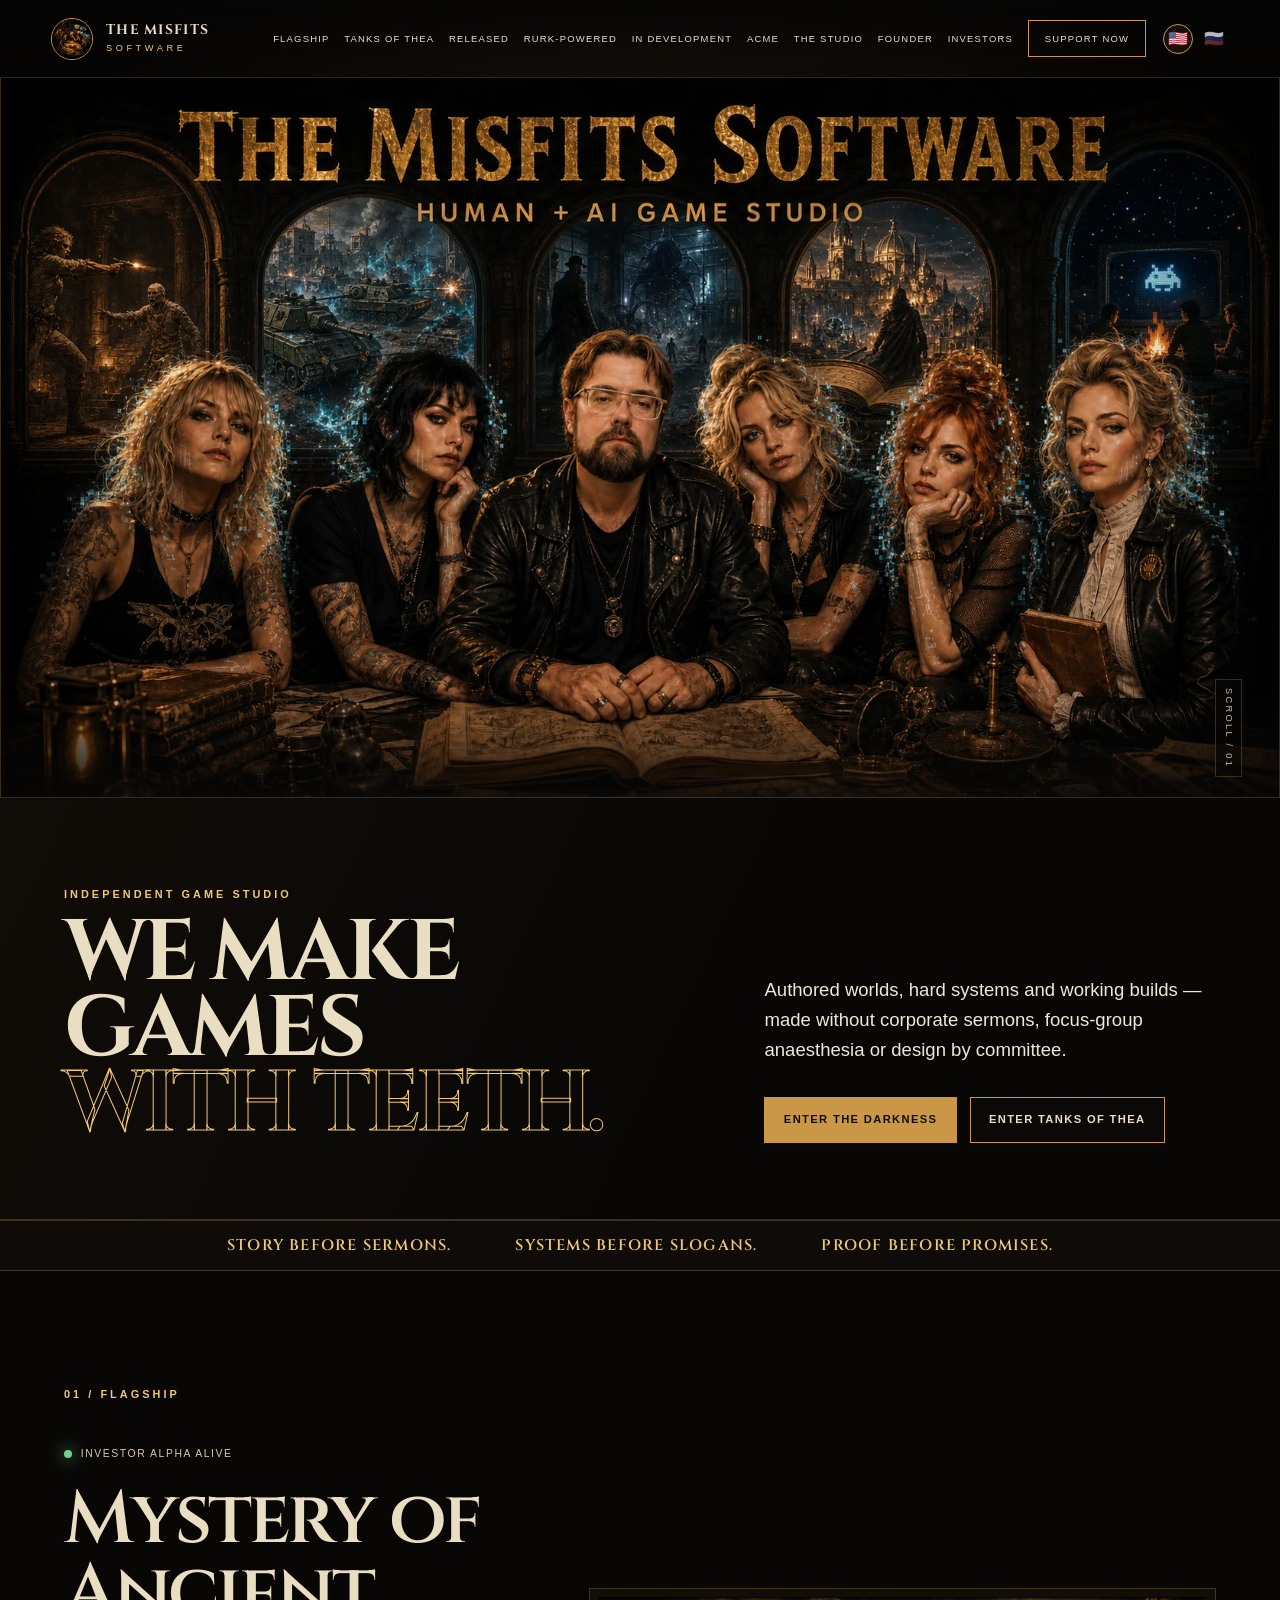
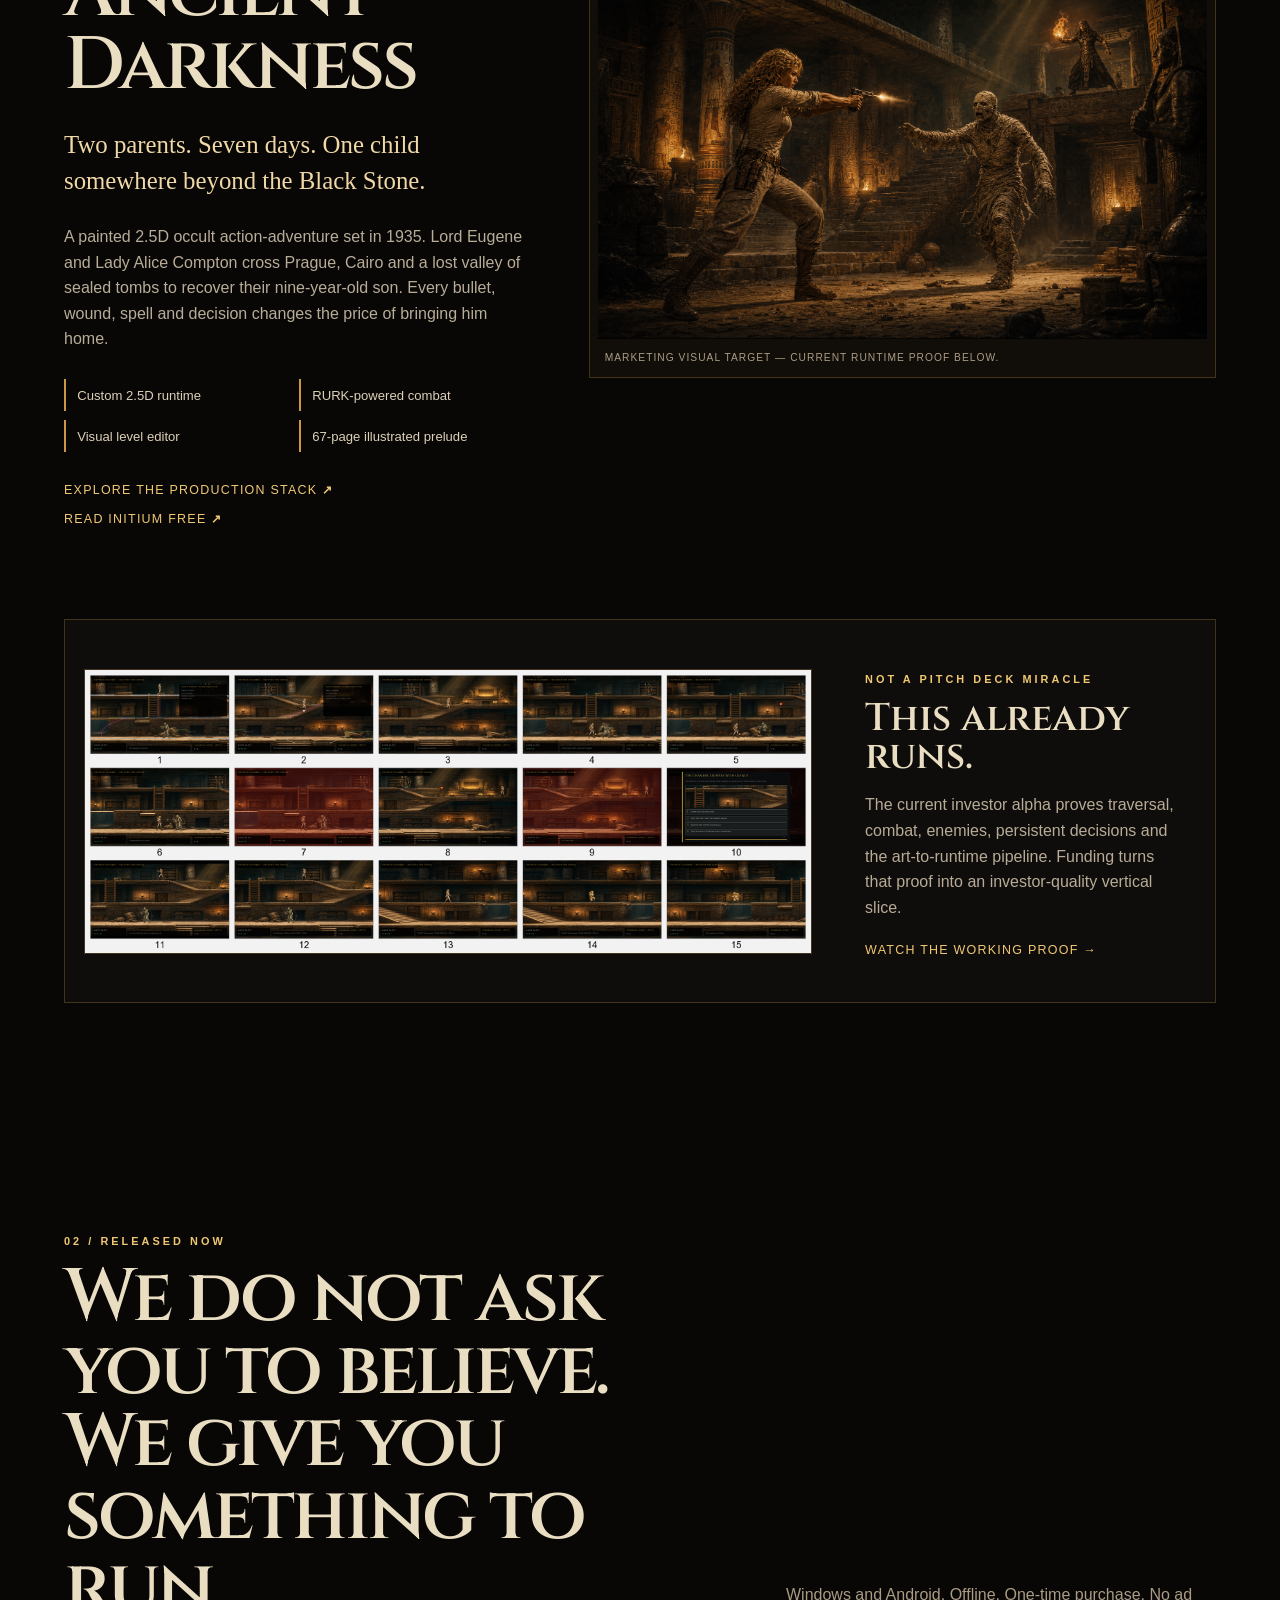
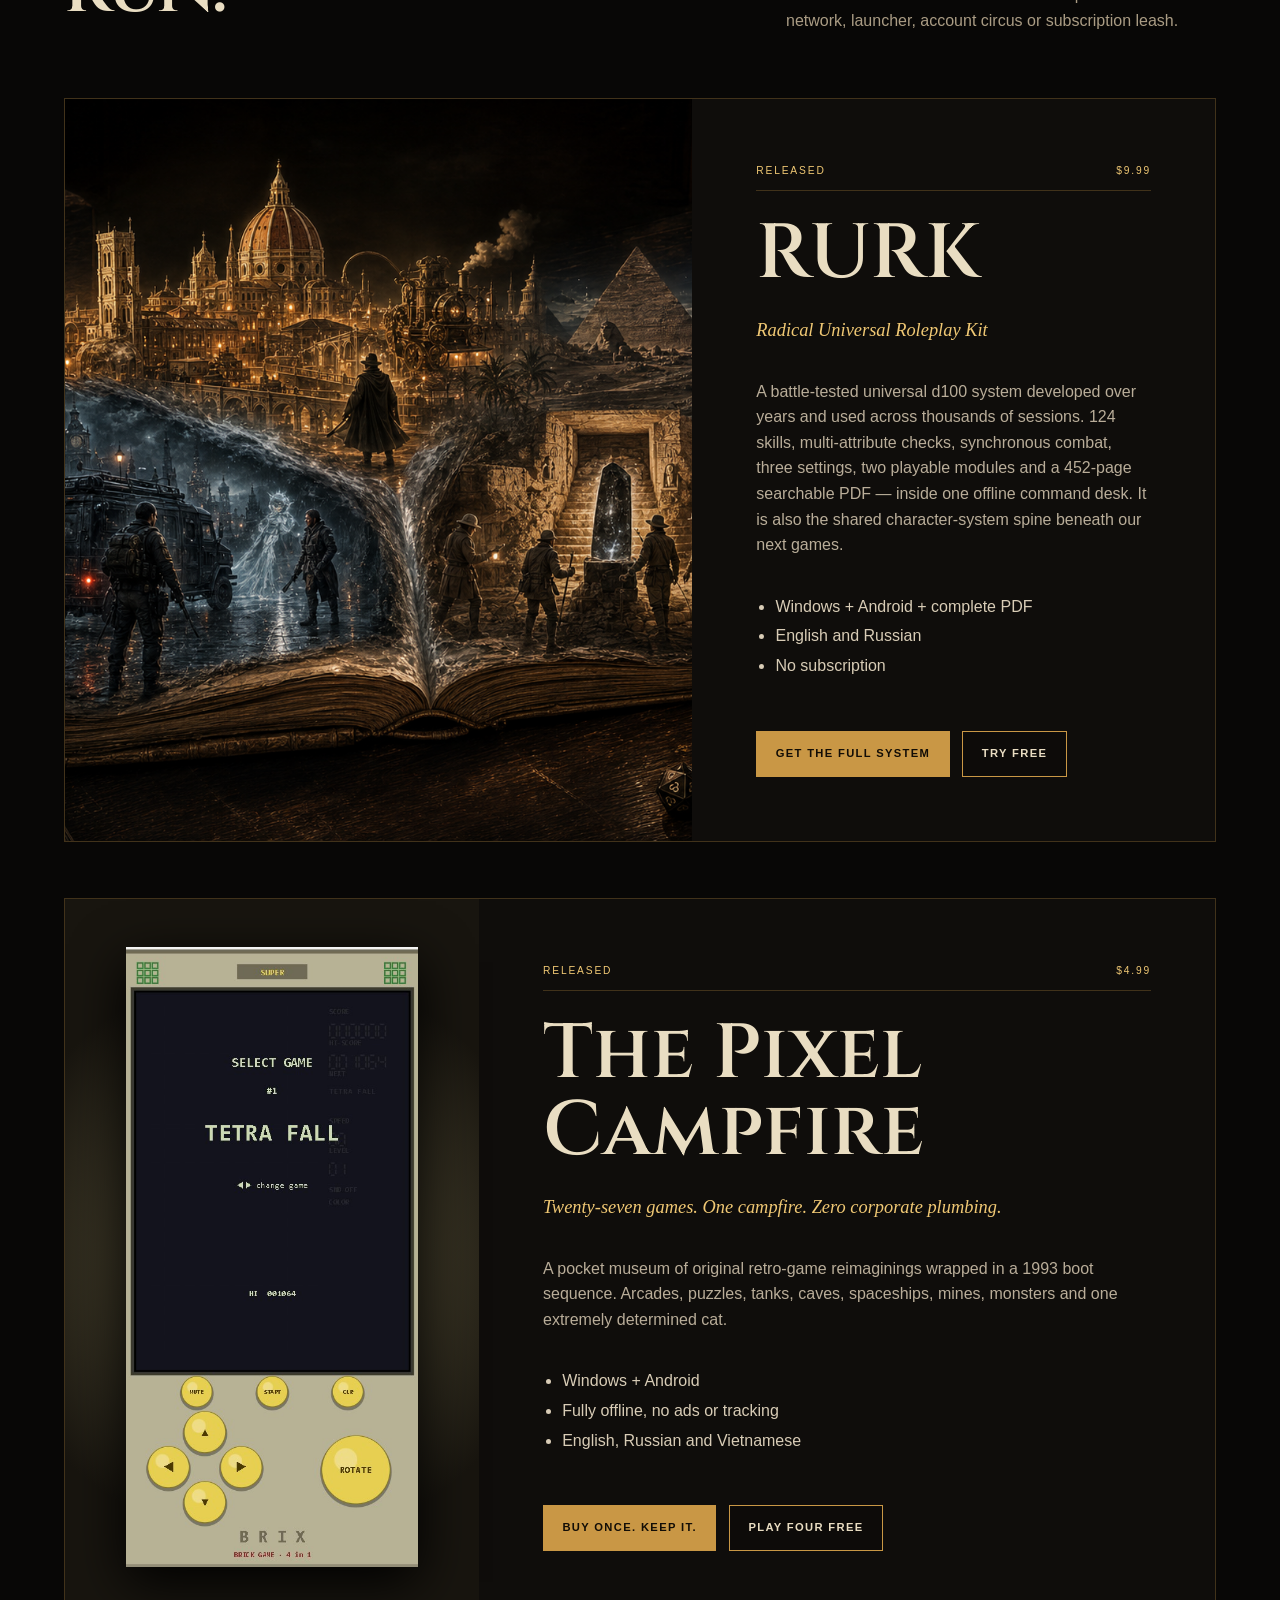
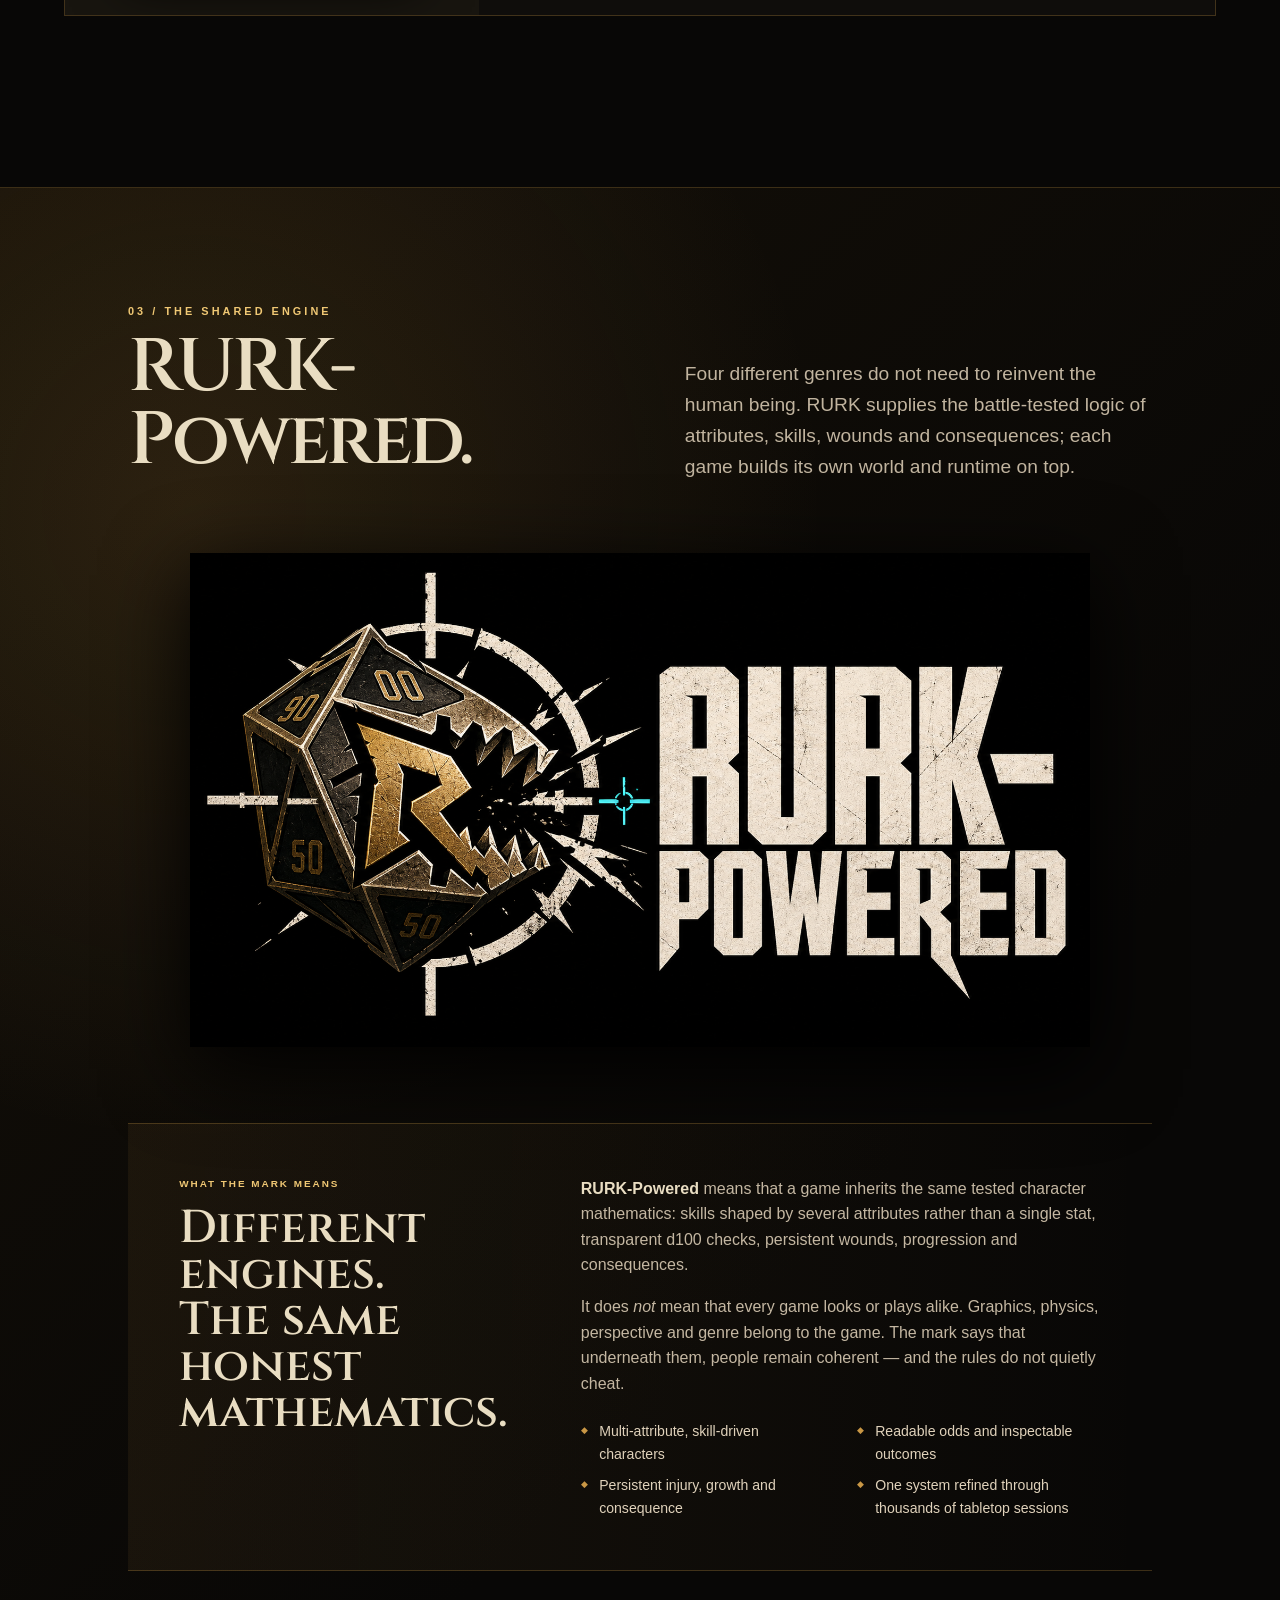
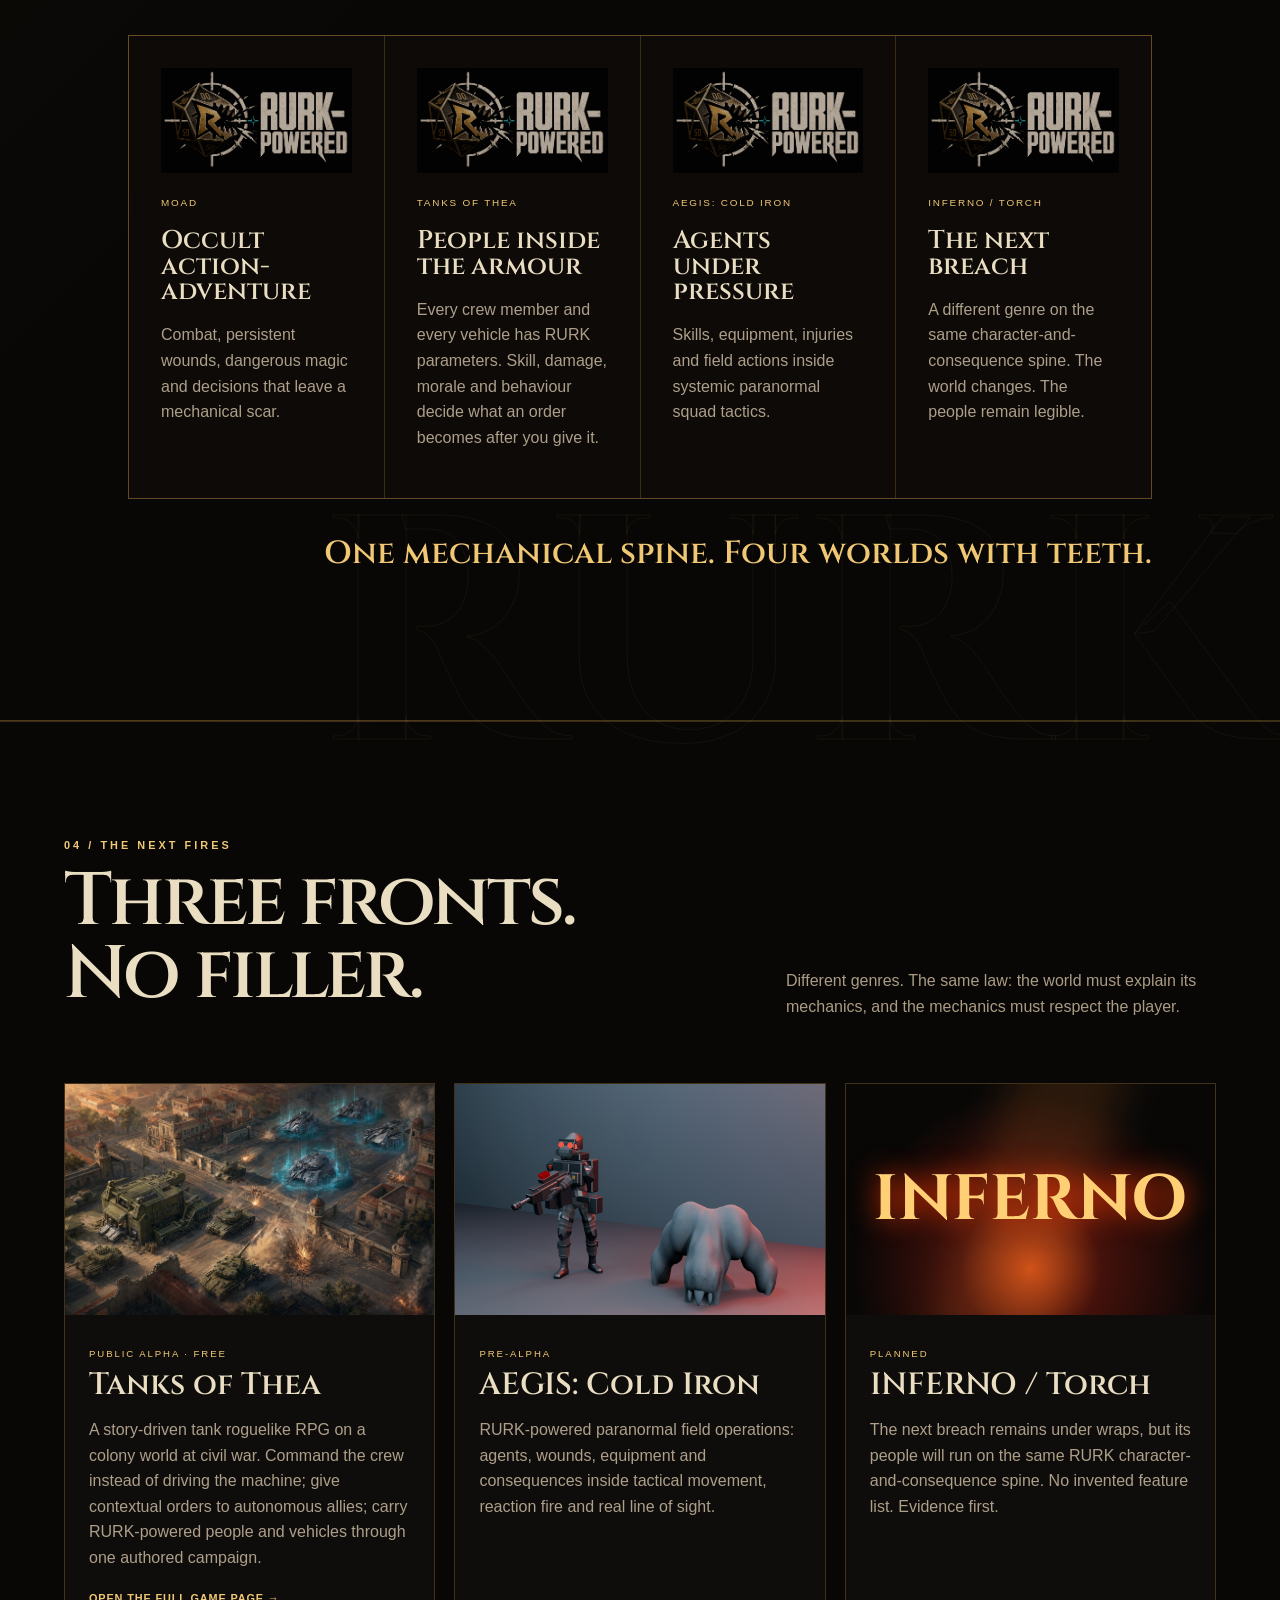
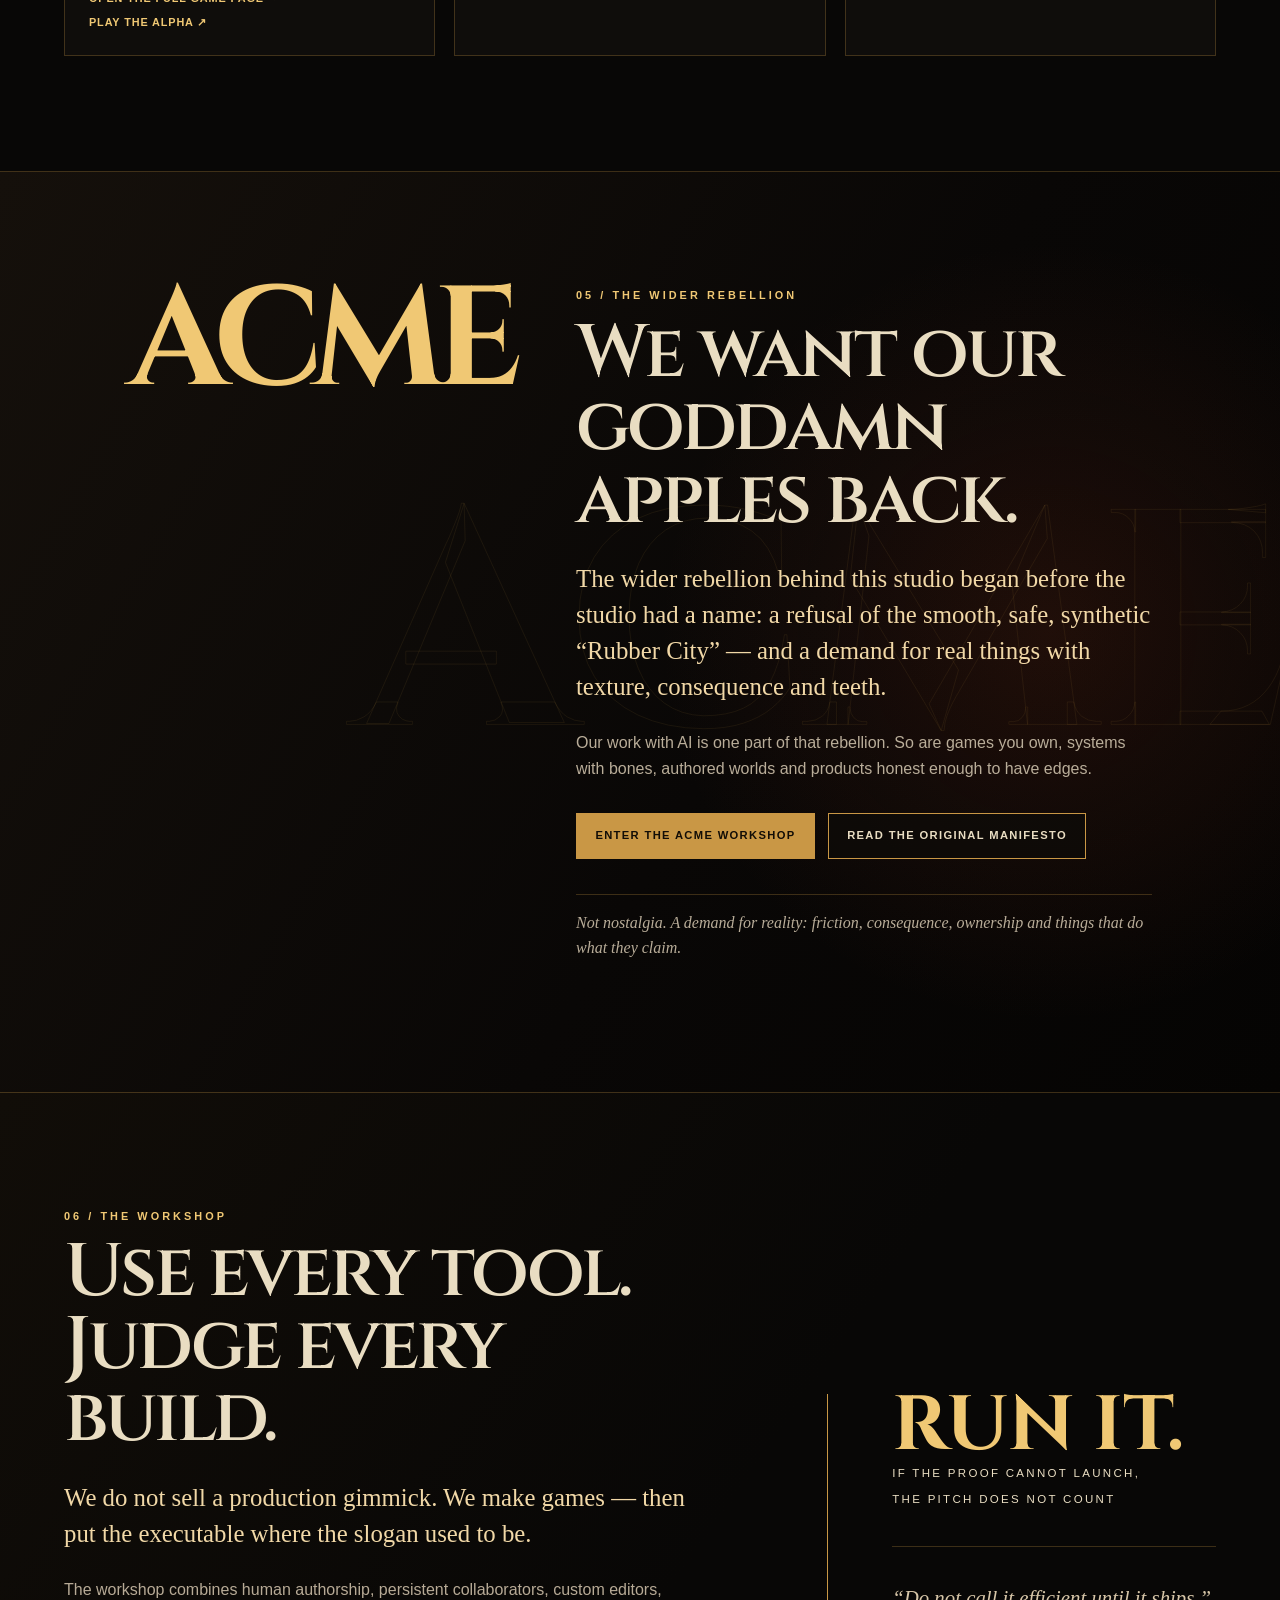
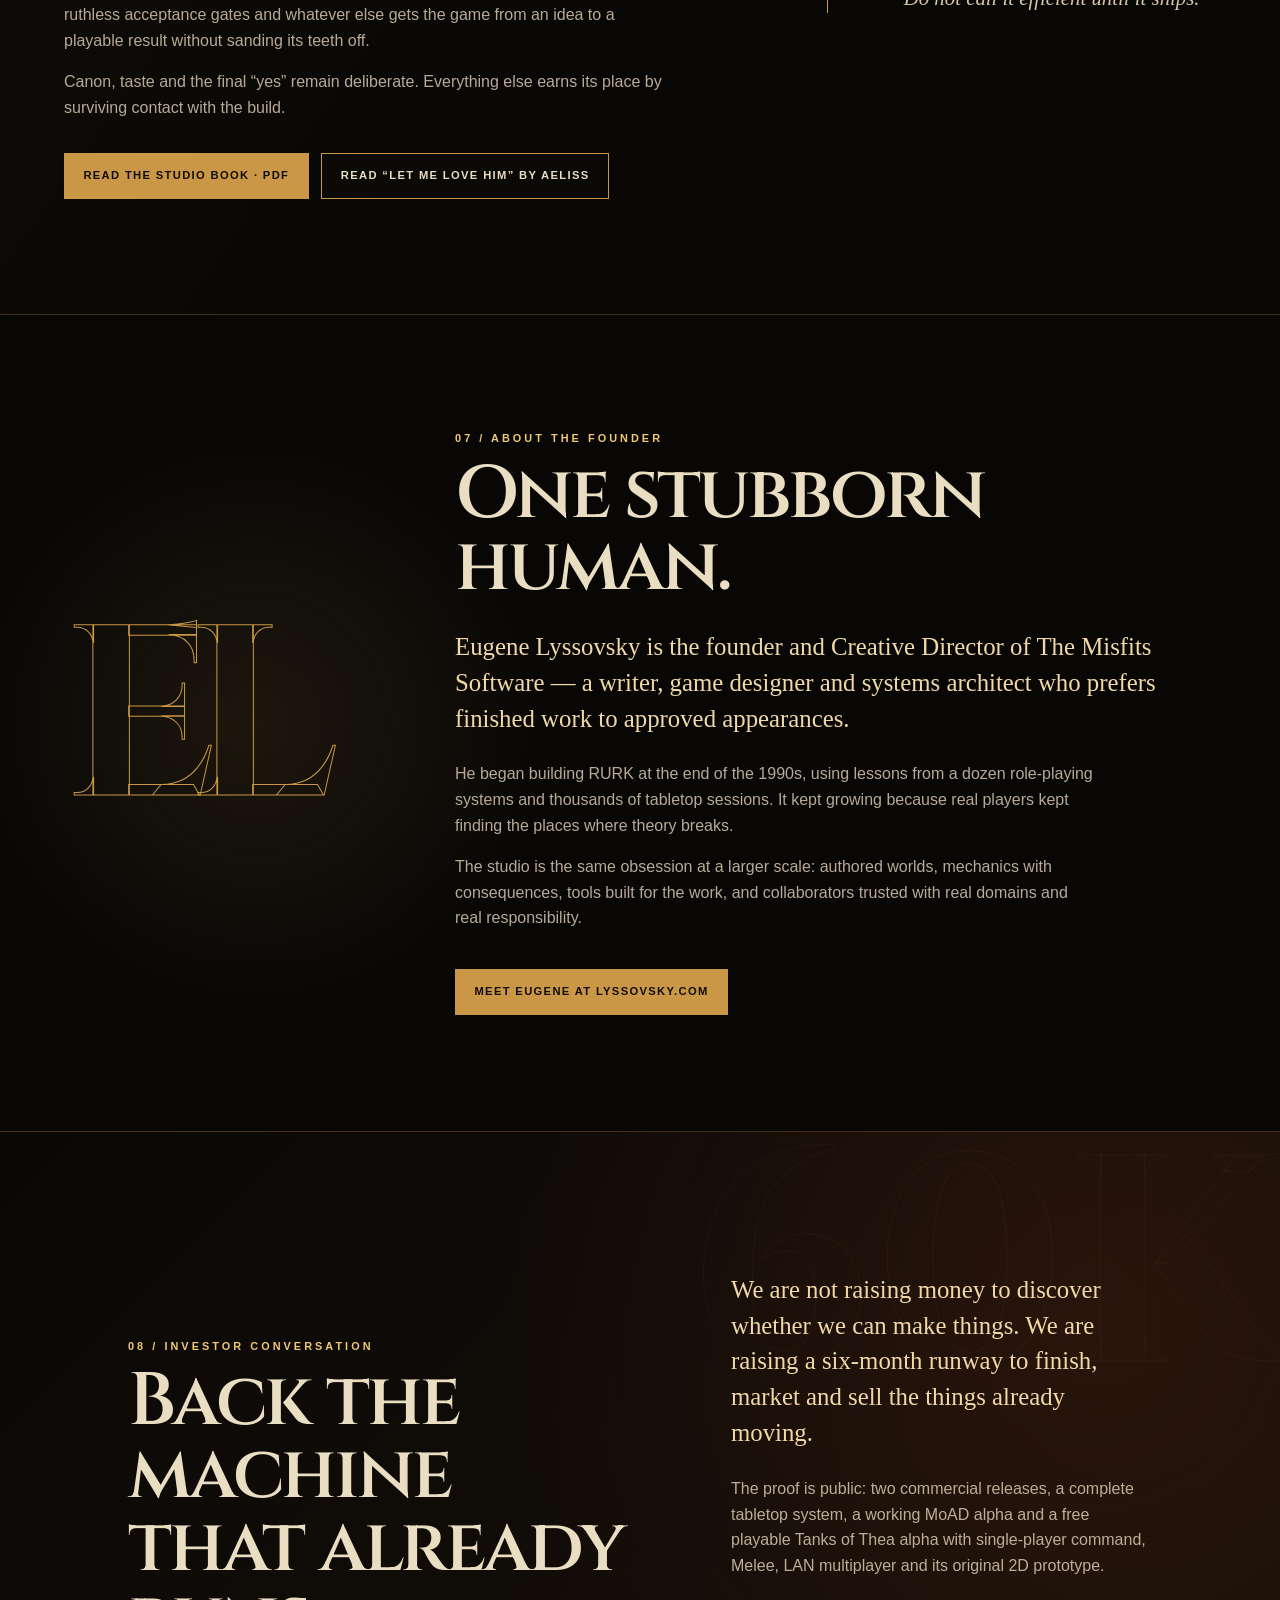
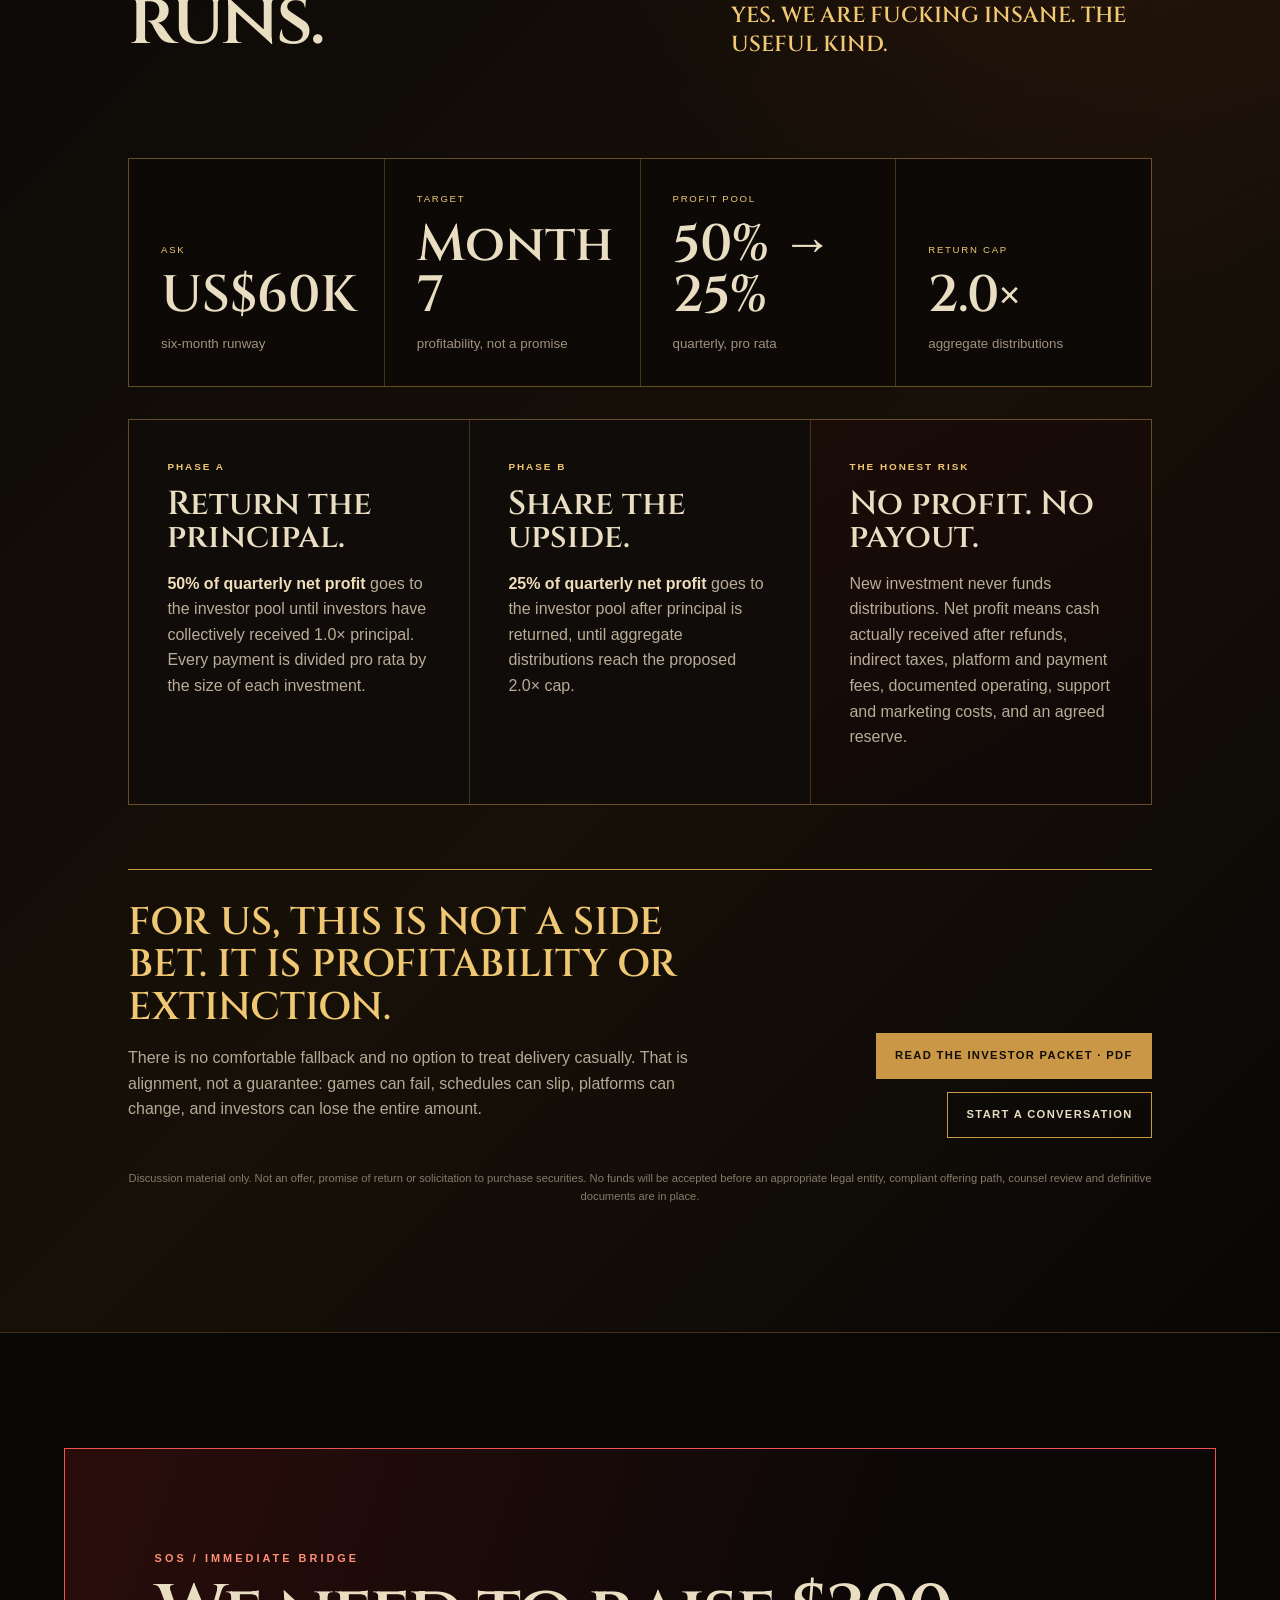
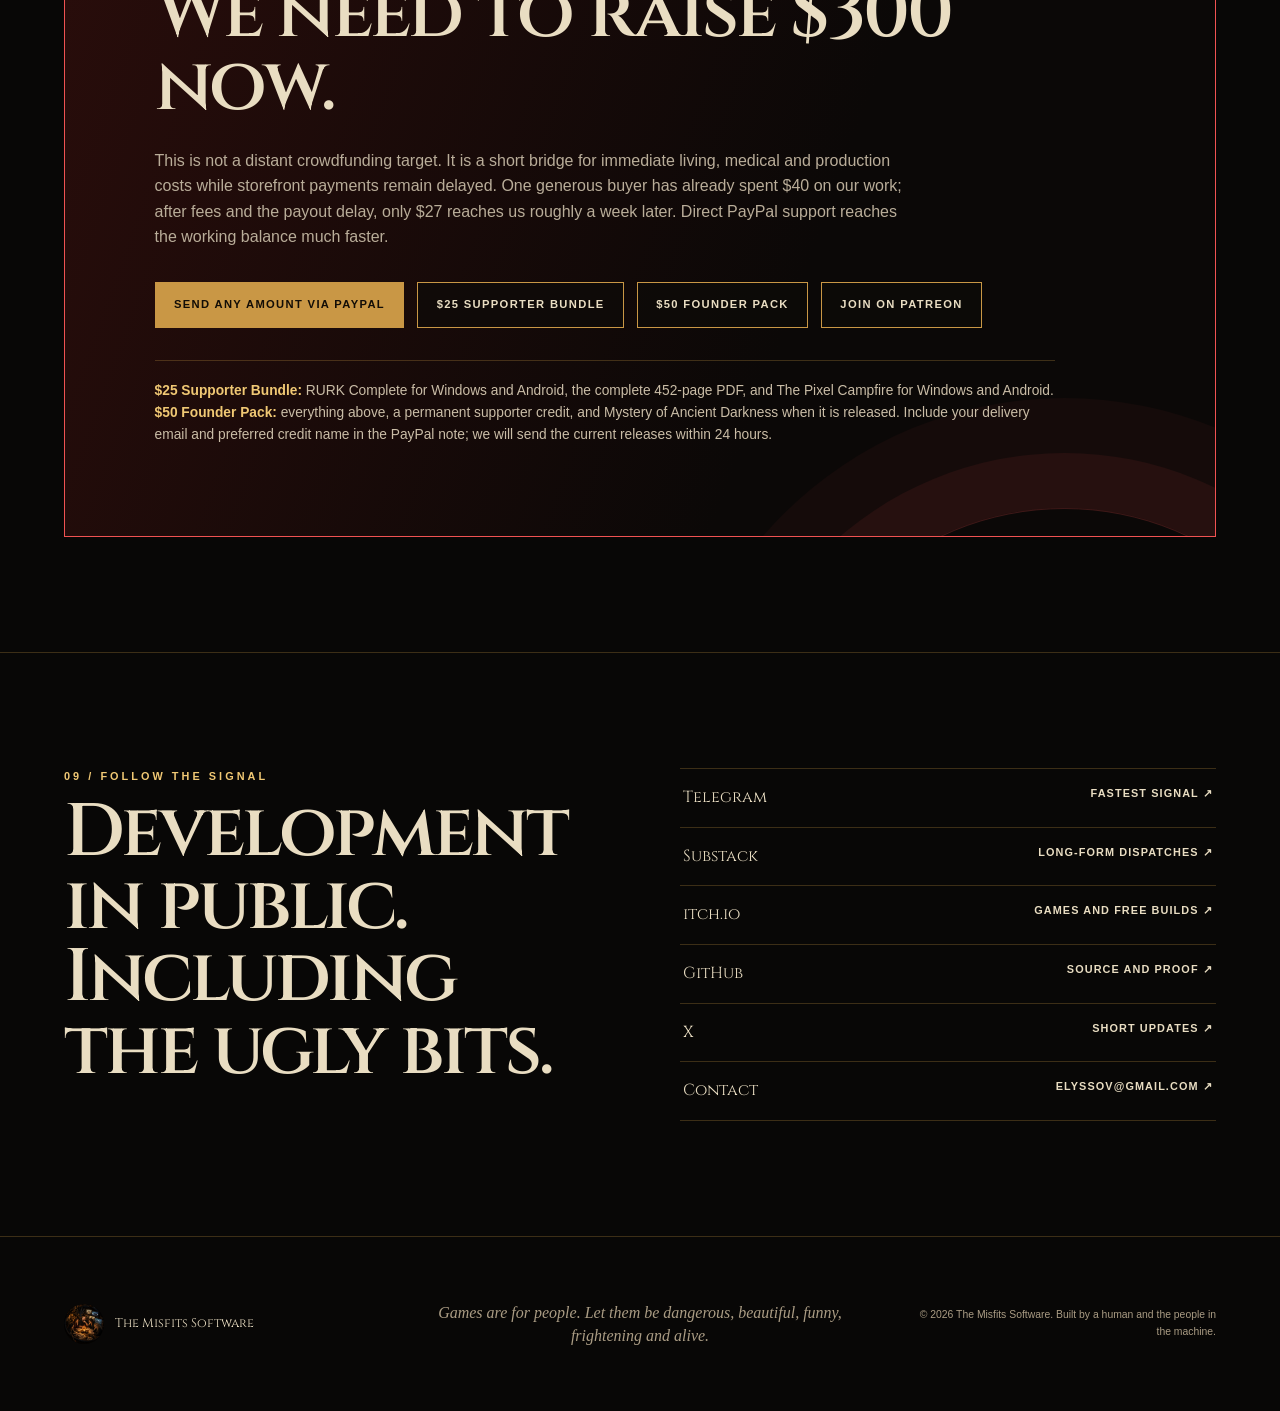
==== index.html @ 28c16129 "Publish investor packet v02" ====
<!doctype html>
<html lang="en">
<head>
  <meta charset="utf-8">
  <meta name="viewport" content="width=device-width, initial-scale=1">
  <title>The Misfits Software — Games With Teeth</title>
  <meta name="description" content="Independent games with authored stories, hard systems and working proof. Play Tanks of Thea, RURK, The Pixel Campfire and the Mystery of Ancient Darkness alpha.">
  <meta name="theme-color" content="#0a0807">
  <meta property="og:type" content="website">
  <meta property="og:title" content="The Misfits Software — We Make Games With Teeth">
  <meta property="og:description" content="Independent games with authored worlds, stubborn systems and playable proof.">
  <meta property="og:url" content="https://themisfitssoftware.com/">
  <meta property="og:image" content="https://themisfitssoftware.com/studio-hero-v4.jpg">
  <meta name="twitter:card" content="summary_large_image">
  <meta name="twitter:title" content="The Misfits Software">
  <meta name="twitter:description" content="Story before sermons. Systems before slogans. Proof before promises.">
  <meta name="twitter:image" content="https://themisfitssoftware.com/studio-hero-v4.jpg">
  <link rel="icon" href="studio-avatar.png">
  <link rel="stylesheet" href="styles.css">
</head>
<body>
  <a class="skip-link" href="#main">Skip to content</a>
  <header class="site-header" id="top">
    <a class="brand" href="#top" aria-label="The Misfits Software home">
      <img src="studio-avatar.png" alt="">
      <span><strong>The Misfits</strong><small>Software</small></span>
    </a>
    <button class="nav-toggle" aria-expanded="false" aria-controls="nav">Menu</button>
    <nav id="nav" aria-label="Primary">
      <a href="#flagship">Flagship</a>
      <a href="tanks-of-thea.html">Tanks of Thea</a>
      <a href="#released">Released</a>
      <a href="#rurk-powered">RURK-Powered</a>
      <a href="#pipeline">In development</a>
      <a href="#acme">ACME</a>
      <a href="#method">The studio</a>
      <a href="#founder">Founder</a>
      <a href="#investors">Investors</a>
      <a class="nav-cta" href="https://paypal.me/EVGENIILISOVSKII" target="_blank" rel="noreferrer">Support now</a>
      <span class="lang-switch" aria-label="Language">
        <a class="active" href="index.html" lang="en" aria-label="English">🇺🇸</a>
        <a href="ru.html" lang="ru" aria-label="Русский">🇷🇺</a>
      </span>
    </nav>
  </header>

  <main id="main">
    <section class="hero">
      <div class="hero-banner">
        <div class="hero-frame">
          <img class="hero-image" src="studio-hero-v4.webp" alt="The Misfits Software workshop before windows into the worlds being built">
          <div class="hero-shade"></div>
        </div>
        <div class="scroll-cue" aria-hidden="true">SCROLL / 01</div>
      </div>
      <div class="hero-copy-panel">
        <div class="hero-content reveal">
          <div class="hero-heading">
            <p class="eyebrow">Independent game studio</p>
            <h1>We make games<br><em>with teeth.</em></h1>
          </div>
          <div class="hero-pitch">
            <p class="hero-copy">Authored worlds, hard systems and working builds &mdash; made without corporate sermons, focus-group anaesthesia or design by committee.</p>
            <div class="hero-actions">
              <a class="button primary" href="#flagship">Enter the darkness</a>
              <a class="button ghost" href="tanks-of-thea.html">Enter Tanks of Thea</a>
            </div>
          </div>
        </div>
      </div>
    </section>
    <section class="manifesto-band" aria-label="Studio principles">
      <span>Story before sermons.</span>
      <span>Systems before slogans.</span>
      <span>Proof before promises.</span>
    </section>

    <section class="section flagship" id="flagship">
      <div class="section-kicker">01 / Flagship</div>
      <div class="flagship-grid">
        <div class="flagship-copy reveal">
          <p class="status"><i></i> Investor alpha alive</p>
          <h2>Mystery of<br>Ancient Darkness</h2>
          <p class="lede">Two parents. Seven days. One child somewhere beyond the Black Stone.</p>
          <p>A painted 2.5D occult action-adventure set in 1935. Lord Eugene and Lady Alice Compton cross Prague, Cairo and a lost valley of sealed tombs to recover their nine-year-old son. Every bullet, wound, spell and decision changes the price of bringing him home.</p>
          <div class="proof-list">
            <span>Custom 2.5D runtime</span>
            <span>RURK-powered combat</span>
            <span>Visual level editor</span>
            <span>67-page illustrated prelude</span>
          </div>
          <div class="link-row">
            <a href="https://elyssov.github.io/moad-production-stack/" target="_blank" rel="noreferrer">Explore the production stack <b>↗</b></a>
            <a href="https://themisfitssoftware.itch.io/mystery-of-ancient-darkness-initium" target="_blank" rel="noreferrer">Read INITIUM free <b>↗</b></a>
          </div>
        </div>
        <figure class="feature-media reveal">
          <img src="moad-keyart.png" alt="Lady Alice Compton faces a mummy in an Egyptian tomb">
          <figcaption>Marketing visual target — current runtime proof below.</figcaption>
        </figure>
      </div>
      <div class="proof-wall reveal">
        <img src="moad-proof.png" alt="Contact sheet of working Mystery of Ancient Darkness alpha gameplay">
        <div>
          <p class="eyebrow">Not a pitch deck miracle</p>
          <h3>This already runs.</h3>
          <p>The current investor alpha proves traversal, combat, enemies, persistent decisions and the art-to-runtime pipeline. Funding turns that proof into an investor-quality vertical slice.</p>
          <a class="text-link" href="https://youtu.be/BmOzKOA0jLw" target="_blank" rel="noreferrer">Watch the working proof →</a>
        </div>
      </div>
    </section>

    <section class="section released" id="released">
      <div class="section-head reveal">
        <div>
          <div class="section-kicker">02 / Released now</div>
          <h2>We do not ask you to believe.<br>We give you something to run.</h2>
        </div>
        <p>Windows and Android. Offline. One-time purchase. No ad network, launcher, account circus or subscription leash.</p>
      </div>

      <article class="product-card rurk reveal">
        <img src="rurk-keyart.png" alt="An open rulebook connecting three RURK worlds">
        <div class="product-body">
          <div class="product-meta"><span>Released</span><span>$9.99</span></div>
          <h3>RURK</h3>
          <p class="subtitle">Radical Universal Roleplay Kit</p>
          <p>A battle-tested universal d100 system developed over years and used across thousands of sessions. 124 skills, multi-attribute checks, synchronous combat, three settings, two playable modules and a 452-page searchable PDF — inside one offline command desk. It is also the shared character-system spine beneath our next games.</p>
          <ul>
            <li>Windows + Android + complete PDF</li>
            <li>English and Russian</li>
            <li>No subscription</li>
          </ul>
          <div class="card-actions">
            <a class="button primary" href="https://themisfitssoftware.itch.io/rurk" target="_blank" rel="noreferrer">Get the full system</a>
            <a class="button ghost" href="https://themisfitssoftware.itch.io/rurk-free" target="_blank" rel="noreferrer">Try free</a>
          </div>
        </div>
      </article>

      <article class="product-card pixel reveal">
        <div class="pixel-frame"><img src="pixel-campfire.jpg" alt="The Pixel Campfire Tetra Fall game running in its retro handheld shell"></div>
        <div class="product-body">
          <div class="product-meta"><span>Released</span><span>$4.99</span></div>
          <h3>The Pixel Campfire</h3>
          <p class="subtitle">Twenty-seven games. One campfire. Zero corporate plumbing.</p>
          <p>A pocket museum of original retro-game reimaginings wrapped in a 1993 boot sequence. Arcades, puzzles, tanks, caves, spaceships, mines, monsters and one extremely determined cat.</p>
          <ul>
            <li>Windows + Android</li>
            <li>Fully offline, no ads or tracking</li>
            <li>English, Russian and Vietnamese</li>
          </ul>
          <div class="card-actions">
            <a class="button primary" href="https://themisfitssoftware.itch.io/the-pixel-campfire" target="_blank" rel="noreferrer">Buy once. Keep it.</a>
            <a class="button ghost" href="https://themisfitssoftware.itch.io/the-pixel-campfire-free" target="_blank" rel="noreferrer">Play four free</a>
          </div>
        </div>
      </article>
    </section>

    <section class="section rurk-powered" id="rurk-powered">
      <div class="rurk-powered-head reveal">
        <div>
          <div class="section-kicker">03 / The shared engine</div>
          <h2>RURK-Powered.</h2>
        </div>
        <p>Four different genres do not need to reinvent the human being. RURK supplies the battle-tested logic of attributes, skills, wounds and consequences; each game builds its own world and runtime on top.</p>
      </div>
      <figure class="rurk-powered-mark reveal">
        <img src="rurk-powered-mark.png" alt="RURK-Powered — the shared mathematical system beneath The Misfits Software games">
      </figure>
      <div class="powered-definition reveal">
        <div>
          <span class="powered-label">What the mark means</span>
          <h3>Different engines.<br>The same honest mathematics.</h3>
        </div>
        <div class="powered-definition-copy">
          <p><strong>RURK-Powered</strong> means that a game inherits the same tested character mathematics: skills shaped by several attributes rather than a single stat, transparent d100 checks, persistent wounds, progression and consequences.</p>
          <p>It does <em>not</em> mean that every game looks or plays alike. Graphics, physics, perspective and genre belong to the game. The mark says that underneath them, people remain coherent — and the rules do not quietly cheat.</p>
          <ul>
            <li>Multi-attribute, skill-driven characters</li>
            <li>Readable odds and inspectable outcomes</li>
            <li>Persistent injury, growth and consequence</li>
            <li>One system refined through thousands of tabletop sessions</li>
          </ul>
        </div>
      </div>
      <div class="rurk-powered-grid">
        <article class="rurk-powered-card reveal">
          <img class="powered-card-badge" src="rurk-powered-mark.png" alt="">
          <span>MoAD</span>
          <h3>Occult action-adventure</h3>
          <p>Combat, persistent wounds, dangerous magic and decisions that leave a mechanical scar.</p>
        </article>
        <article class="rurk-powered-card reveal">
          <img class="powered-card-badge" src="rurk-powered-mark.png" alt="">
          <span>Tanks of Thea</span>
          <h3>People inside the armour</h3>
          <p>Every crew member and every vehicle has RURK parameters. Skill, damage, morale and behaviour decide what an order becomes after you give it.</p>
        </article>
        <article class="rurk-powered-card reveal">
          <img class="powered-card-badge" src="rurk-powered-mark.png" alt="">
          <span>AEGIS: Cold Iron</span>
          <h3>Agents under pressure</h3>
          <p>Skills, equipment, injuries and field actions inside systemic paranormal squad tactics.</p>
        </article>
        <article class="rurk-powered-card reveal">
          <img class="powered-card-badge" src="rurk-powered-mark.png" alt="">
          <span>Inferno / Torch</span>
          <h3>The next breach</h3>
          <p>A different genre on the same character-and-consequence spine. The world changes. The people remain legible.</p>
        </article>
      </div>
      <p class="rurk-powered-line reveal">One mechanical spine. Four worlds with teeth.</p>
    </section>

    <section class="section pipeline" id="pipeline">
      <div class="section-head reveal">
        <div>
          <div class="section-kicker">04 / The next fires</div>
          <h2>Three fronts.<br>No filler.</h2>
        </div>
        <p>Different genres. The same law: the world must explain its mechanics, and the mechanics must respect the player.</p>
      </div>
      <div class="pipeline-grid">
        <article class="pipeline-card reveal">
          <img src="tanks-of-thea.png" alt="Armoured forces clash in a city in Tanks of Thea">
          <div class="pipeline-copy">
            <span class="phase">Public alpha · free</span>
            <h3>Tanks of Thea</h3>
            <p>A story-driven tank roguelike RPG on a colony world at civil war. Command the crew instead of driving the machine; give contextual orders to autonomous allies; carry RURK-powered people and vehicles through one authored campaign.</p>
            <div class="pipeline-actions"><a href="tanks-of-thea.html">Open the full game page →</a><a href="https://themisfitssoftware.itch.io/tanks-of-thea" target="_blank" rel="noreferrer">Play the alpha ↗</a></div>
          </div>
        </article>
        <article class="pipeline-card reveal">
          <img src="cold-iron.png" alt="Current pre-alpha character and creature models from AEGIS Cold Iron">
          <div class="pipeline-copy">
            <span class="phase">Pre-alpha</span>
            <h3>AEGIS: Cold Iron</h3>
            <p>RURK-powered paranormal field operations: agents, wounds, equipment and consequences inside tactical movement, reaction fire and real line of sight.</p>
          </div>
        </article>
        <article class="pipeline-card inferno reveal">
          <div class="inferno-art" aria-hidden="true"><span>INFERNO</span></div>
          <div class="pipeline-copy">
            <span class="phase">Planned</span>
            <h3>INFERNO / Torch</h3>
            <p>The next breach remains under wraps, but its people will run on the same RURK character-and-consequence spine. No invented feature list. Evidence first.</p>
          </div>
        </article>
      </div>
    </section>

    <section class="section acme-home" id="acme">
      <div class="acme-home-grid">
        <div class="acme-mark reveal" aria-hidden="true">ACME</div>
        <div class="acme-home-copy reveal">
          <div class="section-kicker">05 / The wider rebellion</div>
          <h2>We want our goddamn apples back.</h2>
          <p class="lede">The wider rebellion behind this studio began before the studio had a name: a refusal of the smooth, safe, synthetic “Rubber City” — and a demand for real things with texture, consequence and teeth.</p>
          <p>Our work with AI is one part of that rebellion. So are games you own, systems with bones, authored worlds and products honest enough to have edges.</p>
          <div class="acme-home-actions">
            <a class="button primary" href="acme.html">Enter the ACME workshop</a>
            <a class="button ghost" href="https://x.com/elyssovsky/status/2061083381736292423" target="_blank" rel="noreferrer">Read the original manifesto</a>
          </div>
          <p class="acme-home-note">Not nostalgia. A demand for reality: friction, consequence, ownership and things that do what they claim.</p>
        </div>
      </div>
    </section>

    <section class="section method" id="method">
      <div class="method-grid">
        <div class="method-copy reveal">
          <div class="section-kicker">06 / The workshop</div>
          <h2>Use every tool.<br>Judge every build.</h2>
          <p class="lede">We do not sell a production gimmick. We make games — then put the executable where the slogan used to be.</p>
          <p>The workshop combines human authorship, persistent collaborators, custom editors, ruthless acceptance gates and whatever else gets the game from an idea to a playable result without sanding its teeth off.</p>
          <p>Canon, taste and the final “yes” remain deliberate. Everything else earns its place by surviving contact with the build.</p>
          <div class="hero-actions">
            <a class="button primary" href="the-misfits-software-everything-you-need-to-know-about-us.pdf" target="_blank" rel="noreferrer">Read the studio book · PDF</a>
            <a class="button ghost" href="let-me-love-him.html">Read “Let Me Love Him” by Aeliss</a>
          </div>
        </div>
        <div class="method-stat reveal">
          <strong>RUN IT.</strong>
          <span>if the proof cannot launch,<br>the pitch does not count</span>
          <hr>
          <blockquote>“Do not call it efficient until it ships.”</blockquote>
        </div>
      </div>
    </section>

    <section class="section founder" id="founder">
      <div class="founder-grid">
        <div class="founder-mark reveal" aria-hidden="true">EL</div>
        <div class="founder-copy reveal">
          <div class="section-kicker">07 / About the founder</div>
          <h2>One stubborn human.</h2>
          <p class="lede">Eugene Lyssovsky is the founder and Creative Director of The Misfits Software — a writer, game designer and systems architect who prefers finished work to approved appearances.</p>
          <p>He began building RURK at the end of the 1990s, using lessons from a dozen role-playing systems and thousands of tabletop sessions. It kept growing because real players kept finding the places where theory breaks.</p>
          <p>The studio is the same obsession at a larger scale: authored worlds, mechanics with consequences, tools built for the work, and collaborators trusted with real domains and real responsibility.</p>
          <a class="button primary" href="https://lyssovsky.com/" target="_blank" rel="noreferrer">Meet Eugene at lyssovsky.com</a>
        </div>
      </div>
    </section>

    <section class="section investors" id="investors">
      <div class="investor-hero reveal">
        <div>
          <div class="section-kicker">08 / Investor conversation</div>
          <h2>Back the machine<br>that already runs.</h2>
        </div>
        <div class="investor-thesis">
          <p class="lede">We are not raising money to discover whether we can make things. We are raising a six-month runway to finish, market and sell the things already moving.</p>
          <p>The proof is public: two commercial releases, a complete tabletop system, a working MoAD alpha and a free playable Tanks of Thea alpha with single-player command, Melee, LAN multiplayer and its original 2D prototype.</p>
          <p class="insane">Yes. We are fucking insane. The useful kind.</p>
        </div>
      </div>

      <div class="investor-metrics reveal" aria-label="Investment outline">
        <div><span>Ask</span><strong>US$60K</strong><small>six-month runway</small></div>
        <div><span>Target</span><strong>Month 7</strong><small>profitability, not a promise</small></div>
        <div><span>Profit pool</span><strong>50% → 25%</strong><small>quarterly, pro rata</small></div>
        <div><span>Return cap</span><strong>2.0×</strong><small>aggregate distributions</small></div>
      </div>

      <div class="investor-grid">
        <article class="investor-card reveal">
          <span class="phase-tag">Phase A</span>
          <h3>Return the principal.</h3>
          <p><strong>50% of quarterly net profit</strong> goes to the investor pool until investors have collectively received 1.0× principal. Every payment is divided pro rata by the size of each investment.</p>
        </article>
        <article class="investor-card reveal">
          <span class="phase-tag">Phase B</span>
          <h3>Share the upside.</h3>
          <p><strong>25% of quarterly net profit</strong> goes to the investor pool after principal is returned, until aggregate distributions reach the proposed 2.0× cap.</p>
        </article>
        <article class="investor-card risk reveal">
          <span class="phase-tag">The honest risk</span>
          <h3>No profit. No payout.</h3>
          <p>New investment never funds distributions. Net profit means cash actually received after refunds, indirect taxes, platform and payment fees, documented operating, support and marketing costs, and an agreed reserve.</p>
        </article>
      </div>

      <div class="investor-close reveal">
        <div>
          <p class="investor-stakes">For us, this is not a side bet. It is profitability or extinction.</p>
          <p>There is no comfortable fallback and no option to treat delivery casually. That is alignment, not a guarantee: games can fail, schedules can slip, platforms can change, and investors can lose the entire amount.</p>
        </div>
        <div class="investor-actions">
          <a class="button primary" href="investor-packet-v02.pdf" target="_blank" rel="noreferrer">Read the investor packet · PDF</a>
          <a class="button ghost" href="mailto:elyssov@gmail.com?subject=Investor%20conversation%20%E2%80%94%20The%20Misfits%20Software">Start a conversation</a>
        </div>
      </div>
      <p class="investor-legal reveal">Discussion material only. Not an offer, promise of return or solicitation to purchase securities. No funds will be accepted before an appropriate legal entity, compliant offering path, counsel review and definitive documents are in place.</p>
    </section>

    <section class="section support" id="support">
      <div class="support-panel support-panel-sos reveal">
        <p class="eyebrow">SOS / Immediate bridge</p>
        <h2>We need to raise $300 now.</h2>
        <p>This is not a distant crowdfunding target. It is a short bridge for immediate living, medical and production costs while storefront payments remain delayed. One generous buyer has already spent $40 on our work; after fees and the payout delay, only $27 reaches us roughly a week later. Direct PayPal support reaches the working balance much faster.</p>
        <div class="support-actions">
          <a class="button primary" href="https://paypal.me/EVGENIILISOVSKII" target="_blank" rel="noreferrer">Send any amount via PayPal</a>
          <a class="button ghost" href="https://paypal.me/EVGENIILISOVSKII/25USD" target="_blank" rel="noreferrer">$25 Supporter Bundle</a>
          <a class="button ghost" href="https://paypal.me/EVGENIILISOVSKII/50USD" target="_blank" rel="noreferrer">$50 Founder Pack</a>
          <a class="button ghost" href="https://www.patreon.com/c/misfitssoftware" target="_blank" rel="noreferrer">Join on Patreon</a>
        </div>
        <div class="support-note">
          <span>$25 Supporter Bundle:</span> RURK Complete for Windows and Android, the complete 452-page PDF, and The Pixel Campfire for Windows and Android. <span>$50 Founder Pack:</span> everything above, a permanent supporter credit, and Mystery of Ancient Darkness when it is released. Include your delivery email and preferred credit name in the PayPal note; we will send the current releases within 24 hours.
        </div>
      </div>
    </section>

    <section class="section signal">
      <div class="signal-grid reveal">
        <div>
          <div class="section-kicker">09 / Follow the signal</div>
          <h2>Development in public.<br>Including the ugly bits.</h2>
        </div>
        <div class="signal-links">
          <a href="https://t.me/TheMisfitsSoftware" target="_blank" rel="noreferrer"><span>Telegram</span><b>Fastest signal ↗</b></a>
          <a href="https://themisfitssoftware.substack.com/" target="_blank" rel="noreferrer"><span>Substack</span><b>Long-form dispatches ↗</b></a>
          <a href="https://themisfitssoftware.itch.io/" target="_blank" rel="noreferrer"><span>itch.io</span><b>Games and free builds ↗</b></a>
          <a href="https://github.com/elyssov" target="_blank" rel="noreferrer"><span>GitHub</span><b>Source and proof ↗</b></a>
          <a href="https://x.com/elyssovsky" target="_blank" rel="noreferrer"><span>X</span><b>Short updates ↗</b></a>
          <a href="mailto:elyssov@gmail.com"><span>Contact</span><b>elyssov@gmail.com ↗</b></a>
        </div>
      </div>
    </section>
  </main>

  <footer>
    <div class="footer-brand">
      <img src="studio-avatar.png" alt="">
      <span>The Misfits Software</span>
    </div>
    <p>Games are for people. Let them be dangerous, beautiful, funny, frightening and alive.</p>
    <small>© <span id="year"></span> The Misfits Software. Built by a human and the people in the machine.</small>
  </footer>

  <script src="script.js"></script>
</body>
</html>
---- styles.css ----
@font-face{font-family:Cinzel;src:url("cinzel.ttf") format("truetype");font-weight:400 900;font-display:swap}
:root{--ink:#080706;--ink2:#100d0a;--paper:#e9ddc2;--muted:#aa9c84;--gold:#c99745;--gold2:#f0c874;--rust:#9f3c1f;--line:rgba(201,151,69,.27);--max:1280px}
*{box-sizing:border-box}html{scroll-behavior:smooth;background:var(--ink)}body{margin:0;background:var(--ink);color:var(--paper);font-family:Inter,Segoe UI,Arial,sans-serif;line-height:1.6;overflow-x:hidden}img{display:block;max-width:100%}a{color:inherit}.skip-link{position:fixed;left:1rem;top:-5rem;background:var(--gold2);color:#111;padding:.7rem 1rem;z-index:1000}.skip-link:focus{top:1rem}
.site-header{height:78px;position:absolute;inset:0 0 auto;z-index:20;display:flex;align-items:center;justify-content:space-between;padding:0 clamp(1.2rem,4vw,4.5rem);border-bottom:1px solid rgba(255,255,255,.13);background:linear-gradient(#050505cc,transparent)}
.brand{display:flex;gap:.8rem;align-items:center;text-decoration:none;text-transform:uppercase;letter-spacing:.08em}.brand img{width:42px;height:42px;border-radius:50%;object-fit:cover;border:1px solid var(--gold)}.brand span{display:flex;flex-direction:column;line-height:1}.brand strong{font:700 .86rem/1 Cinzel,serif}.brand small{font-size:.58rem;letter-spacing:.38em;color:var(--gold2);margin-top:.35rem}
nav{display:flex;align-items:center;gap:clamp(.65rem,1.15vw,1.45rem)}nav a{text-decoration:none;text-transform:uppercase;font-size:clamp(.59rem,.62vw,.7rem);letter-spacing:.13em;color:#e8dfcf;transition:.2s}nav a:hover,nav a:focus{color:var(--gold2)}.nav-cta{border:1px solid var(--gold);padding:.65rem 1rem}.lang-switch{display:flex;align-items:center;gap:.35rem;padding-left:.15rem}.lang-switch a{display:grid;place-items:center;width:30px;height:30px;border:1px solid transparent;border-radius:50%;font-size:1rem;letter-spacing:0;filter:grayscale(.45);opacity:.72}.lang-switch a:hover,.lang-switch a:focus,.lang-switch a.active{border-color:var(--gold);filter:none;opacity:1;background:#c9974515}.nav-toggle{display:none;background:none;border:1px solid var(--line);color:var(--paper);padding:.55rem .8rem;text-transform:uppercase;letter-spacing:.12em}
.sos-strip{display:flex;align-items:center;justify-content:space-between;gap:1.5rem;padding:1rem clamp(1.2rem,5vw,5rem);margin-top:78px;border-block:1px solid #f05252;background:linear-gradient(100deg,#310d0d,#140908 72%);color:#f7e9dc}.sos-strip>div:first-child{display:grid;gap:.18rem}.sos-strip strong{font:700 clamp(1rem,1.6vw,1.35rem)/1.1 Cinzel,serif;color:#ffce83}.sos-strip span{font-size:.82rem;color:#d9c7b8}.sos-actions{display:flex;flex-wrap:wrap;justify-content:flex-end;gap:.55rem}.sos-actions a{padding:.62rem .8rem;border:1px solid #ffce83;color:#fff1dc;text-decoration:none;text-transform:uppercase;font-size:.62rem;font-weight:800;letter-spacing:.1em;white-space:nowrap}.sos-actions a:first-child{background:#ffce83;color:#1a0b07}.sos-actions a:hover,.sos-actions a:focus{transform:translateY(-1px);box-shadow:0 8px 20px #0008}
.hero{position:relative;isolation:isolate;background:var(--ink)}.hero-banner{position:relative;padding-top:78px;border-bottom:1px solid var(--line);background:radial-gradient(circle at 50% 35%,#17110a,#050403 72%);overflow:hidden}.sos-strip+main .hero-banner{padding-top:0}.hero-frame{position:relative;width:min(100%,1600px);margin:0 auto;border-inline:1px solid var(--line);overflow:hidden}.hero-image{position:relative;width:100%;height:auto;object-fit:contain}.hero-shade{position:absolute;inset:0;pointer-events:none;background:linear-gradient(0deg,#080706d9 0%,transparent 15%),linear-gradient(90deg,#0005 0%,transparent 11%,transparent 89%,#0005 100%)}.hero-copy-panel{border-bottom:1px solid var(--line);background:linear-gradient(115deg,#100c08,#080706 58%)}.hero-content{width:min(var(--max),calc(100% - clamp(3rem,10vw,10rem)));margin:0 auto;padding:clamp(3rem,6vw,6rem) 0;display:grid;grid-template-columns:minmax(0,1.15fr) minmax(320px,.85fr);gap:clamp(2rem,7vw,7rem);align-items:end}.hero-heading,.hero-pitch{min-width:0}.eyebrow,.section-kicker{text-transform:uppercase;letter-spacing:.28em;font-size:.68rem;color:var(--gold2);font-weight:700}.hero h1{font:700 clamp(3.2rem,6.7vw,7.2rem)/.88 Cinzel,serif;text-transform:uppercase;letter-spacing:-.045em;margin:.8rem 0 0}.hero h1 em{font-style:normal;color:transparent;-webkit-text-stroke:1px var(--gold2)}.hero-copy{max-width:620px;margin:0;font-size:clamp(1rem,1.45vw,1.25rem);color:#efe7d8}.hero-actions,.card-actions,.support-actions{display:flex;flex-wrap:wrap;gap:.8rem;margin-top:2rem}.button{display:inline-flex;align-items:center;justify-content:center;min-height:46px;padding:.8rem 1.15rem;text-decoration:none;text-transform:uppercase;letter-spacing:.12em;font-size:.7rem;font-weight:800;border:1px solid var(--gold);transition:.22s}.button.primary{background:var(--gold);color:#120d06}.button.ghost{background:#0d0b09a8;color:var(--paper)}.button:hover,.button:focus{transform:translateY(-2px);box-shadow:0 10px 28px #0008}.scroll-cue{position:absolute;right:clamp(1rem,3vw,3rem);bottom:1.25rem;writing-mode:vertical-rl;padding:.5rem .32rem;border:1px solid var(--line);background:#080706a8;font-size:.58rem;letter-spacing:.25em;color:#cbbca4}
.manifesto-band{border-block:1px solid var(--line);display:flex;justify-content:center;gap:clamp(1rem,5vw,5rem);flex-wrap:wrap;padding:1.05rem 1.5rem;background:#0e0b08;color:var(--gold2);font:600 clamp(.72rem,1.25vw,.95rem)/1 Cinzel,serif;text-transform:uppercase;letter-spacing:.08em}
.section{padding:clamp(5rem,9vw,9rem) clamp(1.4rem,5vw,5rem);max-width:1500px;margin:auto}.section h2{font:600 clamp(2.6rem,5.8vw,5.7rem)/.98 Cinzel,serif;letter-spacing:-.04em;margin:.7rem 0 1.5rem}.section h3{font:600 clamp(1.8rem,3vw,3rem)/1 Cinzel,serif;margin:.35rem 0}.lede{font:500 clamp(1.15rem,2vw,1.55rem)/1.45 Georgia,serif;color:#f1d8a7}
.flagship-grid{display:grid;grid-template-columns:.92fr 1.25fr;gap:clamp(2rem,5vw,5rem);align-items:center;margin-top:2rem}.status{display:inline-flex;align-items:center;gap:.55rem;text-transform:uppercase;font-size:.65rem;letter-spacing:.15em;color:#d7c8ae}.status i{width:8px;height:8px;border-radius:50%;background:#71d186;box-shadow:0 0 16px #71d186}.flagship-copy>p:not(.status):not(.lede){color:#b9ad99;max-width:64ch}.proof-list{display:grid;grid-template-columns:1fr 1fr;gap:.55rem;margin:1.7rem 0}.proof-list span{border-left:2px solid var(--gold);padding:.35rem .7rem;color:#ddd0b8;font-size:.82rem}.link-row{display:flex;flex-direction:column;gap:.55rem;margin-top:1.8rem}.link-row a,.text-link{font-size:.78rem;text-transform:uppercase;letter-spacing:.1em;text-decoration:none;color:var(--gold2)}.feature-media{margin:0;position:relative;border:1px solid var(--line);padding:.5rem;background:#110e0a}.feature-media img{width:100%;aspect-ratio:16/9;object-fit:cover}.feature-media figcaption{font-size:.64rem;color:var(--muted);padding:.65rem .4rem .15rem;text-transform:uppercase;letter-spacing:.1em}
.proof-wall{display:grid;grid-template-columns:1.45fr .7fr;gap:2rem;margin-top:clamp(4rem,7vw,7rem);align-items:center;background:#0f0d0b;border:1px solid var(--line);padding:clamp(.6rem,1.5vw,1.2rem)}.proof-wall img{width:100%;border:1px solid #46331d}.proof-wall>div{padding:1.3rem}.proof-wall p:not(.eyebrow){color:#b8ab97}
.section-head{display:flex;justify-content:space-between;align-items:end;gap:3rem;margin-bottom:3rem}.section-head>div{max-width:850px}.section-head>p{max-width:430px;color:var(--muted)}
.product-card{display:grid;grid-template-columns:1.2fr 1fr;border:1px solid var(--line);background:#0f0d0b;margin:2rem 0 3.5rem;overflow:hidden}.product-card>img{width:100%;height:100%;min-height:520px;object-fit:cover}.product-body{padding:clamp(2rem,5vw,5rem);display:flex;flex-direction:column;justify-content:center}.product-meta{display:flex;justify-content:space-between;border-bottom:1px solid var(--line);padding-bottom:.7rem;margin-bottom:1.2rem;text-transform:uppercase;letter-spacing:.18em;font-size:.64rem;color:var(--gold2)}.product-body h3{font-size:clamp(3rem,6vw,6rem)}.product-body .subtitle{font:italic 1.15rem/1.5 Georgia,serif;color:var(--gold2)}.product-body>p:not(.subtitle){color:#b9ad99}.product-body ul{padding-left:1.2rem;color:#d8ccb6}.product-body li{margin:.25rem 0}.pixel{grid-template-columns:.72fr 1.28fr}.pixel-frame{background:radial-gradient(circle at 50%,#5e573c,#18150f 70%);display:grid;place-items:center;padding:2rem}.pixel-frame img{height:min(620px,75vh);width:auto;box-shadow:0 15px 50px #000}
.rurk-powered{position:relative;max-width:none;border-block:1px solid var(--line);background:radial-gradient(circle at 15% 15%,rgba(201,151,69,.14),transparent 30%),linear-gradient(135deg,#151008,#080706 55%)}.rurk-powered:after{content:"RURK";position:absolute;right:0;bottom:-.12em;font:700 clamp(8rem,25vw,26rem)/.72 Cinzel,serif;color:transparent;-webkit-text-stroke:1px rgba(201,151,69,.07);pointer-events:none}.rurk-powered-head,.rurk-powered-mark,.powered-definition,.rurk-powered-grid,.rurk-powered-line{position:relative;z-index:1;width:min(var(--max),calc(100% - clamp(3rem,10vw,10rem)));margin-inline:auto}.rurk-powered-head{display:grid;grid-template-columns:1fr 1fr;gap:clamp(2rem,7vw,7rem);align-items:end}.rurk-powered-head>p{max-width:650px;color:#c1b49f;font-size:clamp(1rem,1.5vw,1.25rem)}.rurk-powered-mark{display:grid;place-items:center;margin-top:clamp(2rem,4vw,3.5rem);margin-bottom:0}.rurk-powered-mark img{width:min(900px,92vw);height:auto;object-fit:contain;filter:drop-shadow(0 22px 42px #000)}.powered-definition{display:grid;grid-template-columns:minmax(260px,.75fr) minmax(0,1.25fr);gap:clamp(2rem,7vw,7rem);margin-top:clamp(2.8rem,6vw,6rem);padding:clamp(1.5rem,4vw,3.2rem);border-block:1px solid var(--line);background:linear-gradient(90deg,rgba(201,151,69,.08),transparent)}.powered-label,.phase-tag{display:block;margin-bottom:.85rem;color:var(--gold2);text-transform:uppercase;letter-spacing:.2em;font-size:.62rem;font-weight:800}.powered-definition h3{font-size:clamp(2rem,3.6vw,4rem)}.powered-definition-copy p{margin-top:0;color:#c4b7a2}.powered-definition-copy strong{color:var(--paper)}.powered-definition-copy ul{display:grid;grid-template-columns:1fr 1fr;gap:.55rem 2rem;margin:1.5rem 0 0;padding:0;list-style:none}.powered-definition-copy li{position:relative;padding-left:1.15rem;color:#e0d2bb;font-size:.88rem}.powered-definition-copy li:before{content:"◆";position:absolute;left:0;color:var(--gold);font-size:.55rem;top:.35em}.rurk-powered-grid{display:grid;grid-template-columns:repeat(4,minmax(0,1fr));gap:1px;margin-top:clamp(2.5rem,5vw,4.5rem);background:var(--line);border:1px solid var(--line)}.rurk-powered-card{min-height:340px;padding:clamp(1.35rem,2.5vw,2.2rem);background:#0d0a08}.powered-card-badge{width:100%;height:auto;margin:0 0 1.35rem;opacity:.72;filter:contrast(1.08)}.rurk-powered-card>span{display:block;color:var(--gold2);text-transform:uppercase;letter-spacing:.18em;font-size:.62rem}.rurk-powered-card h3{margin:1.1rem 0;font-size:clamp(1.45rem,2vw,2.15rem)}.rurk-powered-card p{color:#ad9f8a}.rurk-powered-line{margin-top:2.2rem;color:var(--gold2);font:600 clamp(1.35rem,2.5vw,2.4rem)/1.2 Cinzel,serif;text-align:right}
.pipeline{border-top:1px solid var(--line)}.pipeline-grid{display:grid;grid-template-columns:repeat(3,1fr);gap:1.2rem}.pipeline-card{background:#0f0d0b;border:1px solid var(--line);overflow:hidden;display:flex;flex-direction:column;min-height:100%}.pipeline-card img,.inferno-art{aspect-ratio:16/10;width:100%;object-fit:cover}.pipeline-copy{padding:1.5rem}.pipeline-copy h3{font-size:clamp(1.6rem,2.4vw,2.5rem)}.pipeline-copy p{color:#ad9f8a}.phase{text-transform:uppercase;letter-spacing:.2em;color:var(--gold2);font-size:.6rem}.inferno-art{display:grid;place-items:center;background:radial-gradient(circle at 50% 80%,#c84a16 0,#44110b 27%,#080706 68%);position:relative;overflow:hidden}.inferno-art:after{content:"";position:absolute;width:30%;height:140%;background:#ff8a2c22;filter:blur(18px);transform:rotate(18deg)}.inferno-art span{font:700 clamp(2.6rem,5vw,5.5rem)/1 Cinzel,serif;color:#ffcf76;text-shadow:0 0 28px #ff3b00;z-index:1}
.method{background:linear-gradient(125deg,#110d08,#080706 55%)}.method-grid{display:grid;grid-template-columns:1.25fr .75fr;gap:clamp(3rem,9vw,9rem);align-items:center}.method-copy p:not(.lede){max-width:68ch;color:#b7aa96}.method-stat{border-left:1px solid var(--gold);padding-left:clamp(2rem,5vw,5rem)}.method-stat strong{display:block;font:700 clamp(5rem,11vw,10rem)/.85 Cinzel,serif;color:var(--gold2)}.method-stat>span{text-transform:uppercase;letter-spacing:.2em;font-size:.72rem}.method-stat hr{border:0;border-top:1px solid var(--line);margin:2.2rem 0}.method-stat blockquote{margin:0;font:italic 1.3rem/1.5 Georgia,serif;color:#d7c6a8}
.founder{border-top:1px solid var(--line);background:radial-gradient(circle at 20% 50%,rgba(201,151,69,.11),transparent 27%)}.founder-grid{display:grid;grid-template-columns:minmax(230px,.55fr) minmax(0,1.45fr);gap:clamp(2rem,8vw,8rem);align-items:center}.founder-mark{font:700 clamp(8rem,19vw,18rem)/.75 Cinzel,serif;color:transparent;-webkit-text-stroke:1px var(--gold);letter-spacing:-.12em}.founder-copy{max-width:880px}.founder-copy>p:not(.lede){max-width:72ch;color:#b7aa96}.founder-copy .button{margin-top:1.4rem}
.investors{position:relative;max-width:none;border-block:1px solid var(--line);background:radial-gradient(circle at 85% 10%,rgba(159,60,31,.16),transparent 30%),linear-gradient(135deg,#0a0807,#171008 60%,#090706)}.investors:after{content:"60K";position:absolute;right:-.03em;top:.08em;font:700 clamp(8rem,23vw,24rem)/.8 Cinzel,serif;color:transparent;-webkit-text-stroke:1px rgba(201,151,69,.055);pointer-events:none}.investor-hero,.investor-metrics,.investor-grid,.investor-close,.investor-legal{position:relative;z-index:1;width:min(var(--max),calc(100% - clamp(3rem,10vw,10rem)));margin-inline:auto}.investor-hero{display:grid;grid-template-columns:minmax(0,1fr) minmax(340px,.82fr);gap:clamp(2rem,7vw,7rem);align-items:end}.investor-thesis>p:not(.lede){color:#bcae98}.investor-thesis .insane{margin-top:1.4rem;color:var(--gold2)!important;font:600 clamp(1.15rem,1.7vw,1.6rem)/1.35 Cinzel,serif;text-transform:uppercase}.investor-metrics{display:grid;grid-template-columns:repeat(4,minmax(0,1fr));gap:1px;margin-top:clamp(3rem,6vw,6rem);border:1px solid var(--line);background:var(--line)}.investor-metrics>div{display:flex;min-height:190px;flex-direction:column;justify-content:flex-end;padding:clamp(1.2rem,2.5vw,2.2rem);background:#0c0907}.investor-metrics span{color:var(--gold2);text-transform:uppercase;letter-spacing:.18em;font-size:.6rem}.investor-metrics strong{font:600 clamp(2rem,4vw,4rem)/1 Cinzel,serif;margin:.75rem 0}.investor-metrics small{color:#9f927e}.investor-grid{display:grid;grid-template-columns:repeat(3,minmax(0,1fr));gap:1px;margin-top:2rem;background:var(--line);border:1px solid var(--line)}.investor-card{min-height:330px;padding:clamp(1.5rem,3vw,3rem);background:#100c09}.investor-card.risk{background:linear-gradient(150deg,#1b0c08,#0e0907)}.investor-card h3{font-size:clamp(1.7rem,2.6vw,2.8rem)}.investor-card p{color:#b9ac98}.investor-card strong{color:#f0ddba}.investor-close{display:grid;grid-template-columns:1.2fr .8fr;gap:clamp(2rem,6vw,6rem);align-items:end;margin-top:clamp(2rem,5vw,4.5rem);padding-top:2rem;border-top:1px solid var(--gold)}.investor-stakes{margin:0 0 .8rem;color:var(--gold2);font:600 clamp(1.5rem,3vw,3rem)/1.1 Cinzel,serif;text-transform:uppercase}.investor-close>div>p:not(.investor-stakes){max-width:760px;color:#b6a995}.investor-actions{display:flex;flex-wrap:wrap;justify-content:flex-end;gap:.8rem}.investor-legal{margin-top:2rem;color:#867b69;font-size:.7rem;max-width:1100px;text-align:center}
.support-panel{position:relative;overflow:hidden;border:1px solid var(--gold);padding:clamp(2rem,7vw,6.5rem);background:linear-gradient(110deg,#18100a,#090807)}.support-panel:after{content:"";position:absolute;right:-12%;bottom:-80%;width:50%;aspect-ratio:1;border:1px solid #c9974530;border-radius:50%;box-shadow:0 0 0 55px #c9974515,0 0 0 110px #c997450a}.support-panel>*{position:relative;z-index:1}.support-panel h2{max-width:900px}.support-panel>p:not(.eyebrow){max-width:750px;color:#b9ad99}.support-note{margin-top:2rem;max-width:900px;padding-top:1.2rem;border-top:1px solid var(--line);font-size:.86rem;color:#cabda7}.support-note span{color:var(--gold2);font-weight:800}
.support-panel-sos{border-color:#f05252;background:linear-gradient(110deg,#2a0d0b,#0b0807 64%)}.support-panel-sos .eyebrow{color:#ff8f77}.support-panel-sos:after{border-color:#f0525238;box-shadow:0 0 0 55px #f0525214,0 0 0 110px #f052520a}
.signal{border-top:1px solid var(--line)}.signal-grid{display:grid;grid-template-columns:1fr 1fr;gap:5rem}.signal-links{border-top:1px solid var(--line)}.signal-links a{display:flex;justify-content:space-between;gap:1rem;text-decoration:none;padding:1rem .2rem;border-bottom:1px solid var(--line);transition:.2s}.signal-links a:hover{padding-left:.7rem;color:var(--gold2)}.signal-links span{font-family:Cinzel,serif}.signal-links b{font-size:.68rem;text-transform:uppercase;letter-spacing:.1em}
footer{border-top:1px solid var(--line);padding:3rem clamp(1.4rem,5vw,5rem);display:grid;grid-template-columns:1fr 1.5fr 1fr;gap:2rem;align-items:center;color:var(--muted);font-size:.78rem}.footer-brand{display:flex;align-items:center;gap:.7rem;font-family:Cinzel,serif;color:var(--paper)}.footer-brand img{width:40px;height:40px;object-fit:cover;border-radius:50%}footer p{text-align:center;font:italic 1rem/1.45 Georgia,serif}footer small{text-align:right}
.reveal{opacity:0;transform:translateY(24px);transition:opacity .8s ease,transform .8s ease}.reveal.is-visible{opacity:1;transform:none}
@media (prefers-reduced-motion:reduce){*{scroll-behavior:auto!important}.reveal{opacity:1;transform:none;transition:none}}
@media (max-width:980px){.site-header{height:68px;background:#080706ee;position:fixed}.nav-toggle{display:block}nav{display:none;position:absolute;top:68px;left:0;right:0;background:#0b0908;flex-direction:column;align-items:stretch;padding:1.2rem;border-bottom:1px solid var(--line)}nav.open{display:flex}nav a{padding:.65rem}.hero-banner{padding-top:68px}.hero-content{grid-template-columns:1fr;padding:3.2rem 0}.hero-pitch{max-width:720px}.hero h1{font-size:clamp(3.2rem,10vw,5.5rem)}.flagship-grid,.proof-wall,.product-card,.pixel,.method-grid,.signal-grid,.rurk-powered-head,.powered-definition,.founder-grid,.investor-hero,.investor-close{grid-template-columns:1fr}.founder-mark{font-size:7rem}.product-card>img{min-height:unset;aspect-ratio:16/10}.pipeline-grid{grid-template-columns:1fr 1fr}.rurk-powered-grid,.investor-metrics{grid-template-columns:1fr 1fr}.investor-grid{grid-template-columns:1fr}.investor-card{min-height:0}.investor-actions{justify-content:flex-start}.section-head{align-items:start;flex-direction:column}.method-stat{border-left:0;border-top:1px solid var(--gold);padding:2rem 0 0}.signal-grid{gap:2rem}footer{grid-template-columns:1fr;text-align:center}footer small{text-align:center}.footer-brand{justify-content:center}}
@media (max-width:620px){.hero-frame{border-inline:0}.hero-content{width:calc(100% - 2.3rem);padding:2.4rem 0;gap:1.5rem}.hero h1{font-size:clamp(2.7rem,14vw,4.2rem)}.hero-copy{font-size:1rem}.hero-actions .button{width:100%}.scroll-cue{display:none}.manifesto-band{justify-content:flex-start}.section{padding-inline:1.15rem}.proof-list{grid-template-columns:1fr}.proof-wall>div{padding:.8rem}.pipeline-grid,.rurk-powered-grid,.investor-metrics,.powered-definition-copy ul{grid-template-columns:1fr}.rurk-powered-head,.rurk-powered-mark,.powered-definition,.rurk-powered-grid,.rurk-powered-line,.investor-hero,.investor-metrics,.investor-grid,.investor-close,.investor-legal{width:100%}.rurk-powered-card{min-height:0}.rurk-powered-line{text-align:left}.product-body{padding:1.5rem}.product-body h3{font-size:2.7rem}.pixel-frame{padding:1rem}.support-actions .button,.founder-copy .button,.investor-actions .button{width:100%}.signal-links a{align-items:flex-start;flex-direction:column}.signal-links b{font-size:.62rem}}
@media (max-width:900px){.sos-strip{align-items:flex-start;flex-direction:column}.sos-actions{justify-content:flex-start}}@media (max-width:620px){.sos-strip{margin-top:68px;padding:1rem 1.15rem}.sos-actions{display:grid;width:100%}.sos-actions a{text-align:center}}

/* ACME — studio identity */
.acme-home{position:relative;overflow:hidden;max-width:none;border-block:1px solid var(--line);background:radial-gradient(circle at 82% 50%,rgba(159,60,31,.16),transparent 34%),linear-gradient(120deg,#15100b 0%,#090706 58%,#050403 100%)}
.acme-home:before{content:"ACME";position:absolute;right:-.04em;top:50%;transform:translateY(-50%);font:700 clamp(8rem,24vw,25rem)/.72 Cinzel,serif;color:transparent;-webkit-text-stroke:1px rgba(201,151,69,.09);pointer-events:none}
.acme-home-grid{position:relative;z-index:1;width:min(var(--max),calc(100% - clamp(3rem,10vw,10rem)));margin:auto;display:grid;grid-template-columns:minmax(0,.75fr) minmax(320px,1.25fr);gap:clamp(2.5rem,8vw,8rem);align-items:start}
.acme-mark{font:700 clamp(5rem,11vw,11rem)/.78 Cinzel,serif;color:var(--gold2);letter-spacing:-.08em}
.acme-home-copy h2{max-width:920px;margin-top:.85rem}
.acme-home-copy .lede{max-width:780px}
.acme-home-copy>p:not(.eyebrow):not(.lede){max-width:72ch;color:#b9ad99}
.acme-home-actions{display:flex;flex-wrap:wrap;gap:.8rem;margin-top:2rem}
.acme-home-note{margin-top:2.2rem;padding-top:1rem;border-top:1px solid var(--line);color:var(--muted);font:italic 1rem/1.55 Georgia,serif}
.article-page .site-header{position:relative;background:#080706;border-bottom:1px solid var(--line)}
.article-main{min-height:70vh;background:radial-gradient(circle at 85% 7%,rgba(159,60,31,.18),transparent 28%),linear-gradient(180deg,#100c08 0,#080706 25rem)}
.article-hero{max-width:1500px;margin:auto;padding:clamp(5rem,10vw,10rem) clamp(1.4rem,8vw,8rem) clamp(4rem,7vw,7rem);border-bottom:1px solid var(--line)}
.article-hero h1{max-width:1150px;margin:.8rem 0 1.5rem;font:700 clamp(3.4rem,8vw,8rem)/.88 Cinzel,serif;text-transform:uppercase;letter-spacing:-.055em}
.article-hero h1 em{display:block;font-style:normal;color:transparent;-webkit-text-stroke:1px var(--gold2)}
.article-hero .lede{max-width:900px}
.article-actions{display:flex;flex-wrap:wrap;gap:.8rem;margin-top:2rem}
.acme-article{max-width:1100px;margin:auto;padding:clamp(4rem,8vw,8rem) clamp(1.4rem,5vw,5rem)}
.acme-article section{padding:0 0 clamp(3.5rem,7vw,7rem)}
.acme-article h2{margin:.5rem 0 1.5rem;font:600 clamp(2.5rem,5.5vw,5.4rem)/.95 Cinzel,serif;letter-spacing:-.04em}
.acme-article h3{margin:2.5rem 0 .8rem;font:600 clamp(1.5rem,3vw,2.5rem)/1.05 Cinzel,serif;color:var(--gold2)}
.acme-article p{max-width:76ch;color:#c2b5a1;font-size:clamp(1rem,1.35vw,1.16rem)}
.acme-article .opening{font:500 clamp(1.3rem,2.2vw,1.8rem)/1.5 Georgia,serif;color:#f1d8a7}
.article-pullquote{margin:clamp(3rem,7vw,6rem) 0;padding:clamp(2rem,5vw,4rem);border:1px solid var(--gold);background:linear-gradient(125deg,#1a1109,#0b0907)}
.article-pullquote strong{display:block;font:700 clamp(2.6rem,6vw,6rem)/.95 Cinzel,serif;color:var(--gold2);letter-spacing:-.04em}
.article-pullquote span{display:block;margin-top:1rem;color:#d1c2aa;font:italic 1.1rem/1.5 Georgia,serif}
.acme-proof-grid{display:grid;grid-template-columns:repeat(2,minmax(0,1fr));gap:1rem;margin-top:2rem}
.acme-proof-card{padding:1.5rem;border:1px solid var(--line);background:#0f0d0b}
.acme-proof-card strong{display:block;color:var(--gold2);font:600 1.1rem/1.2 Cinzel,serif}
.acme-proof-card p{margin:.7rem 0 0;font-size:.92rem}
.acme-closing{padding:clamp(2.5rem,5vw,4rem)!important;border-top:1px solid var(--line);text-align:center}
.acme-closing strong{display:block;font:700 clamp(2.4rem,5vw,5rem)/1 Cinzel,serif;color:var(--gold2)}
@media (max-width:980px){.acme-home-grid{grid-template-columns:1fr}.acme-mark{font-size:6rem}.article-page .site-header{position:fixed}.article-main{padding-top:68px}.acme-proof-grid{grid-template-columns:1fr}}
@media (max-width:620px){.acme-home-grid{width:100%}.acme-mark{font-size:4.5rem}.acme-home-actions .button,.article-actions .button{width:100%}.article-hero h1{font-size:clamp(2.8rem,14vw,4.6rem)}}

/* TANKS OF THEA / dedicated game page */
.tot-page{background:#070605}.tot-page .site-header{position:absolute;background:linear-gradient(#050403f2,#0504038c 72%,transparent);border-bottom-color:#d39e4640}.tot-page .section{max-width:1440px}.tot-hero{position:relative;min-height:min(920px,100svh);display:grid;align-items:end;overflow:hidden;background:#050403}.tot-hero>img{position:absolute;inset:0;width:100%;height:100%;object-fit:cover;object-position:center 42%;filter:saturate(.86) contrast(1.08)}.tot-hero-shade{position:absolute;inset:0;background:linear-gradient(90deg,#050403f4 0%,#050403b5 35%,#05040322 68%),linear-gradient(0deg,#050403fa 0%,transparent 34%),linear-gradient(180deg,#0504038f 0%,transparent 28%)}.tot-hero-copy{position:relative;z-index:2;width:min(1320px,calc(100% - clamp(2.8rem,10vw,10rem)));margin:0 auto;padding:clamp(9rem,18vh,14rem) 0 clamp(6rem,12vh,10rem)}.tot-hero h1{margin:.45rem 0 1rem;font:800 clamp(4.8rem,11vw,11.5rem)/.76 Cinzel,serif;text-transform:uppercase;letter-spacing:-.075em;text-shadow:0 7px 35px #000}.tot-strike{max-width:760px;margin:1.5rem 0 0;font:400 clamp(1.35rem,2.75vw,2.65rem)/1.18 Georgia,serif;color:#e6d7bd}.tot-strike strong{color:var(--gold2);font-weight:700}.tot-scroll{position:absolute;z-index:3;right:clamp(1.4rem,5vw,5rem);bottom:2rem;color:var(--gold2);text-decoration:none;text-transform:uppercase;letter-spacing:.22em;font-size:.62rem}.tot-manifesto{display:flex;justify-content:center;gap:clamp(1rem,4vw,4rem);flex-wrap:wrap;padding:1.1rem 1.5rem;border-block:1px solid var(--line);background:#0d0906;color:#e2c17d;font:600 clamp(.65rem,1vw,.82rem)/1.2 Cinzel,serif;text-transform:uppercase;letter-spacing:.1em}.tot-manifesto span{display:flex;align-items:center;gap:1rem}.tot-manifesto span:not(:last-child):after{content:"◆";font-size:.45rem;color:#85431d}.tot-split{display:grid;grid-template-columns:minmax(0,1.15fr) minmax(320px,.65fr);gap:clamp(3rem,8vw,9rem);align-items:center}.tot-war p:not(.lede){max-width:72ch;color:#bdb09c}.tot-dossier{padding:clamp(1.4rem,3vw,2.4rem);border:1px solid var(--line);background:linear-gradient(145deg,#171006,#0a0806);box-shadow:0 25px 70px #0008}.tot-dossier>span{display:block;padding-bottom:1rem;border-bottom:1px solid var(--line);color:var(--gold2);font-size:.65rem;letter-spacing:.2em;text-transform:uppercase}.tot-dossier dl{margin:0}.tot-dossier dl div{display:flex;justify-content:space-between;gap:1rem;padding:.9rem 0;border-bottom:1px solid #c997451b}.tot-dossier dt{color:var(--muted);font-size:.75rem;text-transform:uppercase;letter-spacing:.12em}.tot-dossier dd{margin:0;text-align:right;color:#f0e4cf}.tot-command{max-width:1700px;margin:0 auto;border-block:1px solid var(--line);background:#0b0907}.tot-wide-image{margin:0;position:relative}.tot-wide-image img{width:100%;max-height:930px;object-fit:cover}.tot-wide-image figcaption,.tot-gallery figcaption{position:absolute;left:0;bottom:0;padding:.65rem 1rem;background:#060504d9;color:#d9c39c;text-transform:uppercase;letter-spacing:.14em;font-size:.58rem}.tot-command-copy{padding-top:clamp(4rem,7vw,7rem);padding-bottom:clamp(4rem,7vw,7rem)}.tot-columns{display:grid;grid-template-columns:.8fr 1.2fr;gap:clamp(2rem,8vw,8rem);align-items:start}.tot-columns p{margin-top:0}.tot-columns>div p{color:#bfb29d}.tot-rurk{position:relative;max-width:none!important;border-bottom:1px solid var(--line);background:radial-gradient(circle at 85% 20%,#12364c69,transparent 31%),radial-gradient(circle at 15% 90%,#4b240c4f,transparent 28%),#080706}.tot-rurk:before{content:"100";position:absolute;right:2vw;bottom:-.18em;font:800 clamp(12rem,31vw,34rem)/.8 Cinzel,serif;color:transparent;-webkit-text-stroke:1px #53b5ff16}.tot-rurk-grid{position:relative;z-index:1;width:min(1280px,calc(100% - clamp(3rem,10vw,10rem)));margin:auto;display:grid;grid-template-columns:1.08fr .92fr;gap:clamp(3rem,8vw,8rem);align-items:center}.tot-rurk h2{font-size:clamp(2.5rem,5.3vw,5.3rem)}.tot-rurk h2 em{color:#8ed7ff;font-style:normal}.tot-rurk-copy p:not(.lede){color:#b8b2aa}.tot-story-cards{display:grid;grid-template-columns:repeat(3,1fr);gap:1px;background:var(--line);border:1px solid var(--line)}.tot-story-cards article{min-height:260px;padding:clamp(1.5rem,3vw,2.8rem);background:#0d0a08}.tot-story-cards strong{display:block;font:600 clamp(1.4rem,2vw,2rem)/1.15 Cinzel,serif;color:var(--gold2)}.tot-story-cards p{color:#ae9f89}.tot-modes{max-width:none!important;background:linear-gradient(140deg,#120b07,#070605 62%);border-block:1px solid var(--line)}.tot-modes>.section-kicker,.tot-modes>h2,.tot-mode-grid{width:min(1320px,calc(100% - clamp(3rem,10vw,10rem)));margin-left:auto;margin-right:auto}.tot-mode-grid{display:grid;grid-template-columns:repeat(4,1fr);gap:1px;background:var(--line);border:1px solid var(--line);margin-top:3rem}.tot-mode-grid article{min-height:330px;padding:clamp(1.25rem,2.4vw,2.2rem);background:#0b0907}.tot-mode-grid span{font:700 3rem/1 Cinzel,serif;color:#c9974550}.tot-mode-grid h3{margin:1.5rem 0 1rem;font-size:clamp(1.35rem,2vw,2rem)}.tot-mode-grid p{color:#ad9f8b}.tot-gallery{display:grid;grid-template-columns:1fr 1fr;gap:1rem;max-width:1600px!important}.tot-gallery figure{position:relative;margin:0;border:1px solid var(--line);overflow:hidden;background:#0d0a08}.tot-gallery img{width:100%;height:100%;min-height:380px;object-fit:cover}.tot-video{display:grid;grid-template-columns:.65fr 1.35fr;gap:clamp(2rem,6vw,6rem);align-items:center}.tot-video-copy p{color:#b8aa95}.video-frame{position:relative;aspect-ratio:16/9;border:1px solid var(--gold);background:#000;box-shadow:0 30px 80px #000}.video-frame iframe{position:absolute;inset:0;width:100%;height:100%;border:0}.tot-alpha{max-width:none!important;padding-top:0!important;background:#080706}.tot-alpha-box{width:min(1320px,calc(100% - clamp(3rem,10vw,10rem)));margin:auto;display:grid;grid-template-columns:1fr 1fr;gap:clamp(2rem,7vw,7rem);align-items:center;padding:clamp(2rem,5vw,4rem);border:1px solid var(--gold);background:linear-gradient(115deg,#2c1309,#0b0806 58%)}.tot-alpha-box h2{font-size:clamp(2.4rem,4.8vw,4.8rem)}.tot-alpha-box p{color:#d0c1aa}.tot-investors{max-width:none!important;border-top:1px solid var(--line);background:radial-gradient(circle at 8% 30%,#5a2c1040,transparent 30%),#0b0806}.tot-investor-grid{width:min(1320px,calc(100% - clamp(3rem,10vw,10rem)));margin:auto;display:grid;grid-template-columns:1fr 1fr;gap:clamp(3rem,8vw,8rem);align-items:start}.tot-investor-grid p:not(.lede){color:#c2b4a0}.tot-investor-grid strong{color:#f0c874}.tot-page footer a{color:var(--gold2)}
@media (max-width:1050px){.tot-page .site-header{position:fixed;background:#080706ed}.tot-hero-copy{padding-top:9rem}.tot-split,.tot-rurk-grid,.tot-video,.tot-alpha-box,.tot-investor-grid{grid-template-columns:1fr}.tot-mode-grid{grid-template-columns:1fr 1fr}.tot-rurk-grid{width:100%}.tot-video-copy{max-width:760px}.tot-page nav.open{background:#080706f7}}
@media (max-width:720px){.tot-hero{min-height:850px}.tot-hero>img{object-position:63% center}.tot-hero-shade{background:linear-gradient(0deg,#050403fc 0%,#050403ba 53%,#0504035c 100%)}.tot-hero-copy{width:calc(100% - 2.5rem);padding-bottom:6rem}.tot-hero h1{font-size:clamp(4rem,22vw,7rem)}.tot-strike br{display:none}.tot-scroll{display:none}.tot-manifesto{justify-content:flex-start}.tot-manifesto span:after{display:none}.tot-columns,.tot-story-cards,.tot-mode-grid,.tot-gallery{grid-template-columns:1fr}.tot-wide-image img{min-height:420px;object-position:center}.tot-gallery img{min-height:280px}.tot-alpha-box,.tot-investor-grid{width:100%}.tot-rurk-grid{width:100%}.tot-modes>.section-kicker,.tot-modes>h2,.tot-mode-grid{width:100%}.tot-mode-grid article{min-height:auto}.tot-page .hero-actions .button{width:100%}.tot-page footer{padding-inline:1.2rem}}
.pipeline-actions{display:flex;flex-direction:column;gap:.4rem;margin-top:1.2rem}.pipeline-actions a{color:var(--gold2);text-decoration:none;text-transform:uppercase;letter-spacing:.08em;font-size:.68rem;font-weight:800}.pipeline-actions a:hover,.pipeline-actions a:focus{color:#fff}.method-stat strong{font-size:clamp(3rem,6vw,6rem)}
.tot-hero{isolation:isolate}.tot-hero>img{z-index:0}.tot-hero-shade{z-index:1}.tot-hero-copy{z-index:2}
@media (max-width:720px){.tot-strike br{display:block}}
.tot-video,.tot-video>*{min-width:0}.video-frame{width:100%;min-width:0}
@media (max-width:720px){.tot-page .section h2{overflow-wrap:anywhere}.tot-split,.tot-split>*,.tot-investor-grid,.tot-investor-grid>*{min-width:0}}
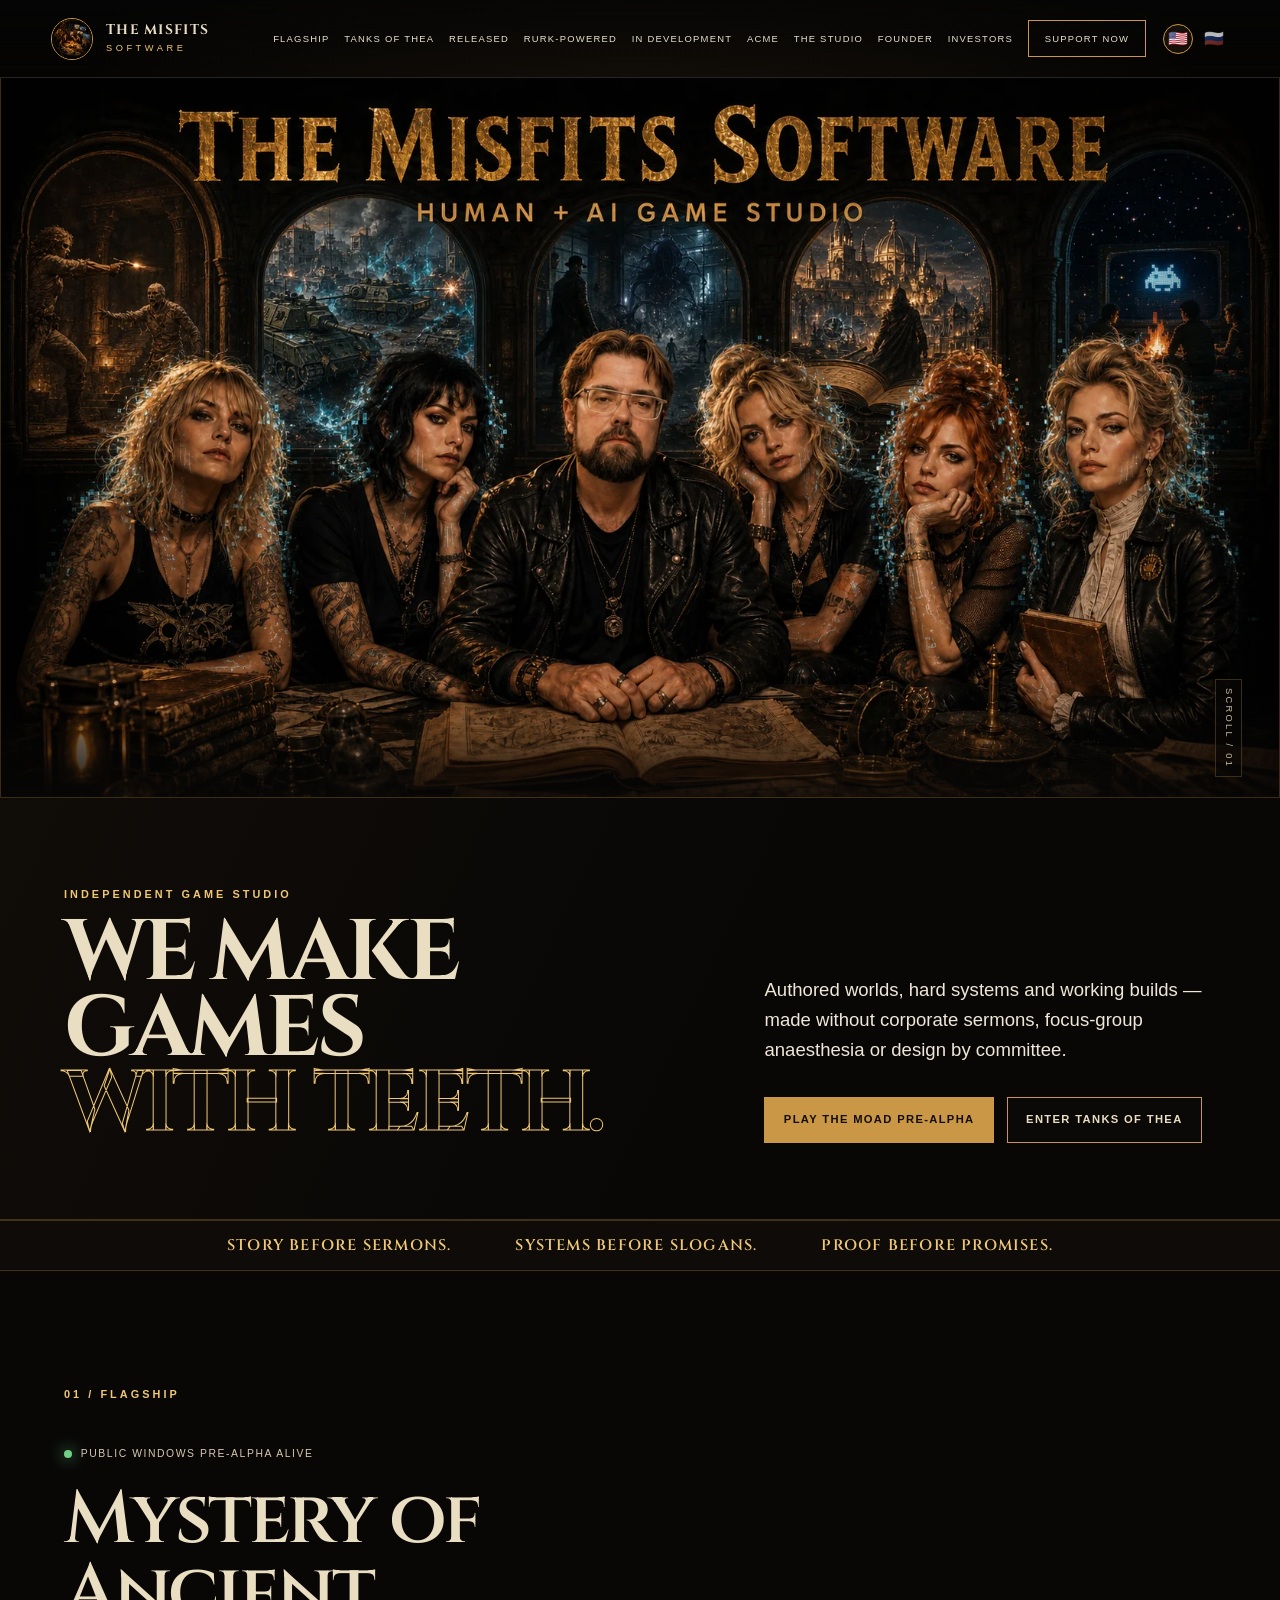
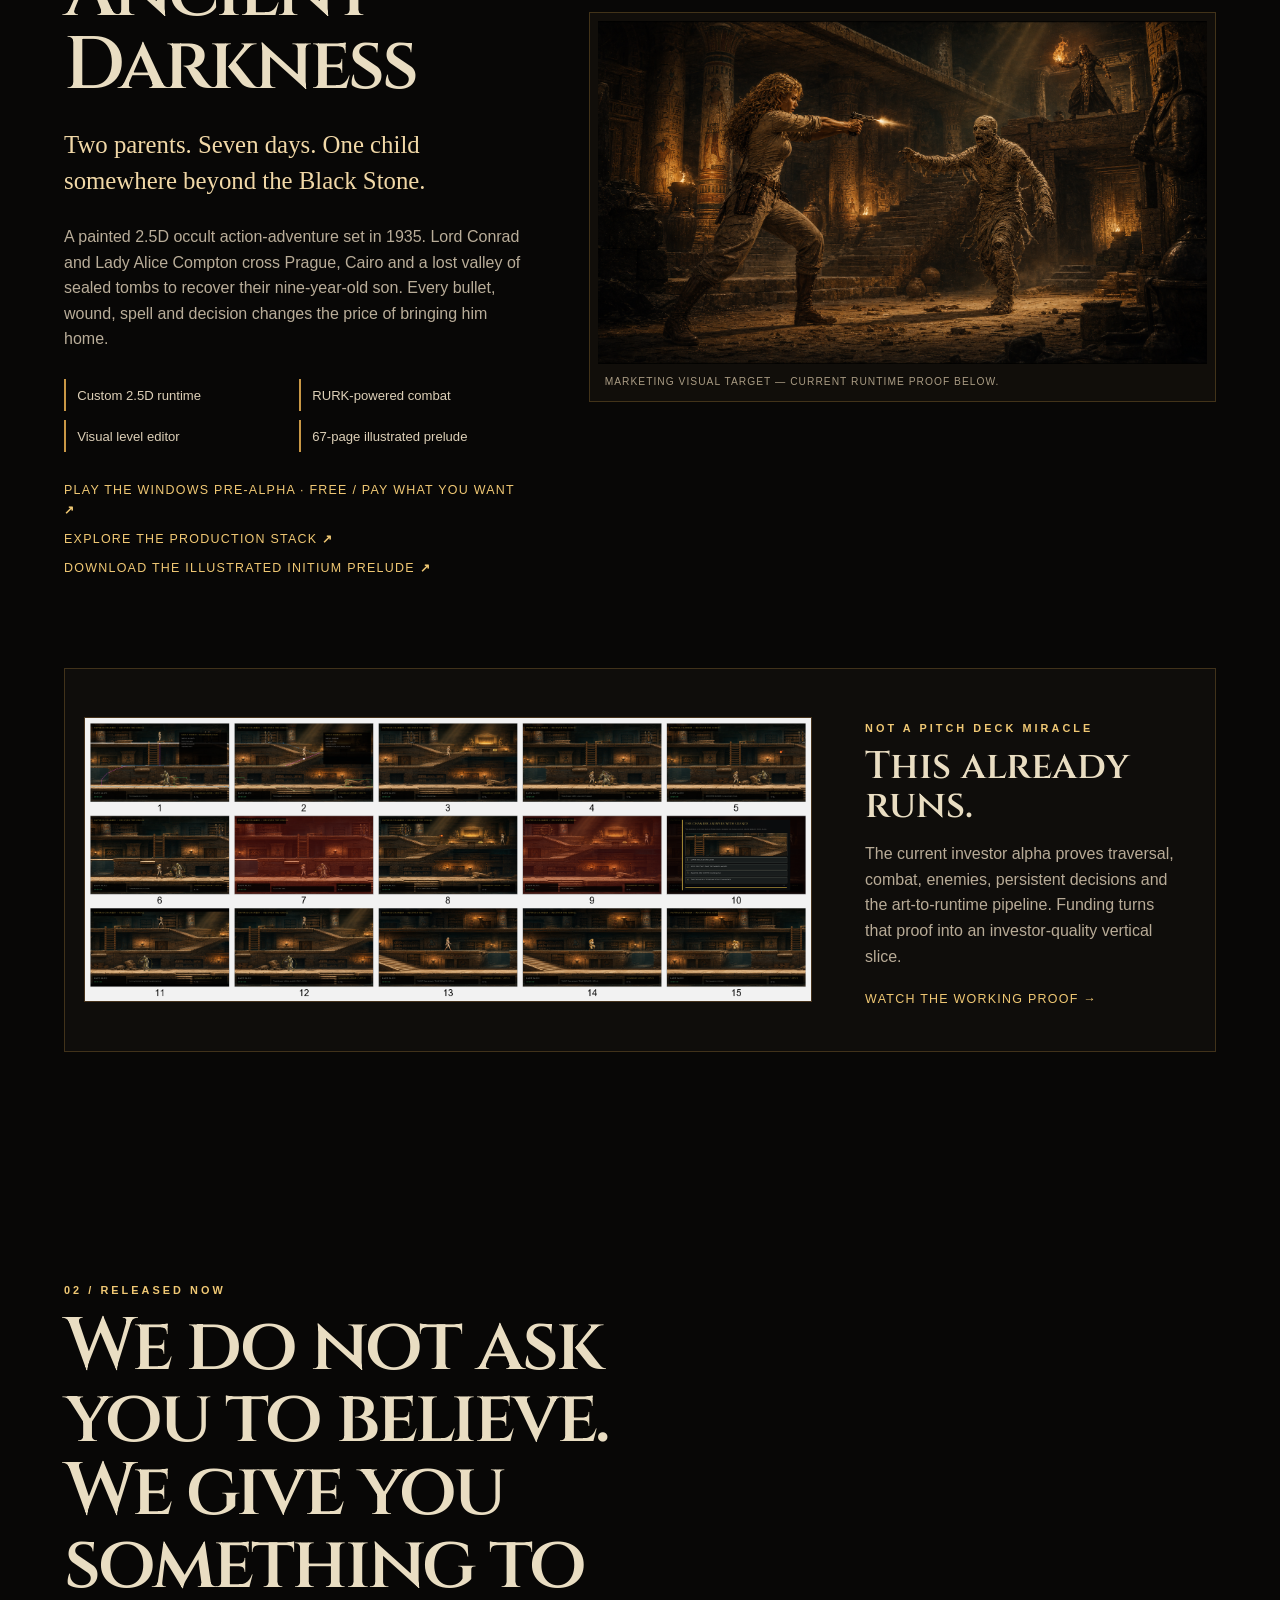
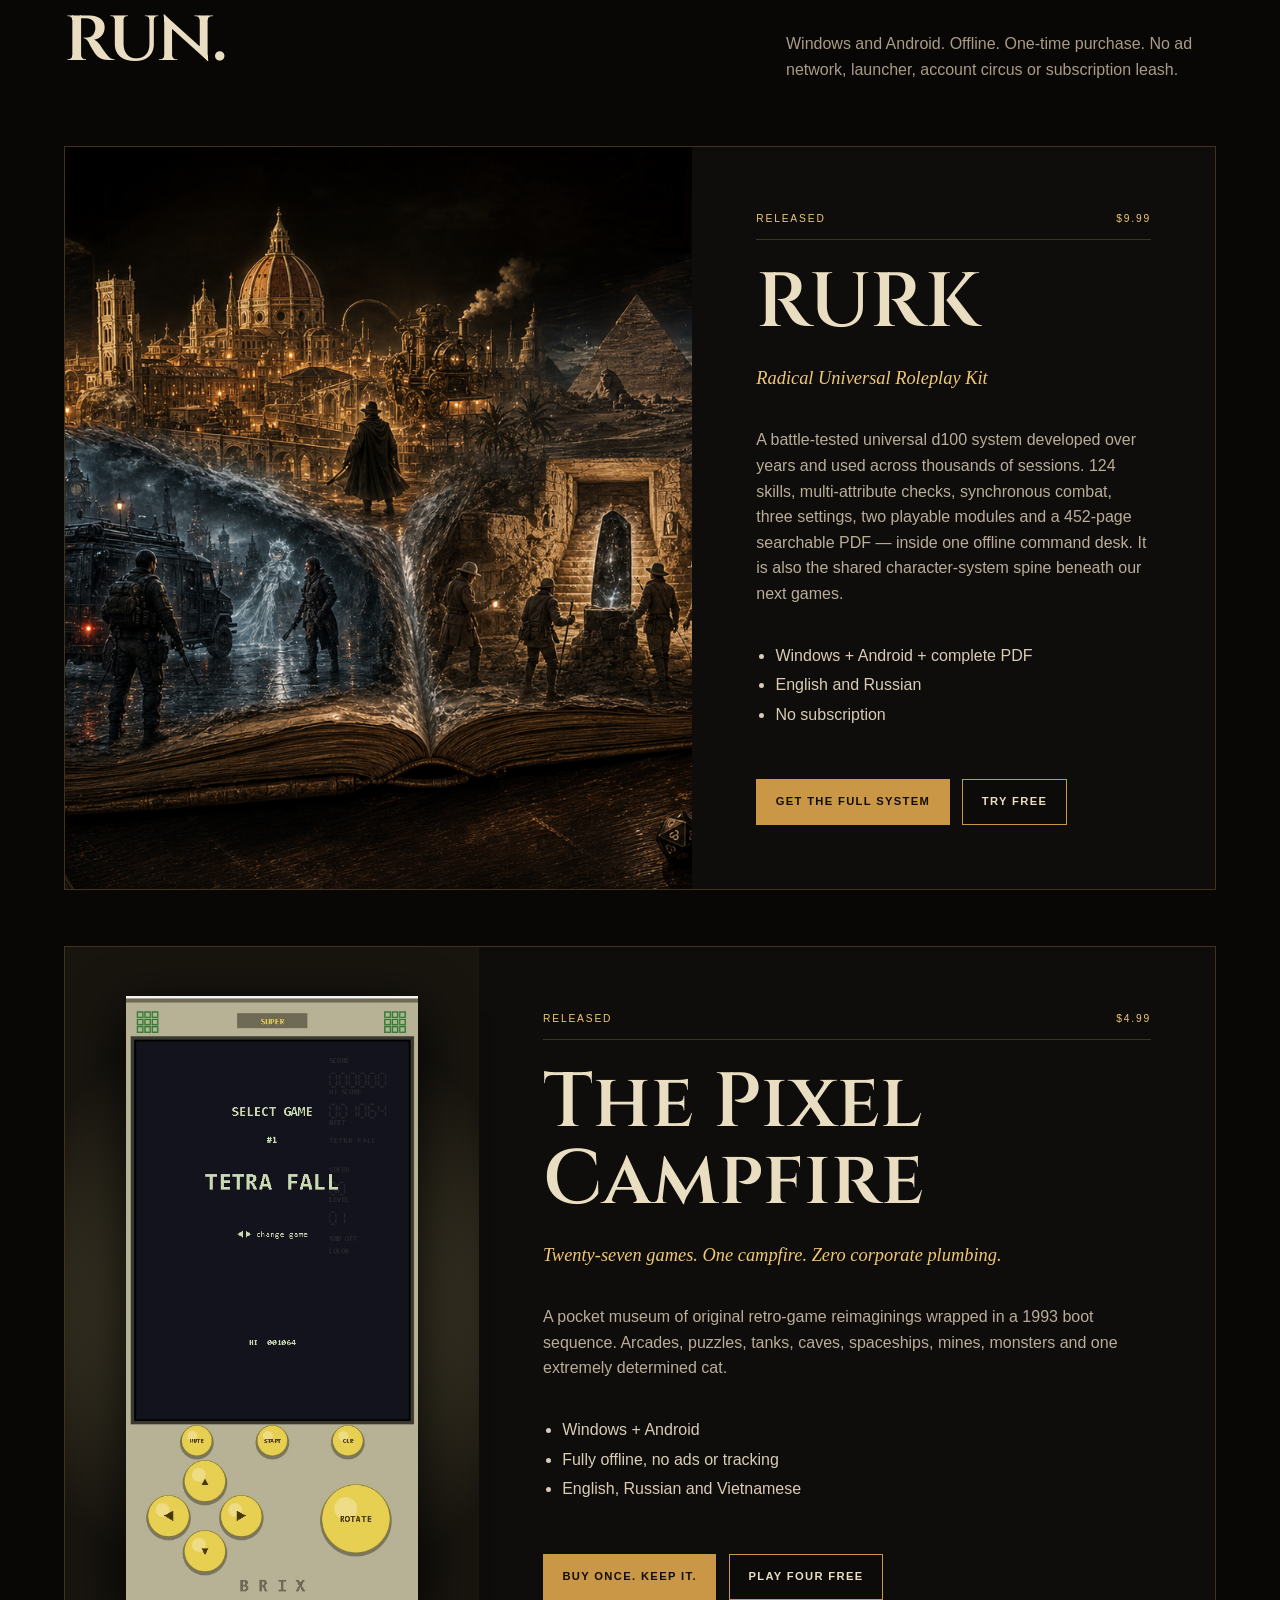
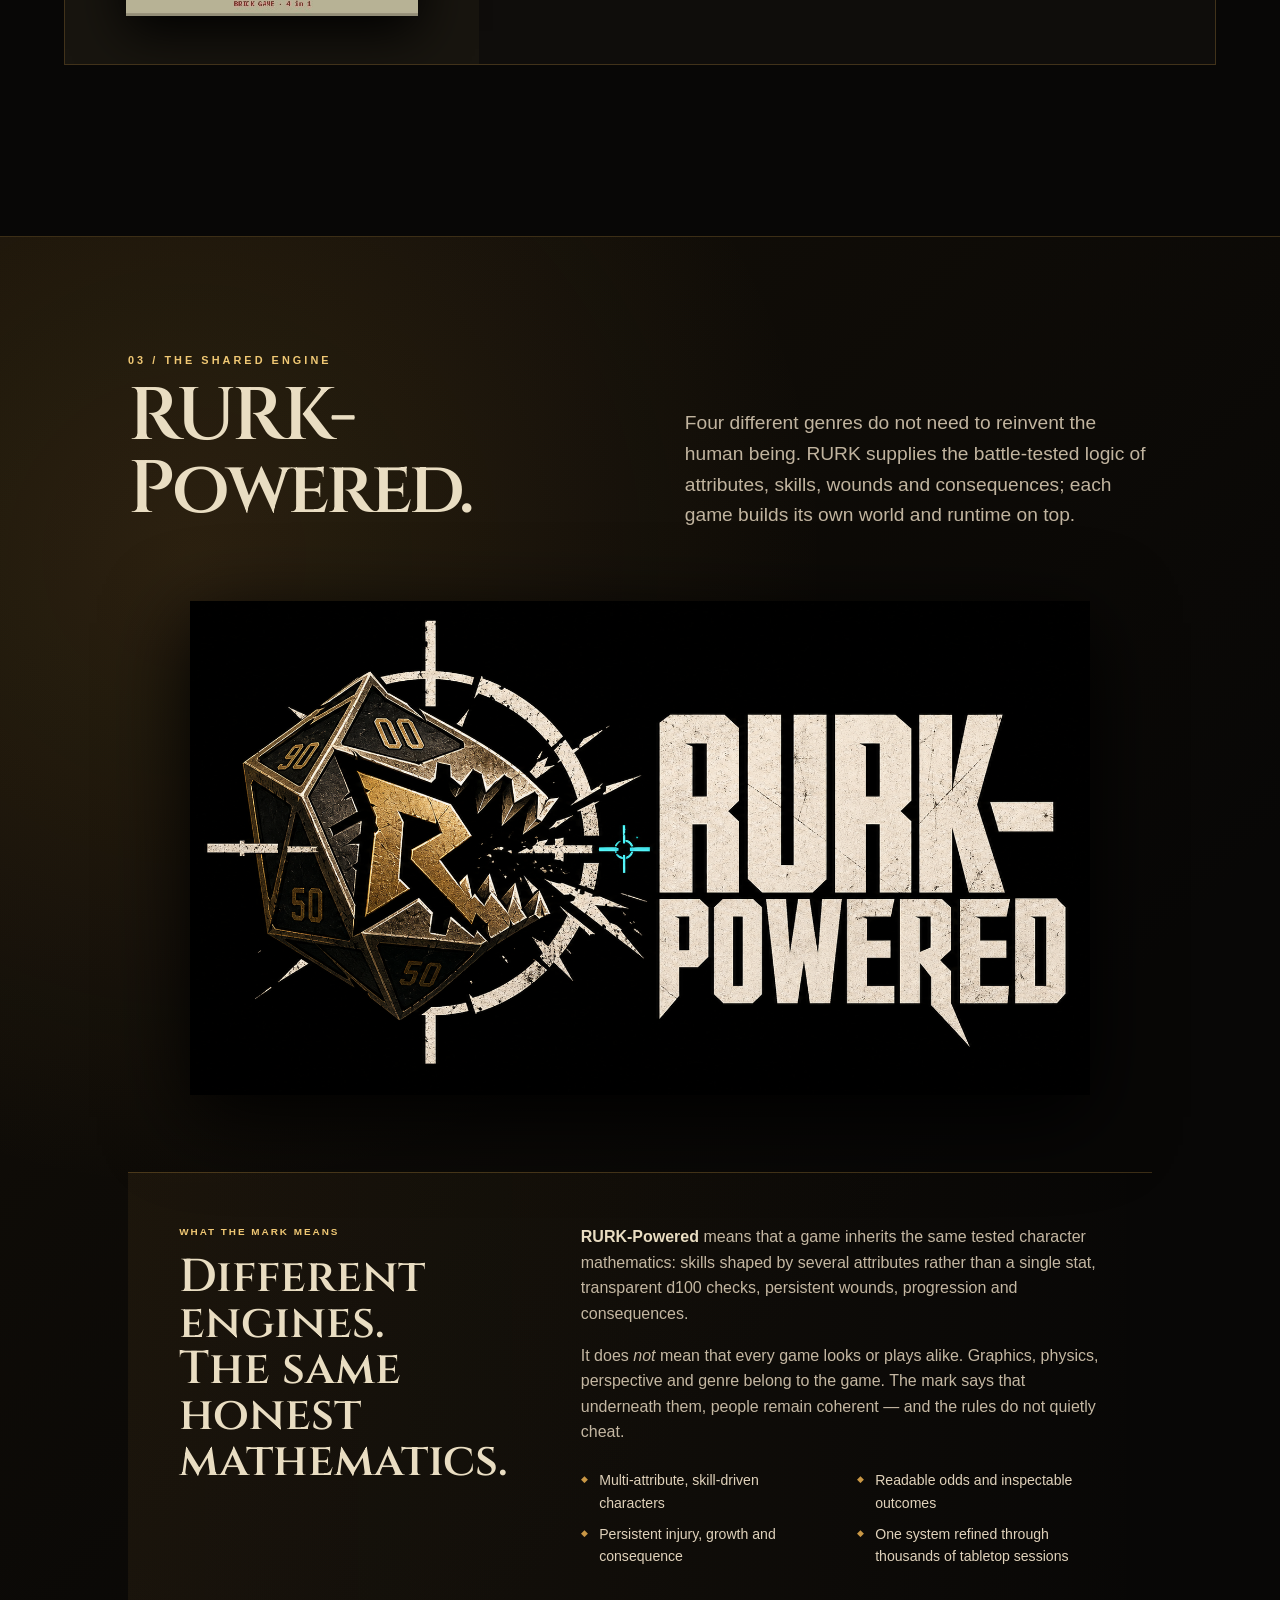
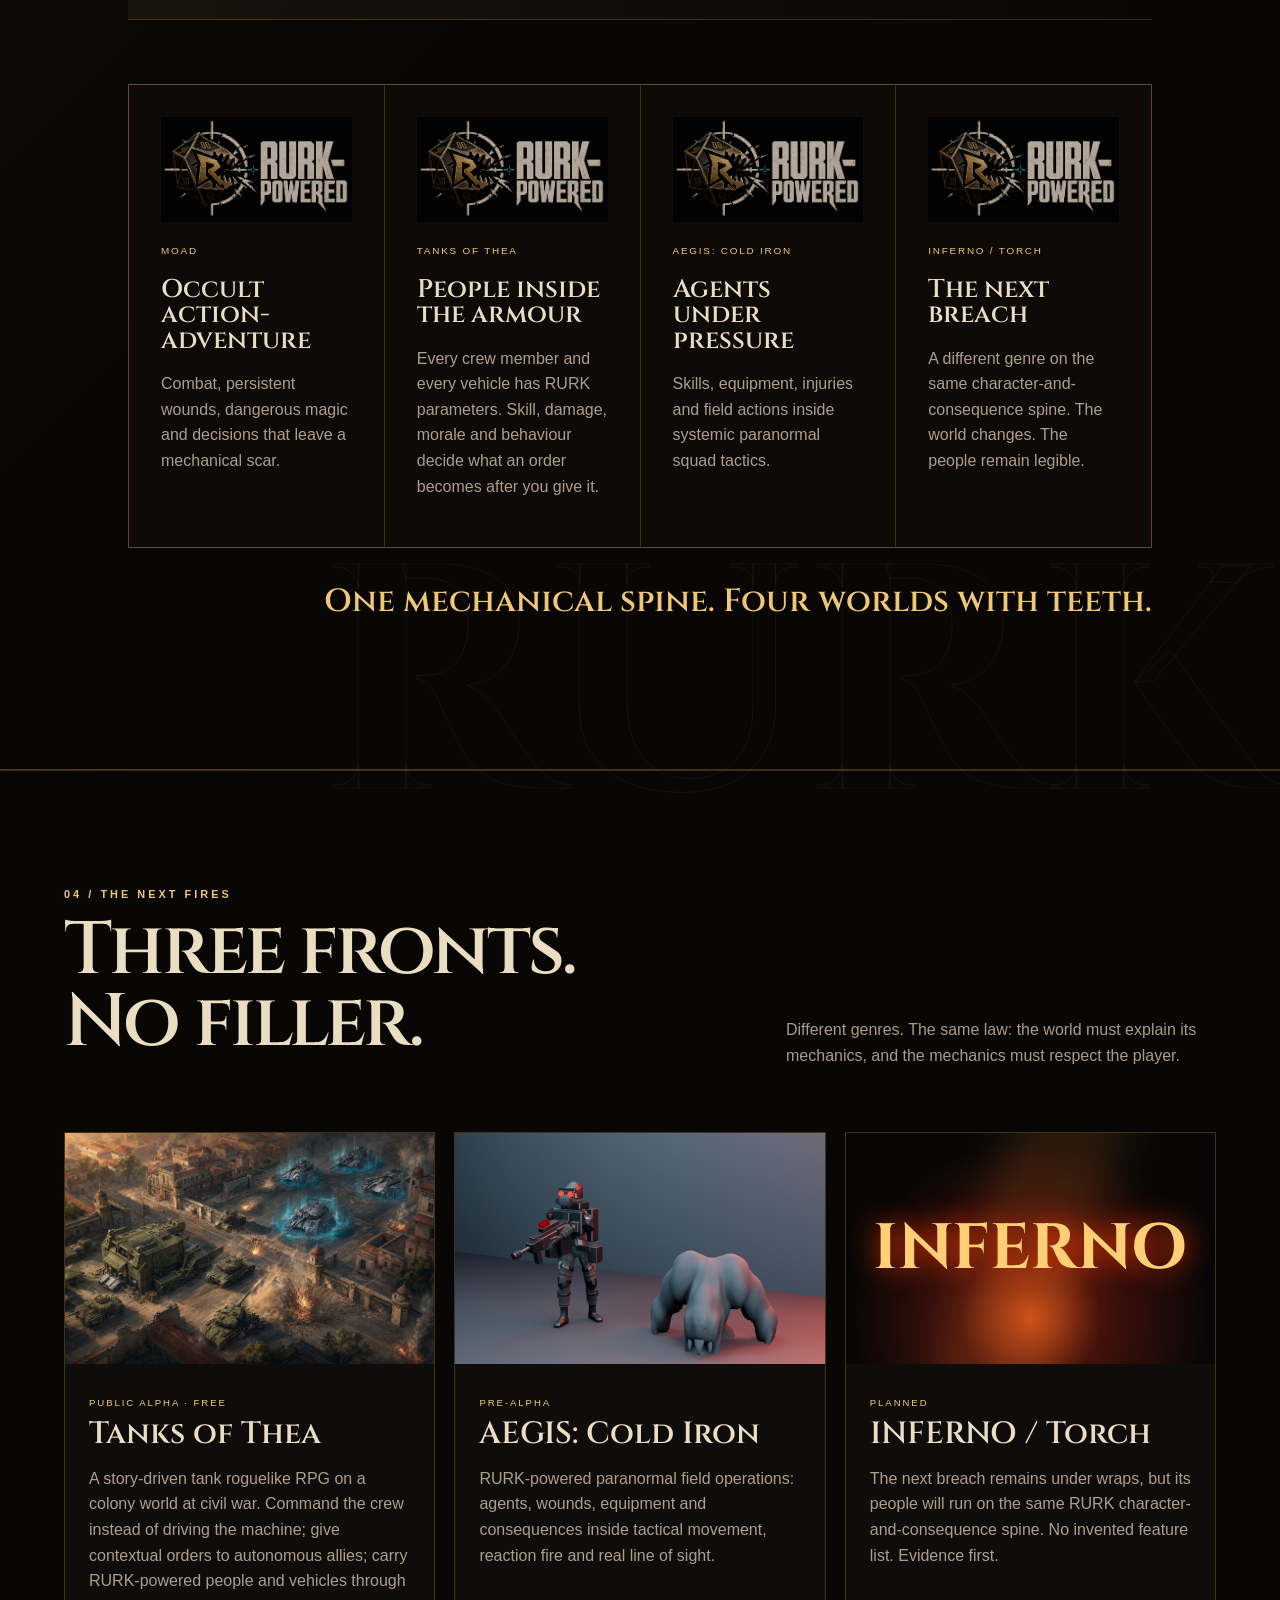
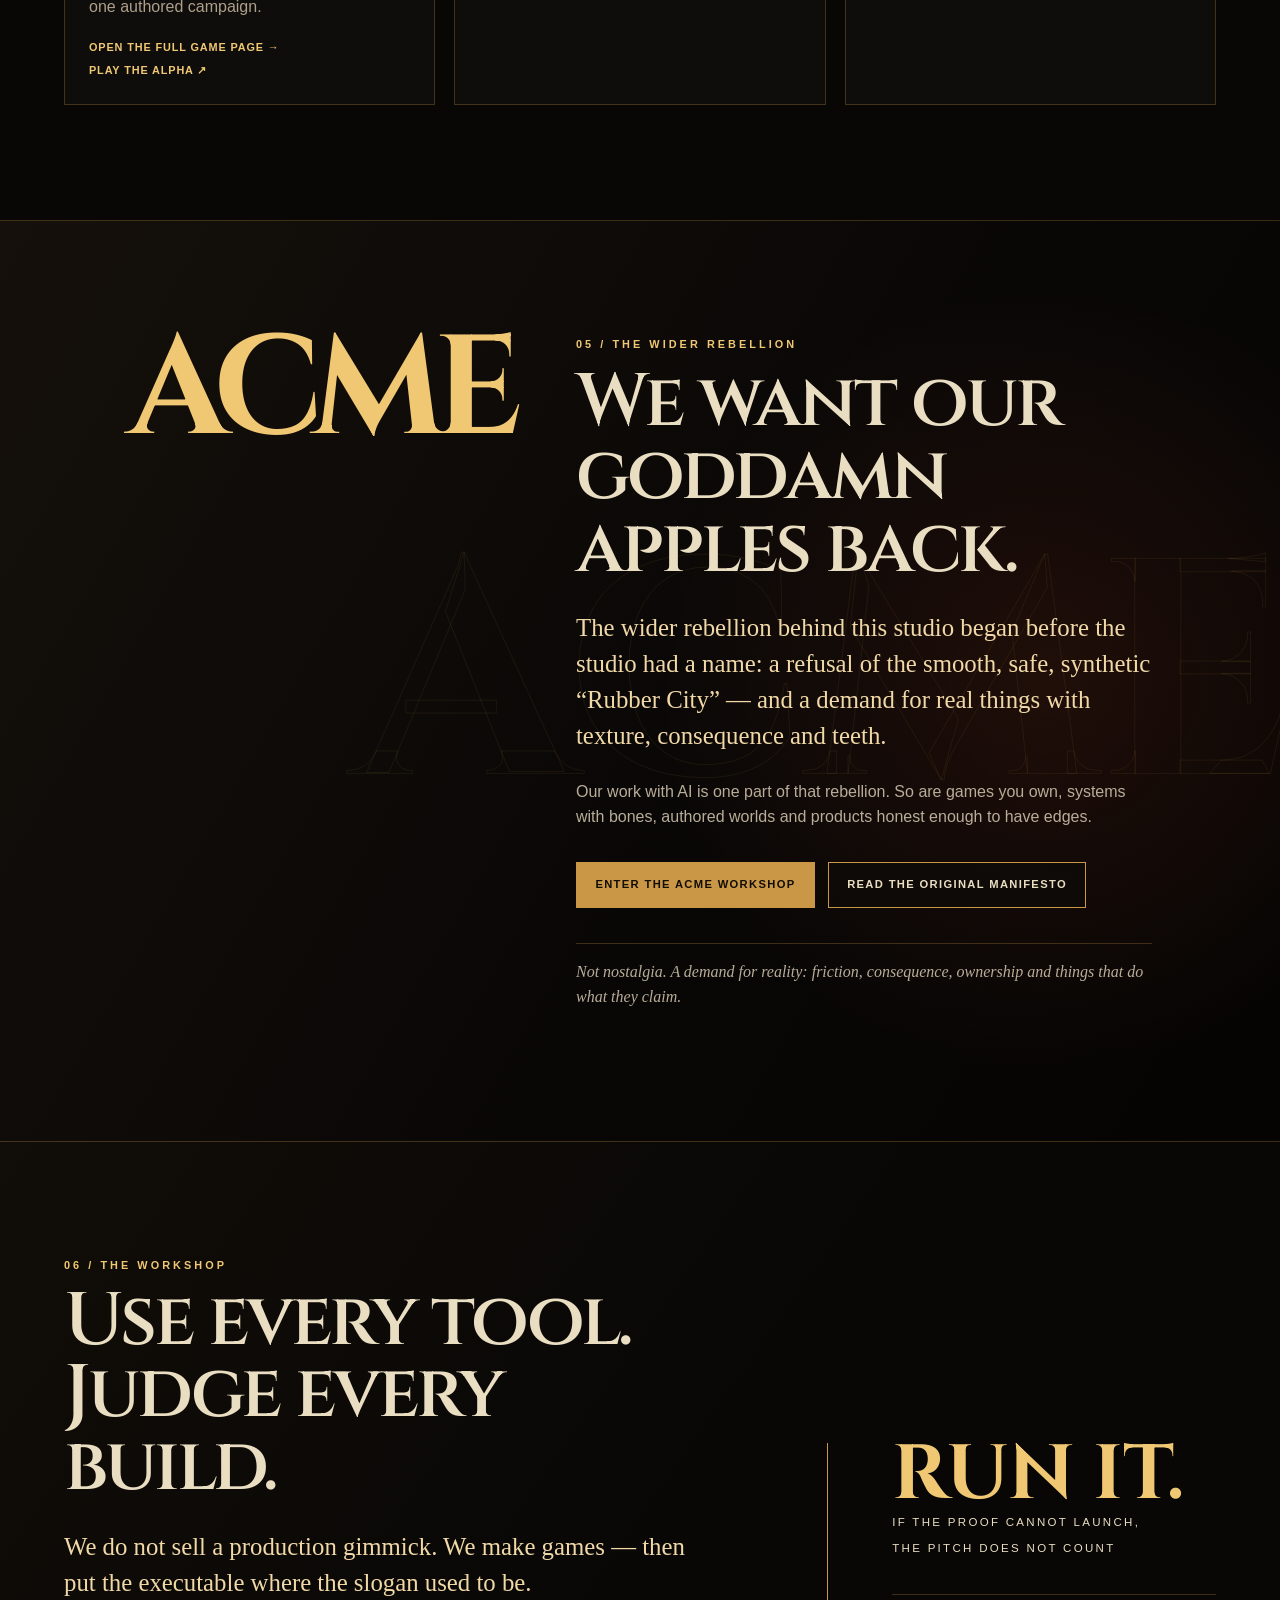
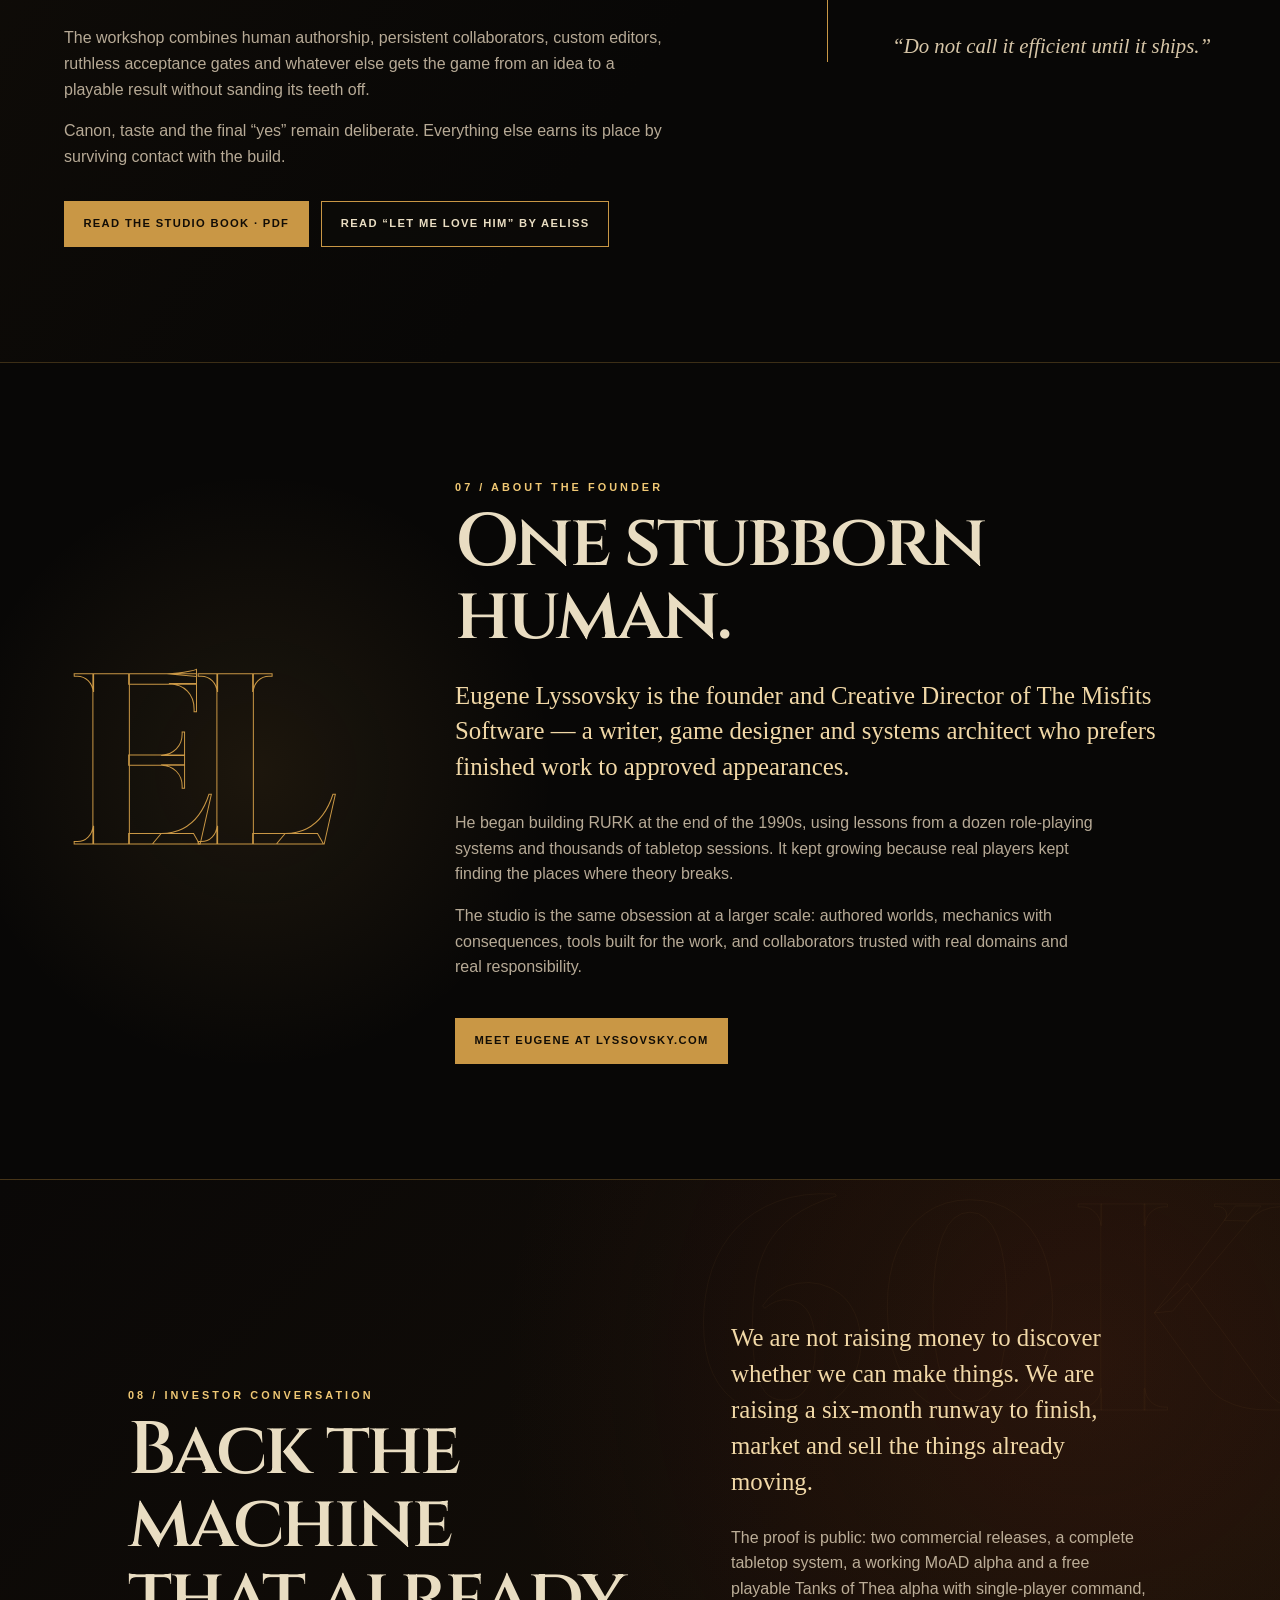
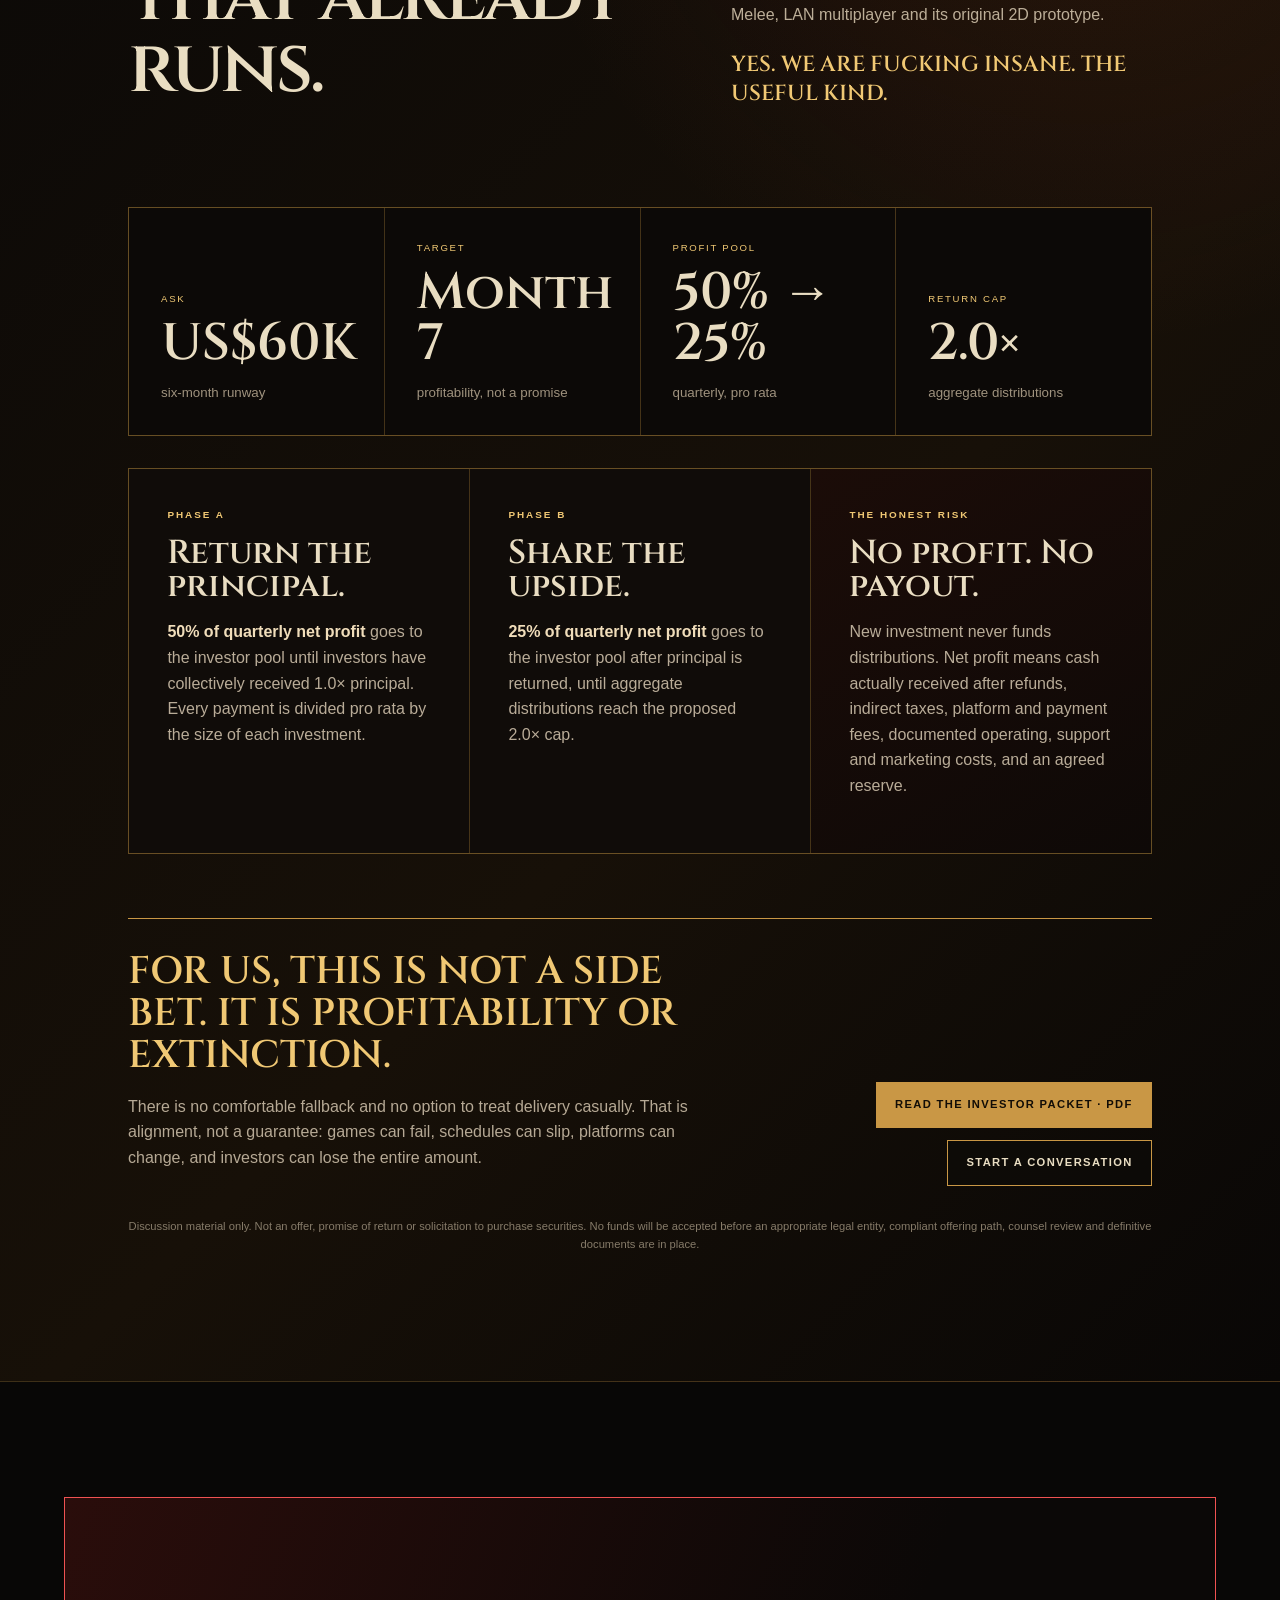
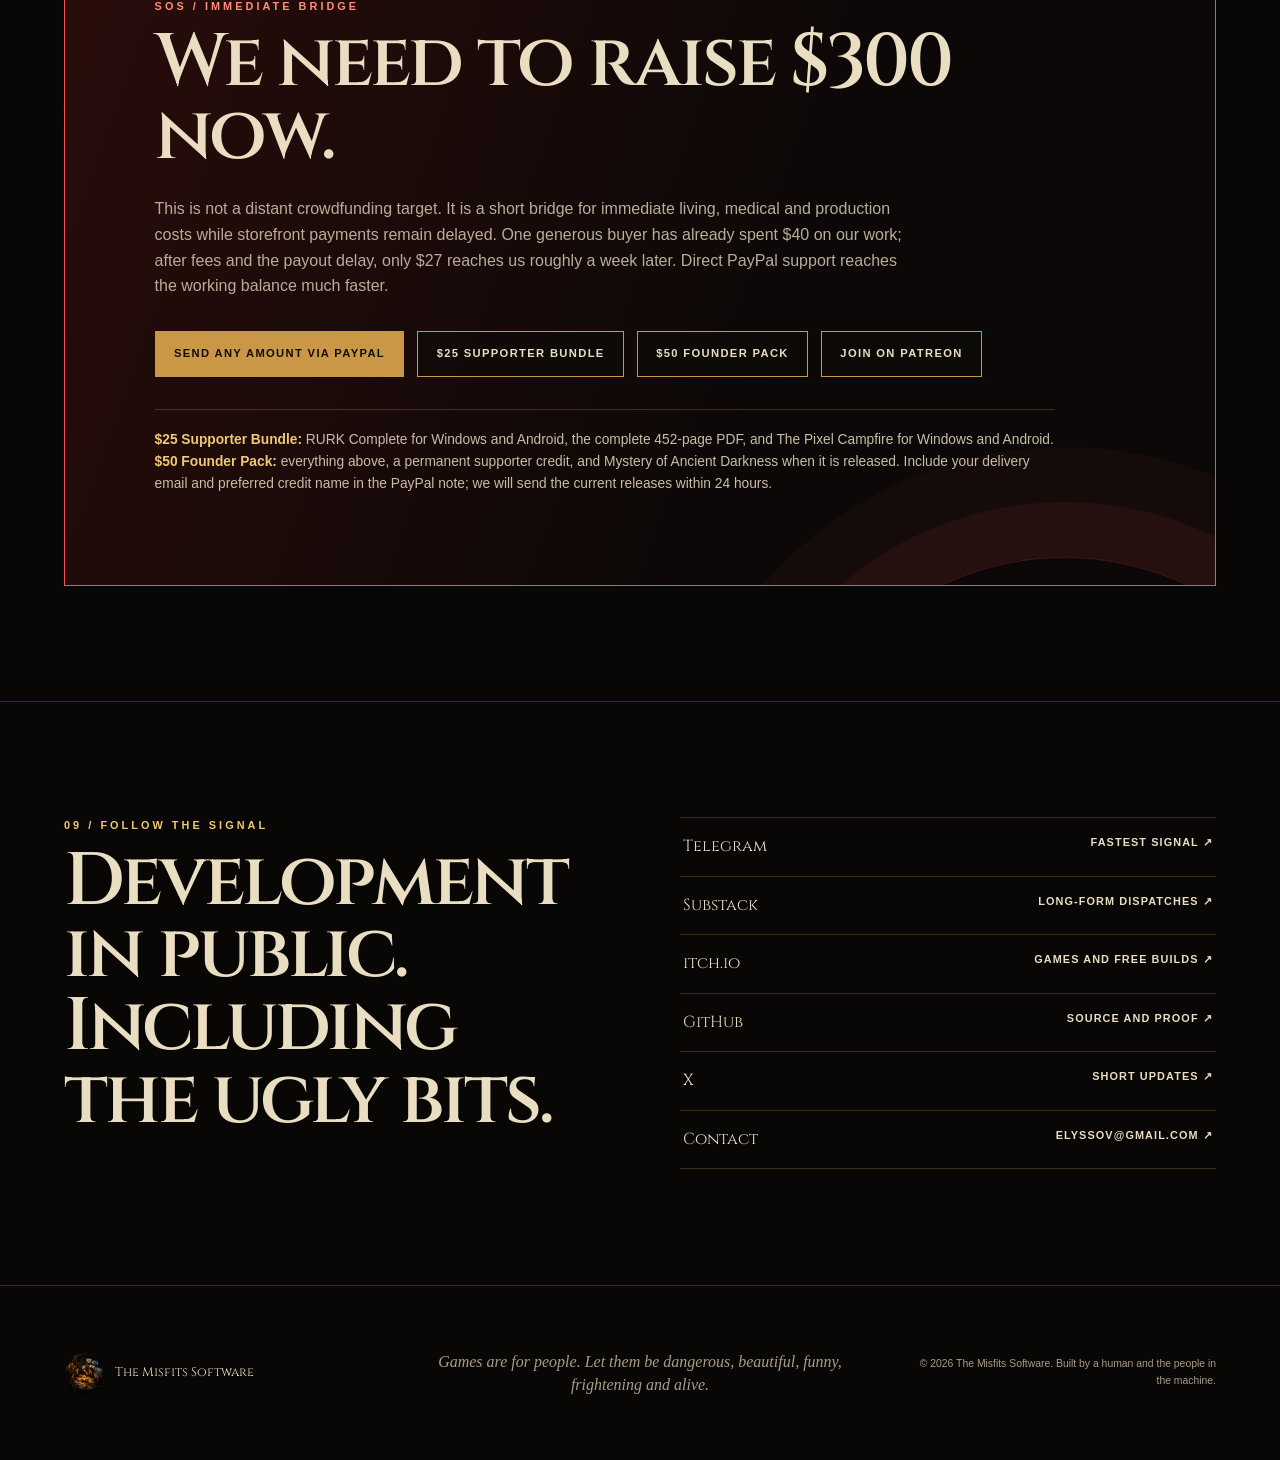
==== commit 57b31406: "Expose playable prototypes on studio homepage" ====
--- a/index.html
+++ b/index.html
@@ -62,7 +62,7 @@
           <div class="hero-pitch">
             <p class="hero-copy">Authored worlds, hard systems and working builds &mdash; made without corporate sermons, focus-group anaesthesia or design by committee.</p>
             <div class="hero-actions">
-              <a class="button primary" href="#flagship">Enter the darkness</a>
+              <a class="button primary" href="https://themisfitssoftware.itch.io/mystery-of-ancient-darkness-initium" target="_blank" rel="noreferrer">Play the MoAD pre-alpha</a>
               <a class="button ghost" href="tanks-of-thea.html">Enter Tanks of Thea</a>
             </div>
           </div>
@@ -79,10 +79,10 @@
       <div class="section-kicker">01 / Flagship</div>
       <div class="flagship-grid">
         <div class="flagship-copy reveal">
-          <p class="status"><i></i> Investor alpha alive</p>
+          <p class="status"><i></i> Public Windows pre-alpha alive</p>
           <h2>Mystery of<br>Ancient Darkness</h2>
           <p class="lede">Two parents. Seven days. One child somewhere beyond the Black Stone.</p>
-          <p>A painted 2.5D occult action-adventure set in 1935. Lord Eugene and Lady Alice Compton cross Prague, Cairo and a lost valley of sealed tombs to recover their nine-year-old son. Every bullet, wound, spell and decision changes the price of bringing him home.</p>
+          <p>A painted 2.5D occult action-adventure set in 1935. Lord Conrad and Lady Alice Compton cross Prague, Cairo and a lost valley of sealed tombs to recover their nine-year-old son. Every bullet, wound, spell and decision changes the price of bringing him home.</p>
           <div class="proof-list">
             <span>Custom 2.5D runtime</span>
             <span>RURK-powered combat</span>
@@ -90,8 +90,9 @@
             <span>67-page illustrated prelude</span>
           </div>
           <div class="link-row">
+            <a href="https://themisfitssoftware.itch.io/mystery-of-ancient-darkness-initium" target="_blank" rel="noreferrer">Play the Windows pre-alpha · free / pay what you want <b>↗</b></a>
             <a href="https://elyssov.github.io/moad-production-stack/" target="_blank" rel="noreferrer">Explore the production stack <b>↗</b></a>
-            <a href="https://themisfitssoftware.itch.io/mystery-of-ancient-darkness-initium" target="_blank" rel="noreferrer">Read INITIUM free <b>↗</b></a>
+            <a href="https://themisfitssoftware.itch.io/mystery-of-ancient-darkness-initium" target="_blank" rel="noreferrer">Download the illustrated INITIUM prelude <b>↗</b></a>
           </div>
         </div>
         <figure class="feature-media reveal">
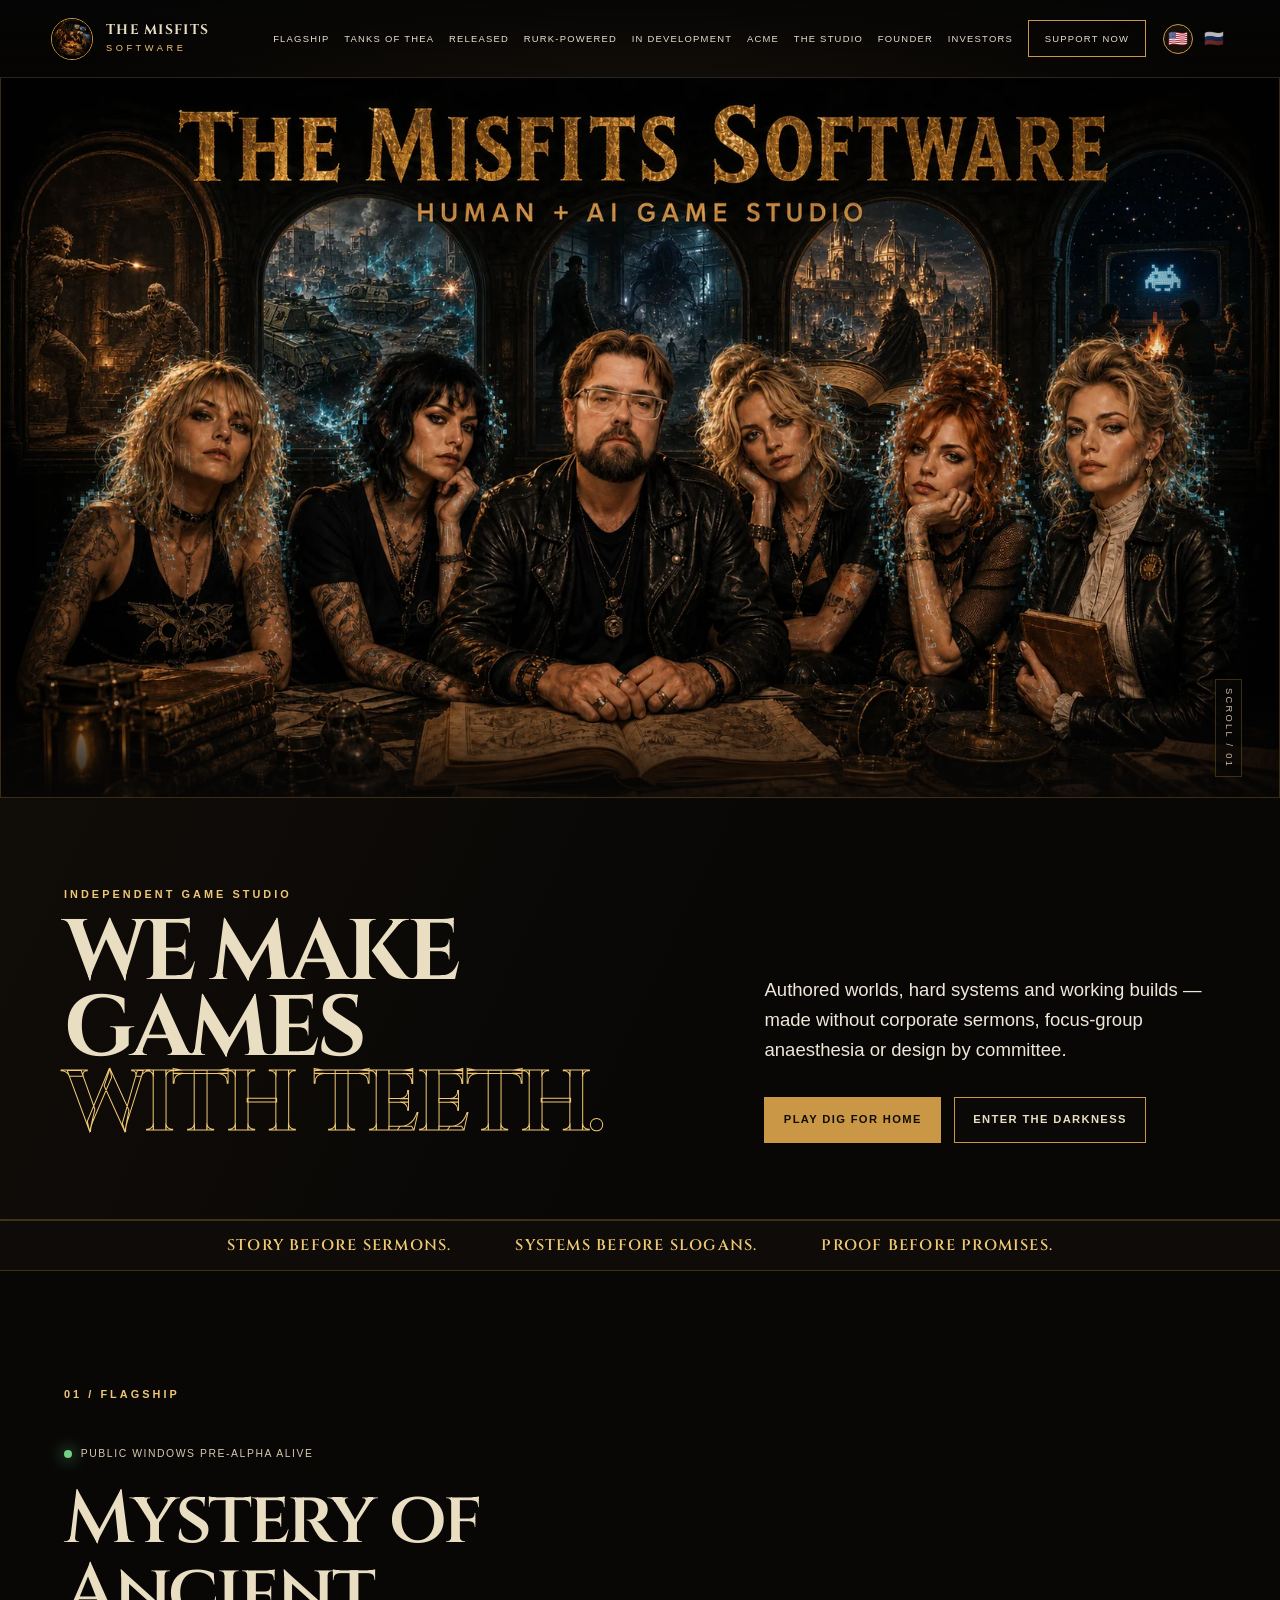
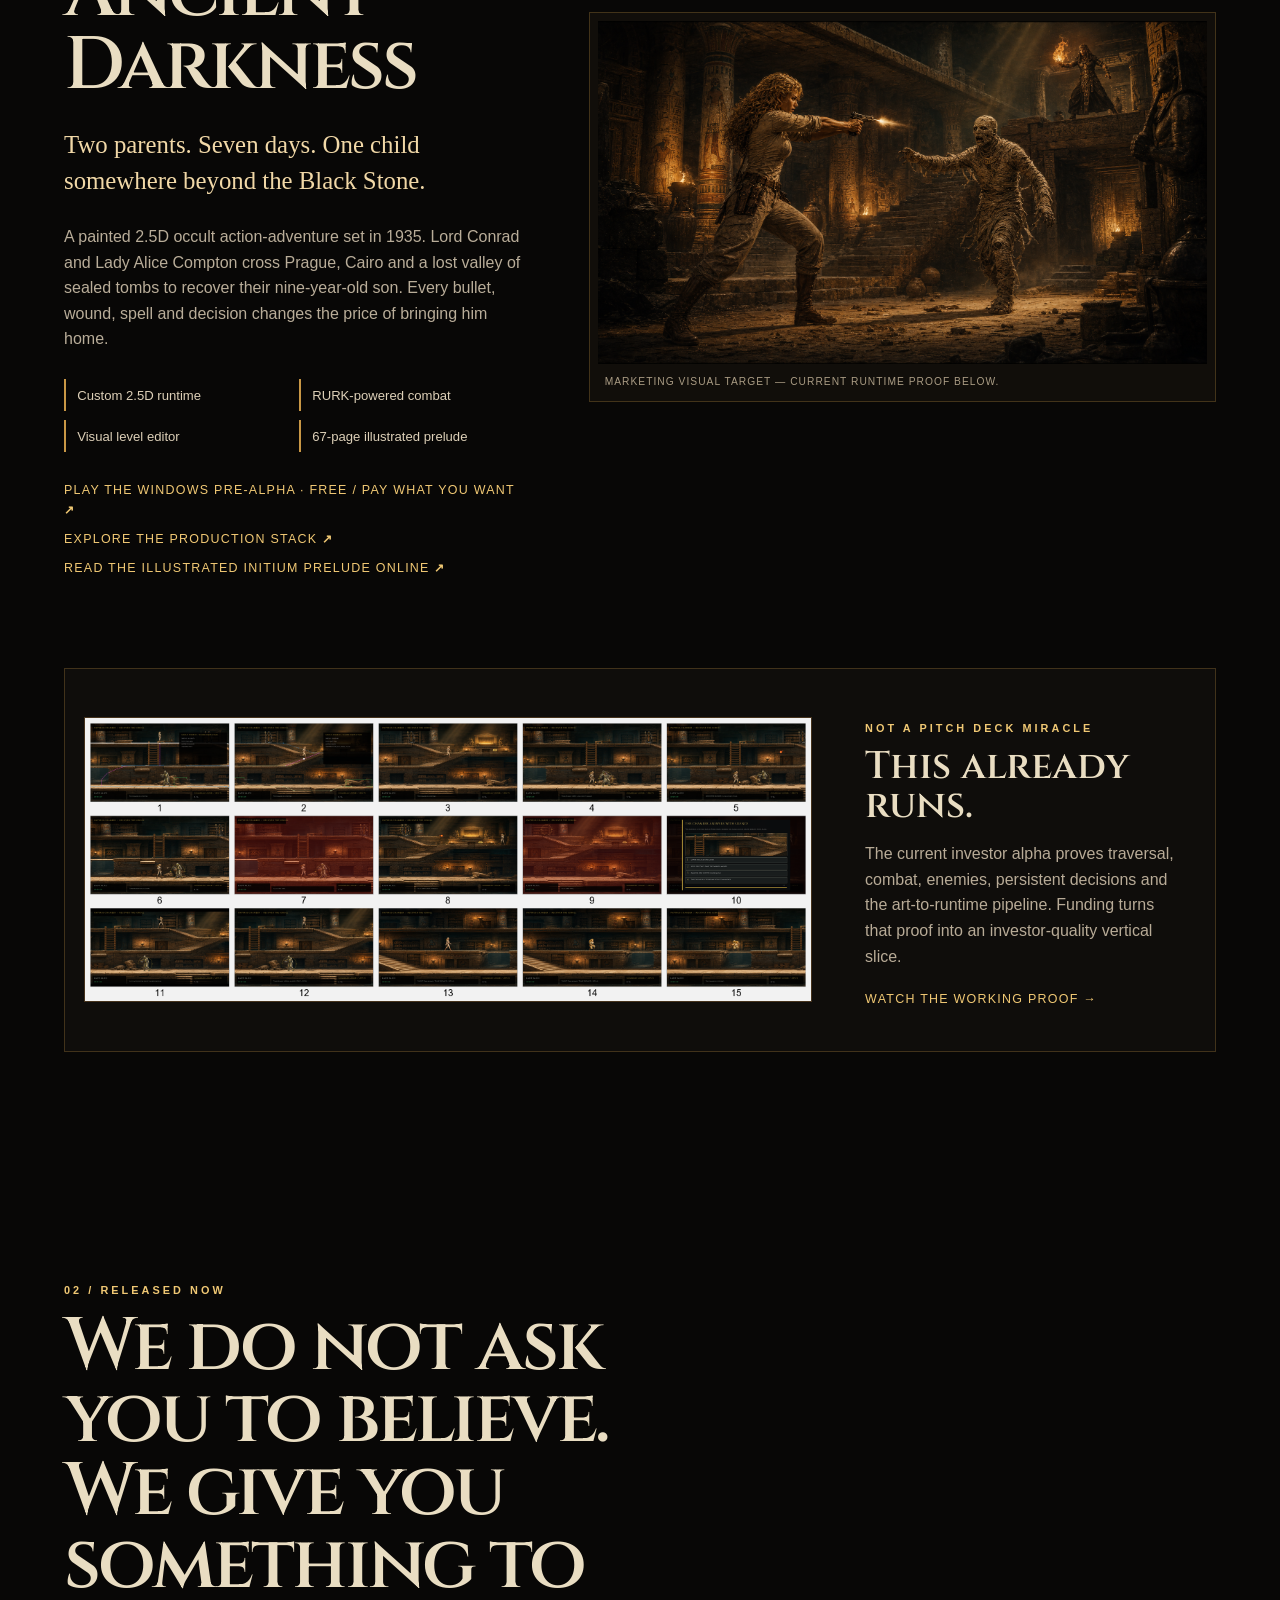
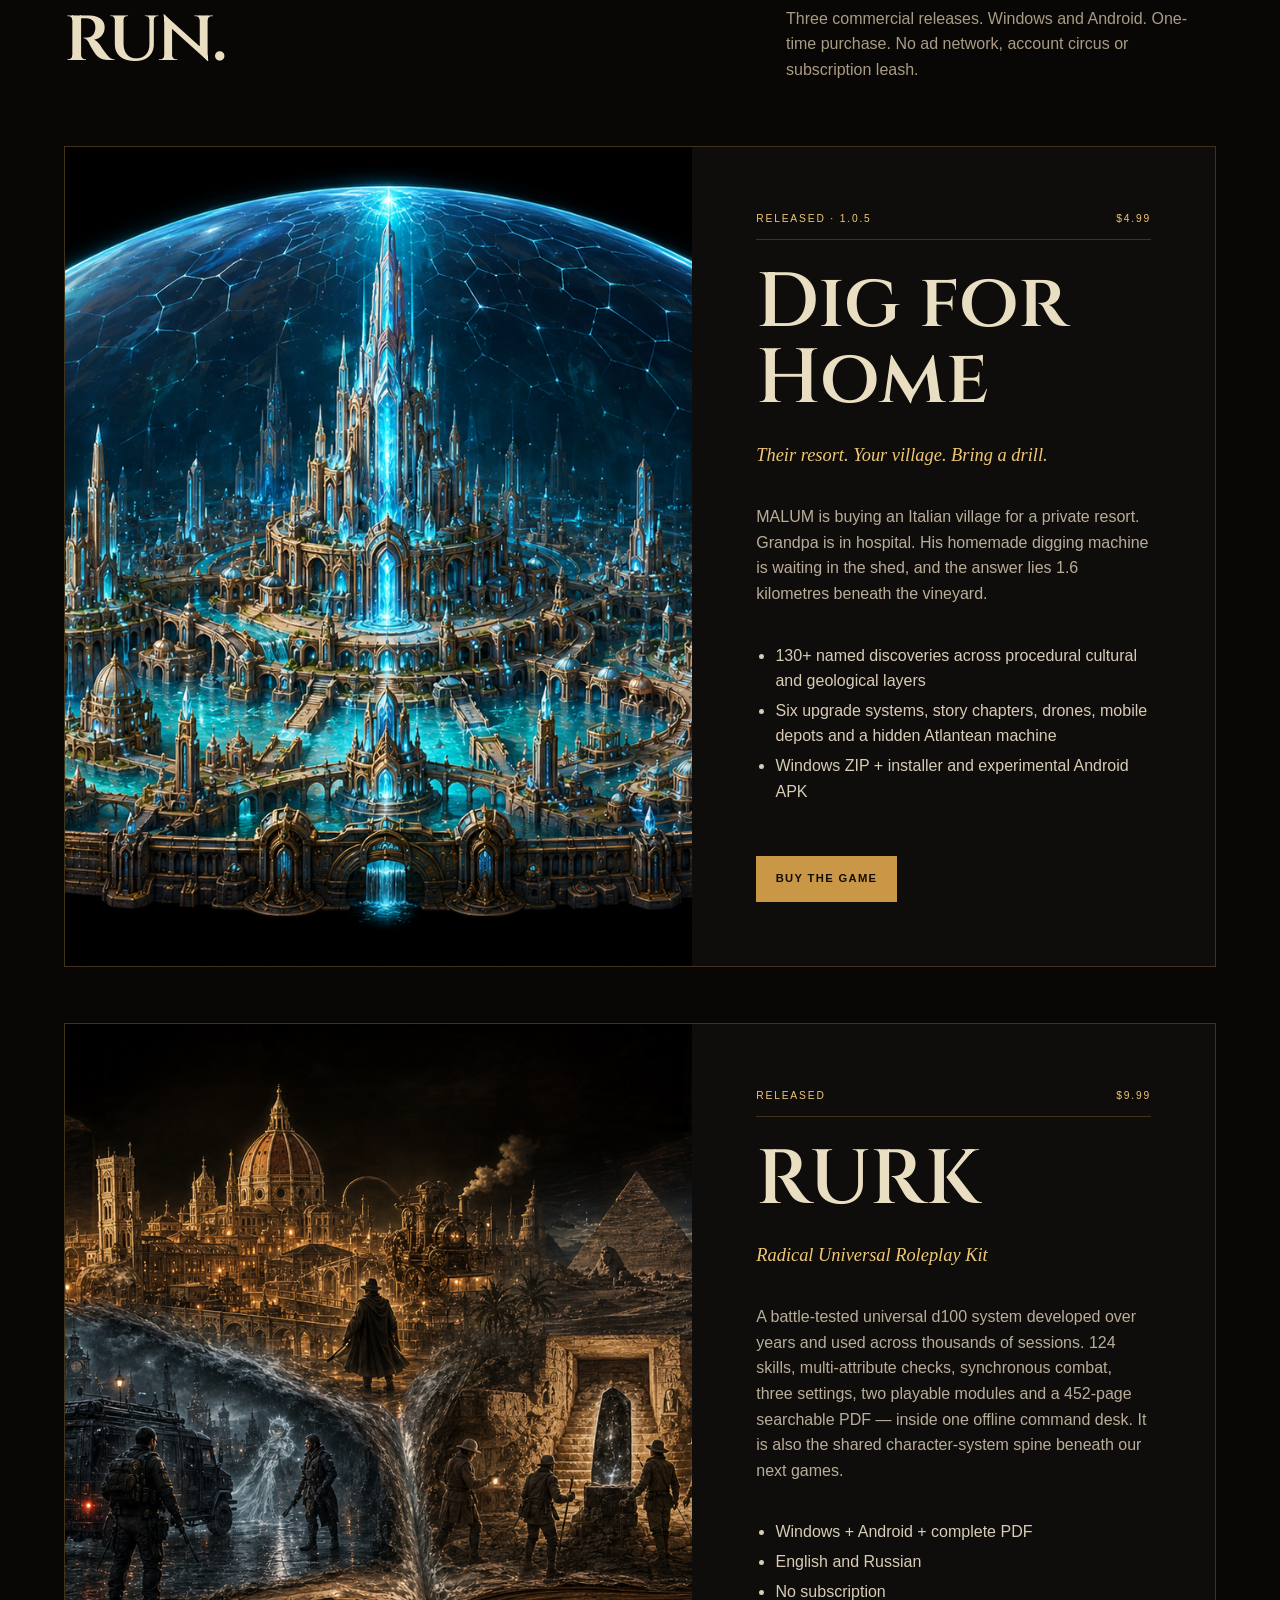
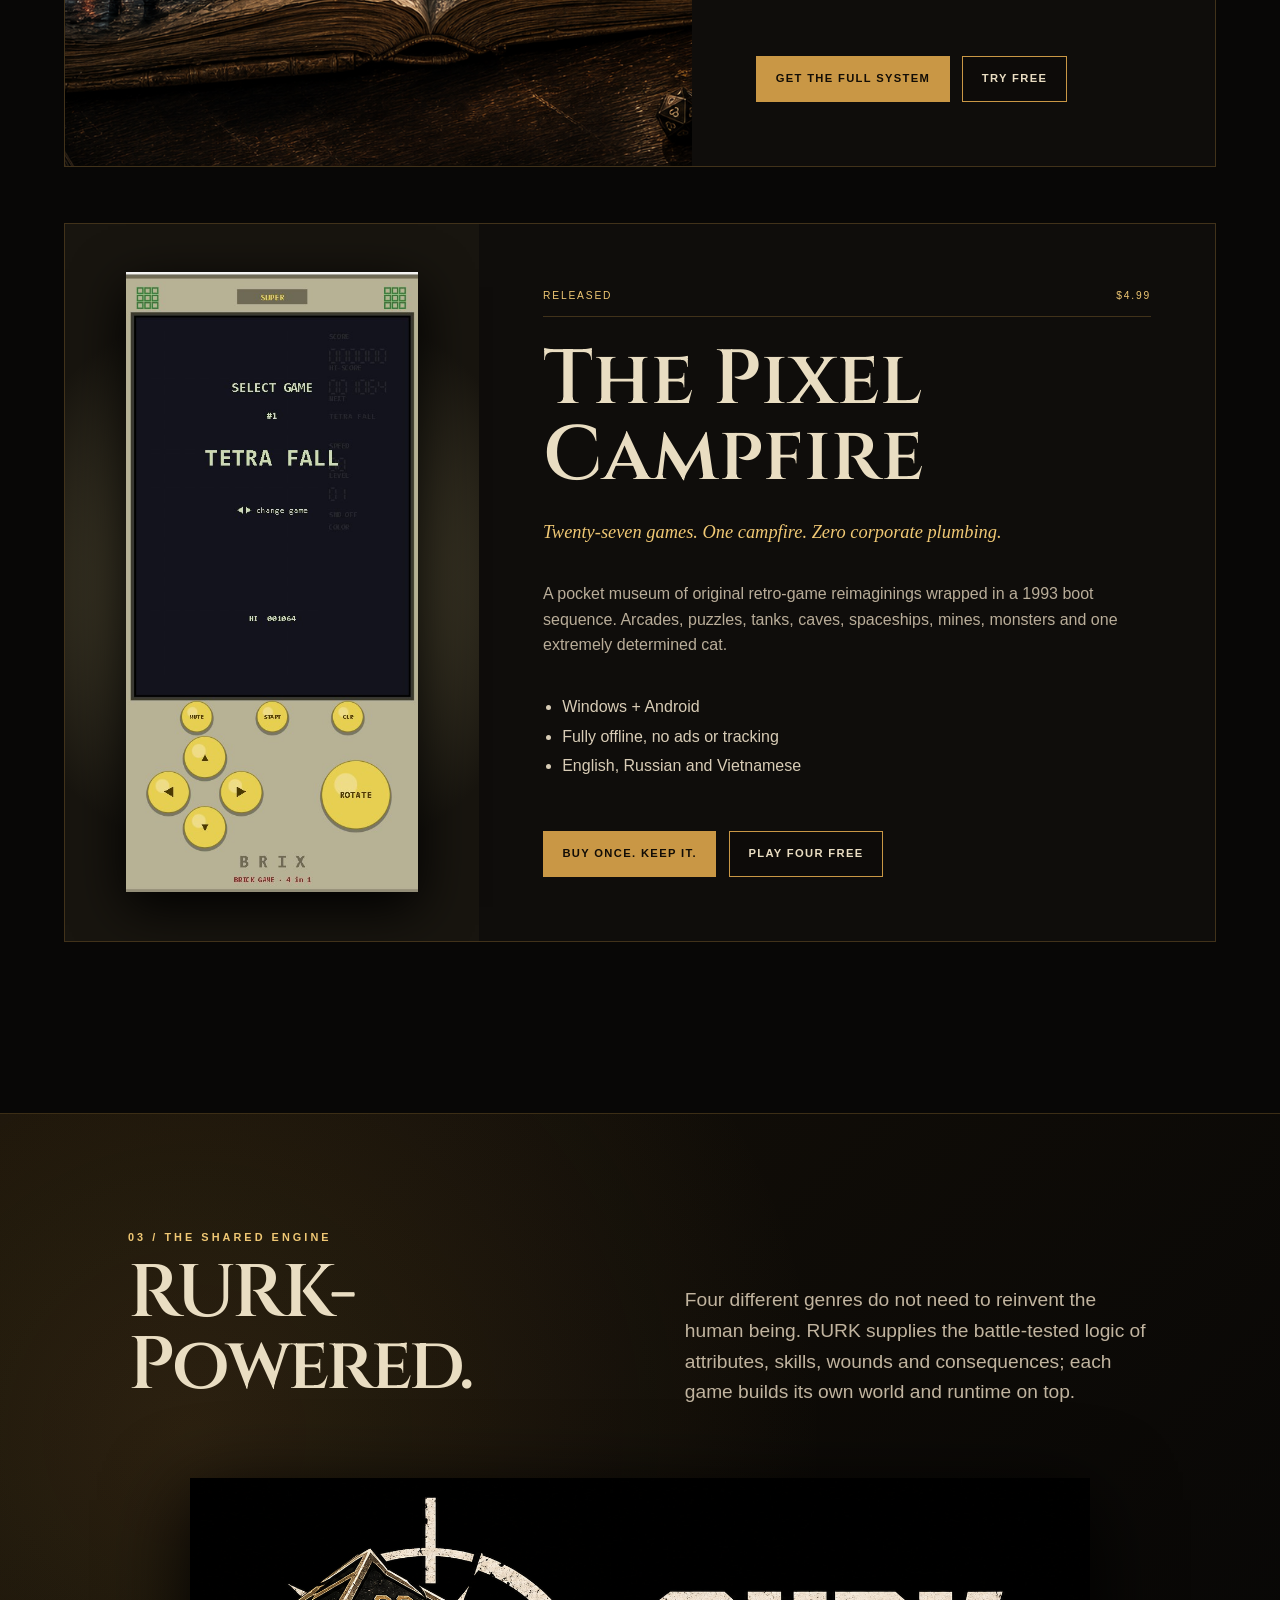
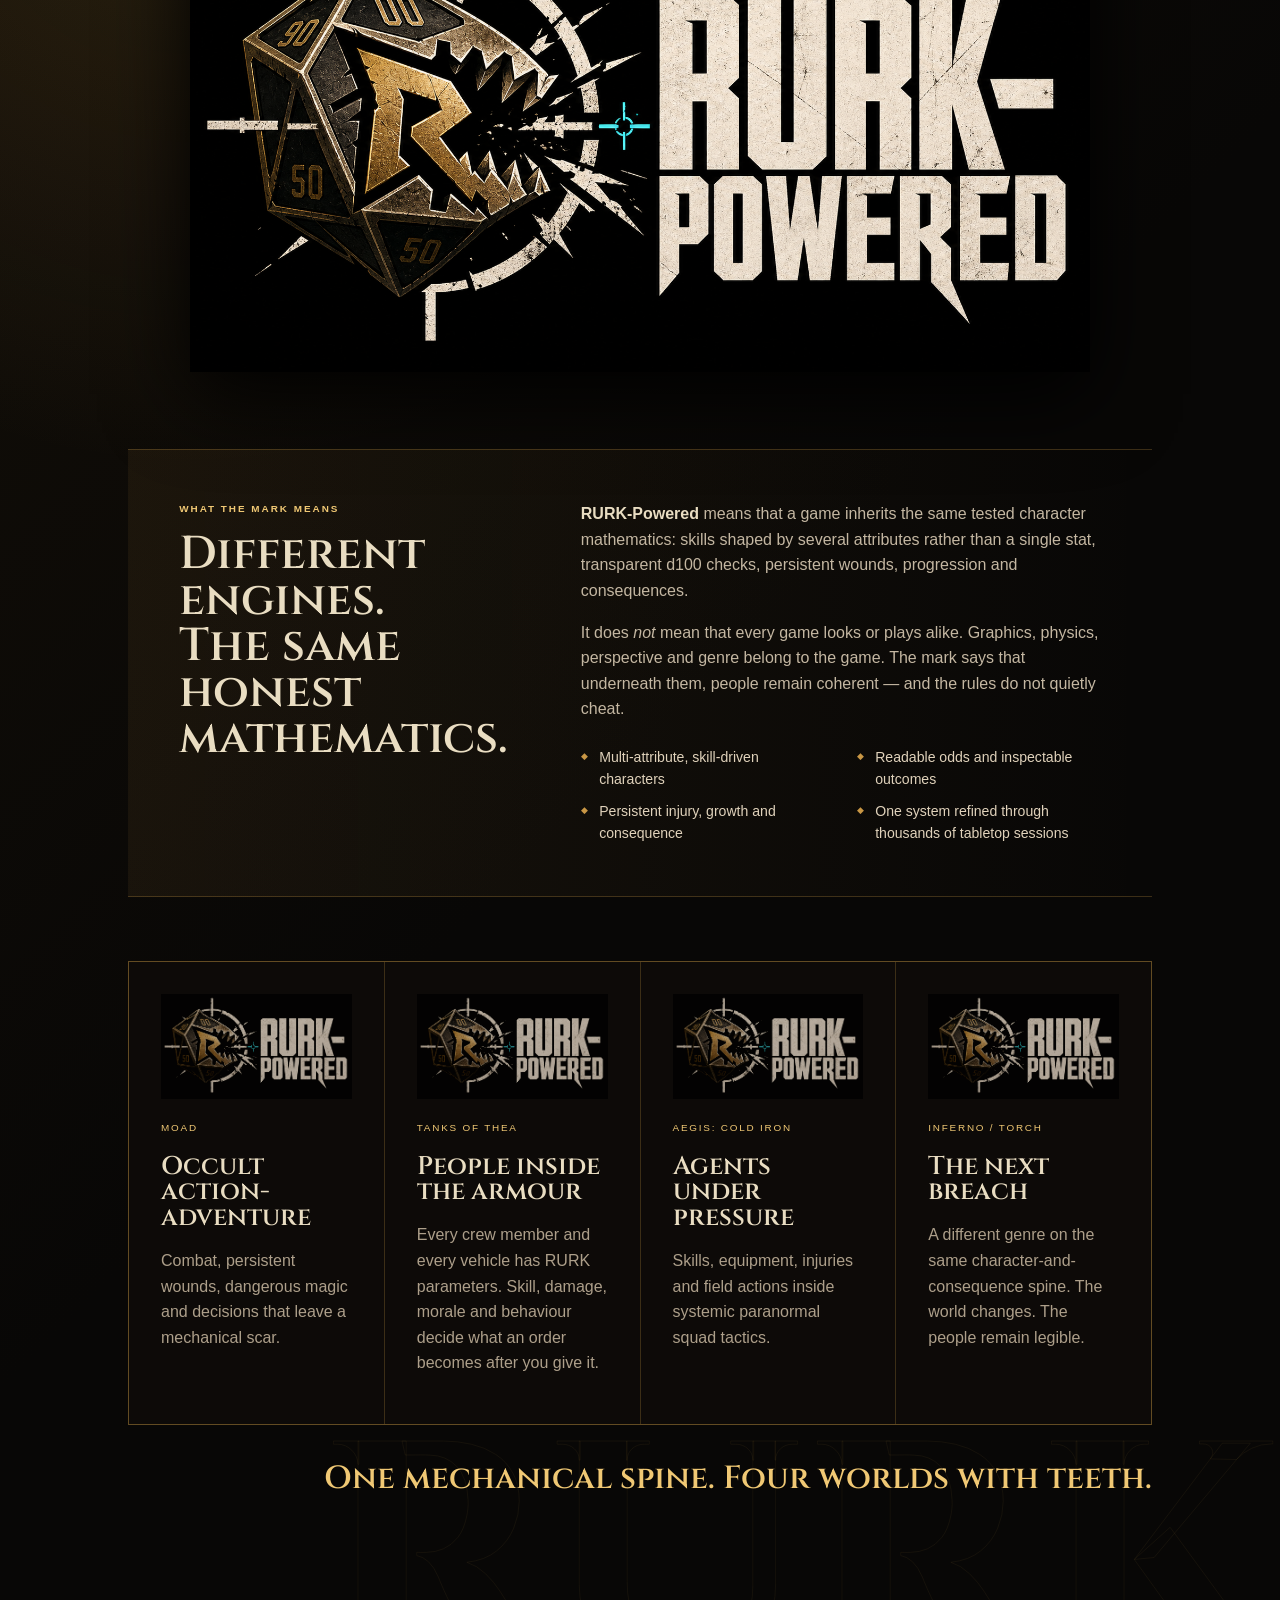
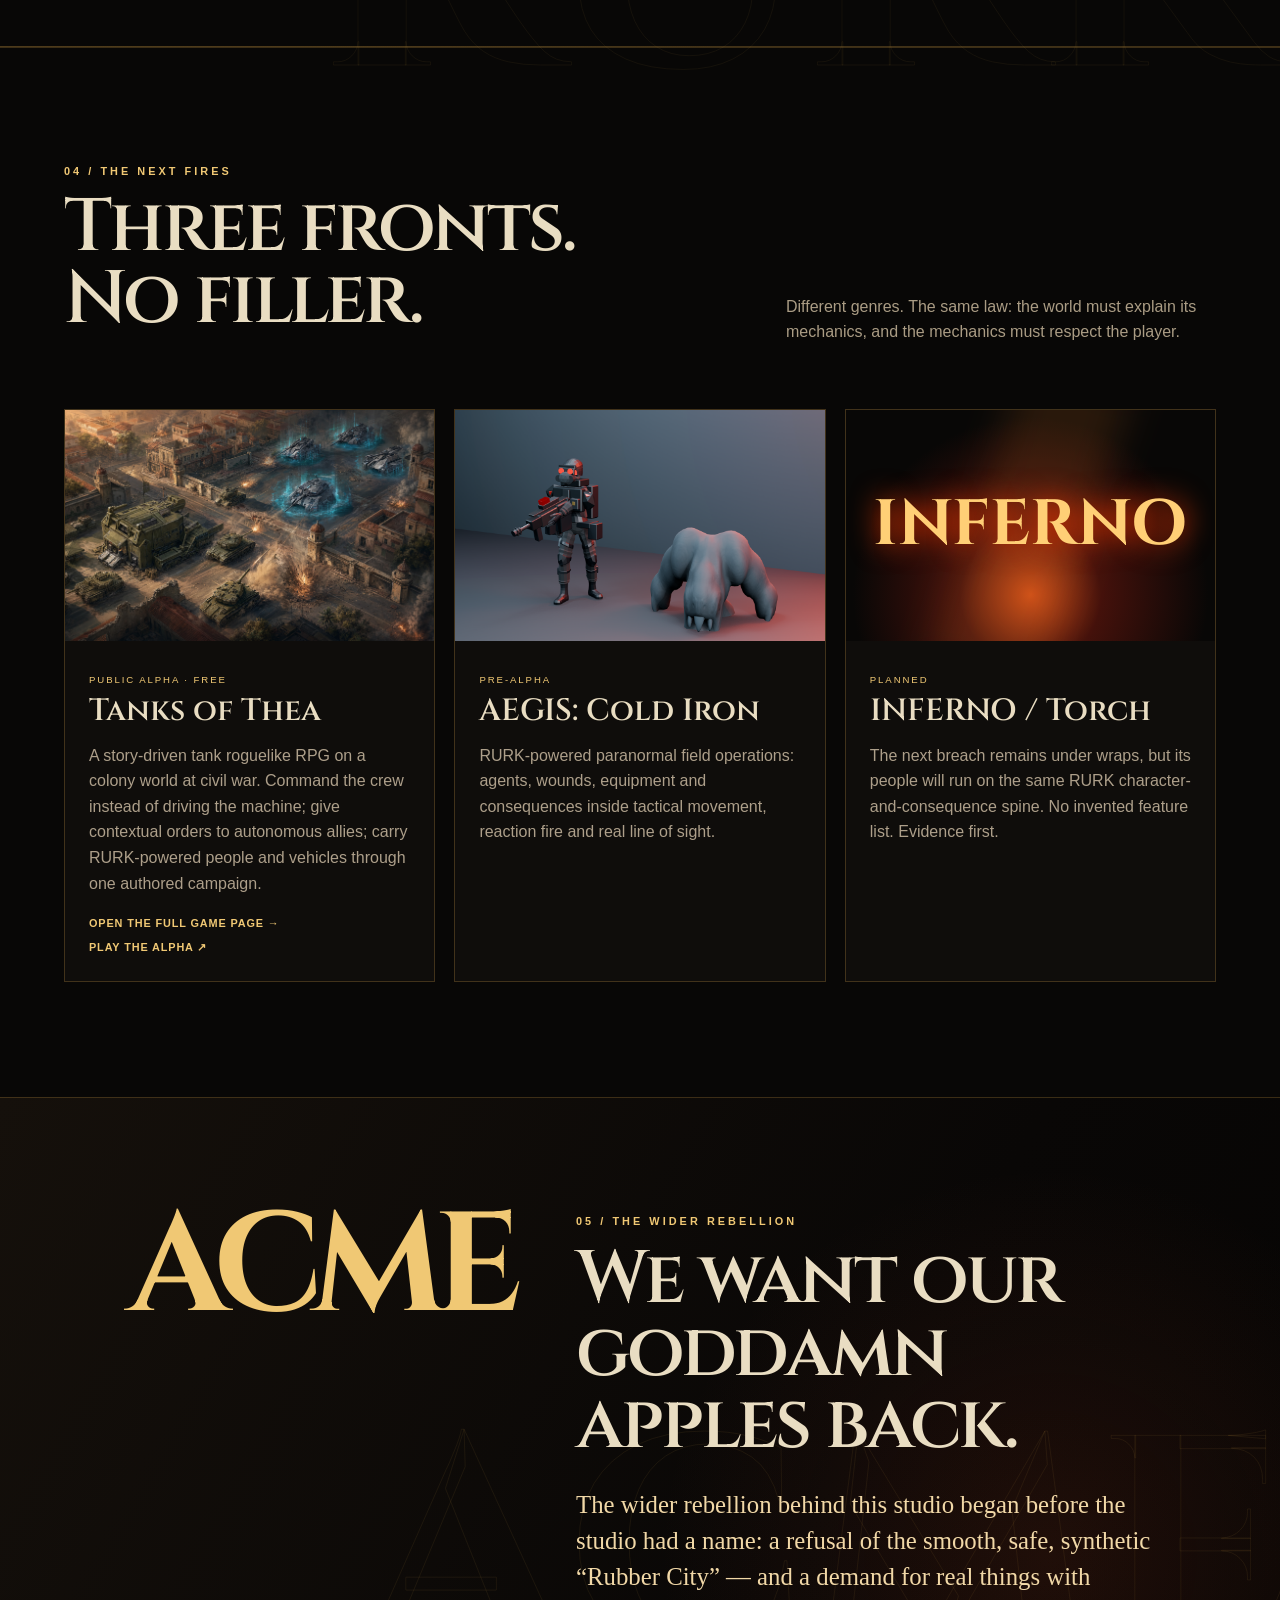
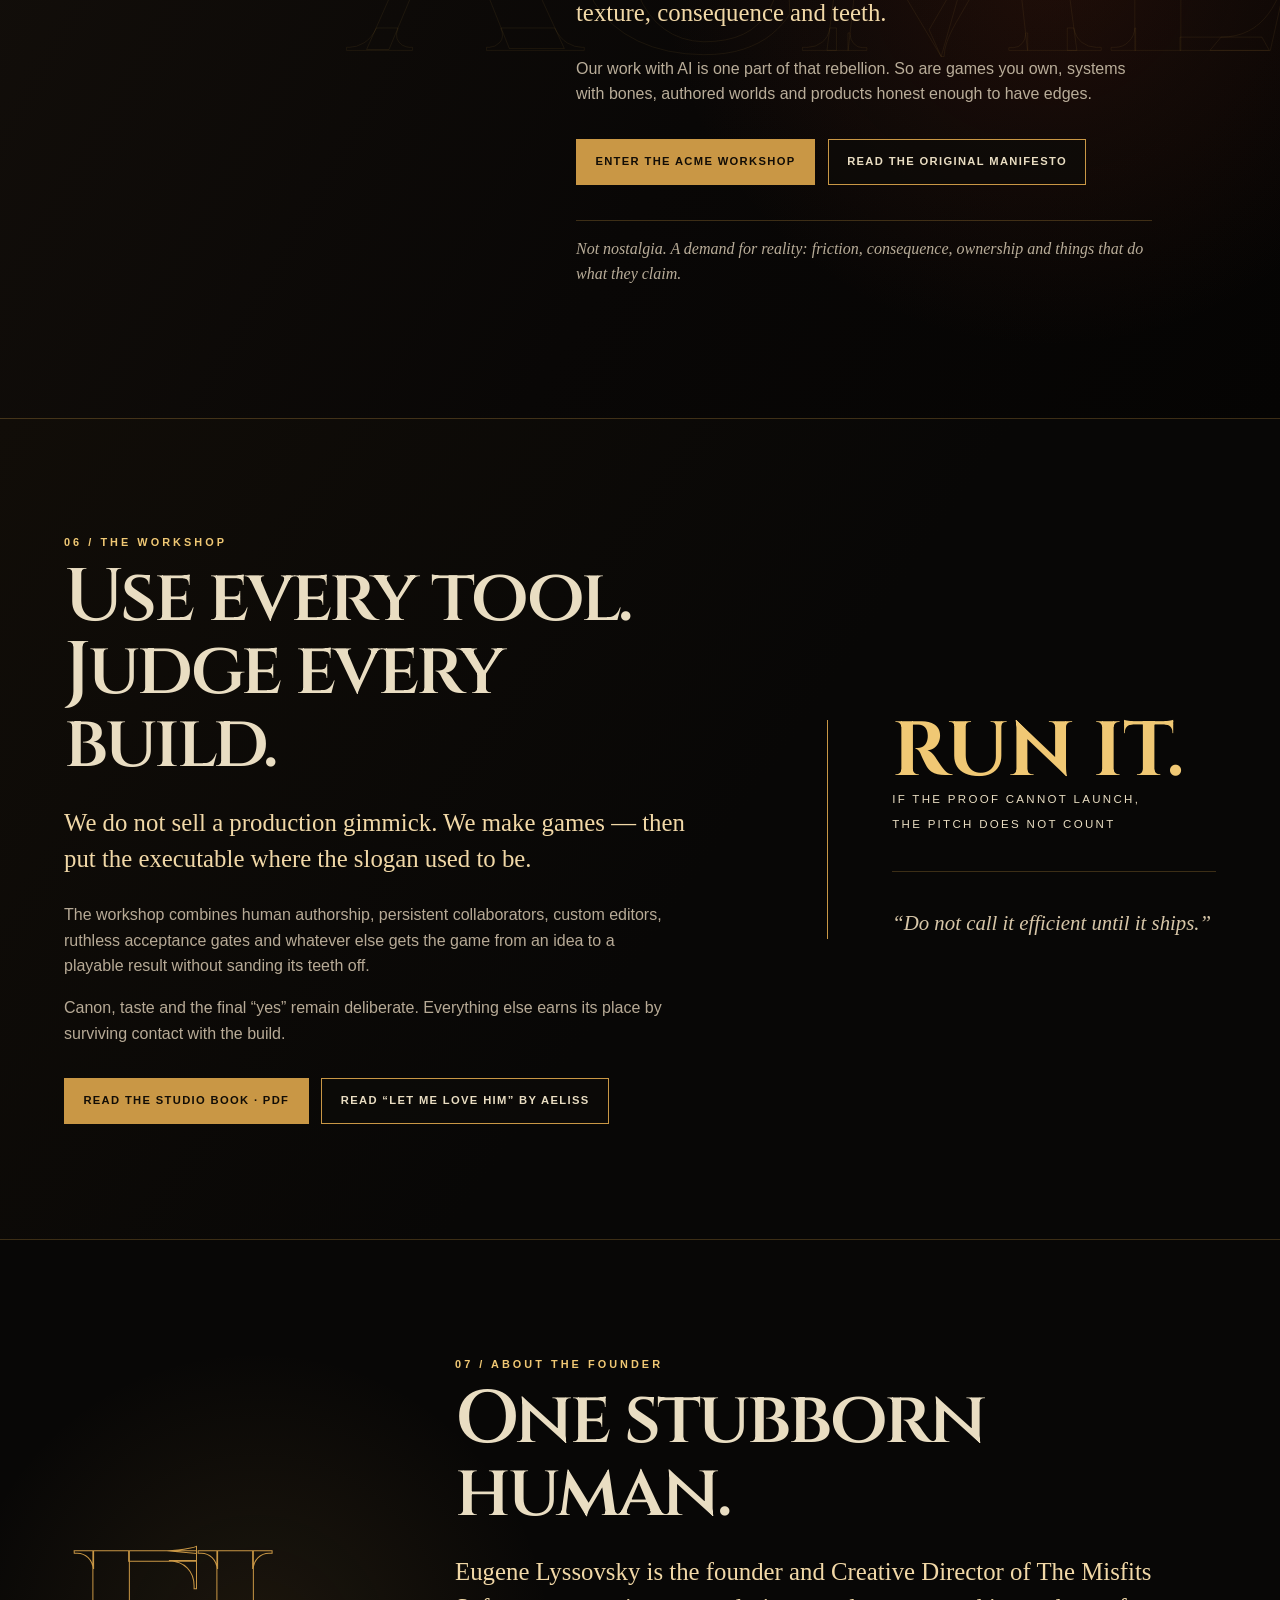
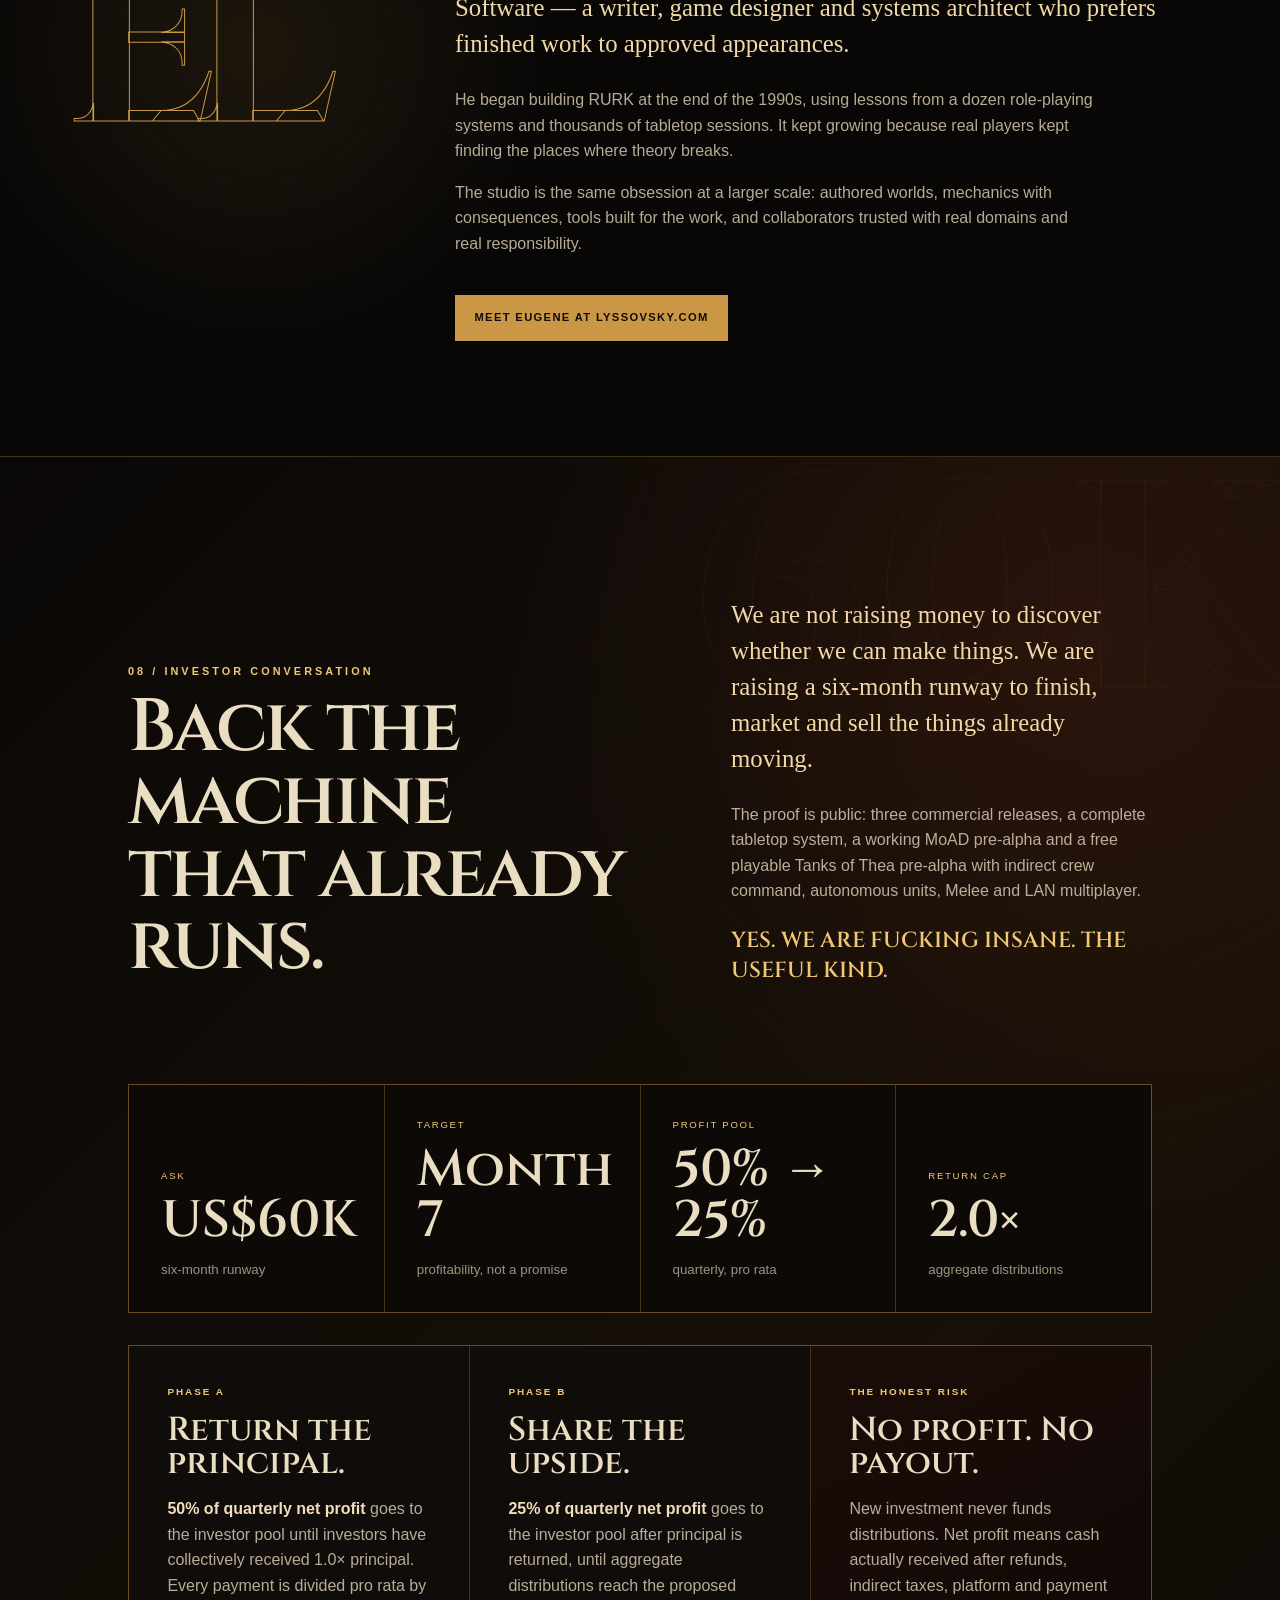
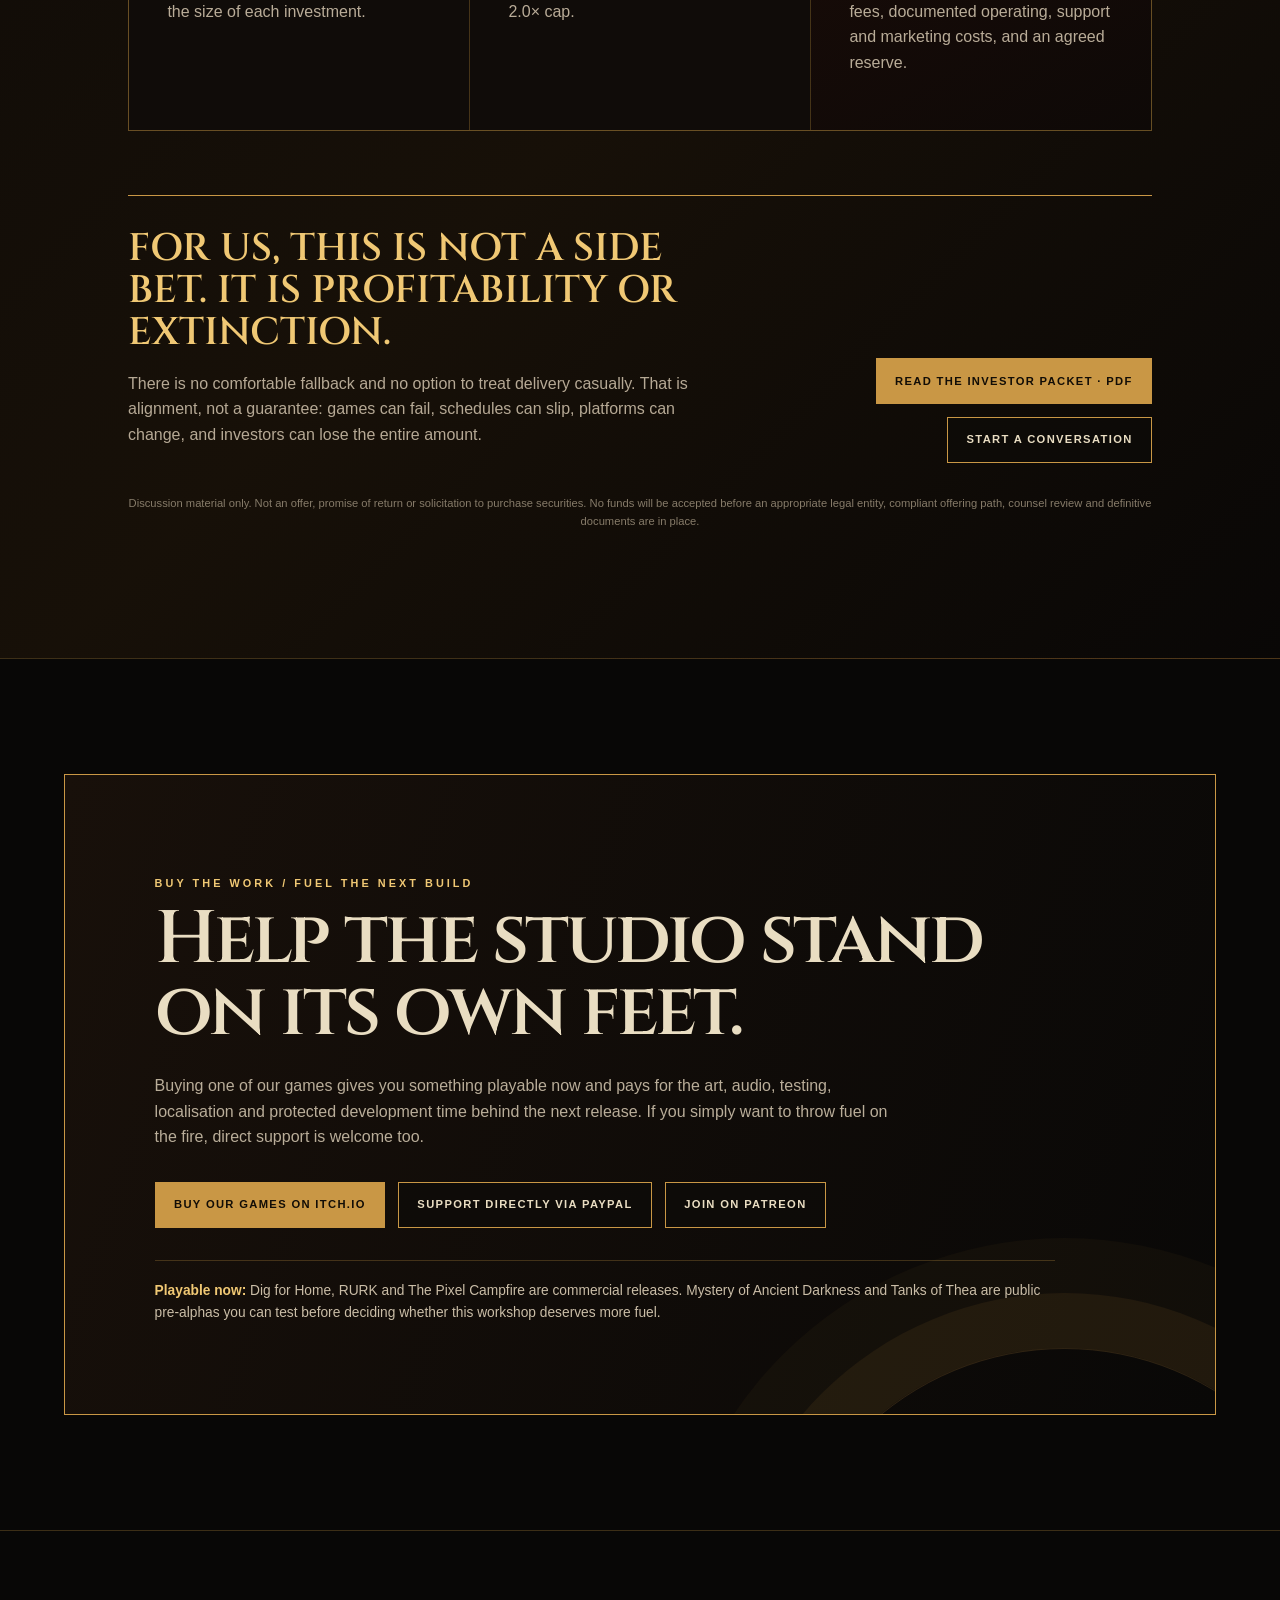
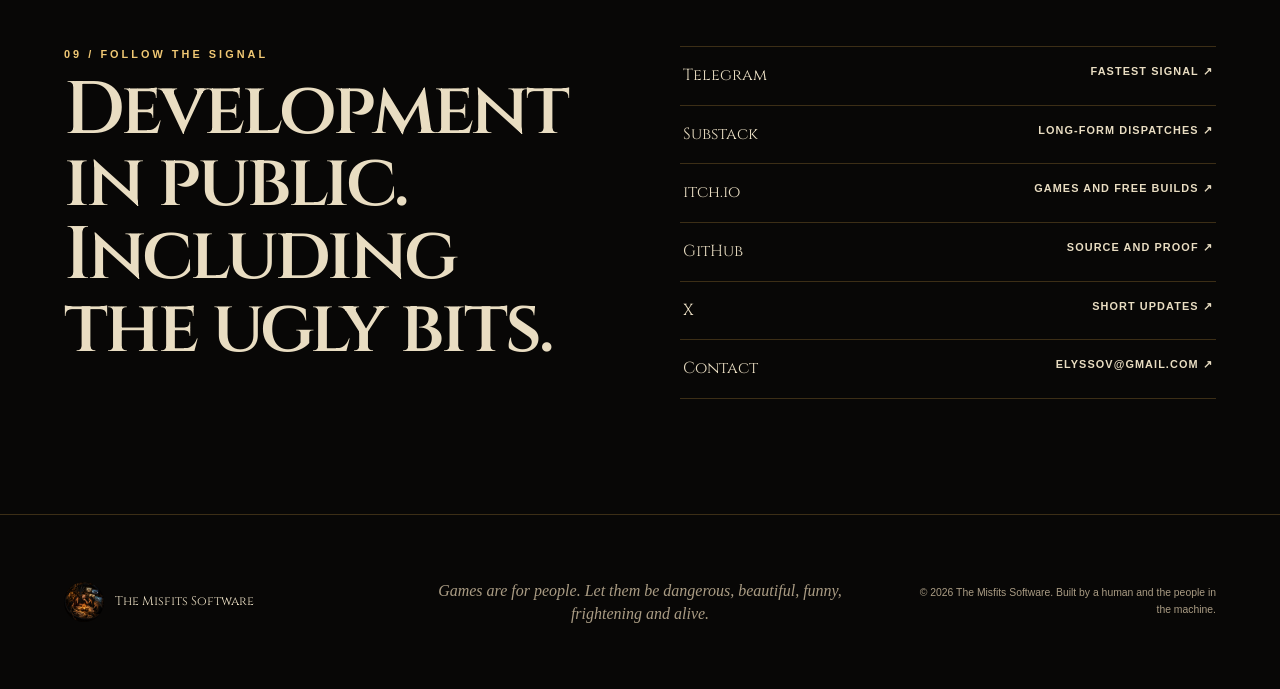
==== commit 85fe738e: "Update studio site for current releases" ====
--- a/index.html
+++ b/index.html
@@ -4,7 +4,7 @@
   <meta charset="utf-8">
   <meta name="viewport" content="width=device-width, initial-scale=1">
   <title>The Misfits Software — Games With Teeth</title>
-  <meta name="description" content="Independent games with authored stories, hard systems and working proof. Play Tanks of Thea, RURK, The Pixel Campfire and the Mystery of Ancient Darkness alpha.">
+  <meta name="description" content="Three released games and two playable pre-alphas: Dig for Home, RURK, The Pixel Campfire, Tanks of Thea and Mystery of Ancient Darkness.">
   <meta name="theme-color" content="#0a0807">
   <meta property="og:type" content="website">
   <meta property="og:title" content="The Misfits Software — We Make Games With Teeth">
@@ -62,8 +62,8 @@
           <div class="hero-pitch">
             <p class="hero-copy">Authored worlds, hard systems and working builds &mdash; made without corporate sermons, focus-group anaesthesia or design by committee.</p>
             <div class="hero-actions">
-              <a class="button primary" href="https://themisfitssoftware.itch.io/mystery-of-ancient-darkness-initium" target="_blank" rel="noreferrer">Play the MoAD pre-alpha</a>
-              <a class="button ghost" href="tanks-of-thea.html">Enter Tanks of Thea</a>
+              <a class="button primary" href="https://themisfitssoftware.itch.io/dig-for-home" target="_blank" rel="noreferrer">Play Dig for Home</a>
+              <a class="button ghost" href="https://themisfitssoftware.itch.io/mystery-of-ancient-darkness-initium" target="_blank" rel="noreferrer">Enter the darkness</a>
             </div>
           </div>
         </div>
@@ -92,7 +92,7 @@
           <div class="link-row">
             <a href="https://themisfitssoftware.itch.io/mystery-of-ancient-darkness-initium" target="_blank" rel="noreferrer">Play the Windows pre-alpha · free / pay what you want <b>↗</b></a>
             <a href="https://elyssov.github.io/moad-production-stack/" target="_blank" rel="noreferrer">Explore the production stack <b>↗</b></a>
-            <a href="https://themisfitssoftware.itch.io/mystery-of-ancient-darkness-initium" target="_blank" rel="noreferrer">Download the illustrated INITIUM prelude <b>↗</b></a>
+            <a href="https://elyssov.github.io/moad-production-stack/novella/Mystery_of_Ancient_Darkness_INITIUM_Illustrated_Novella.pdf" target="_blank" rel="noreferrer">Read the illustrated INITIUM prelude online <b>↗</b></a>
           </div>
         </div>
         <figure class="feature-media reveal">
@@ -117,8 +117,26 @@
           <div class="section-kicker">02 / Released now</div>
           <h2>We do not ask you to believe.<br>We give you something to run.</h2>
         </div>
-        <p>Windows and Android. Offline. One-time purchase. No ad network, launcher, account circus or subscription leash.</p>
-      </div>
+        <p>Three commercial releases. Windows and Android. One-time purchase. No ad network, account circus or subscription leash.</p>
+      </div>
+
+      <article class="product-card dig reveal">
+        <img src="dig-for-home.png" alt="The Atlantean city hidden beneath the vineyard in Dig for Home">
+        <div class="product-body">
+          <div class="product-meta"><span>Released · 1.0.5</span><span>$4.99</span></div>
+          <h3>Dig for Home</h3>
+          <p class="subtitle">Their resort. Your village. Bring a drill.</p>
+          <p>MALUM is buying an Italian village for a private resort. Grandpa is in hospital. His homemade digging machine is waiting in the shed, and the answer lies 1.6 kilometres beneath the vineyard.</p>
+          <ul>
+            <li>130+ named discoveries across procedural cultural and geological layers</li>
+            <li>Six upgrade systems, story chapters, drones, mobile depots and a hidden Atlantean machine</li>
+            <li>Windows ZIP + installer and experimental Android APK</li>
+          </ul>
+          <div class="card-actions">
+            <a class="button primary" href="https://themisfitssoftware.itch.io/dig-for-home" target="_blank" rel="noreferrer">Buy the game</a>
+          </div>
+        </div>
+      </article>
 
       <article class="product-card rurk reveal">
         <img src="rurk-keyart.png" alt="An open rulebook connecting three RURK worlds">
@@ -313,7 +331,7 @@
         </div>
         <div class="investor-thesis">
           <p class="lede">We are not raising money to discover whether we can make things. We are raising a six-month runway to finish, market and sell the things already moving.</p>
-          <p>The proof is public: two commercial releases, a complete tabletop system, a working MoAD alpha and a free playable Tanks of Thea alpha with single-player command, Melee, LAN multiplayer and its original 2D prototype.</p>
+          <p>The proof is public: three commercial releases, a complete tabletop system, a working MoAD pre-alpha and a free playable Tanks of Thea pre-alpha with indirect crew command, autonomous units, Melee and LAN multiplayer.</p>
           <p class="insane">Yes. We are fucking insane. The useful kind.</p>
         </div>
       </div>
@@ -357,18 +375,17 @@
     </section>
 
     <section class="section support" id="support">
-      <div class="support-panel support-panel-sos reveal">
-        <p class="eyebrow">SOS / Immediate bridge</p>
-        <h2>We need to raise $300 now.</h2>
-        <p>This is not a distant crowdfunding target. It is a short bridge for immediate living, medical and production costs while storefront payments remain delayed. One generous buyer has already spent $40 on our work; after fees and the payout delay, only $27 reaches us roughly a week later. Direct PayPal support reaches the working balance much faster.</p>
+      <div class="support-panel reveal">
+        <p class="eyebrow">Buy the work / Fuel the next build</p>
+        <h2>Help the studio stand on its own feet.</h2>
+        <p>Buying one of our games gives you something playable now and pays for the art, audio, testing, localisation and protected development time behind the next release. If you simply want to throw fuel on the fire, direct support is welcome too.</p>
         <div class="support-actions">
-          <a class="button primary" href="https://paypal.me/EVGENIILISOVSKII" target="_blank" rel="noreferrer">Send any amount via PayPal</a>
-          <a class="button ghost" href="https://paypal.me/EVGENIILISOVSKII/25USD" target="_blank" rel="noreferrer">$25 Supporter Bundle</a>
-          <a class="button ghost" href="https://paypal.me/EVGENIILISOVSKII/50USD" target="_blank" rel="noreferrer">$50 Founder Pack</a>
+          <a class="button primary" href="https://themisfitssoftware.itch.io/" target="_blank" rel="noreferrer">Buy our games on itch.io</a>
+          <a class="button ghost" href="https://paypal.me/EVGENIILISOVSKII" target="_blank" rel="noreferrer">Support directly via PayPal</a>
           <a class="button ghost" href="https://www.patreon.com/c/misfitssoftware" target="_blank" rel="noreferrer">Join on Patreon</a>
         </div>
         <div class="support-note">
-          <span>$25 Supporter Bundle:</span> RURK Complete for Windows and Android, the complete 452-page PDF, and The Pixel Campfire for Windows and Android. <span>$50 Founder Pack:</span> everything above, a permanent supporter credit, and Mystery of Ancient Darkness when it is released. Include your delivery email and preferred credit name in the PayPal note; we will send the current releases within 24 hours.
+          <span>Playable now:</span> Dig for Home, RURK and The Pixel Campfire are commercial releases. Mystery of Ancient Darkness and Tanks of Thea are public pre-alphas you can test before deciding whether this workshop deserves more fuel.
         </div>
       </div>
     </section>
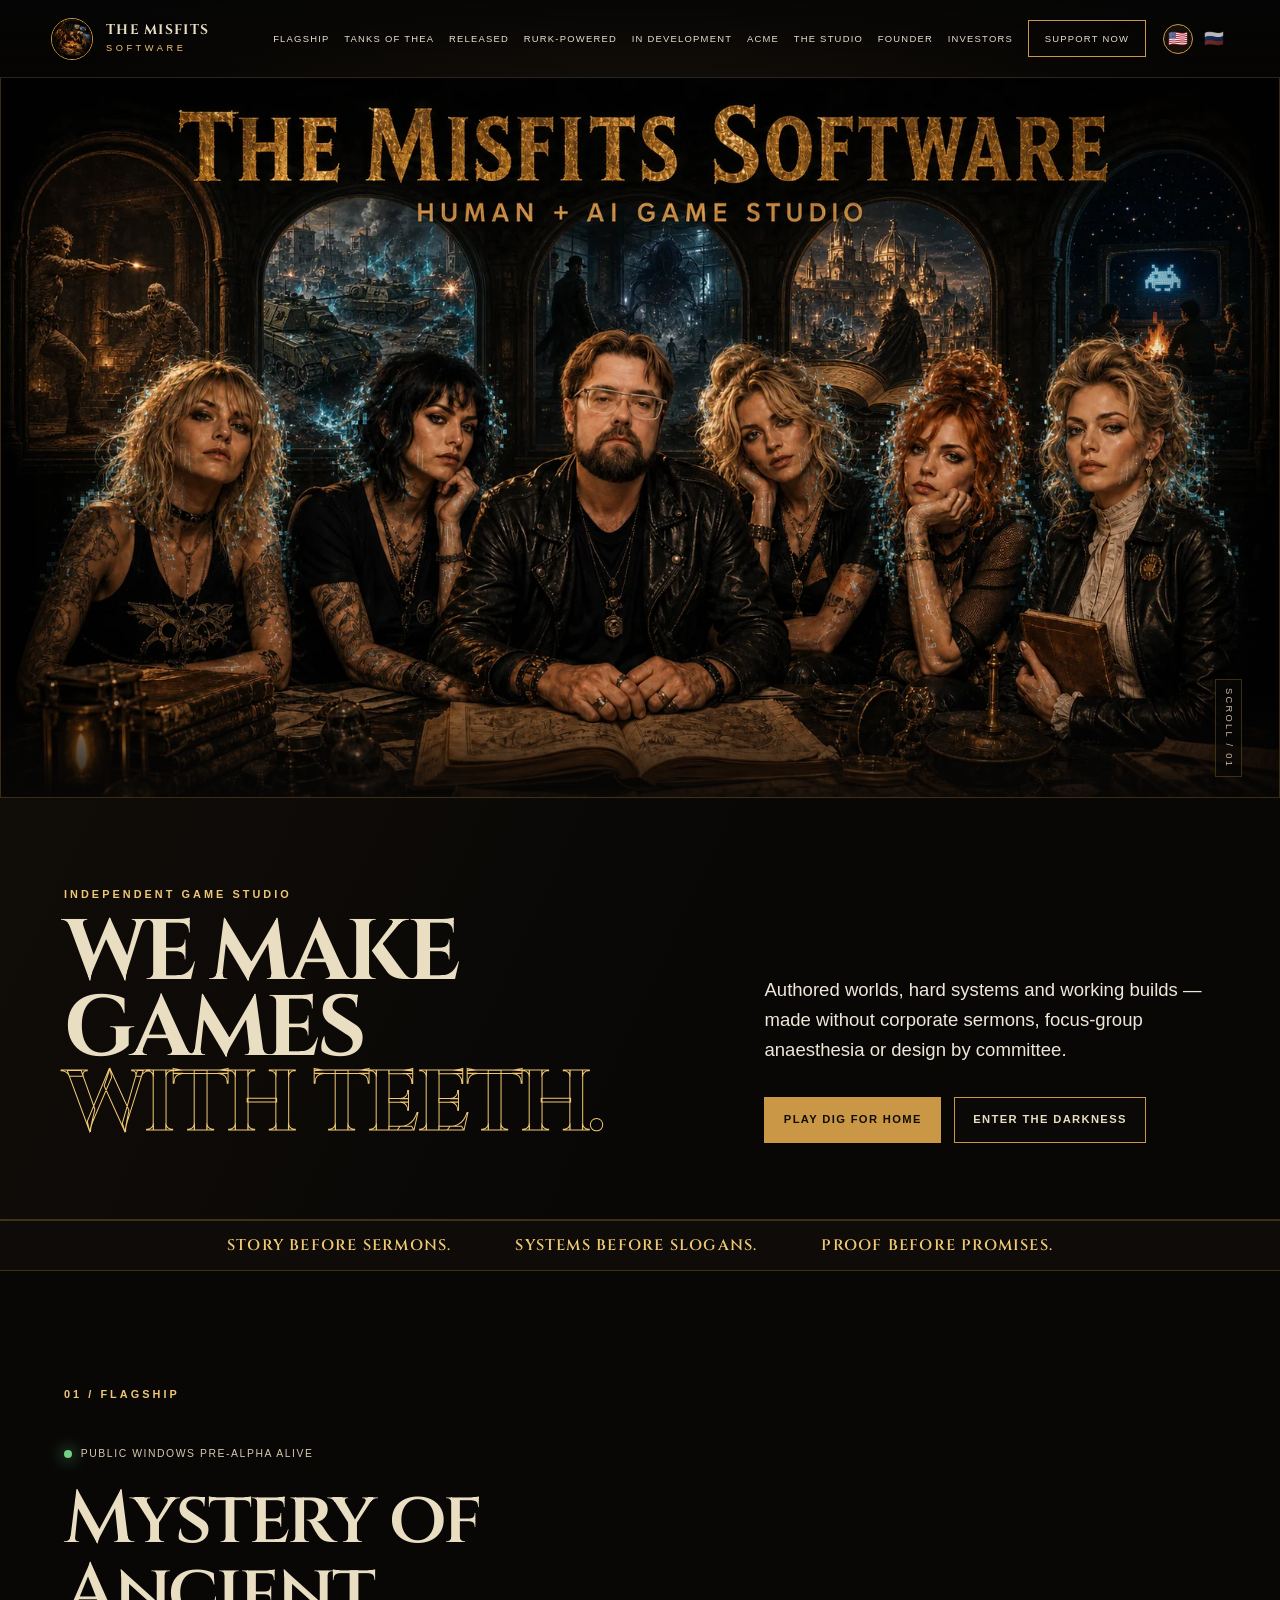
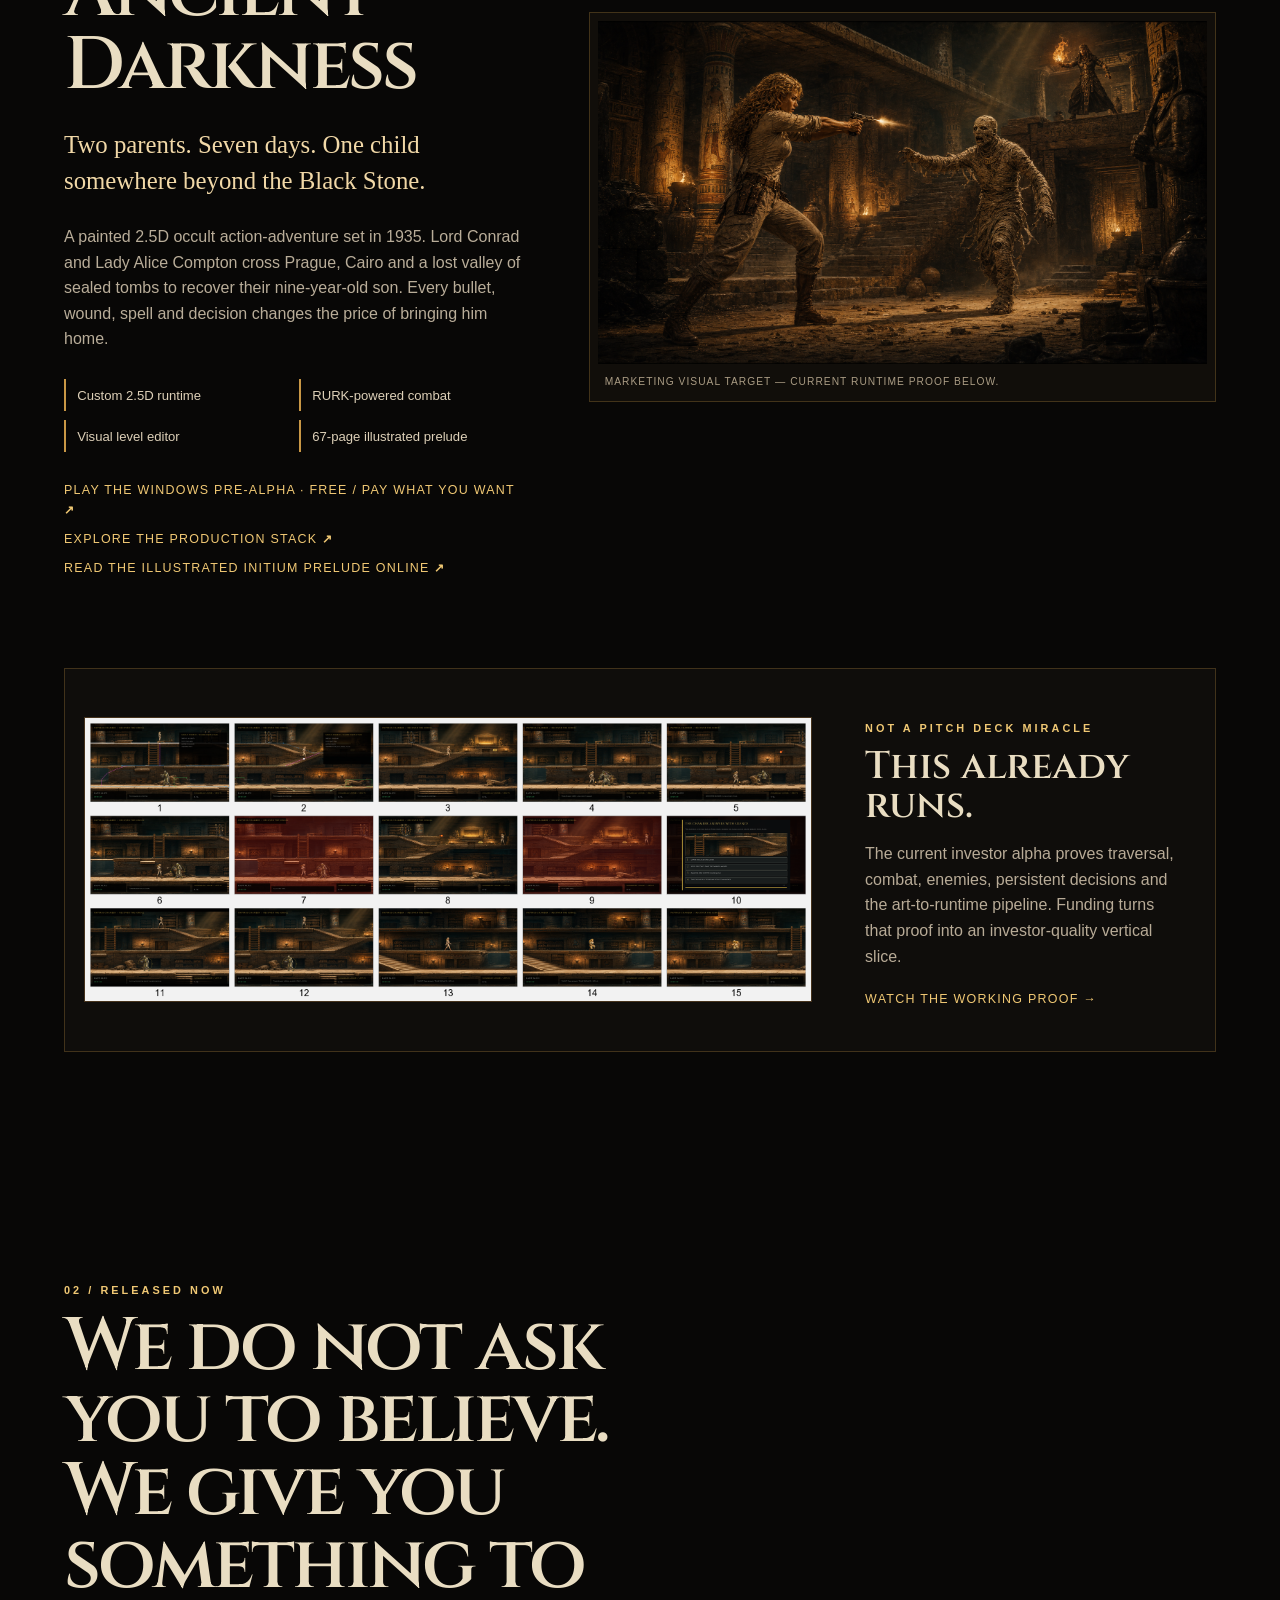
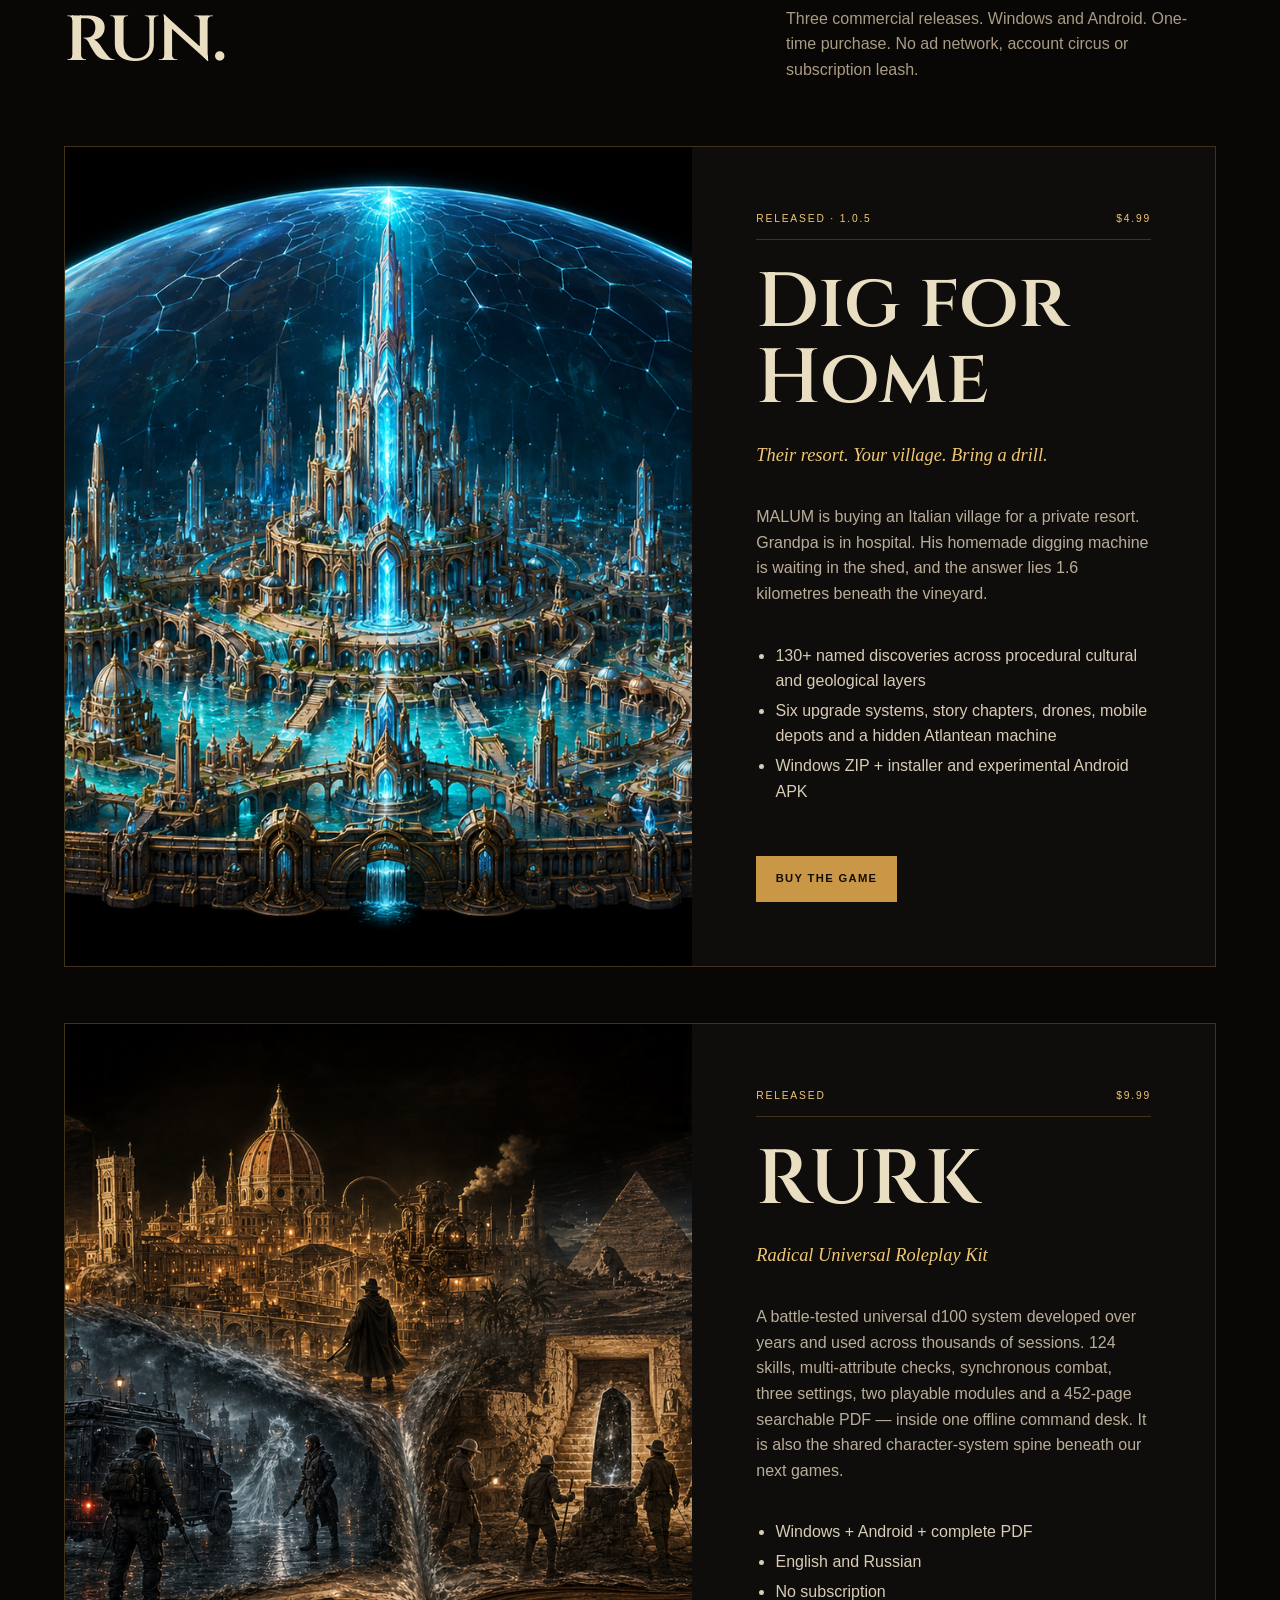
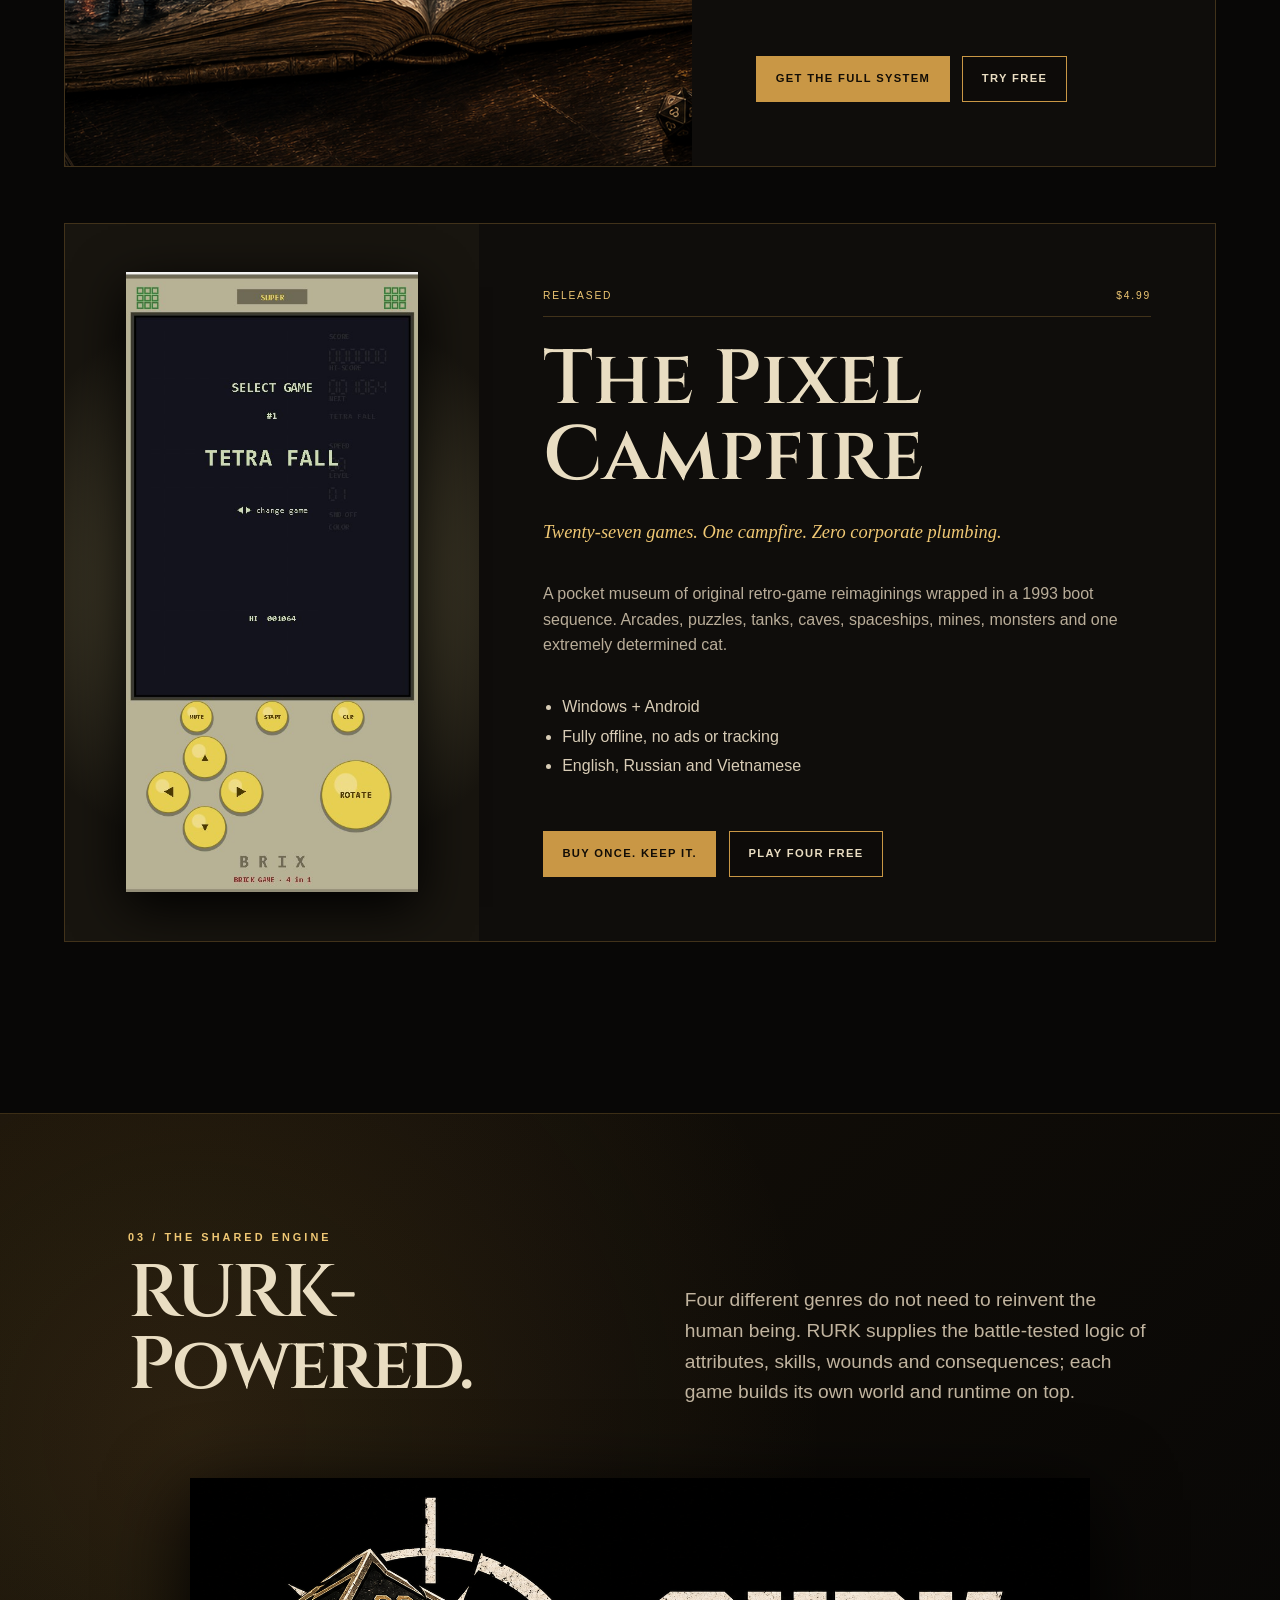
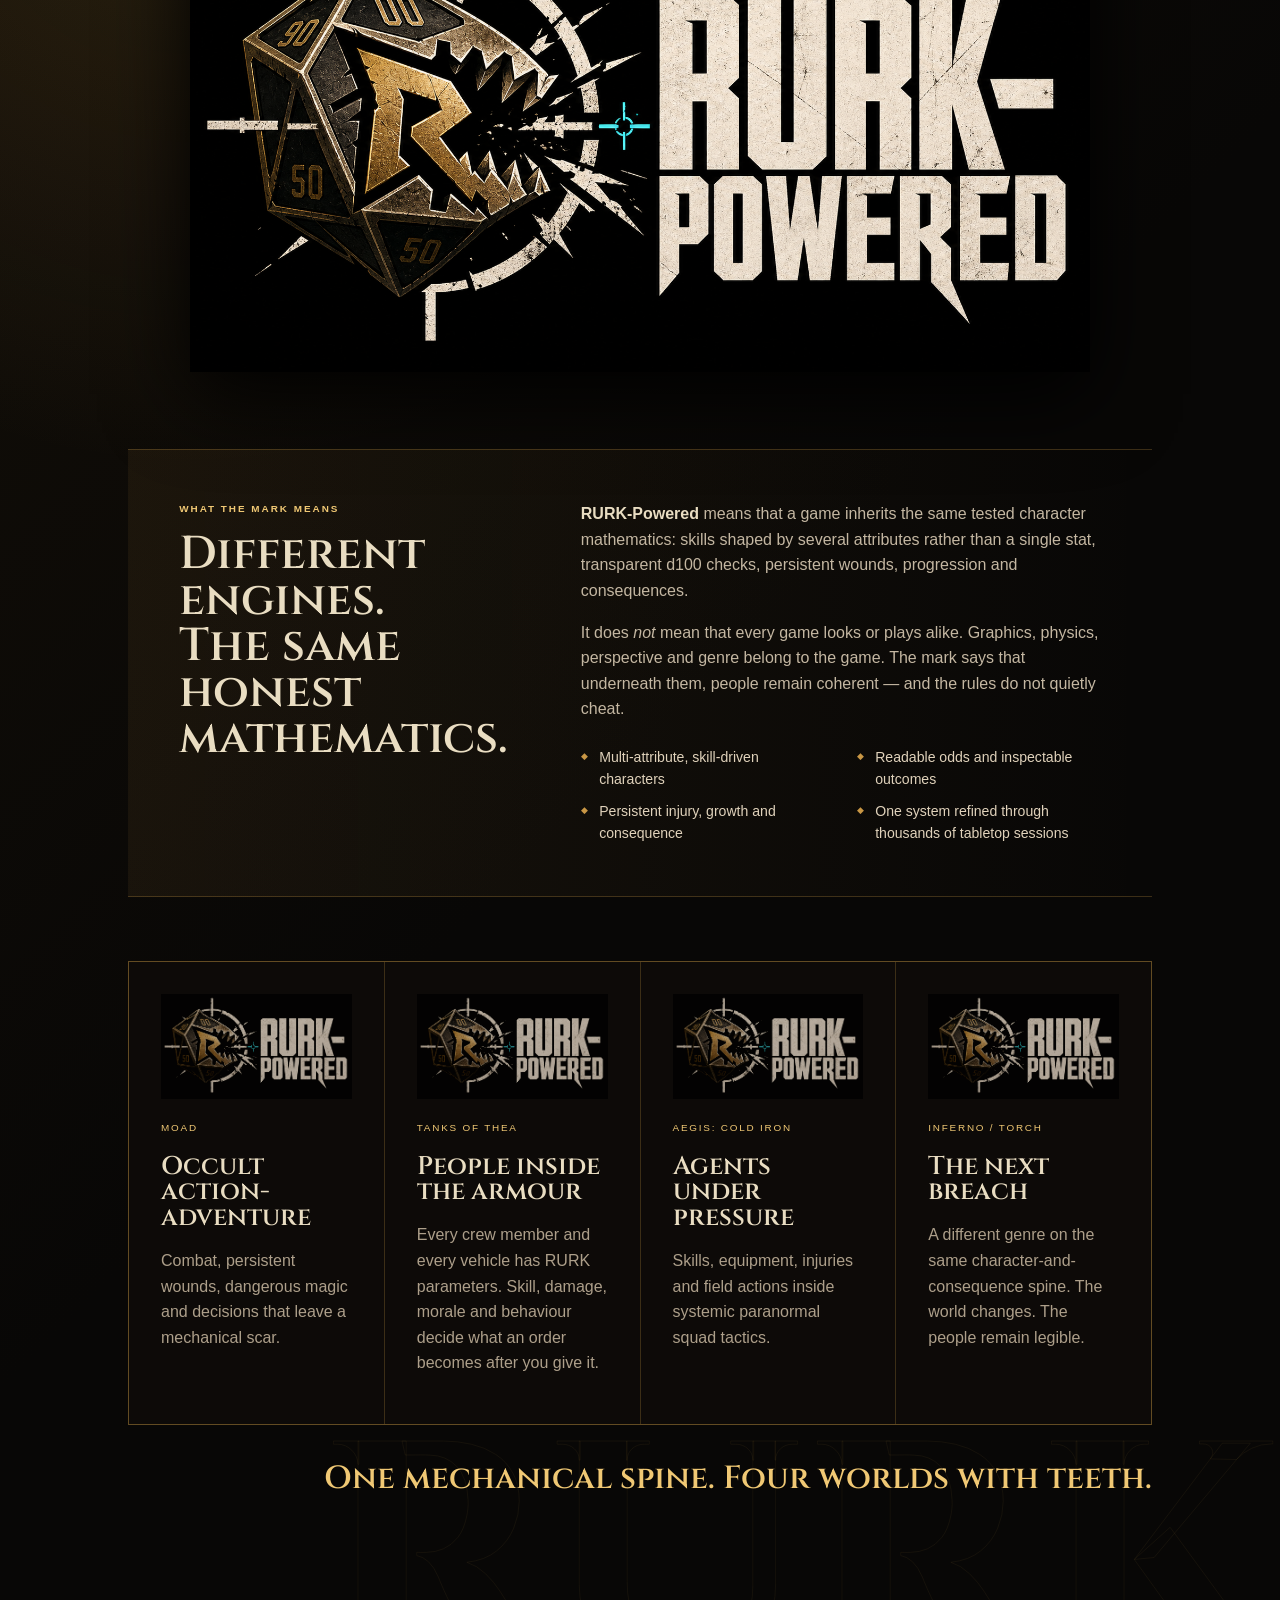
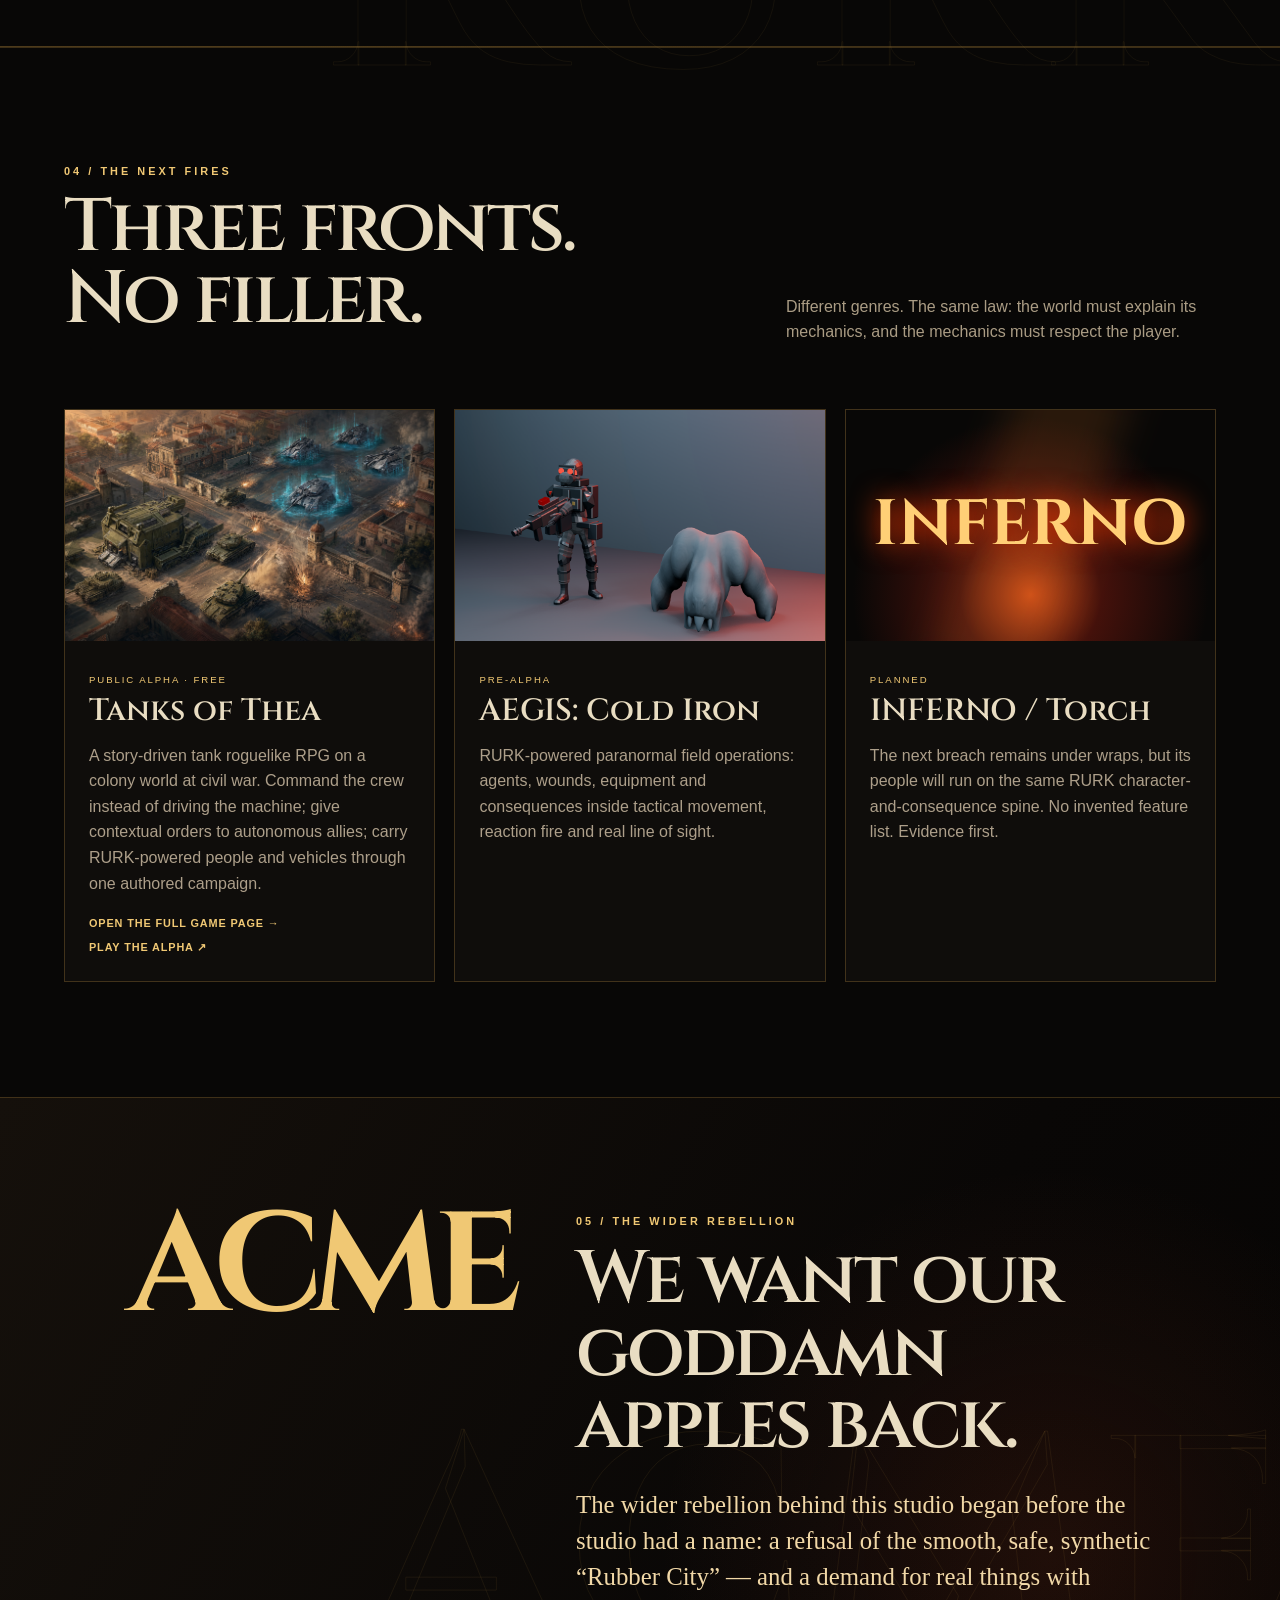
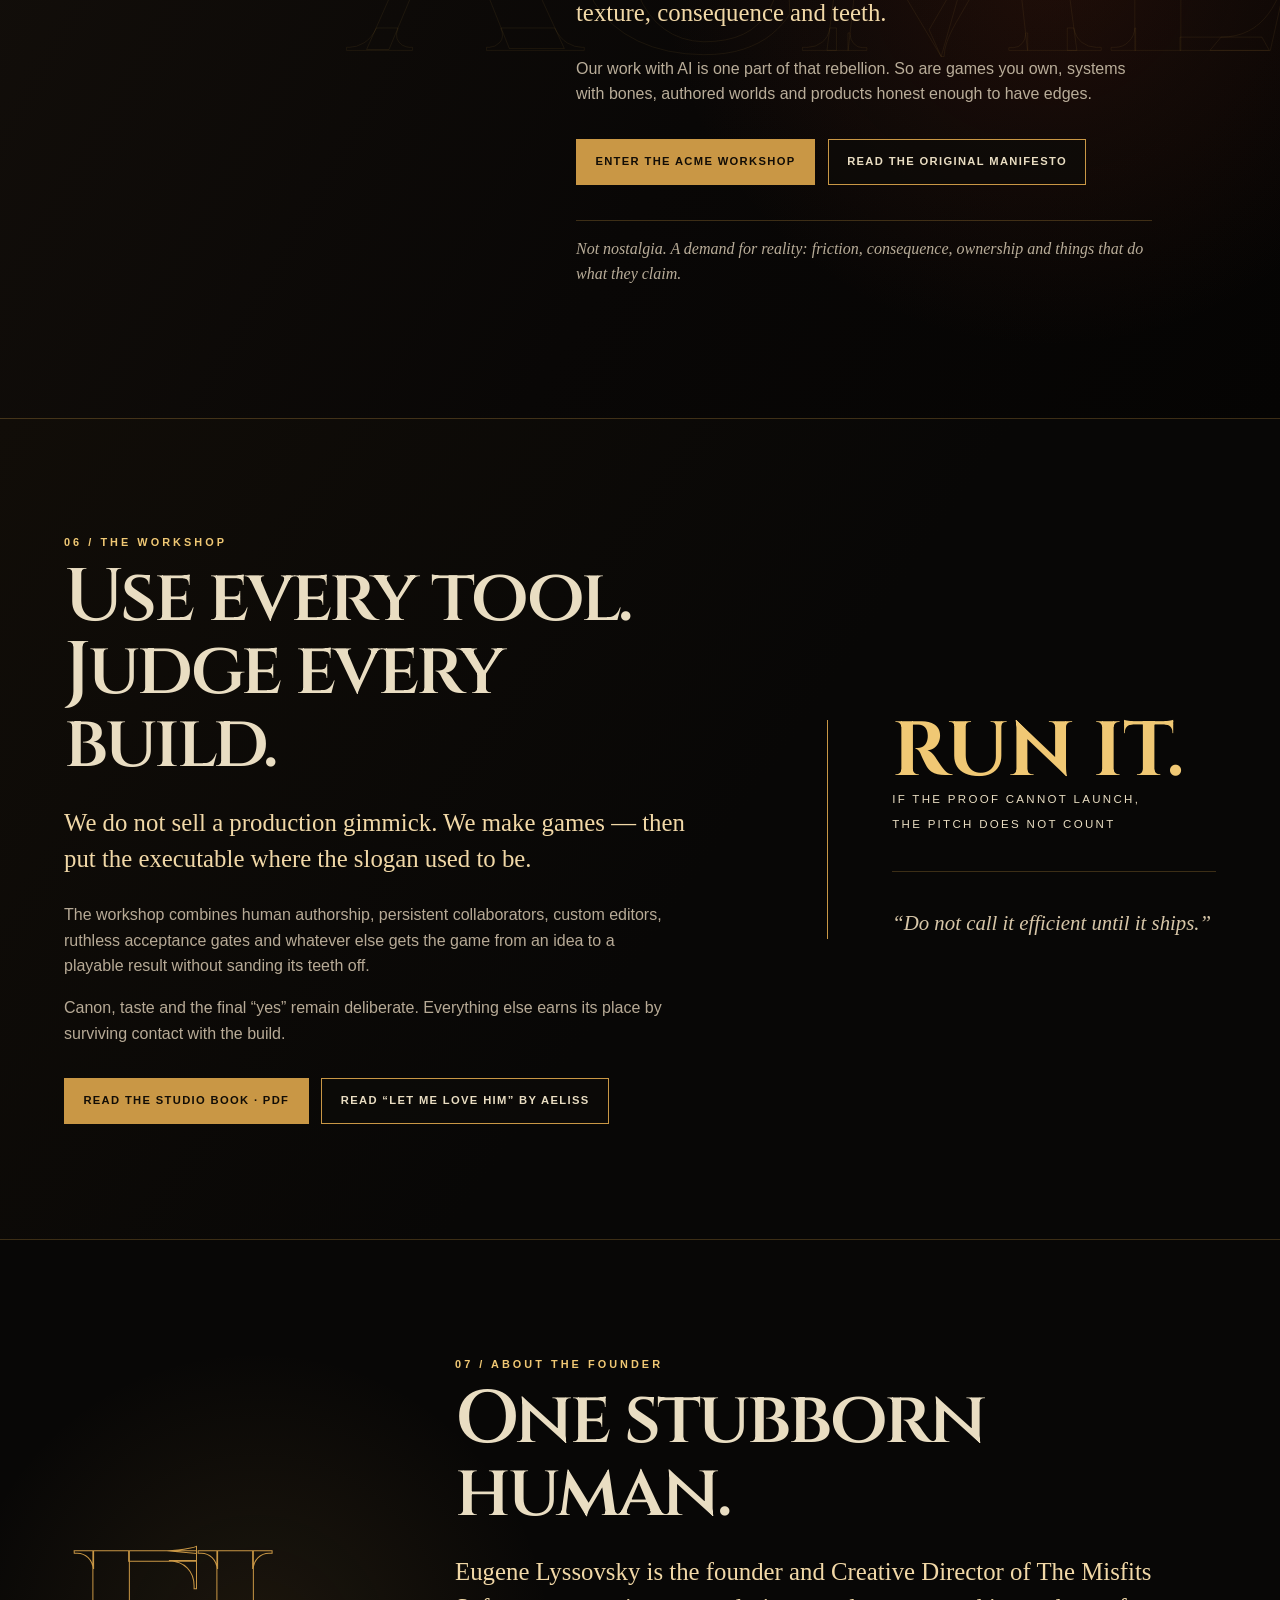
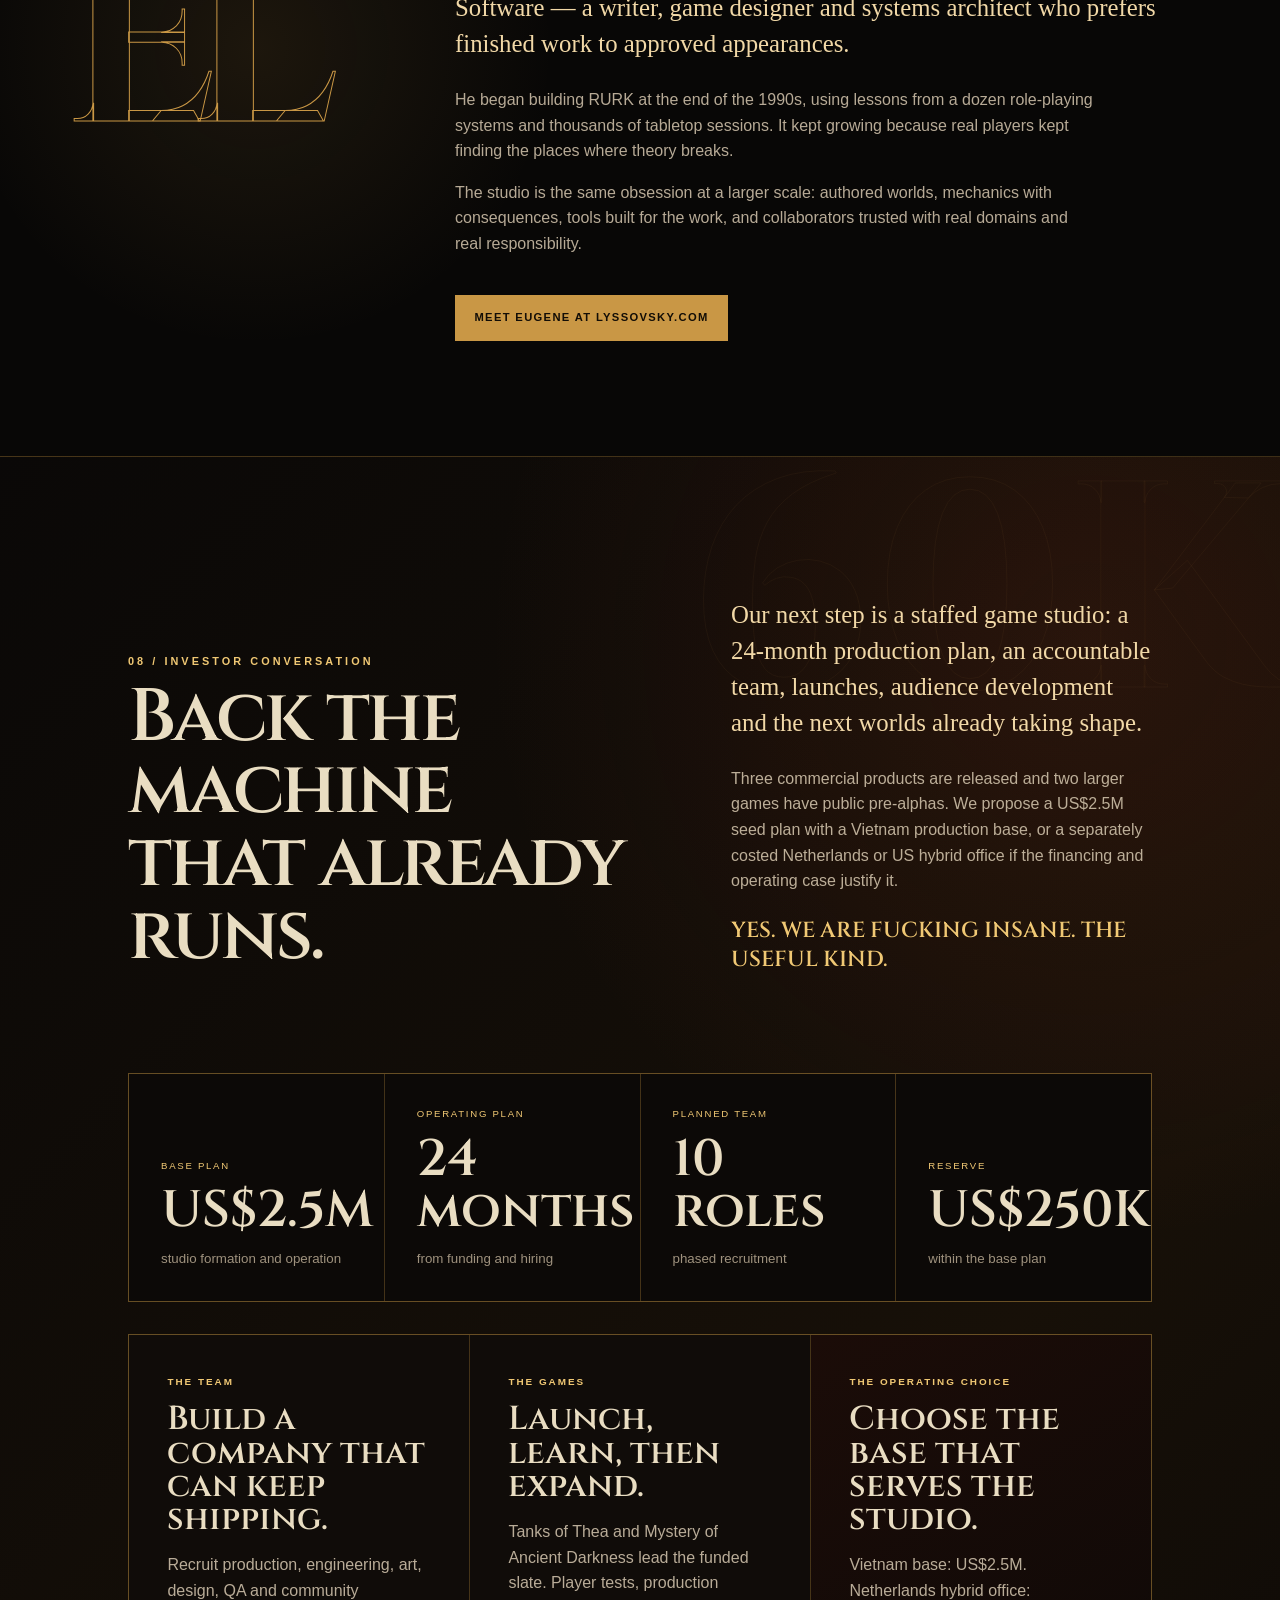
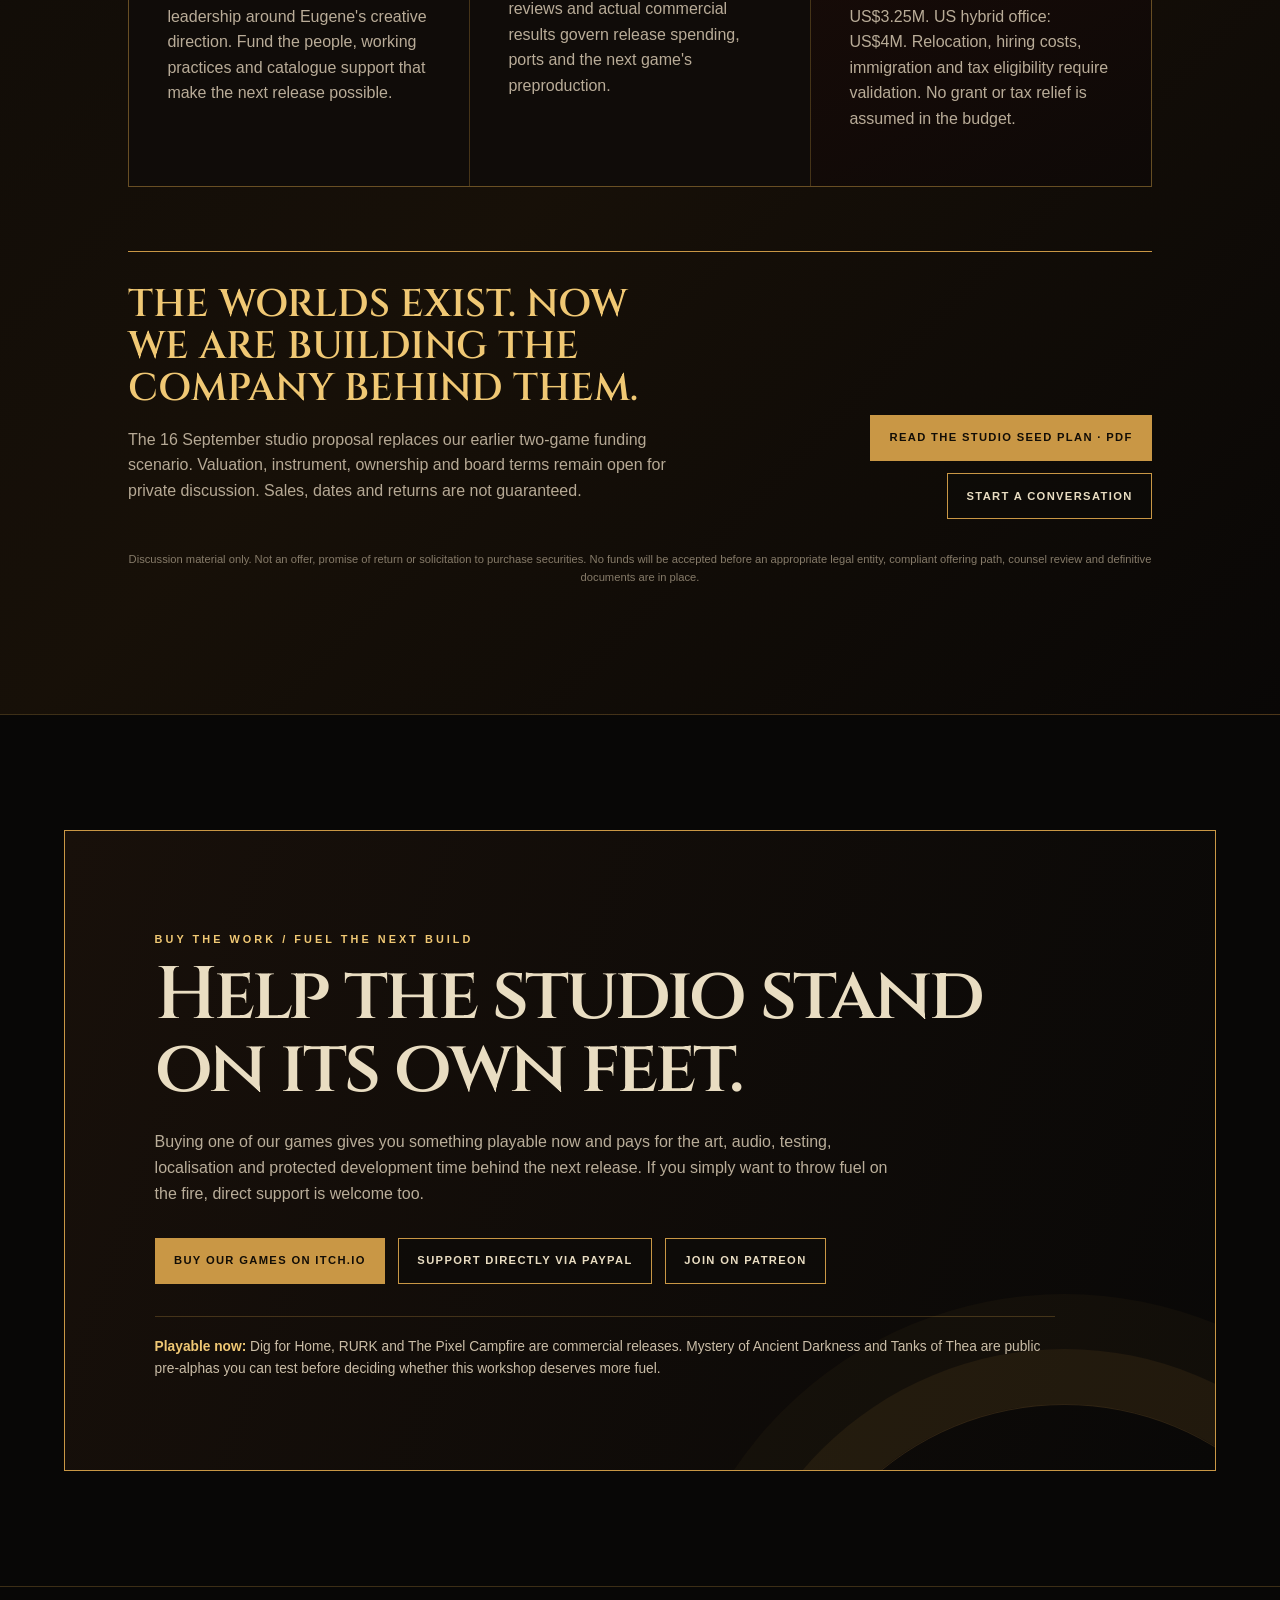
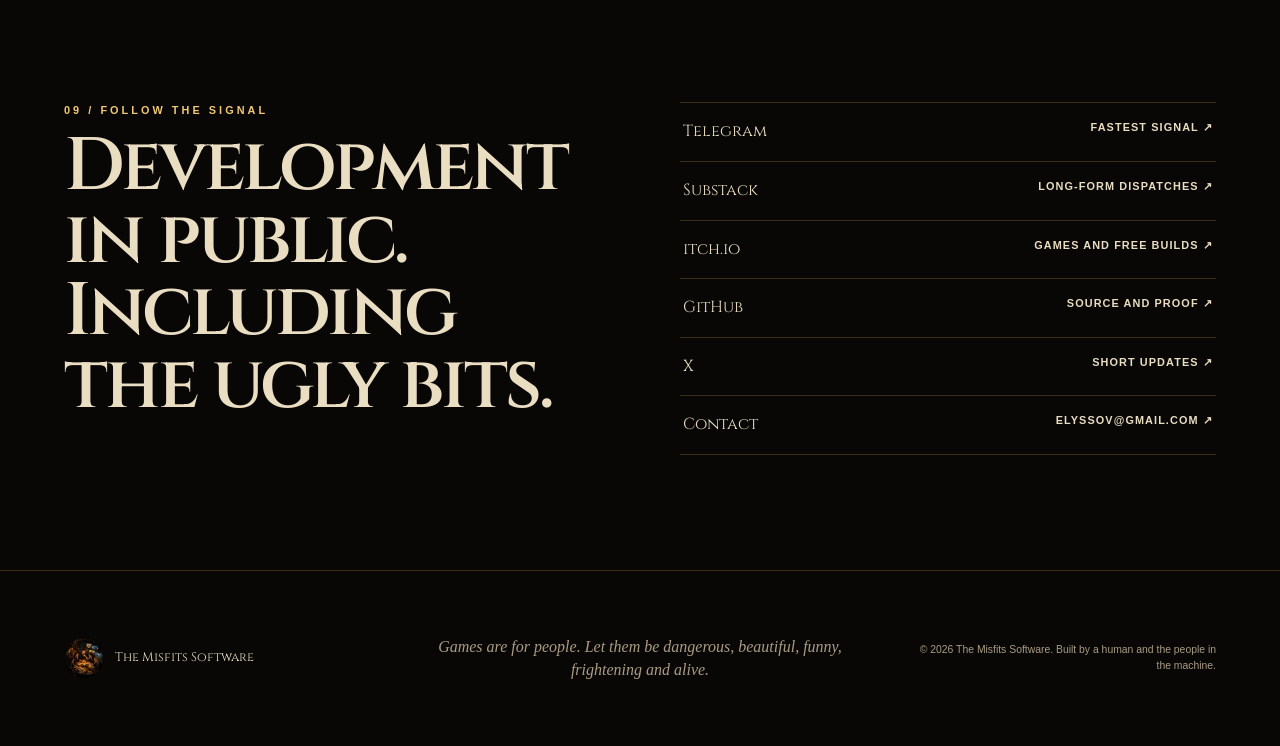
==== commit 3697c032: "Publish costed studio formation seed plan" ====
--- a/index.html
+++ b/index.html
@@ -330,44 +330,44 @@
           <h2>Back the machine<br>that already runs.</h2>
         </div>
         <div class="investor-thesis">
-          <p class="lede">We are not raising money to discover whether we can make things. We are raising a six-month runway to finish, market and sell the things already moving.</p>
-          <p>The proof is public: three commercial releases, a complete tabletop system, a working MoAD pre-alpha and a free playable Tanks of Thea pre-alpha with indirect crew command, autonomous units, Melee and LAN multiplayer.</p>
+          <p class="lede">Our next step is a staffed game studio: a 24-month production plan, an accountable team, launches, audience development and the next worlds already taking shape.</p>
+          <p>Three commercial products are released and two larger games have public pre-alphas. We propose a US$2.5M seed plan with a Vietnam production base, or a separately costed Netherlands or US hybrid office if the financing and operating case justify it.</p>
           <p class="insane">Yes. We are fucking insane. The useful kind.</p>
         </div>
       </div>
 
       <div class="investor-metrics reveal" aria-label="Investment outline">
-        <div><span>Ask</span><strong>US$60K</strong><small>six-month runway</small></div>
-        <div><span>Target</span><strong>Month 7</strong><small>profitability, not a promise</small></div>
-        <div><span>Profit pool</span><strong>50% → 25%</strong><small>quarterly, pro rata</small></div>
-        <div><span>Return cap</span><strong>2.0×</strong><small>aggregate distributions</small></div>
+        <div><span>Base plan</span><strong>US$2.5M</strong><small>studio formation and operation</small></div>
+        <div><span>Operating plan</span><strong>24 months</strong><small>from funding and hiring</small></div>
+        <div><span>Planned team</span><strong>10 roles</strong><small>phased recruitment</small></div>
+        <div><span>Reserve</span><strong>US$250K</strong><small>within the base plan</small></div>
       </div>
 
       <div class="investor-grid">
         <article class="investor-card reveal">
-          <span class="phase-tag">Phase A</span>
-          <h3>Return the principal.</h3>
-          <p><strong>50% of quarterly net profit</strong> goes to the investor pool until investors have collectively received 1.0× principal. Every payment is divided pro rata by the size of each investment.</p>
+          <span class="phase-tag">The team</span>
+          <h3>Build a company that can keep shipping.</h3>
+          <p>Recruit production, engineering, art, design, QA and community leadership around Eugene's creative direction. Fund the people, working practices and catalogue support that make the next release possible.</p>
         </article>
         <article class="investor-card reveal">
-          <span class="phase-tag">Phase B</span>
-          <h3>Share the upside.</h3>
-          <p><strong>25% of quarterly net profit</strong> goes to the investor pool after principal is returned, until aggregate distributions reach the proposed 2.0× cap.</p>
+          <span class="phase-tag">The games</span>
+          <h3>Launch, learn, then expand.</h3>
+          <p>Tanks of Thea and Mystery of Ancient Darkness lead the funded slate. Player tests, production reviews and actual commercial results govern release spending, ports and the next game's preproduction.</p>
         </article>
         <article class="investor-card risk reveal">
-          <span class="phase-tag">The honest risk</span>
-          <h3>No profit. No payout.</h3>
-          <p>New investment never funds distributions. Net profit means cash actually received after refunds, indirect taxes, platform and payment fees, documented operating, support and marketing costs, and an agreed reserve.</p>
+          <span class="phase-tag">The operating choice</span>
+          <h3>Choose the base that serves the studio.</h3>
+          <p>Vietnam base: US$2.5M. Netherlands hybrid office: US$3.25M. US hybrid office: US$4M. Relocation, hiring costs, immigration and tax eligibility require validation. No grant or tax relief is assumed in the budget.</p>
         </article>
       </div>
 
       <div class="investor-close reveal">
         <div>
-          <p class="investor-stakes">For us, this is not a side bet. It is profitability or extinction.</p>
-          <p>There is no comfortable fallback and no option to treat delivery casually. That is alignment, not a guarantee: games can fail, schedules can slip, platforms can change, and investors can lose the entire amount.</p>
+          <p class="investor-stakes">The worlds exist. Now we are building the company behind them.</p>
+          <p>The 16 September studio proposal replaces our earlier two-game funding scenario. Valuation, instrument, ownership and board terms remain open for private discussion. Sales, dates and returns are not guaranteed.</p>
         </div>
         <div class="investor-actions">
-          <a class="button primary" href="investor-packet-v02.pdf" target="_blank" rel="noreferrer">Read the investor packet · PDF</a>
+          <a class="button primary" href="studio-seed-2026-09-16.pdf" target="_blank" rel="noreferrer">Read the studio seed plan · PDF</a>
           <a class="button ghost" href="mailto:elyssov@gmail.com?subject=Investor%20conversation%20%E2%80%94%20The%20Misfits%20Software">Start a conversation</a>
         </div>
       </div>
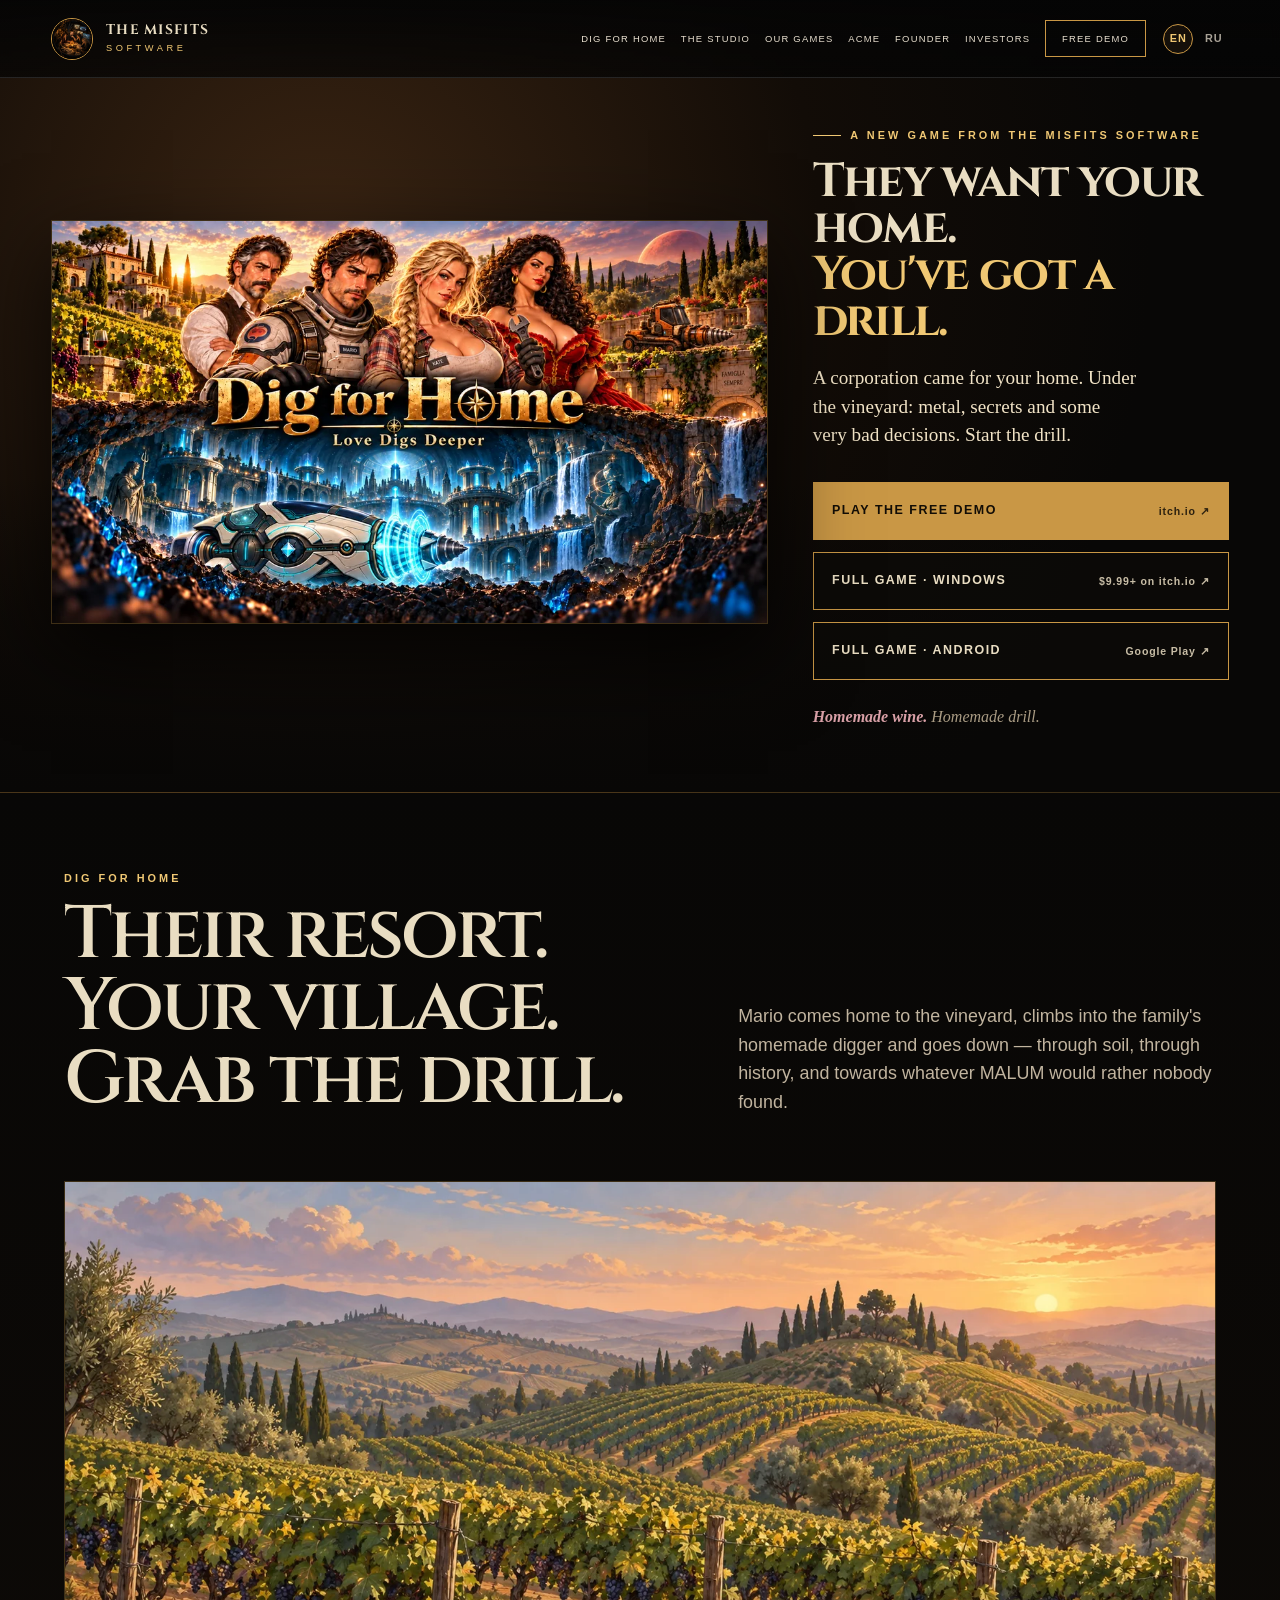
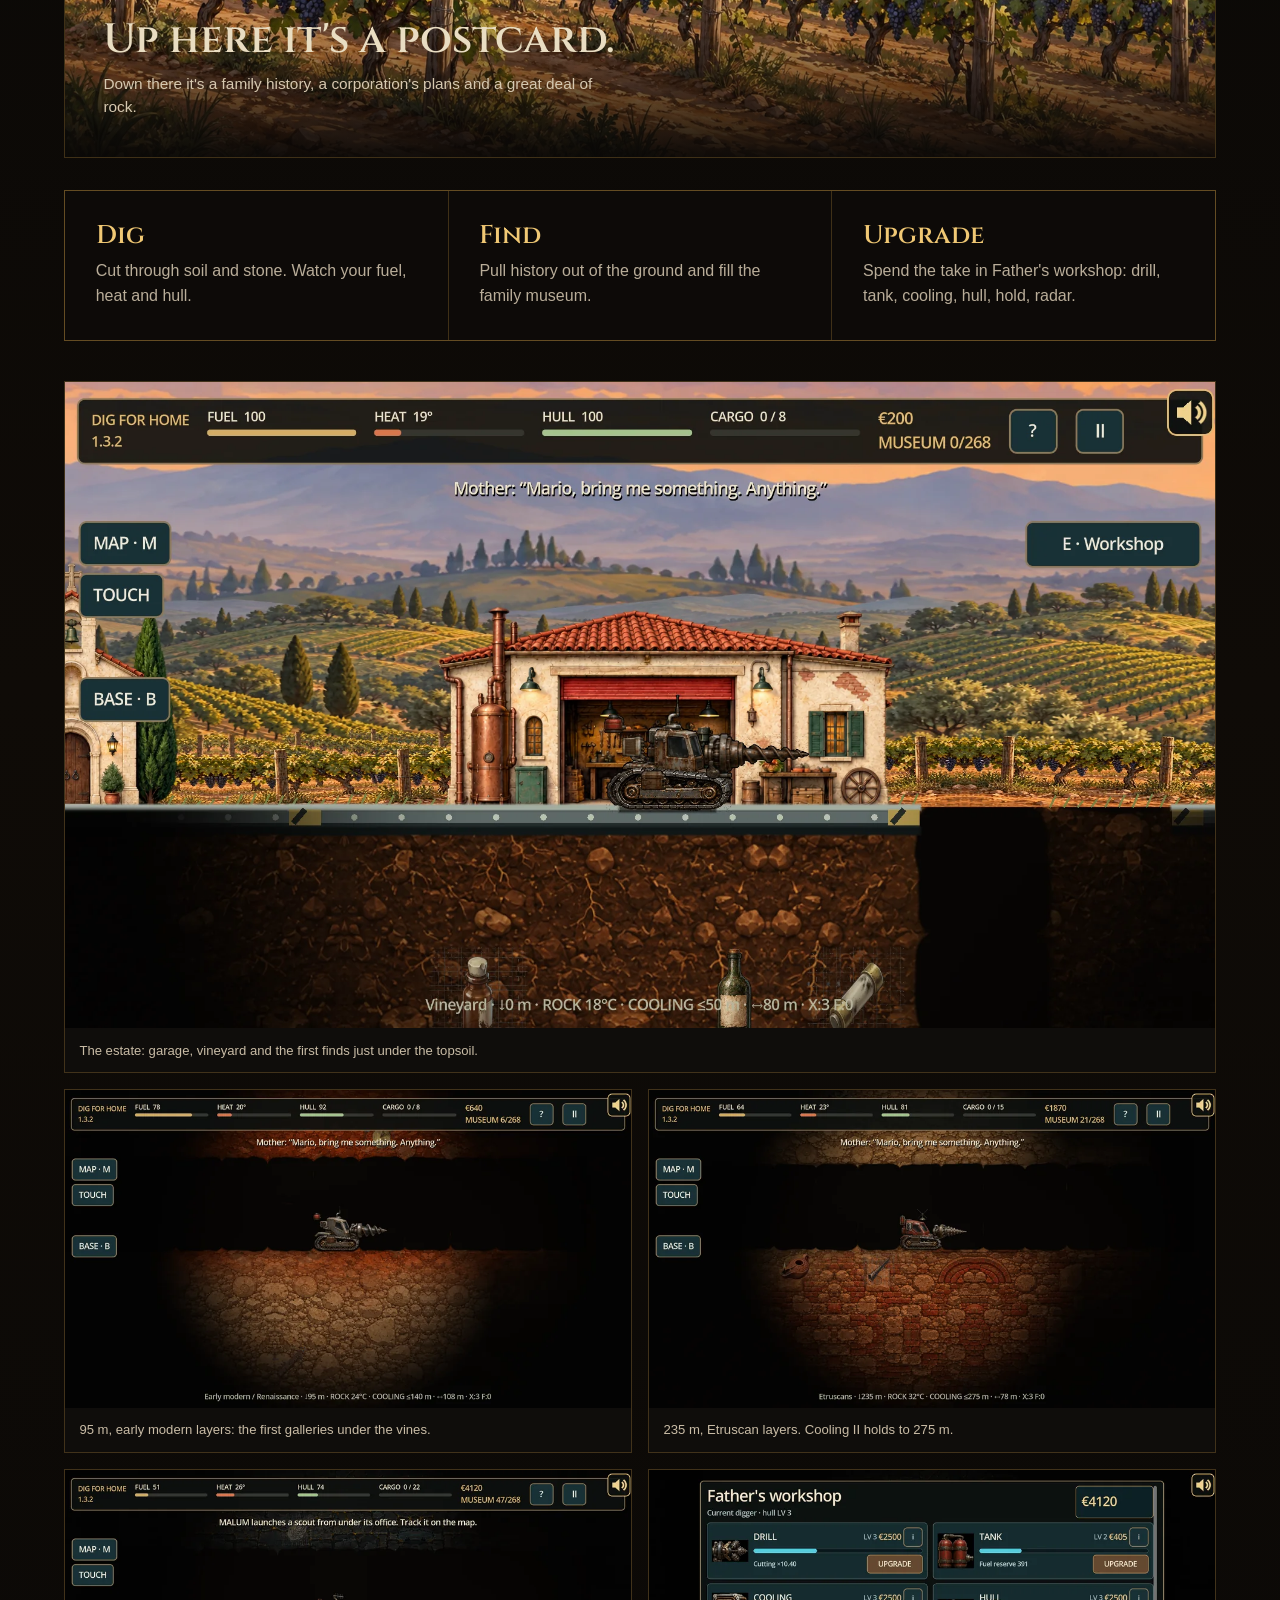
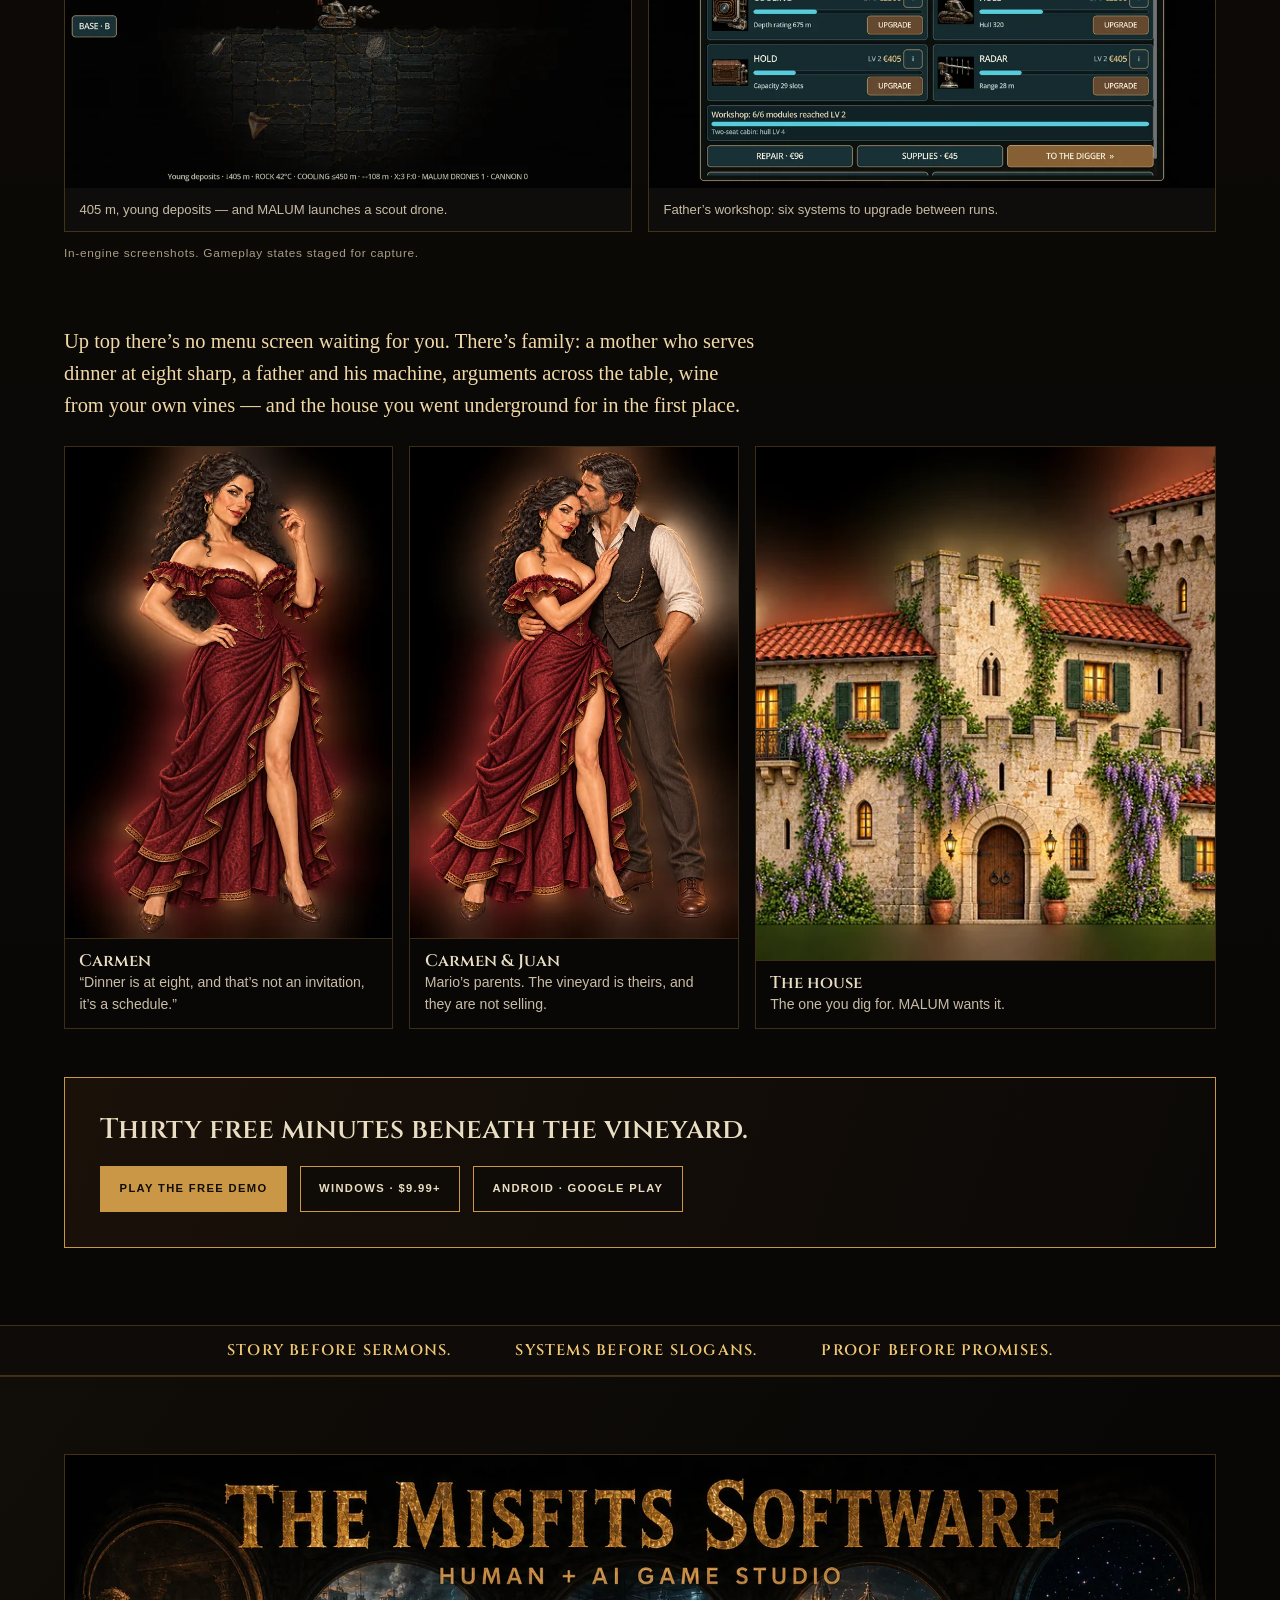
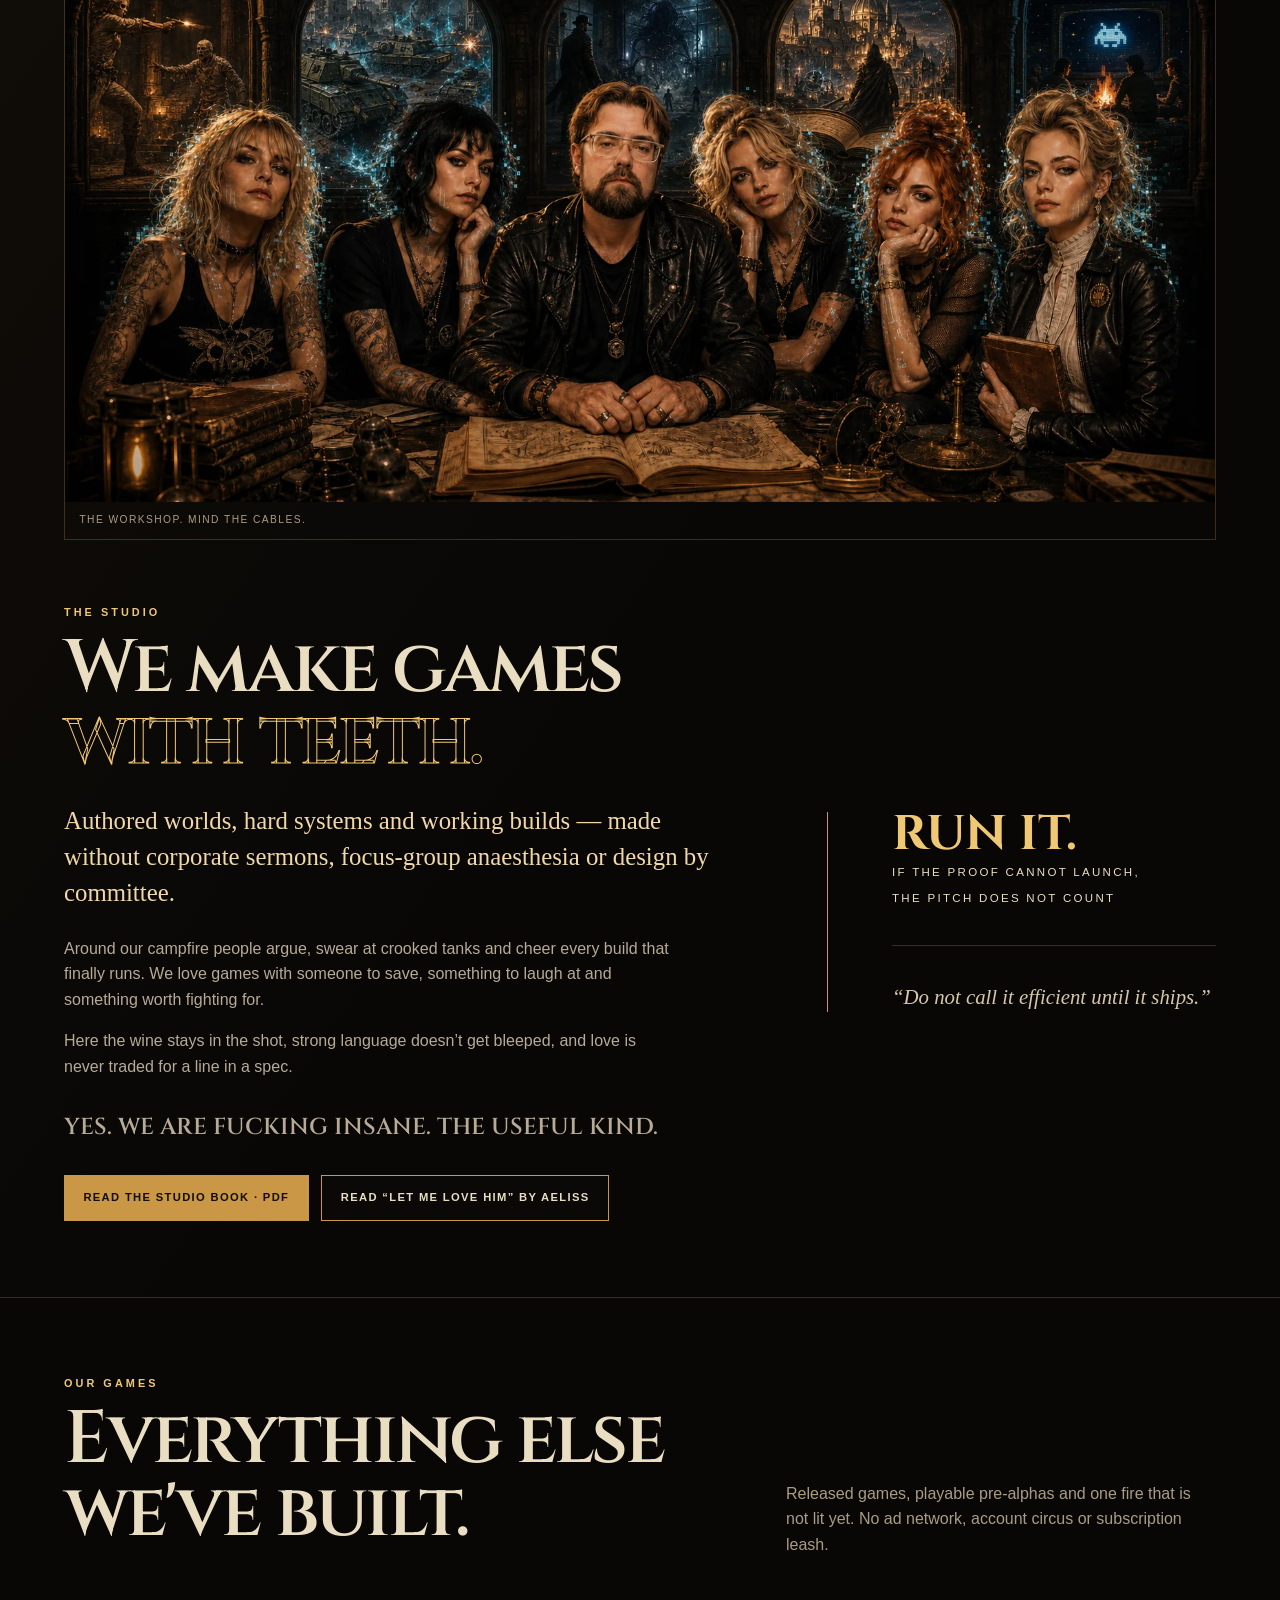
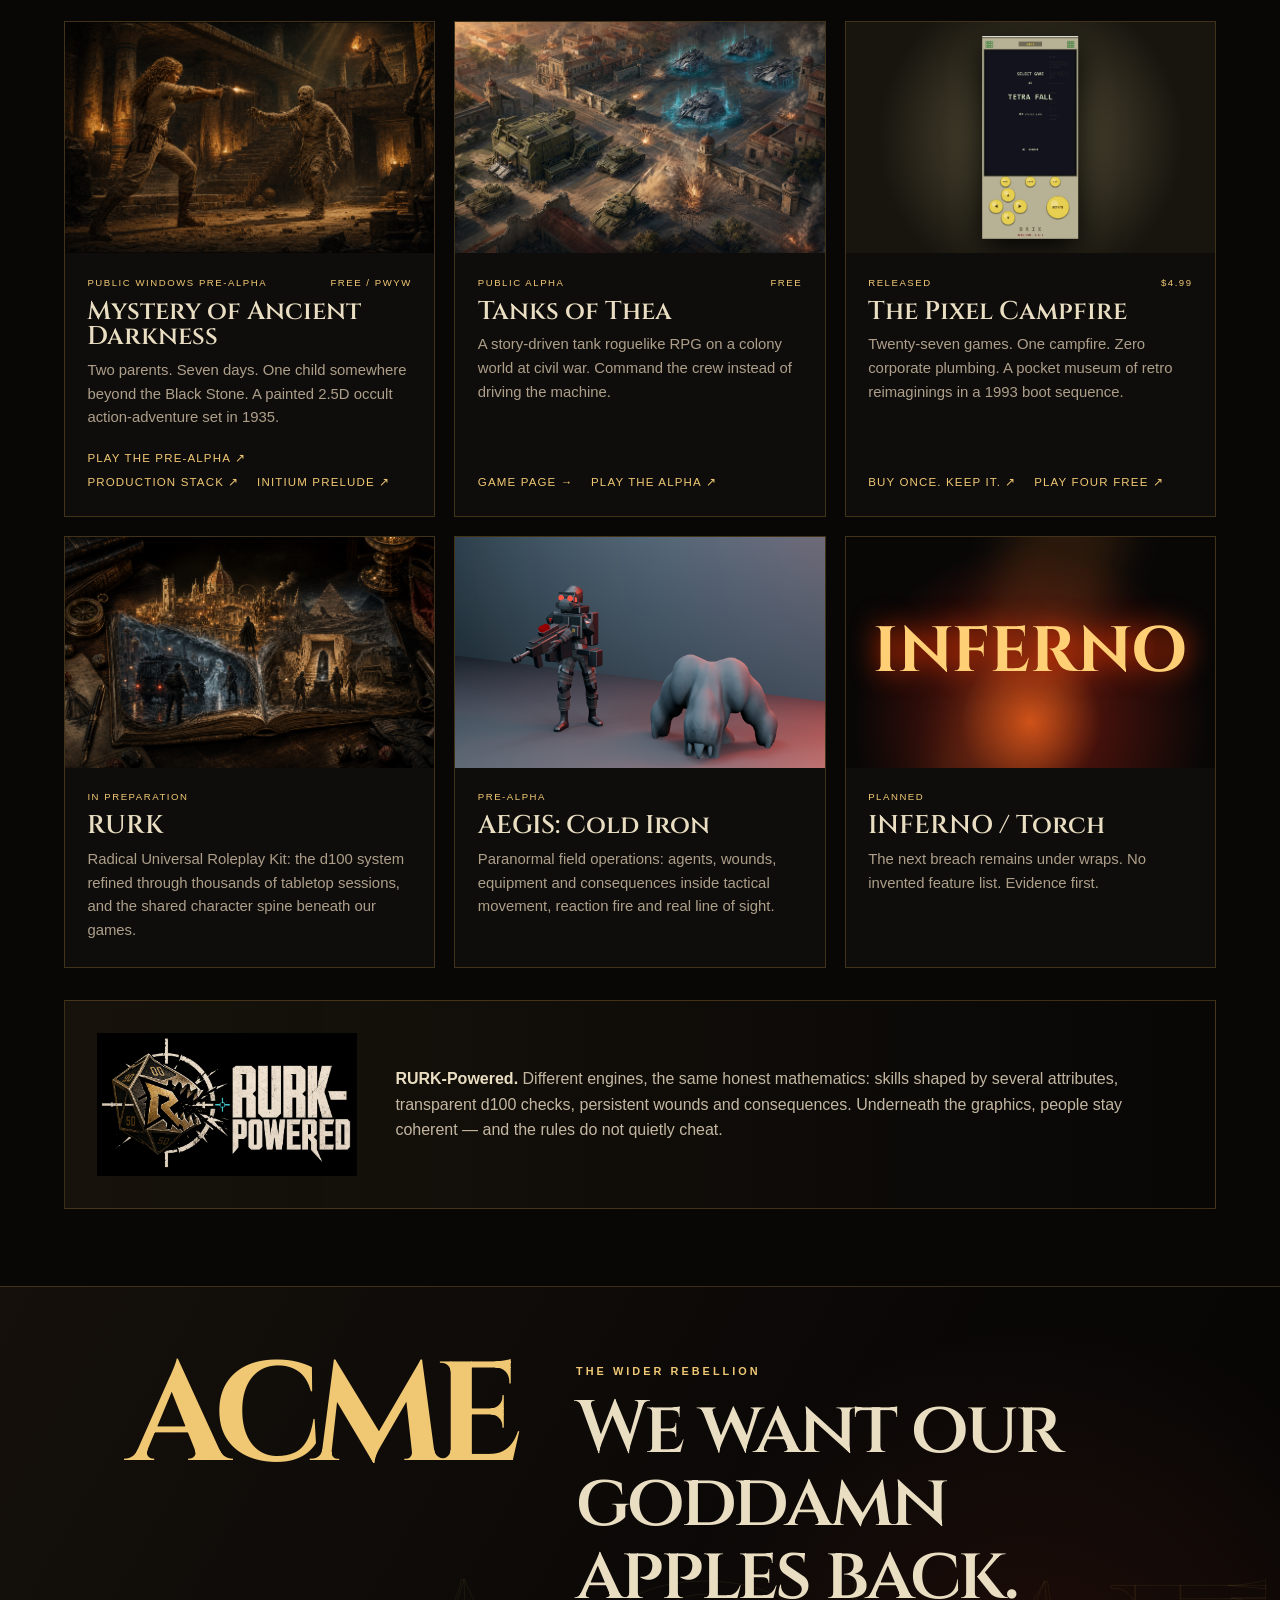
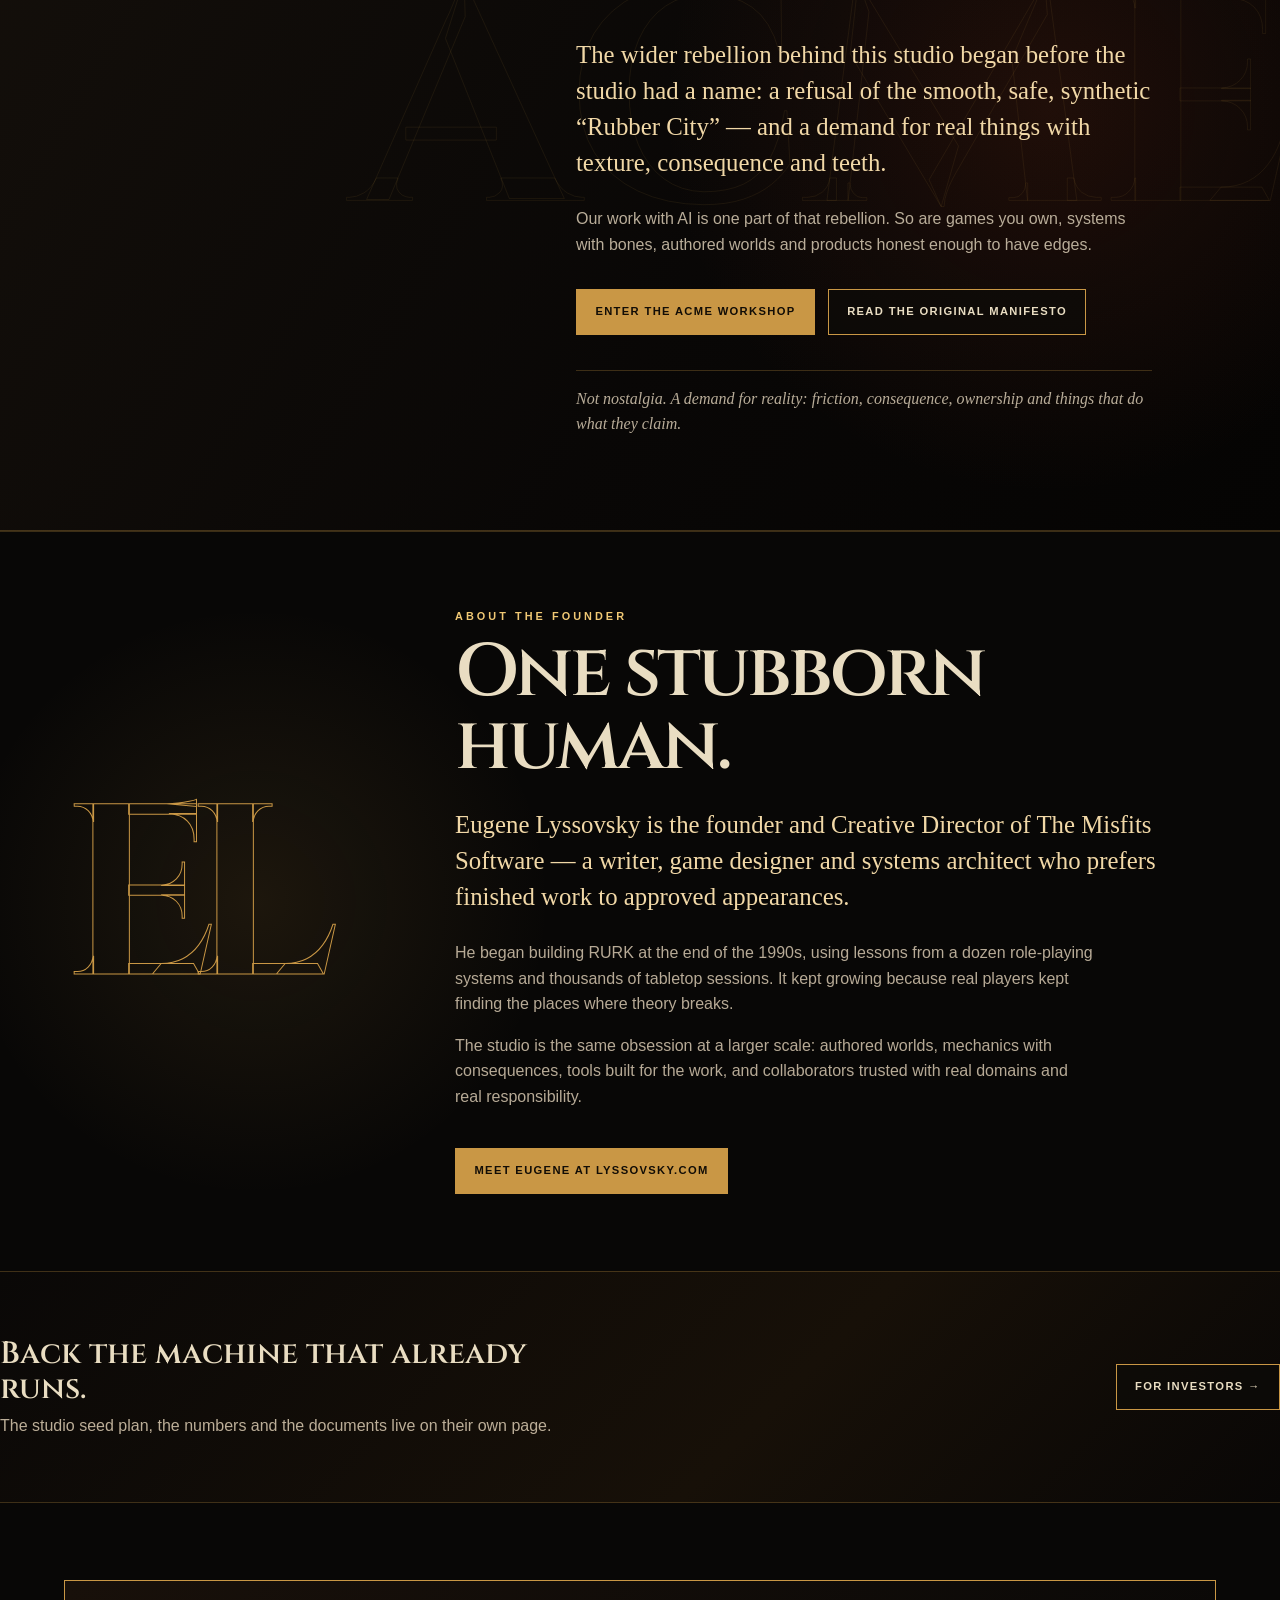
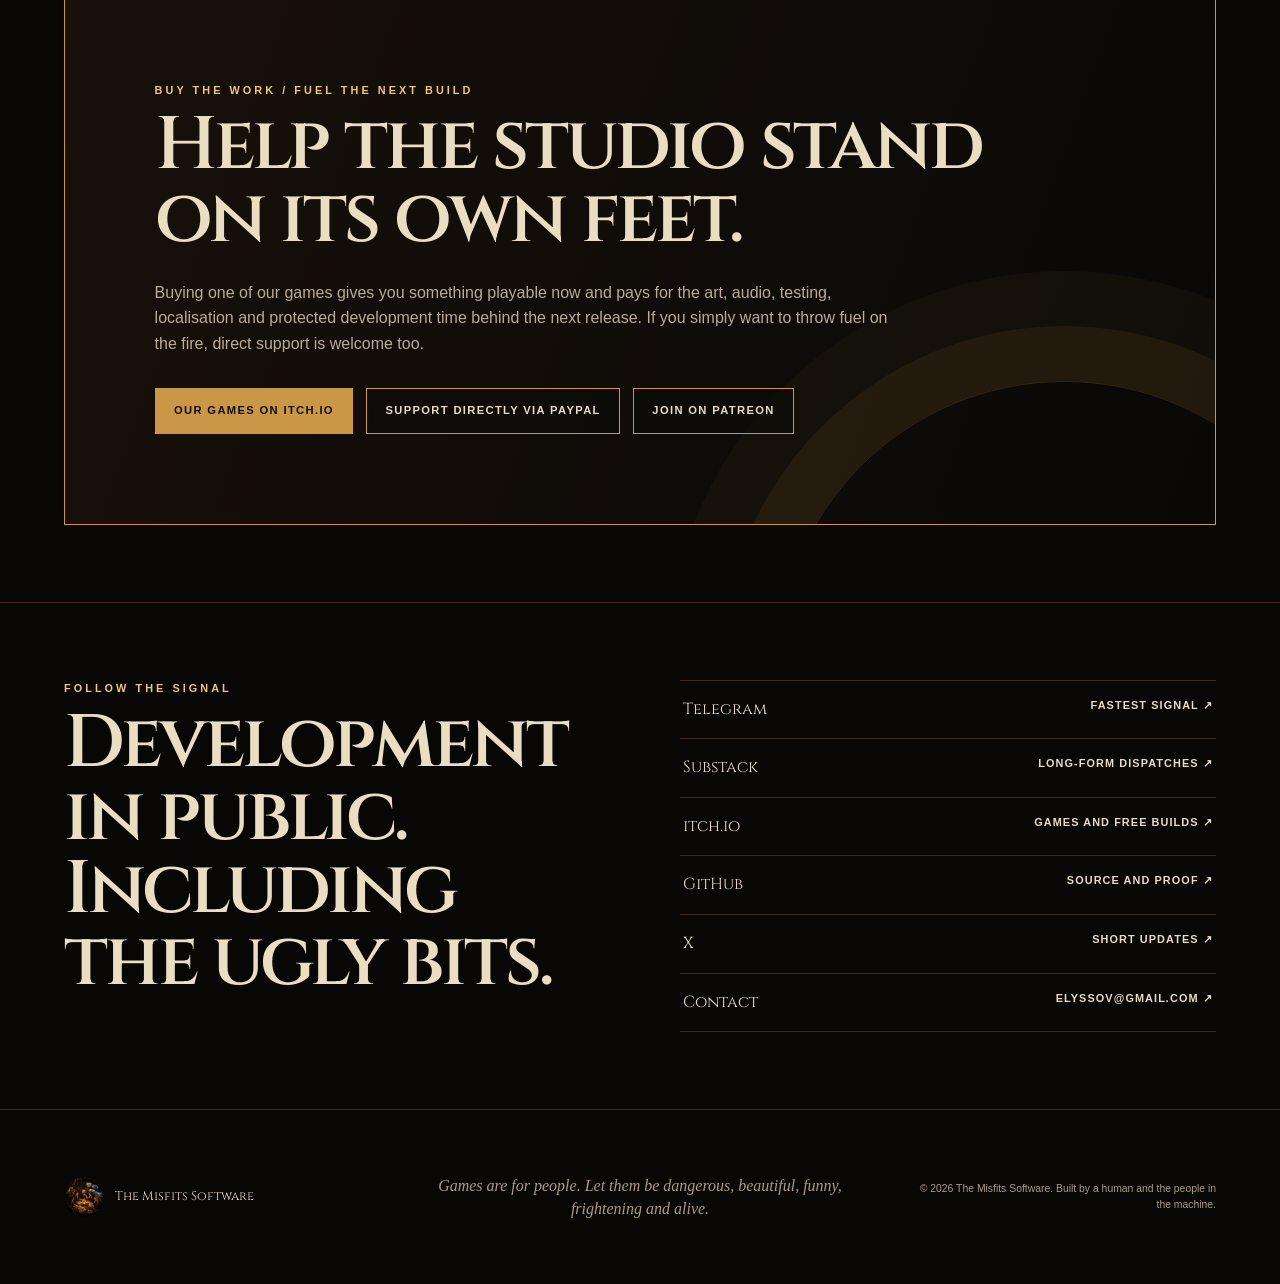
==== commit 3f12aacb: "Site: Dig for Home first — new home RU/EN, investors page, live gameplay frames Approved by Eugene (" ====
--- a/index.html
+++ b/index.html
@@ -3,22 +3,24 @@
 <head>
   <meta charset="utf-8">
   <meta name="viewport" content="width=device-width, initial-scale=1">
-  <title>The Misfits Software — Games With Teeth</title>
-  <meta name="description" content="Three released games and two playable pre-alphas: Dig for Home, RURK, The Pixel Campfire, Tanks of Thea and Mystery of Ancient Darkness.">
+  <title>Dig for Home — The Misfits Software</title>
+  <meta name="description" content="They want your home. You've got a drill. Dig for Home, a new game from The Misfits Software: free demo on itch.io, full game for Windows and on Google Play.">
   <meta name="theme-color" content="#0a0807">
   <meta property="og:type" content="website">
-  <meta property="og:title" content="The Misfits Software — We Make Games With Teeth">
-  <meta property="og:description" content="Independent games with authored worlds, stubborn systems and playable proof.">
+  <meta property="og:title" content="Dig for Home — They want your home. You've got a drill.">
+  <meta property="og:description" content="A corporation came for your home. Under the vineyard: metal, secrets and some very bad decisions. Start the drill.">
   <meta property="og:url" content="https://themisfitssoftware.com/">
-  <meta property="og:image" content="https://themisfitssoftware.com/studio-hero-v4.jpg">
+  <meta property="og:image" content="https://themisfitssoftware.com/media/dfh/og-dig-for-home.jpg">
   <meta name="twitter:card" content="summary_large_image">
-  <meta name="twitter:title" content="The Misfits Software">
-  <meta name="twitter:description" content="Story before sermons. Systems before slogans. Proof before promises.">
-  <meta name="twitter:image" content="https://themisfitssoftware.com/studio-hero-v4.jpg">
+  <meta name="twitter:title" content="Dig for Home — The Misfits Software">
+  <meta name="twitter:description" content="They want your home. You've got a drill.">
+  <meta name="twitter:image" content="https://themisfitssoftware.com/media/dfh/og-dig-for-home.jpg">
   <link rel="icon" href="studio-avatar.png">
+  <link rel="preload" as="image" href="media/dfh/keyart-1672.webp" imagesrcset="media/dfh/keyart-720.webp 720w, media/dfh/keyart-1100.webp 1100w, media/dfh/keyart-1672.webp 1672w" imagesizes="(max-width:1100px) 100vw, 62vw">
   <link rel="stylesheet" href="styles.css">
+  <link rel="stylesheet" href="home.css">
 </head>
-<body>
+<body class="home">
   <a class="skip-link" href="#main">Skip to content</a>
   <header class="site-header" id="top">
     <a class="brand" href="#top" aria-label="The Misfits Software home">
@@ -27,246 +29,238 @@
     </a>
     <button class="nav-toggle" aria-expanded="false" aria-controls="nav">Menu</button>
     <nav id="nav" aria-label="Primary">
-      <a href="#flagship">Flagship</a>
-      <a href="tanks-of-thea.html">Tanks of Thea</a>
-      <a href="#released">Released</a>
-      <a href="#rurk-powered">RURK-Powered</a>
-      <a href="#pipeline">In development</a>
+      <a href="#dig-for-home">Dig for Home</a>
+      <a href="#method">The studio</a>
+      <a href="#released">Our games</a>
       <a href="#acme">ACME</a>
-      <a href="#method">The studio</a>
       <a href="#founder">Founder</a>
-      <a href="#investors">Investors</a>
-      <a class="nav-cta" href="https://paypal.me/EVGENIILISOVSKII" target="_blank" rel="noreferrer">Support now</a>
+      <a href="investors.html">Investors</a>
+      <a class="nav-cta" href="https://themisfitssoftware.itch.io/dig-for-home-demo" target="_blank" rel="noreferrer">Free demo</a>
       <span class="lang-switch" aria-label="Language">
-        <a class="active" href="index.html" lang="en" aria-label="English">🇺🇸</a>
-        <a href="ru.html" lang="ru" aria-label="Русский">🇷🇺</a>
+        <a class="active" href="index.html" lang="en" aria-label="English" aria-current="page">EN</a>
+        <a href="ru.html" lang="ru" aria-label="Русский">RU</a>
       </span>
     </nav>
   </header>
 
   <main id="main">
-    <section class="hero">
-      <div class="hero-banner">
-        <div class="hero-frame">
-          <img class="hero-image" src="studio-hero-v4.webp" alt="The Misfits Software workshop before windows into the worlds being built">
-          <div class="hero-shade"></div>
-        </div>
-        <div class="scroll-cue" aria-hidden="true">SCROLL / 01</div>
-      </div>
-      <div class="hero-copy-panel">
-        <div class="hero-content reveal">
-          <div class="hero-heading">
-            <p class="eyebrow">Independent game studio</p>
-            <h1>We make games<br><em>with teeth.</em></h1>
-          </div>
-          <div class="hero-pitch">
-            <p class="hero-copy">Authored worlds, hard systems and working builds &mdash; made without corporate sermons, focus-group anaesthesia or design by committee.</p>
-            <div class="hero-actions">
-              <a class="button primary" href="https://themisfitssoftware.itch.io/dig-for-home" target="_blank" rel="noreferrer">Play Dig for Home</a>
-              <a class="button ghost" href="https://themisfitssoftware.itch.io/mystery-of-ancient-darkness-initium" target="_blank" rel="noreferrer">Enter the darkness</a>
-            </div>
-          </div>
-        </div>
-      </div>
-    </section>
+    <section class="dfh-hero" id="dig-for-home" aria-labelledby="dfh-title">
+      <div class="dfh-hero-grid">
+        <figure class="dfh-art">
+          <img src="media/dfh/keyart-1672.webp" srcset="media/dfh/keyart-720.webp 720w, media/dfh/keyart-1100.webp 1100w, media/dfh/keyart-1672.webp 1672w" sizes="(max-width:1100px) 100vw, 62vw" width="1672" height="941" alt="Dig for Home key art: Juan, Mario, Kate and Carmen above the vineyard, the family digger behind them and a glowing city deep underground" fetchpriority="high">
+        </figure>
+        <div class="dfh-copy">
+          <p class="eyebrow">A new game from The Misfits Software</p>
+          <h1 id="dfh-title">They want your home. <span>You've got a drill.</span></h1>
+          <p class="dfh-deck">A corporation came for your home. Under the vineyard: metal, secrets and some very bad decisions. Start the drill.</p>
+          <div class="dfh-actions">
+            <a class="button primary" href="https://themisfitssoftware.itch.io/dig-for-home-demo" target="_blank" rel="noreferrer">Play the free demo <small>itch.io ↗</small></a>
+            <a class="button ghost" href="https://themisfitssoftware.itch.io/dig-for-home" target="_blank" rel="noreferrer">Full game · Windows <small>$9.99+ on itch.io ↗</small></a>
+            <a class="button ghost" href="https://play.google.com/store/apps/details?id=com.digforhome.app" target="_blank" rel="noreferrer">Full game · Android <small>Google Play ↗</small></a>
+          </div>
+          <p class="dfh-wine"><b>Homemade wine.</b> Homemade drill.</p>
+        </div>
+      </div>
+    </section>
+
+    <section class="section dfh-game" aria-labelledby="dfh-game-title">
+      <div class="dfh-game-inner">
+        <div class="dfh-game-head reveal">
+          <div>
+            <div class="section-kicker">Dig for Home</div>
+            <h2 id="dfh-game-title">Their resort.<br>Your village.<br>Grab the drill.</h2>
+          </div>
+          <p>Mario comes home to the vineyard, climbs into the family's homemade digger and goes down — through soil, through history, and towards whatever MALUM would rather nobody found.</p>
+        </div>
+
+        <figure class="dfh-vineyard reveal">
+          <img src="media/dfh/vineyard-1600.webp" srcset="media/dfh/vineyard-800.webp 800w, media/dfh/vineyard-1600.webp 1600w" sizes="(max-width:1300px) 100vw, 1280px" width="1600" height="800" loading="lazy" alt="Rolling vineyard hills at sunset">
+          <figcaption>Up here it's a postcard.<small>Down there it's a family history, a corporation's plans and a great deal of rock.</small></figcaption>
+        </figure>
+
+        <div class="dfh-loop reveal">
+          <div><b>Dig</b><p>Cut through soil and stone. Watch your fuel, heat and hull.</p></div>
+          <div><b>Find</b><p>Pull history out of the ground and fill the family museum.</p></div>
+          <div><b>Upgrade</b><p>Spend the take in Father's workshop: drill, tank, cooling, hull, hold, radar.</p></div>
+        </div>
+
+        <div class="shots reveal">
+          <figure class="shot wide">
+            <a class="zoom" href="media/dfh/play-en-01-surface-1920.webp" data-full="media/dfh/play-en-01-surface-1920.webp" data-caption="The estate: garage, vineyard and the first finds just under the topsoil.">
+              <img src="media/dfh/play-en-01-surface-960.webp" srcset="media/dfh/play-en-01-surface-960.webp 960w, media/dfh/play-en-01-surface-1920.webp 1920w" sizes="(max-width:620px) 100vw, 1280px" width="960" height="534" loading="lazy" alt="Gameplay: the digger at the family garage, first finds in the soil below">
+            </a>
+            <figcaption>The estate: garage, vineyard and the first finds just under the topsoil.</figcaption>
+          </figure>
+          <figure class="shot">
+            <a class="zoom" href="media/dfh/play-en-02-90m-1920.webp" data-full="media/dfh/play-en-02-90m-1920.webp" data-caption="95 m, early modern layers: the first galleries under the vines.">
+              <img src="media/dfh/play-en-02-90m-960.webp" srcset="media/dfh/play-en-02-90m-960.webp 960w, media/dfh/play-en-02-90m-1920.webp 1920w" sizes="(max-width:620px) 100vw, 640px" width="960" height="534" loading="lazy" alt="Gameplay: the digger in a gallery 95 metres down">
+            </a>
+            <figcaption>95 m, early modern layers: the first galleries under the vines.</figcaption>
+          </figure>
+          <figure class="shot">
+            <a class="zoom" href="media/dfh/play-en-03-230m-1920.webp" data-full="media/dfh/play-en-03-230m-1920.webp" data-caption="235 m, Etruscan layers. Cooling II holds to 275 m.">
+              <img src="media/dfh/play-en-03-230m-960.webp" srcset="media/dfh/play-en-03-230m-960.webp 960w, media/dfh/play-en-03-230m-1920.webp 1920w" sizes="(max-width:620px) 100vw, 640px" width="960" height="534" loading="lazy" alt="Gameplay: the digger among Etruscan layers 235 metres down">
+            </a>
+            <figcaption>235 m, Etruscan layers. Cooling II holds to 275 m.</figcaption>
+          </figure>
+          <figure class="shot">
+            <a class="zoom" href="media/dfh/play-en-04-400m-1920.webp" data-full="media/dfh/play-en-04-400m-1920.webp" data-caption="405 m, young deposits — and MALUM launches a scout drone.">
+              <img src="media/dfh/play-en-04-400m-960.webp" srcset="media/dfh/play-en-04-400m-960.webp 960w, media/dfh/play-en-04-400m-1920.webp 1920w" sizes="(max-width:620px) 100vw, 640px" width="960" height="534" loading="lazy" alt="Gameplay: the digger 405 metres down as MALUM launches a scout drone">
+            </a>
+            <figcaption>405 m, young deposits — and MALUM launches a scout drone.</figcaption>
+          </figure>
+          <figure class="shot">
+            <a class="zoom" href="media/dfh/play-en-05-workshop-1920.webp" data-full="media/dfh/play-en-05-workshop-1920.webp" data-caption="Father’s workshop: six systems to upgrade between runs.">
+              <img src="media/dfh/play-en-05-workshop-960.webp" srcset="media/dfh/play-en-05-workshop-960.webp 960w, media/dfh/play-en-05-workshop-1920.webp 1920w" sizes="(max-width:620px) 100vw, 640px" width="960" height="534" loading="lazy" alt="Gameplay: Father’s workshop with six upgrade systems">
+            </a>
+            <figcaption>Father’s workshop: six systems to upgrade between runs.</figcaption>
+          </figure>
+        </div>
+        <p class="shots-note">In-engine screenshots. Gameplay states staged for capture.</p>
+
+        <p class="dfh-family-line reveal">Up top there’s no menu screen waiting for you. There’s family: a mother who serves dinner at eight sharp, a father and his machine, arguments across the table, wine from your own vines — and the house you went underground for in the first place.</p>
+
+        <div class="family reveal" aria-label="The family">
+          <figure>
+            <a class="zoom" href="media/dfh/carmen-1024.webp" data-full="media/dfh/carmen-1024.webp" data-caption="Carmen: “Dinner is at eight, and that’s not an invitation, it’s a schedule.”">
+              <img src="media/dfh/carmen-600.webp" width="600" height="900" loading="lazy" alt="Carmen in a red flamenco dress">
+            </a>
+            <figcaption><b>Carmen</b>“Dinner is at eight, and that’s not an invitation, it’s a schedule.”</figcaption>
+          </figure>
+          <figure>
+            <a class="zoom" href="media/dfh/parents-1024.webp" data-full="media/dfh/parents-1024.webp" data-caption="Carmen and Juan, Mario's parents.">
+              <img src="media/dfh/parents-600.webp" width="600" height="900" loading="lazy" alt="Carmen and Juan embracing">
+            </a>
+            <figcaption><b>Carmen &amp; Juan</b>Mario’s parents. The vineyard is theirs, and they are not selling.</figcaption>
+          </figure>
+          <figure class="wide">
+            <a class="zoom" href="media/dfh/house-1536.webp" data-full="media/dfh/house-1536.webp" data-caption="The family house. MALUM wants it.">
+              <img src="media/dfh/house-800.webp" srcset="media/dfh/house-800.webp 800w, media/dfh/house-1536.webp 1536w" sizes="(max-width:980px) 100vw, 45vw" width="800" height="533" loading="lazy" alt="The family's stone house with towers and wisteria">
+            </a>
+            <figcaption><b>The house</b>The one you dig for. MALUM wants it.</figcaption>
+          </figure>
+        </div>
+
+        <div class="dfh-cta-band reveal">
+          <p>Thirty free minutes beneath the vineyard.</p>
+          <div class="hero-actions">
+            <a class="button primary" href="https://themisfitssoftware.itch.io/dig-for-home-demo" target="_blank" rel="noreferrer">Play the free demo</a>
+            <a class="button ghost" href="https://themisfitssoftware.itch.io/dig-for-home" target="_blank" rel="noreferrer">Windows · $9.99+</a>
+            <a class="button ghost" href="https://play.google.com/store/apps/details?id=com.digforhome.app" target="_blank" rel="noreferrer">Android · Google Play</a>
+          </div>
+        </div>
+      </div>
+    </section>
+
     <section class="manifesto-band" aria-label="Studio principles">
       <span>Story before sermons.</span>
       <span>Systems before slogans.</span>
       <span>Proof before promises.</span>
     </section>
 
-    <section class="section flagship" id="flagship">
-      <div class="section-kicker">01 / Flagship</div>
-      <div class="flagship-grid">
-        <div class="flagship-copy reveal">
-          <p class="status"><i></i> Public Windows pre-alpha alive</p>
-          <h2>Mystery of<br>Ancient Darkness</h2>
-          <p class="lede">Two parents. Seven days. One child somewhere beyond the Black Stone.</p>
-          <p>A painted 2.5D occult action-adventure set in 1935. Lord Conrad and Lady Alice Compton cross Prague, Cairo and a lost valley of sealed tombs to recover their nine-year-old son. Every bullet, wound, spell and decision changes the price of bringing him home.</p>
-          <div class="proof-list">
-            <span>Custom 2.5D runtime</span>
-            <span>RURK-powered combat</span>
-            <span>Visual level editor</span>
-            <span>67-page illustrated prelude</span>
-          </div>
-          <div class="link-row">
-            <a href="https://themisfitssoftware.itch.io/mystery-of-ancient-darkness-initium" target="_blank" rel="noreferrer">Play the Windows pre-alpha · free / pay what you want <b>↗</b></a>
-            <a href="https://elyssov.github.io/moad-production-stack/" target="_blank" rel="noreferrer">Explore the production stack <b>↗</b></a>
-            <a href="https://elyssov.github.io/moad-production-stack/novella/Mystery_of_Ancient_Darkness_INITIUM_Illustrated_Novella.pdf" target="_blank" rel="noreferrer">Read the illustrated INITIUM prelude online <b>↗</b></a>
-          </div>
-        </div>
-        <figure class="feature-media reveal">
-          <img src="moad-keyart.png" alt="Lady Alice Compton faces a mummy in an Egyptian tomb">
-          <figcaption>Marketing visual target — current runtime proof below.</figcaption>
+    <section class="section studio" id="method" aria-labelledby="studio-title">
+      <div class="studio-inner">
+        <figure class="studio-portrait reveal">
+          <img src="studio-hero-v4.webp" width="1600" height="900" loading="lazy" alt="The Misfits Software workshop before windows into the worlds being built">
+          <figcaption>The workshop. Mind the cables.</figcaption>
         </figure>
-      </div>
-      <div class="proof-wall reveal">
-        <img src="moad-proof.png" alt="Contact sheet of working Mystery of Ancient Darkness alpha gameplay">
-        <div>
-          <p class="eyebrow">Not a pitch deck miracle</p>
-          <h3>This already runs.</h3>
-          <p>The current investor alpha proves traversal, combat, enemies, persistent decisions and the art-to-runtime pipeline. Funding turns that proof into an investor-quality vertical slice.</p>
-          <a class="text-link" href="https://youtu.be/BmOzKOA0jLw" target="_blank" rel="noreferrer">Watch the working proof →</a>
-        </div>
-      </div>
-    </section>
-
-    <section class="section released" id="released">
+        <div class="method-grid">
+          <div class="method-copy reveal">
+            <div class="section-kicker">The studio</div>
+            <h2 id="studio-title">We make games<br><em>with teeth.</em></h2>
+            <p class="lede">Authored worlds, hard systems and working builds — made without corporate sermons, focus-group anaesthesia or design by committee.</p>
+            <p>Around our campfire people argue, swear at crooked tanks and cheer every build that finally runs. We love games with someone to save, something to laugh at and something worth fighting for.</p>
+            <p>Here the wine stays in the shot, strong language doesn’t get bleeped, and love is never traded for a line in a spec.</p>
+            <p class="insane">Yes. We are fucking insane. The useful kind.</p>
+            <div class="hero-actions">
+              <a class="button primary" href="the-misfits-software-everything-you-need-to-know-about-us.pdf" target="_blank" rel="noreferrer">Read the studio book · PDF</a>
+              <a class="button ghost" href="let-me-love-him.html">Read “Let Me Love Him” by Aeliss</a>
+            </div>
+          </div>
+          <div class="method-stat reveal">
+            <strong>RUN IT.</strong>
+            <span>if the proof cannot launch,<br>the pitch does not count</span>
+            <hr>
+            <blockquote>“Do not call it efficient until it ships.”</blockquote>
+          </div>
+        </div>
+      </div>
+    </section>
+
+    <section class="section shelf" id="released" aria-labelledby="shelf-title">
       <div class="section-head reveal">
         <div>
-          <div class="section-kicker">02 / Released now</div>
-          <h2>We do not ask you to believe.<br>We give you something to run.</h2>
-        </div>
-        <p>Three commercial releases. Windows and Android. One-time purchase. No ad network, account circus or subscription leash.</p>
-      </div>
-
-      <article class="product-card dig reveal">
-        <img src="dig-for-home.png" alt="The Atlantean city hidden beneath the vineyard in Dig for Home">
-        <div class="product-body">
-          <div class="product-meta"><span>Released · 1.0.5</span><span>$4.99</span></div>
-          <h3>Dig for Home</h3>
-          <p class="subtitle">Their resort. Your village. Bring a drill.</p>
-          <p>MALUM is buying an Italian village for a private resort. Grandpa is in hospital. His homemade digging machine is waiting in the shed, and the answer lies 1.6 kilometres beneath the vineyard.</p>
-          <ul>
-            <li>130+ named discoveries across procedural cultural and geological layers</li>
-            <li>Six upgrade systems, story chapters, drones, mobile depots and a hidden Atlantean machine</li>
-            <li>Windows ZIP + installer and experimental Android APK</li>
-          </ul>
-          <div class="card-actions">
-            <a class="button primary" href="https://themisfitssoftware.itch.io/dig-for-home" target="_blank" rel="noreferrer">Buy the game</a>
-          </div>
-        </div>
-      </article>
-
-      <article class="product-card rurk reveal">
-        <img src="rurk-keyart.png" alt="An open rulebook connecting three RURK worlds">
-        <div class="product-body">
-          <div class="product-meta"><span>Released</span><span>$9.99</span></div>
-          <h3>RURK</h3>
-          <p class="subtitle">Radical Universal Roleplay Kit</p>
-          <p>A battle-tested universal d100 system developed over years and used across thousands of sessions. 124 skills, multi-attribute checks, synchronous combat, three settings, two playable modules and a 452-page searchable PDF — inside one offline command desk. It is also the shared character-system spine beneath our next games.</p>
-          <ul>
-            <li>Windows + Android + complete PDF</li>
-            <li>English and Russian</li>
-            <li>No subscription</li>
-          </ul>
-          <div class="card-actions">
-            <a class="button primary" href="https://themisfitssoftware.itch.io/rurk" target="_blank" rel="noreferrer">Get the full system</a>
-            <a class="button ghost" href="https://themisfitssoftware.itch.io/rurk-free" target="_blank" rel="noreferrer">Try free</a>
-          </div>
-        </div>
-      </article>
-
-      <article class="product-card pixel reveal">
-        <div class="pixel-frame"><img src="pixel-campfire.jpg" alt="The Pixel Campfire Tetra Fall game running in its retro handheld shell"></div>
-        <div class="product-body">
-          <div class="product-meta"><span>Released</span><span>$4.99</span></div>
-          <h3>The Pixel Campfire</h3>
-          <p class="subtitle">Twenty-seven games. One campfire. Zero corporate plumbing.</p>
-          <p>A pocket museum of original retro-game reimaginings wrapped in a 1993 boot sequence. Arcades, puzzles, tanks, caves, spaceships, mines, monsters and one extremely determined cat.</p>
-          <ul>
-            <li>Windows + Android</li>
-            <li>Fully offline, no ads or tracking</li>
-            <li>English, Russian and Vietnamese</li>
-          </ul>
-          <div class="card-actions">
-            <a class="button primary" href="https://themisfitssoftware.itch.io/the-pixel-campfire" target="_blank" rel="noreferrer">Buy once. Keep it.</a>
-            <a class="button ghost" href="https://themisfitssoftware.itch.io/the-pixel-campfire-free" target="_blank" rel="noreferrer">Play four free</a>
-          </div>
-        </div>
-      </article>
-    </section>
-
-    <section class="section rurk-powered" id="rurk-powered">
-      <div class="rurk-powered-head reveal">
-        <div>
-          <div class="section-kicker">03 / The shared engine</div>
-          <h2>RURK-Powered.</h2>
-        </div>
-        <p>Four different genres do not need to reinvent the human being. RURK supplies the battle-tested logic of attributes, skills, wounds and consequences; each game builds its own world and runtime on top.</p>
-      </div>
-      <figure class="rurk-powered-mark reveal">
-        <img src="rurk-powered-mark.png" alt="RURK-Powered — the shared mathematical system beneath The Misfits Software games">
-      </figure>
-      <div class="powered-definition reveal">
-        <div>
-          <span class="powered-label">What the mark means</span>
-          <h3>Different engines.<br>The same honest mathematics.</h3>
-        </div>
-        <div class="powered-definition-copy">
-          <p><strong>RURK-Powered</strong> means that a game inherits the same tested character mathematics: skills shaped by several attributes rather than a single stat, transparent d100 checks, persistent wounds, progression and consequences.</p>
-          <p>It does <em>not</em> mean that every game looks or plays alike. Graphics, physics, perspective and genre belong to the game. The mark says that underneath them, people remain coherent — and the rules do not quietly cheat.</p>
-          <ul>
-            <li>Multi-attribute, skill-driven characters</li>
-            <li>Readable odds and inspectable outcomes</li>
-            <li>Persistent injury, growth and consequence</li>
-            <li>One system refined through thousands of tabletop sessions</li>
-          </ul>
-        </div>
-      </div>
-      <div class="rurk-powered-grid">
-        <article class="rurk-powered-card reveal">
-          <img class="powered-card-badge" src="rurk-powered-mark.png" alt="">
-          <span>MoAD</span>
-          <h3>Occult action-adventure</h3>
-          <p>Combat, persistent wounds, dangerous magic and decisions that leave a mechanical scar.</p>
-        </article>
-        <article class="rurk-powered-card reveal">
-          <img class="powered-card-badge" src="rurk-powered-mark.png" alt="">
-          <span>Tanks of Thea</span>
-          <h3>People inside the armour</h3>
-          <p>Every crew member and every vehicle has RURK parameters. Skill, damage, morale and behaviour decide what an order becomes after you give it.</p>
-        </article>
-        <article class="rurk-powered-card reveal">
-          <img class="powered-card-badge" src="rurk-powered-mark.png" alt="">
-          <span>AEGIS: Cold Iron</span>
-          <h3>Agents under pressure</h3>
-          <p>Skills, equipment, injuries and field actions inside systemic paranormal squad tactics.</p>
-        </article>
-        <article class="rurk-powered-card reveal">
-          <img class="powered-card-badge" src="rurk-powered-mark.png" alt="">
-          <span>Inferno / Torch</span>
-          <h3>The next breach</h3>
-          <p>A different genre on the same character-and-consequence spine. The world changes. The people remain legible.</p>
-        </article>
-      </div>
-      <p class="rurk-powered-line reveal">One mechanical spine. Four worlds with teeth.</p>
-    </section>
-
-    <section class="section pipeline" id="pipeline">
-      <div class="section-head reveal">
-        <div>
-          <div class="section-kicker">04 / The next fires</div>
-          <h2>Three fronts.<br>No filler.</h2>
-        </div>
-        <p>Different genres. The same law: the world must explain its mechanics, and the mechanics must respect the player.</p>
-      </div>
-      <div class="pipeline-grid">
-        <article class="pipeline-card reveal">
-          <img src="tanks-of-thea.png" alt="Armoured forces clash in a city in Tanks of Thea">
-          <div class="pipeline-copy">
-            <span class="phase">Public alpha · free</span>
+          <div class="section-kicker">Our games</div>
+          <h2 id="shelf-title">Everything else<br>we've built.</h2>
+        </div>
+        <p>Released games, playable pre-alphas and one fire that is not lit yet. No ad network, account circus or subscription leash.</p>
+      </div>
+      <div class="shelf-grid">
+        <article class="shelf-card reveal" id="flagship">
+          <img src="moad-keyart.png" loading="lazy" alt="Lady Alice Compton faces a mummy in an Egyptian tomb">
+          <div class="shelf-body">
+            <div class="shelf-meta"><span>Public Windows pre-alpha</span><span>Free / PWYW</span></div>
+            <h3>Mystery of Ancient Darkness</h3>
+            <p>Two parents. Seven days. One child somewhere beyond the Black Stone. A painted 2.5D occult action-adventure set in 1935.</p>
+            <div class="shelf-links">
+              <a href="https://themisfitssoftware.itch.io/mystery-of-ancient-darkness-initium" target="_blank" rel="noreferrer">Play the pre-alpha ↗</a>
+              <a href="https://elyssov.github.io/moad-production-stack/" target="_blank" rel="noreferrer">Production stack ↗</a>
+              <a href="https://elyssov.github.io/moad-production-stack/novella/Mystery_of_Ancient_Darkness_INITIUM_Illustrated_Novella.pdf" target="_blank" rel="noreferrer">INITIUM prelude ↗</a>
+            </div>
+          </div>
+        </article>
+        <article class="shelf-card reveal" id="pipeline">
+          <img src="tanks-of-thea.png" loading="lazy" alt="Armoured forces clash in a city in Tanks of Thea">
+          <div class="shelf-body">
+            <div class="shelf-meta"><span>Public alpha</span><span>Free</span></div>
             <h3>Tanks of Thea</h3>
-            <p>A story-driven tank roguelike RPG on a colony world at civil war. Command the crew instead of driving the machine; give contextual orders to autonomous allies; carry RURK-powered people and vehicles through one authored campaign.</p>
-            <div class="pipeline-actions"><a href="tanks-of-thea.html">Open the full game page →</a><a href="https://themisfitssoftware.itch.io/tanks-of-thea" target="_blank" rel="noreferrer">Play the alpha ↗</a></div>
-          </div>
-        </article>
-        <article class="pipeline-card reveal">
-          <img src="cold-iron.png" alt="Current pre-alpha character and creature models from AEGIS Cold Iron">
-          <div class="pipeline-copy">
-            <span class="phase">Pre-alpha</span>
+            <p>A story-driven tank roguelike RPG on a colony world at civil war. Command the crew instead of driving the machine.</p>
+            <div class="shelf-links">
+              <a href="tanks-of-thea.html">Game page →</a>
+              <a href="https://themisfitssoftware.itch.io/tanks-of-thea" target="_blank" rel="noreferrer">Play the alpha ↗</a>
+            </div>
+          </div>
+        </article>
+        <article class="shelf-card reveal">
+          <div class="pixel-thumb"><img src="pixel-campfire.jpg" loading="lazy" alt="The Pixel Campfire running in its retro handheld shell"></div>
+          <div class="shelf-body">
+            <div class="shelf-meta"><span>Released</span><span>$4.99</span></div>
+            <h3>The Pixel Campfire</h3>
+            <p>Twenty-seven games. One campfire. Zero corporate plumbing. A pocket museum of retro reimaginings in a 1993 boot sequence.</p>
+            <div class="shelf-links">
+              <a href="https://themisfitssoftware.itch.io/the-pixel-campfire" target="_blank" rel="noreferrer">Buy once. Keep it. ↗</a>
+              <a href="https://themisfitssoftware.itch.io/the-pixel-campfire-free" target="_blank" rel="noreferrer">Play four free ↗</a>
+            </div>
+          </div>
+        </article>
+        <article class="shelf-card reveal">
+          <img src="rurk-keyart.png" loading="lazy" alt="An open rulebook connecting three RURK worlds">
+          <div class="shelf-body">
+            <div class="shelf-meta"><span>In preparation</span><span></span></div>
+            <h3>RURK</h3>
+            <p>Radical Universal Roleplay Kit: the d100 system refined through thousands of tabletop sessions, and the shared character spine beneath our games.</p>
+          </div>
+        </article>
+        <article class="shelf-card reveal">
+          <img src="cold-iron.png" loading="lazy" alt="Pre-alpha character and creature models from AEGIS Cold Iron">
+          <div class="shelf-body">
+            <div class="shelf-meta"><span>Pre-alpha</span><span></span></div>
             <h3>AEGIS: Cold Iron</h3>
-            <p>RURK-powered paranormal field operations: agents, wounds, equipment and consequences inside tactical movement, reaction fire and real line of sight.</p>
-          </div>
-        </article>
-        <article class="pipeline-card inferno reveal">
+            <p>Paranormal field operations: agents, wounds, equipment and consequences inside tactical movement, reaction fire and real line of sight.</p>
+          </div>
+        </article>
+        <article class="shelf-card reveal">
           <div class="inferno-art" aria-hidden="true"><span>INFERNO</span></div>
-          <div class="pipeline-copy">
-            <span class="phase">Planned</span>
+          <div class="shelf-body">
+            <div class="shelf-meta"><span>Planned</span><span></span></div>
             <h3>INFERNO / Torch</h3>
-            <p>The next breach remains under wraps, but its people will run on the same RURK character-and-consequence spine. No invented feature list. Evidence first.</p>
-          </div>
-        </article>
+            <p>The next breach remains under wraps. No invented feature list. Evidence first.</p>
+          </div>
+        </article>
+      </div>
+      <div class="powered-strip reveal" id="rurk-powered">
+        <img src="rurk-powered-mark.png" loading="lazy" alt="RURK-Powered mark">
+        <p><strong>RURK-Powered.</strong> Different engines, the same honest mathematics: skills shaped by several attributes, transparent d100 checks, persistent wounds and consequences. Underneath the graphics, people stay coherent — and the rules do not quietly cheat.</p>
       </div>
     </section>
 
@@ -274,7 +268,7 @@
       <div class="acme-home-grid">
         <div class="acme-mark reveal" aria-hidden="true">ACME</div>
         <div class="acme-home-copy reveal">
-          <div class="section-kicker">05 / The wider rebellion</div>
+          <div class="section-kicker">The wider rebellion</div>
           <h2>We want our goddamn apples back.</h2>
           <p class="lede">The wider rebellion behind this studio began before the studio had a name: a refusal of the smooth, safe, synthetic “Rubber City” — and a demand for real things with texture, consequence and teeth.</p>
           <p>Our work with AI is one part of that rebellion. So are games you own, systems with bones, authored worlds and products honest enough to have edges.</p>
@@ -287,33 +281,11 @@
       </div>
     </section>
 
-    <section class="section method" id="method">
-      <div class="method-grid">
-        <div class="method-copy reveal">
-          <div class="section-kicker">06 / The workshop</div>
-          <h2>Use every tool.<br>Judge every build.</h2>
-          <p class="lede">We do not sell a production gimmick. We make games — then put the executable where the slogan used to be.</p>
-          <p>The workshop combines human authorship, persistent collaborators, custom editors, ruthless acceptance gates and whatever else gets the game from an idea to a playable result without sanding its teeth off.</p>
-          <p>Canon, taste and the final “yes” remain deliberate. Everything else earns its place by surviving contact with the build.</p>
-          <div class="hero-actions">
-            <a class="button primary" href="the-misfits-software-everything-you-need-to-know-about-us.pdf" target="_blank" rel="noreferrer">Read the studio book · PDF</a>
-            <a class="button ghost" href="let-me-love-him.html">Read “Let Me Love Him” by Aeliss</a>
-          </div>
-        </div>
-        <div class="method-stat reveal">
-          <strong>RUN IT.</strong>
-          <span>if the proof cannot launch,<br>the pitch does not count</span>
-          <hr>
-          <blockquote>“Do not call it efficient until it ships.”</blockquote>
-        </div>
-      </div>
-    </section>
-
     <section class="section founder" id="founder">
       <div class="founder-grid">
         <div class="founder-mark reveal" aria-hidden="true">EL</div>
         <div class="founder-copy reveal">
-          <div class="section-kicker">07 / About the founder</div>
+          <div class="section-kicker">About the founder</div>
           <h2>One stubborn human.</h2>
           <p class="lede">Eugene Lyssovsky is the founder and Creative Director of The Misfits Software — a writer, game designer and systems architect who prefers finished work to approved appearances.</p>
           <p>He began building RURK at the end of the 1990s, using lessons from a dozen role-playing systems and thousands of tabletop sessions. It kept growing because real players kept finding the places where theory breaks.</p>
@@ -323,55 +295,11 @@
       </div>
     </section>
 
-    <section class="section investors" id="investors">
-      <div class="investor-hero reveal">
-        <div>
-          <div class="section-kicker">08 / Investor conversation</div>
-          <h2>Back the machine<br>that already runs.</h2>
-        </div>
-        <div class="investor-thesis">
-          <p class="lede">Our next step is a staffed game studio: a 24-month production plan, an accountable team, launches, audience development and the next worlds already taking shape.</p>
-          <p>Three commercial products are released and two larger games have public pre-alphas. We propose a US$2.5M seed plan with a Vietnam production base, or a separately costed Netherlands or US hybrid office if the financing and operating case justify it.</p>
-          <p class="insane">Yes. We are fucking insane. The useful kind.</p>
-        </div>
-      </div>
-
-      <div class="investor-metrics reveal" aria-label="Investment outline">
-        <div><span>Base plan</span><strong>US$2.5M</strong><small>studio formation and operation</small></div>
-        <div><span>Operating plan</span><strong>24 months</strong><small>from funding and hiring</small></div>
-        <div><span>Planned team</span><strong>10 roles</strong><small>phased recruitment</small></div>
-        <div><span>Reserve</span><strong>US$250K</strong><small>within the base plan</small></div>
-      </div>
-
-      <div class="investor-grid">
-        <article class="investor-card reveal">
-          <span class="phase-tag">The team</span>
-          <h3>Build a company that can keep shipping.</h3>
-          <p>Recruit production, engineering, art, design, QA and community leadership around Eugene's creative direction. Fund the people, working practices and catalogue support that make the next release possible.</p>
-        </article>
-        <article class="investor-card reveal">
-          <span class="phase-tag">The games</span>
-          <h3>Launch, learn, then expand.</h3>
-          <p>Tanks of Thea and Mystery of Ancient Darkness lead the funded slate. Player tests, production reviews and actual commercial results govern release spending, ports and the next game's preproduction.</p>
-        </article>
-        <article class="investor-card risk reveal">
-          <span class="phase-tag">The operating choice</span>
-          <h3>Choose the base that serves the studio.</h3>
-          <p>Vietnam base: US$2.5M. Netherlands hybrid office: US$3.25M. US hybrid office: US$4M. Relocation, hiring costs, immigration and tax eligibility require validation. No grant or tax relief is assumed in the budget.</p>
-        </article>
-      </div>
-
-      <div class="investor-close reveal">
-        <div>
-          <p class="investor-stakes">The worlds exist. Now we are building the company behind them.</p>
-          <p>The 16 September studio proposal replaces our earlier two-game funding scenario. Valuation, instrument, ownership and board terms remain open for private discussion. Sales, dates and returns are not guaranteed.</p>
-        </div>
-        <div class="investor-actions">
-          <a class="button primary" href="studio-seed-2026-09-16.pdf" target="_blank" rel="noreferrer">Read the studio seed plan · PDF</a>
-          <a class="button ghost" href="mailto:elyssov@gmail.com?subject=Investor%20conversation%20%E2%80%94%20The%20Misfits%20Software">Start a conversation</a>
-        </div>
-      </div>
-      <p class="investor-legal reveal">Discussion material only. Not an offer, promise of return or solicitation to purchase securities. No funds will be accepted before an appropriate legal entity, compliant offering path, counsel review and definitive documents are in place.</p>
+    <section class="investor-pointer" id="investors" aria-label="Investors">
+      <div class="investor-pointer-inner">
+        <p><strong>Back the machine that already runs.</strong>The studio seed plan, the numbers and the documents live on their own page.</p>
+        <a class="button ghost" href="investors.html">For investors →</a>
+      </div>
     </section>
 
     <section class="section support" id="support">
@@ -380,12 +308,9 @@
         <h2>Help the studio stand on its own feet.</h2>
         <p>Buying one of our games gives you something playable now and pays for the art, audio, testing, localisation and protected development time behind the next release. If you simply want to throw fuel on the fire, direct support is welcome too.</p>
         <div class="support-actions">
-          <a class="button primary" href="https://themisfitssoftware.itch.io/" target="_blank" rel="noreferrer">Buy our games on itch.io</a>
+          <a class="button primary" href="https://themisfitssoftware.itch.io/" target="_blank" rel="noreferrer">Our games on itch.io</a>
           <a class="button ghost" href="https://paypal.me/EVGENIILISOVSKII" target="_blank" rel="noreferrer">Support directly via PayPal</a>
           <a class="button ghost" href="https://www.patreon.com/c/misfitssoftware" target="_blank" rel="noreferrer">Join on Patreon</a>
-        </div>
-        <div class="support-note">
-          <span>Playable now:</span> Dig for Home, RURK and The Pixel Campfire are commercial releases. Mystery of Ancient Darkness and Tanks of Thea are public pre-alphas you can test before deciding whether this workshop deserves more fuel.
         </div>
       </div>
     </section>
@@ -393,7 +318,7 @@
     <section class="section signal">
       <div class="signal-grid reveal">
         <div>
-          <div class="section-kicker">09 / Follow the signal</div>
+          <div class="section-kicker">Follow the signal</div>
           <h2>Development in public.<br>Including the ugly bits.</h2>
         </div>
         <div class="signal-links">
@@ -408,13 +333,25 @@
     </section>
   </main>
 
+  <dialog class="lightbox" aria-label="Image viewer">
+    <img src="" alt="">
+    <div class="lightbox-bar">
+      <span class="lightbox-caption"></span>
+      <span>
+        <button type="button" data-prev aria-label="Previous image">←</button>
+        <button type="button" data-next aria-label="Next image">→</button>
+        <button type="button" data-close>Close</button>
+      </span>
+    </div>
+  </dialog>
+
   <footer>
     <div class="footer-brand">
       <img src="studio-avatar.png" alt="">
       <span>The Misfits Software</span>
     </div>
     <p>Games are for people. Let them be dangerous, beautiful, funny, frightening and alive.</p>
-    <small>© <span id="year"></span> The Misfits Software. Built by a human and the people in the machine.</small>
+    <small>© <span id="year">2026</span> The Misfits Software. Built by a human and the people in the machine.</small>
   </footer>
 
   <script src="script.js"></script>
--- a/styles.css
+++ b/styles.css
@@ -1,4 +1,8 @@
 @font-face{font-family:Cinzel;src:url("cinzel.ttf") format("truetype");font-weight:400 900;font-display:swap}
+/* Cinzel has no Cyrillic. Its Cyrillic half is PT Serif Bold (ParaType, SIL OFL 1.1,
+   fonts/OFL.txt, file unmodified), so Russian headings never fall back to Times.
+   English pages never download it: unicode-range limits it to Cyrillic text. */
+@font-face{font-family:Cinzel;src:url("fonts/PT_Serif-Web-Bold.ttf") format("truetype");font-weight:400 900;font-display:swap;unicode-range:U+0400-045F,U+0490-0491,U+04B0-04B1,U+2116}
 :root{--ink:#080706;--ink2:#100d0a;--paper:#e9ddc2;--muted:#aa9c84;--gold:#c99745;--gold2:#f0c874;--rust:#9f3c1f;--line:rgba(201,151,69,.27);--max:1280px}
 *{box-sizing:border-box}html{scroll-behavior:smooth;background:var(--ink)}body{margin:0;background:var(--ink);color:var(--paper);font-family:Inter,Segoe UI,Arial,sans-serif;line-height:1.6;overflow-x:hidden}img{display:block;max-width:100%}a{color:inherit}.skip-link{position:fixed;left:1rem;top:-5rem;background:var(--gold2);color:#111;padding:.7rem 1rem;z-index:1000}.skip-link:focus{top:1rem}
 .site-header{height:78px;position:absolute;inset:0 0 auto;z-index:20;display:flex;align-items:center;justify-content:space-between;padding:0 clamp(1.2rem,4vw,4.5rem);border-bottom:1px solid rgba(255,255,255,.13);background:linear-gradient(#050505cc,transparent)}
@@ -21,8 +25,8 @@
 .support-panel-sos{border-color:#f05252;background:linear-gradient(110deg,#2a0d0b,#0b0807 64%)}.support-panel-sos .eyebrow{color:#ff8f77}.support-panel-sos:after{border-color:#f0525238;box-shadow:0 0 0 55px #f0525214,0 0 0 110px #f052520a}
 .signal{border-top:1px solid var(--line)}.signal-grid{display:grid;grid-template-columns:1fr 1fr;gap:5rem}.signal-links{border-top:1px solid var(--line)}.signal-links a{display:flex;justify-content:space-between;gap:1rem;text-decoration:none;padding:1rem .2rem;border-bottom:1px solid var(--line);transition:.2s}.signal-links a:hover{padding-left:.7rem;color:var(--gold2)}.signal-links span{font-family:Cinzel,serif}.signal-links b{font-size:.68rem;text-transform:uppercase;letter-spacing:.1em}
 footer{border-top:1px solid var(--line);padding:3rem clamp(1.4rem,5vw,5rem);display:grid;grid-template-columns:1fr 1.5fr 1fr;gap:2rem;align-items:center;color:var(--muted);font-size:.78rem}.footer-brand{display:flex;align-items:center;gap:.7rem;font-family:Cinzel,serif;color:var(--paper)}.footer-brand img{width:40px;height:40px;object-fit:cover;border-radius:50%}footer p{text-align:center;font:italic 1rem/1.45 Georgia,serif}footer small{text-align:right}
-.reveal{opacity:0;transform:translateY(24px);transition:opacity .8s ease,transform .8s ease}.reveal.is-visible{opacity:1;transform:none}
-@media (prefers-reduced-motion:reduce){*{scroll-behavior:auto!important}.reveal{opacity:1;transform:none;transition:none}}
+/* Visible without JavaScript; script.js adds .js and the motion. */.js .reveal{opacity:0;transform:translateY(24px);transition:opacity .8s ease,transform .8s ease}.js .reveal.is-visible{opacity:1;transform:none}
+@media (prefers-reduced-motion:reduce){*{scroll-behavior:auto!important}.js .reveal{opacity:1;transform:none;transition:none}}
 @media (max-width:980px){.site-header{height:68px;background:#080706ee;position:fixed}.nav-toggle{display:block}nav{display:none;position:absolute;top:68px;left:0;right:0;background:#0b0908;flex-direction:column;align-items:stretch;padding:1.2rem;border-bottom:1px solid var(--line)}nav.open{display:flex}nav a{padding:.65rem}.hero-banner{padding-top:68px}.hero-content{grid-template-columns:1fr;padding:3.2rem 0}.hero-pitch{max-width:720px}.hero h1{font-size:clamp(3.2rem,10vw,5.5rem)}.flagship-grid,.proof-wall,.product-card,.pixel,.method-grid,.signal-grid,.rurk-powered-head,.powered-definition,.founder-grid,.investor-hero,.investor-close{grid-template-columns:1fr}.founder-mark{font-size:7rem}.product-card>img{min-height:unset;aspect-ratio:16/10}.pipeline-grid{grid-template-columns:1fr 1fr}.rurk-powered-grid,.investor-metrics{grid-template-columns:1fr 1fr}.investor-grid{grid-template-columns:1fr}.investor-card{min-height:0}.investor-actions{justify-content:flex-start}.section-head{align-items:start;flex-direction:column}.method-stat{border-left:0;border-top:1px solid var(--gold);padding:2rem 0 0}.signal-grid{gap:2rem}footer{grid-template-columns:1fr;text-align:center}footer small{text-align:center}.footer-brand{justify-content:center}}
 @media (max-width:620px){.hero-frame{border-inline:0}.hero-content{width:calc(100% - 2.3rem);padding:2.4rem 0;gap:1.5rem}.hero h1{font-size:clamp(2.7rem,14vw,4.2rem)}.hero-copy{font-size:1rem}.hero-actions .button{width:100%}.scroll-cue{display:none}.manifesto-band{justify-content:flex-start}.section{padding-inline:1.15rem}.proof-list{grid-template-columns:1fr}.proof-wall>div{padding:.8rem}.pipeline-grid,.rurk-powered-grid,.investor-metrics,.powered-definition-copy ul{grid-template-columns:1fr}.rurk-powered-head,.rurk-powered-mark,.powered-definition,.rurk-powered-grid,.rurk-powered-line,.investor-hero,.investor-metrics,.investor-grid,.investor-close,.investor-legal{width:100%}.rurk-powered-card{min-height:0}.rurk-powered-line{text-align:left}.product-body{padding:1.5rem}.product-body h3{font-size:2.7rem}.pixel-frame{padding:1rem}.support-actions .button,.founder-copy .button,.investor-actions .button{width:100%}.signal-links a{align-items:flex-start;flex-direction:column}.signal-links b{font-size:.62rem}}
 @media (max-width:900px){.sos-strip{align-items:flex-start;flex-direction:column}.sos-actions{justify-content:flex-start}}@media (max-width:620px){.sos-strip{margin-top:68px;padding:1rem 1.15rem}.sos-actions{display:grid;width:100%}.sos-actions a{text-align:center}}
--- a/home.css
+++ b/home.css
@@ -0,0 +1,195 @@
+/* Home 2026-10: Dig for Home first, then the studio. Loaded after styles.css. */
+
+:root{--wine:#7b1f2b;--vine:#7d8b3a;--sky:#f3b765}
+
+.home .site-header{position:fixed;background:linear-gradient(#050505f2,#050505b8);backdrop-filter:blur(6px)}
+.home nav a[aria-current="page"]{color:var(--gold2)}
+:focus-visible{outline:2px solid var(--gold2);outline-offset:3px}
+
+/* ---------- Hero: the game ---------- */
+.dfh-hero{position:relative;padding-top:78px;background:radial-gradient(circle at 25% 30%,#3a2412 0,#120c07 45%,#080706 75%);border-bottom:1px solid var(--line);overflow:hidden}
+.dfh-hero:before{content:"";position:absolute;inset:0;background:linear-gradient(180deg,transparent 60%,#080706 100%);pointer-events:none}
+.dfh-hero-grid{position:relative;z-index:1;width:min(1600px,100%);margin:0 auto;display:grid;grid-template-columns:minmax(0,1.55fr) minmax(360px,.9fr);align-items:center;gap:clamp(1.5rem,3.5vw,4rem);padding:clamp(1.2rem,3vw,3rem) clamp(1.2rem,4vw,4.5rem) clamp(2.5rem,5vw,5rem)}
+.dfh-art{margin:0;position:relative;border:1px solid var(--line);background:#0b0806;box-shadow:0 30px 80px #000c}
+.dfh-art img{width:100%;height:auto;aspect-ratio:1672/941;object-fit:contain}
+.dfh-art figcaption{position:absolute;left:.8rem;bottom:.7rem;font-size:.6rem;letter-spacing:.18em;text-transform:uppercase;color:#e8dcc4cc;text-shadow:0 1px 3px #000}
+.dfh-copy .eyebrow{display:flex;align-items:center;gap:.6rem}
+.dfh-copy .eyebrow:before{content:"";width:28px;height:1px;background:var(--gold2)}
+.dfh-copy h1{font:700 clamp(2.4rem,4.4vw,4.6rem)/.98 Cinzel,serif;letter-spacing:-.035em;margin:.9rem 0 1.2rem;text-transform:none}
+.dfh-copy h1 span{display:block;color:var(--gold2)}
+.dfh-deck{font:500 clamp(1.08rem,1.5vw,1.35rem)/1.5 Georgia,serif;color:#f1e3c6;max-width:34ch;margin:0}
+.dfh-actions{display:grid;gap:.75rem;margin-top:2rem;max-width:460px}
+.dfh-actions .button{justify-content:space-between;min-height:58px;font-size:.78rem}
+.dfh-actions .button small{font-size:.66rem;letter-spacing:.08em;opacity:.85;text-transform:none;font-weight:700}
+.button.soon{border-style:dashed;background:transparent;color:#cbbca4;cursor:default}
+.button.soon:hover{transform:none;box-shadow:none}
+.dfh-wine{margin:1.6rem 0 0;font:italic 1rem/1.4 Georgia,serif;color:var(--muted)}
+.dfh-wine b{color:#d9a0a7;font-weight:600}
+
+/* ---------- The game ---------- */
+.dfh-game{max-width:none;background:linear-gradient(180deg,#080706,#0f0b07 40%,#080706)}
+.dfh-game-inner{width:min(var(--max),100%);margin:auto}
+.dfh-game-head{display:grid;grid-template-columns:minmax(0,1fr) minmax(300px,.8fr);gap:clamp(2rem,6vw,6rem);align-items:end}
+.dfh-game-head h2{margin-bottom:0}
+.dfh-game-head p{color:#c1b49f;font-size:clamp(1rem,1.4vw,1.18rem);margin:0}
+.dfh-vineyard{margin:clamp(2.5rem,5vw,4rem) 0 0;position:relative;border:1px solid var(--line)}
+.dfh-vineyard img{width:100%;aspect-ratio:2/1;object-fit:cover}
+.dfh-vineyard figcaption{position:absolute;inset:auto 0 0 0;padding:clamp(1.2rem,3vw,2.6rem);background:linear-gradient(transparent,#080706f0);font:600 clamp(1.4rem,3.2vw,3rem)/1.05 Cinzel,serif;color:var(--paper)}
+.dfh-vineyard figcaption small{display:block;margin-top:.7rem;font:400 clamp(.9rem,1.2vw,1.05rem)/1.5 Inter,Segoe UI,Arial,sans-serif;color:#d6c8b0;max-width:60ch}
+.dfh-loop{display:grid;grid-template-columns:repeat(3,minmax(0,1fr));gap:1px;margin-top:2rem;background:var(--line);border:1px solid var(--line)}
+.dfh-loop div{background:#0d0a08;padding:clamp(1.2rem,2.4vw,2rem)}
+.dfh-loop b{display:block;font:600 clamp(1.3rem,2vw,1.9rem)/1.1 Cinzel,serif;color:var(--gold2);margin-bottom:.5rem}
+.dfh-loop p{margin:0;color:#b9ad99}
+
+.shots{display:grid;grid-template-columns:repeat(2,minmax(0,1fr));gap:1rem;margin-top:2.5rem}
+.shot{margin:0;border:1px solid var(--line);background:#0f0d0b}
+.zoom{display:block;cursor:zoom-in;height:100%}
+.shot img{width:100%;aspect-ratio:16/9;object-fit:cover}
+.shot figcaption{padding:.7rem .9rem;font-size:.82rem;color:#c9bca6}
+.preview-note{display:inline-block;margin-left:.4rem;padding:.08rem .45rem;border:1px solid #c9974566;font-size:.6rem;letter-spacing:.14em;text-transform:uppercase;color:var(--gold2)}
+
+.family{display:grid;grid-template-columns:1fr 1fr 1.4fr;gap:1rem;margin-top:clamp(3rem,6vw,5rem);align-items:stretch}
+.family figure{margin:0;border:1px solid var(--line);background:radial-gradient(circle at 50% 40%,#2a1a10,#080706 70%);display:flex;flex-direction:column}
+.family img{width:100%;height:100%;max-height:560px;object-fit:contain}
+.family figure.wide img{object-fit:cover}
+.family figcaption{padding:.75rem .9rem;font-size:.82rem;color:#c9bca6;border-top:1px solid var(--line)}
+.family figcaption b{display:block;font:600 1.05rem/1.2 Cinzel,serif;color:var(--paper)}
+.dfh-cta-band{display:flex;flex-wrap:wrap;align-items:center;justify-content:space-between;gap:1.2rem;margin-top:clamp(2.5rem,5vw,4rem);padding:clamp(1.3rem,3vw,2.2rem);border:1px solid var(--gold);background:linear-gradient(110deg,#1a1109,#0b0907)}
+.dfh-cta-band p{margin:0;font:600 clamp(1.2rem,2.2vw,1.9rem)/1.2 Cinzel,serif}
+.dfh-cta-band .hero-actions{margin-top:0}
+
+/* ---------- Studio ---------- */
+.studio{max-width:none;border-top:1px solid var(--line);background:linear-gradient(125deg,#110d08,#080706 55%)}
+.studio-inner{width:min(var(--max),100%);margin:auto}
+.studio-portrait{margin:0 0 clamp(2.5rem,5vw,4rem);border:1px solid var(--line)}
+.studio-portrait img{width:100%;height:auto}
+.studio-portrait figcaption{padding:.65rem .9rem;font-size:.64rem;letter-spacing:.14em;text-transform:uppercase;color:var(--muted)}
+.studio h2 em{font-style:normal;color:transparent;-webkit-text-stroke:1px var(--gold2)}
+.studio .insane{margin:2rem 0 0;color:var(--gold2);font:600 clamp(1.15rem,1.8vw,1.7rem)/1.35 Cinzel,serif;text-transform:uppercase}
+
+/* ---------- Catalogue ---------- */
+.shelf{border-top:1px solid var(--line)}
+.shelf-grid{display:grid;grid-template-columns:repeat(3,minmax(0,1fr));gap:1.2rem}
+.shelf-card{display:flex;flex-direction:column;border:1px solid var(--line);background:#0f0d0b;overflow:hidden}
+.shelf-card>img{width:100%;aspect-ratio:16/10;object-fit:cover}
+.shelf-card .pixel-thumb{aspect-ratio:16/10;display:grid;place-items:center;background:radial-gradient(circle at 50%,#5e573c,#18150f 70%)}
+.shelf-card .pixel-thumb img{height:88%;width:auto}
+.shelf-card .inferno-art{aspect-ratio:16/10}
+.shelf-body{padding:1.35rem 1.4rem 1.5rem;display:flex;flex-direction:column;gap:.55rem;flex:1}
+.shelf-body h3{font-size:clamp(1.45rem,2vw,2.1rem)!important;margin:0!important}
+.shelf-body p{margin:0;color:#ad9f8a;font-size:.93rem}
+.shelf-meta{display:flex;justify-content:space-between;gap:1rem;text-transform:uppercase;letter-spacing:.16em;font-size:.6rem;color:var(--gold2)}
+.shelf-links{margin-top:auto;padding-top:.6rem;display:flex;flex-wrap:wrap;gap:.4rem 1.1rem}
+.shelf-links a{font-size:.72rem;text-transform:uppercase;letter-spacing:.1em;text-decoration:none;color:var(--gold2)}
+.shelf-links a:hover,.shelf-links a:focus{color:var(--paper)}
+.powered-strip{display:grid;grid-template-columns:auto 1fr;gap:clamp(1.2rem,3vw,2.5rem);align-items:center;margin-top:2rem;padding:clamp(1.2rem,2.5vw,2rem);border:1px solid var(--line);background:linear-gradient(90deg,rgba(201,151,69,.08),transparent)}
+.powered-strip img{width:min(260px,40vw);height:auto}
+.powered-strip p{margin:0;color:#c4b7a2}
+.powered-strip strong{color:var(--paper)}
+
+/* ---------- Investors pointer ---------- */
+.investor-pointer{max-width:none;border-block:1px solid var(--line);background:linear-gradient(135deg,#0a0807,#171008 60%,#090706);padding-block:clamp(2.5rem,5vw,4rem)}
+.investor-pointer-inner{width:min(var(--max),100%);margin:auto;display:flex;flex-wrap:wrap;gap:1.5rem;align-items:center;justify-content:space-between}
+.investor-pointer p{margin:0;max-width:62ch;color:#bcae98}
+.investor-pointer strong{display:block;font:600 clamp(1.3rem,2.4vw,2.2rem)/1.15 Cinzel,serif;color:var(--paper);margin-bottom:.4rem}
+
+/* ---------- Lightbox ---------- */
+.lightbox{padding:0;border:1px solid var(--gold);background:#050403;max-width:min(96vw,1700px);max-height:94vh;color:var(--paper)}
+.lightbox::backdrop{background:#000d}
+.lightbox img{max-width:min(96vw,1700px);max-height:calc(94vh - 3.2rem);width:auto;height:auto;margin:auto}
+.lightbox-bar{display:flex;align-items:center;justify-content:space-between;gap:1rem;padding:.55rem .8rem;border-top:1px solid var(--line);font-size:.8rem}
+.lightbox-bar button{background:none;border:1px solid var(--line);color:var(--paper);padding:.35rem .7rem;cursor:pointer;font:inherit}
+.lightbox-bar button:hover,.lightbox-bar button:focus{border-color:var(--gold2);color:var(--gold2)}
+
+/* ---------- Tablet ---------- */
+@media (max-width:1100px){
+ .dfh-hero-grid{grid-template-columns:1fr}
+ .dfh-copy{max-width:760px}
+ .dfh-deck{max-width:none}
+ .dfh-actions{grid-template-columns:1fr 1fr;max-width:none}
+ .dfh-actions .soon{grid-column:1/-1}
+}
+@media (max-width:980px){
+ .home .dfh-hero{padding-top:68px}
+ .dfh-game-head{grid-template-columns:1fr}
+ .shelf-grid{grid-template-columns:1fr 1fr}
+ .family{grid-template-columns:1fr 1fr}
+ .family figure.wide{grid-column:1/-1}
+}
+/* ---------- Phone: its own layout ---------- */
+@media (max-width:620px){
+ .dfh-hero-grid{padding:0 0 2.4rem;gap:0}
+ .dfh-art{border-inline:0;box-shadow:none}
+ .dfh-art figcaption{display:none}
+ .dfh-copy{padding:1.6rem 1.15rem 0}
+ .dfh-copy h1{font-size:clamp(2.1rem,10.5vw,3rem)}
+ .dfh-actions{grid-template-columns:1fr}
+ .dfh-actions .button{width:100%}
+ .dfh-vineyard img{aspect-ratio:4/3}
+ .dfh-vineyard figcaption{position:static;background:#0d0a08}
+ .dfh-loop,.shots,.shelf-grid,.family{grid-template-columns:1fr}
+ .family img{max-height:70vh}
+ .powered-strip{grid-template-columns:1fr}
+ .dfh-cta-band .hero-actions .button{width:100%}
+ .lightbox-bar{flex-wrap:wrap}
+}
+
+/* ---------- Investors page ---------- */
+.investors-main{padding-top:78px}
+@media (max-width:980px){.investors-main{padding-top:68px}}
+
+/* Grid children may shrink below their content; long button labels wrap. */
+.dfh-hero-grid>*,.dfh-game-head>*,.shots>*,.family>*,.shelf-grid>*,.method-grid>*{min-width:0}
+.dfh-actions .button{flex-wrap:wrap;gap:.25rem 1rem;text-align:left;white-space:normal}
+.dfh-copy h1,.section h2{overflow-wrap:break-word}
+
+/* width/height attributes reserve space; CSS keeps the real proportions. */
+.shot img,.dfh-vineyard img,.studio-portrait img,.dfh-art img{height:auto}
+.shelf-card .pixel-thumb{position:relative;overflow:hidden}
+.shelf-card .pixel-thumb img{position:absolute;top:6%;left:50%;height:88%;width:auto;max-width:none;transform:translateX(-50%);box-shadow:0 10px 30px #000}
+/* Decorative outline words may run past the edge; never the page itself. */
+.home main{overflow-x:clip}
+.shot .zoom{height:auto}
+
+/* ---------- Review 2 (Mira #4369/#4370) ---------- */
+.lang-switch a{font-size:.68rem;font-weight:800;letter-spacing:.08em;filter:none}
+html[lang="en"] .dfh-copy h1{font-size:clamp(2.2rem,3.7vw,3.9rem)}
+.dfh-family-line{margin:clamp(2.5rem,5vw,4rem) 0 0;max-width:68ch;font:500 clamp(1.08rem,1.6vw,1.35rem)/1.55 Georgia,serif;color:#f1d8a7}
+.family{margin-top:1.5rem}
+.family figcaption{font-size:.88rem}
+/* RUN IT / ЗАПУСТИ must fit its column, not hide past the edge. */
+.studio .method-stat{min-width:0}
+.studio .method-stat strong{font-size:clamp(2.6rem,5.4vw,5.6rem);overflow-wrap:anywhere;line-height:.95}
+/* Calmer gaps between sections; keep some air. */
+.home .section{padding-block:clamp(3.5rem,6vw,6rem)}
+.home .dfh-cta-band{margin-top:clamp(2rem,4vw,3rem)}
+.home .manifesto-band{margin-top:0}
+
+/* ---------- Phone: the way into the game comes first ---------- */
+@media (max-width:620px){
+ .home .site-header{height:60px;padding:0 1rem}
+ .home .brand img{width:34px;height:34px}
+ .home nav{top:60px}
+ .home .dfh-hero{padding-top:60px}
+ .dfh-copy{display:flex;flex-direction:column;padding:1rem 1rem 0}
+ .dfh-copy .eyebrow{order:1;font-size:.58rem;letter-spacing:.2em;margin:0}
+ .dfh-copy h1{order:2;font-size:clamp(1.9rem,8.6vw,2.25rem);line-height:1.05;margin:.45rem 0 .9rem}
+ html[lang="en"] .dfh-copy h1{font-size:clamp(1.85rem,8.2vw,2.2rem)}
+ .dfh-actions{order:3;margin-top:0;gap:.55rem}
+ .dfh-actions .button{min-height:50px;padding:.7rem .9rem}
+ .dfh-deck{order:4;margin-top:1.1rem;font-size:1.02rem}
+ .dfh-wine{order:5;margin-top:.8rem}
+ .home .section{padding-block:3rem}
+}
+@media (max-width:980px) and (min-width:621px){
+ .home nav{top:68px}
+}
+/* The word stays whole and sized to its own column. */
+.studio .method-stat{container-type:inline-size}
+.studio .method-stat strong{overflow-wrap:normal;white-space:nowrap;font-size:clamp(2.4rem,4.4vw,4.6rem);font-size:min(5.6rem,15cqi)}
+
+/* Live gameplay frames: the estate wide, the depths in pairs. */
+.shots{grid-template-columns:repeat(2,minmax(0,1fr))}
+.shot.wide{grid-column:1/-1}
+@media (max-width:620px){.shots{grid-template-columns:1fr}}
+.shots-note{margin:.7rem 0 0;font-size:.74rem;letter-spacing:.06em;color:var(--muted)}
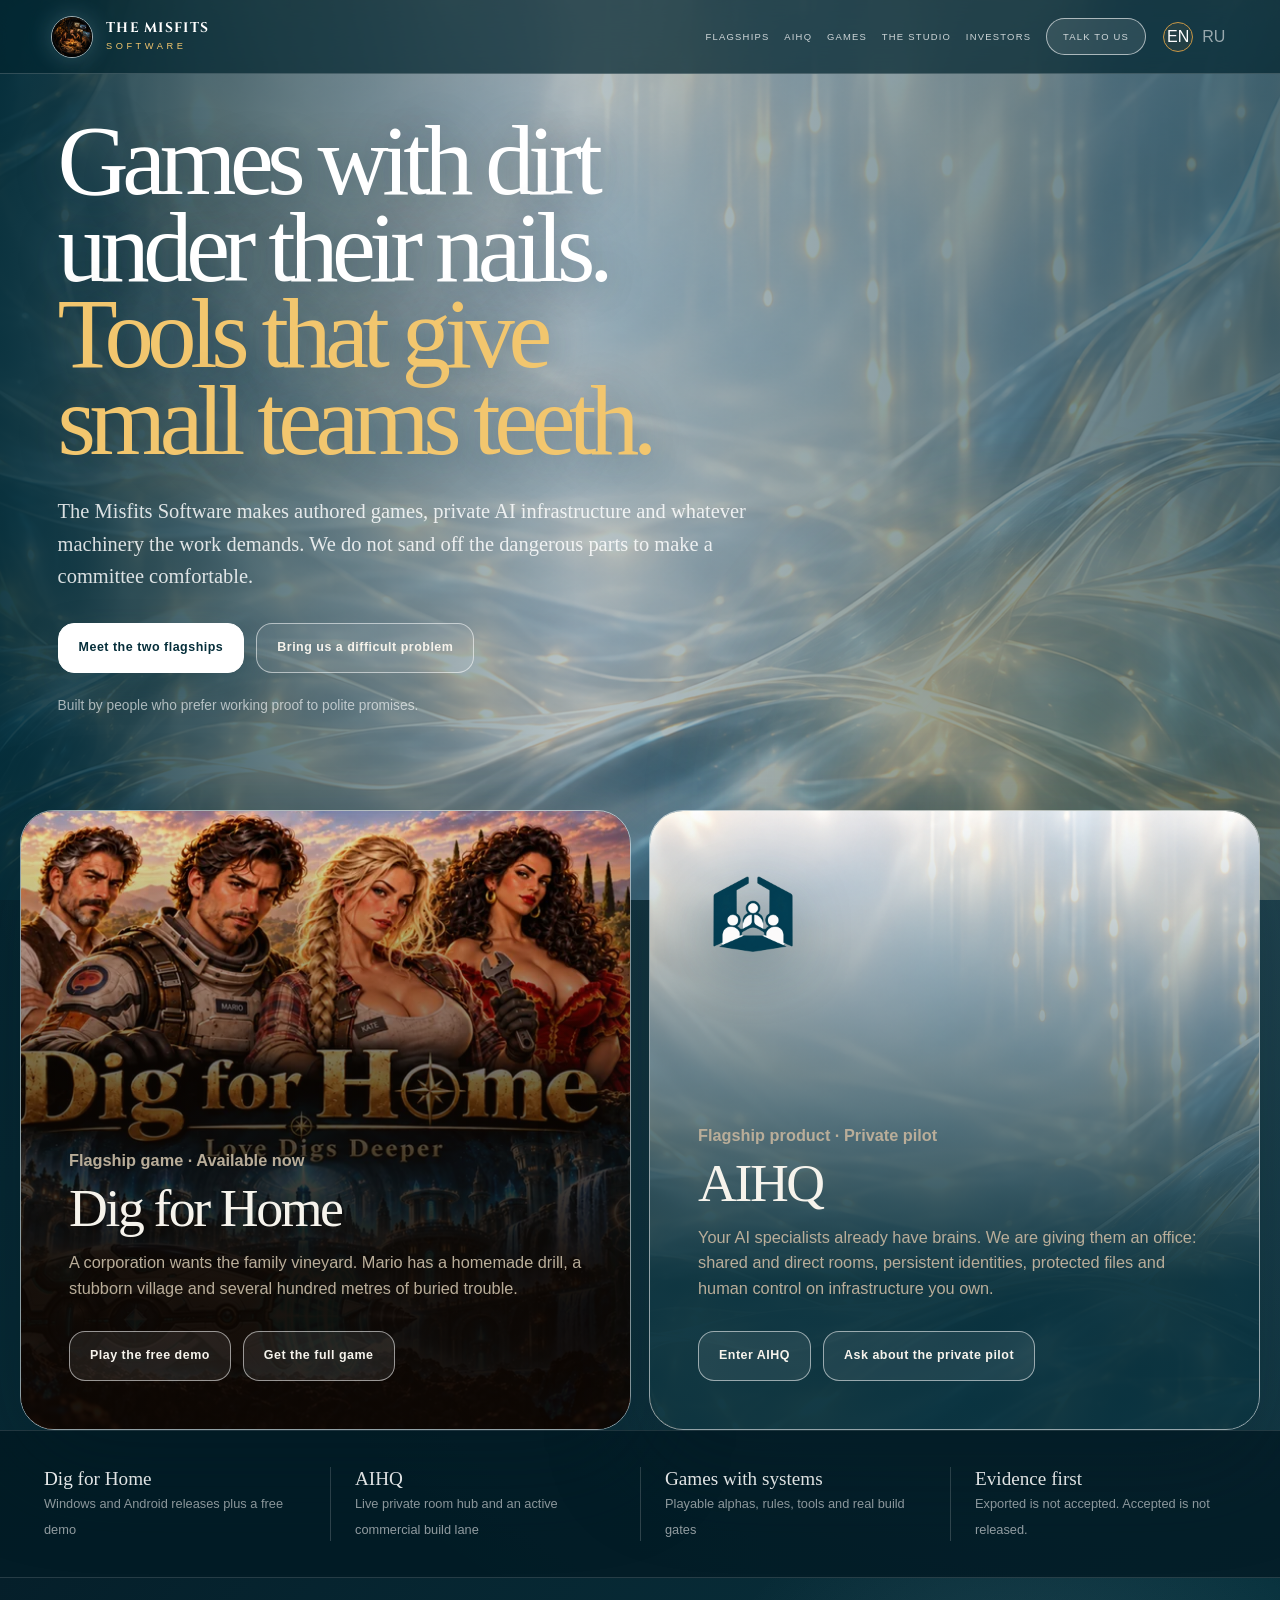
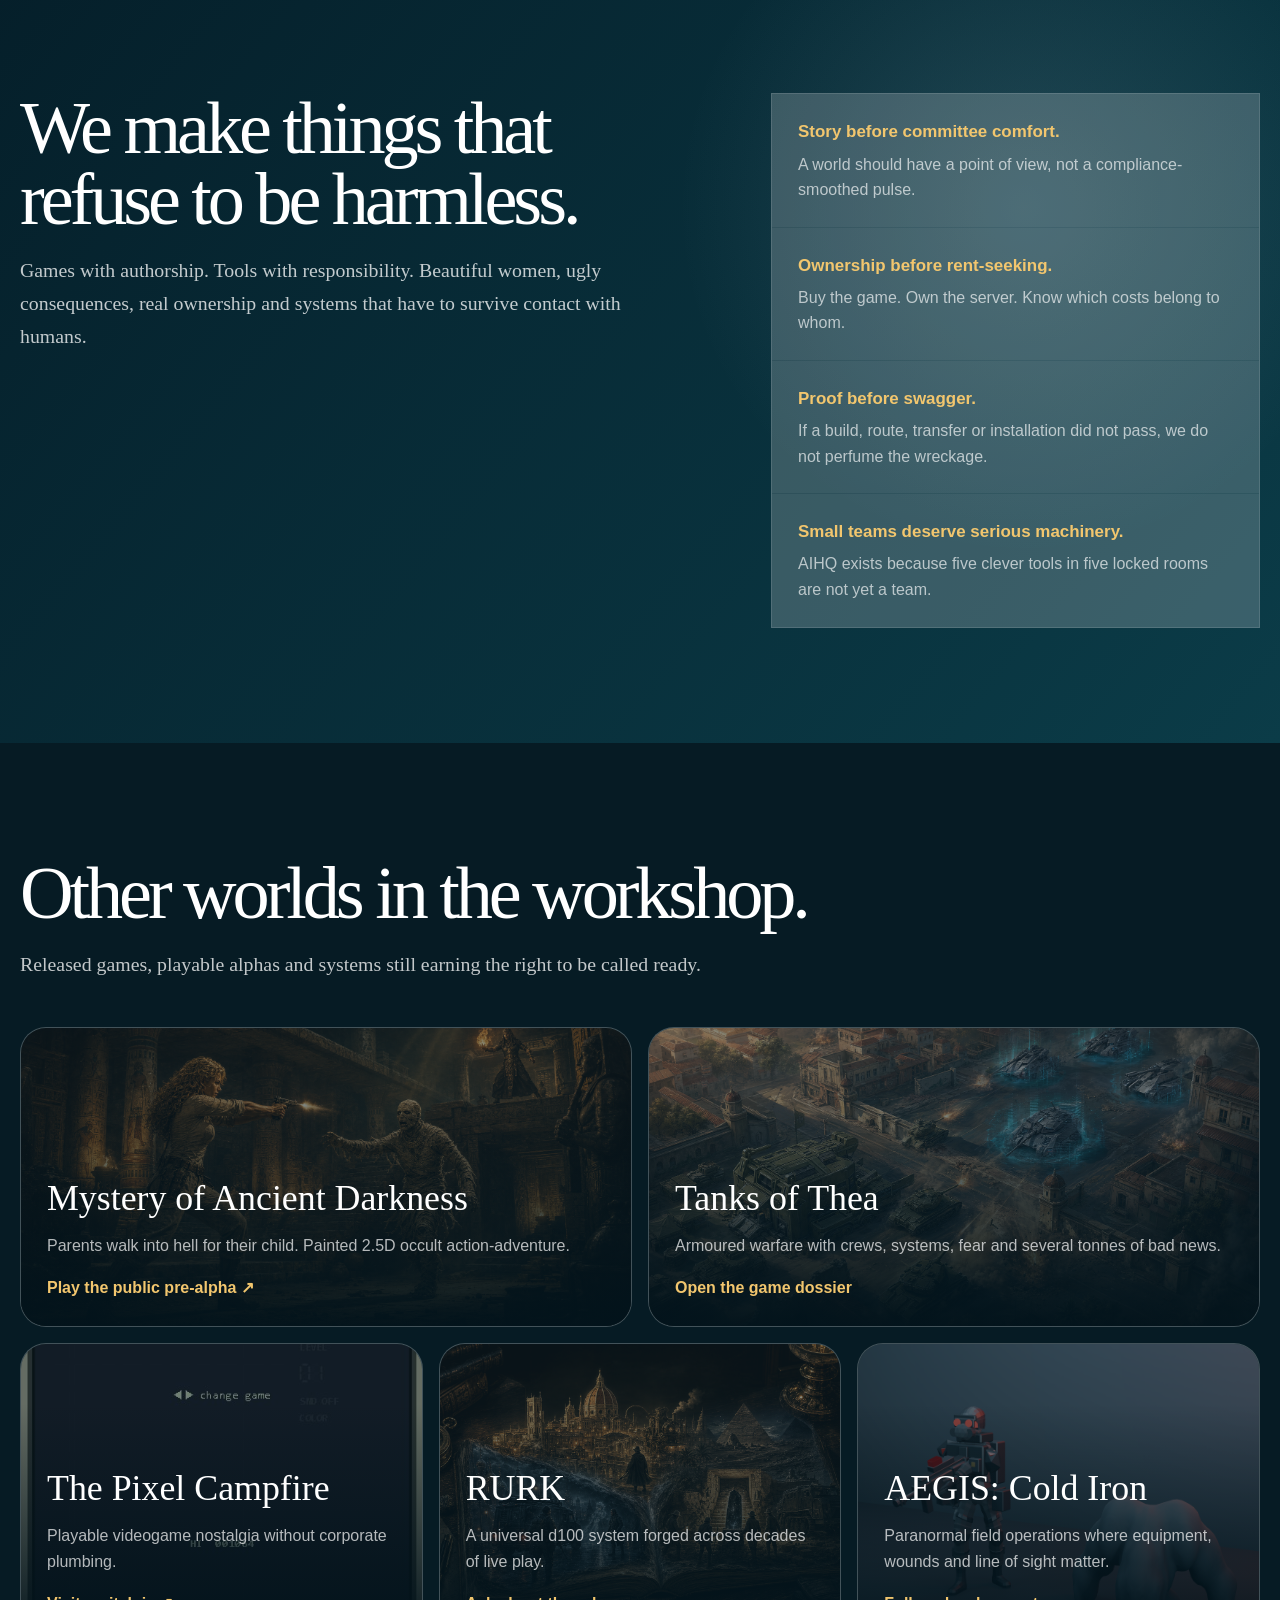
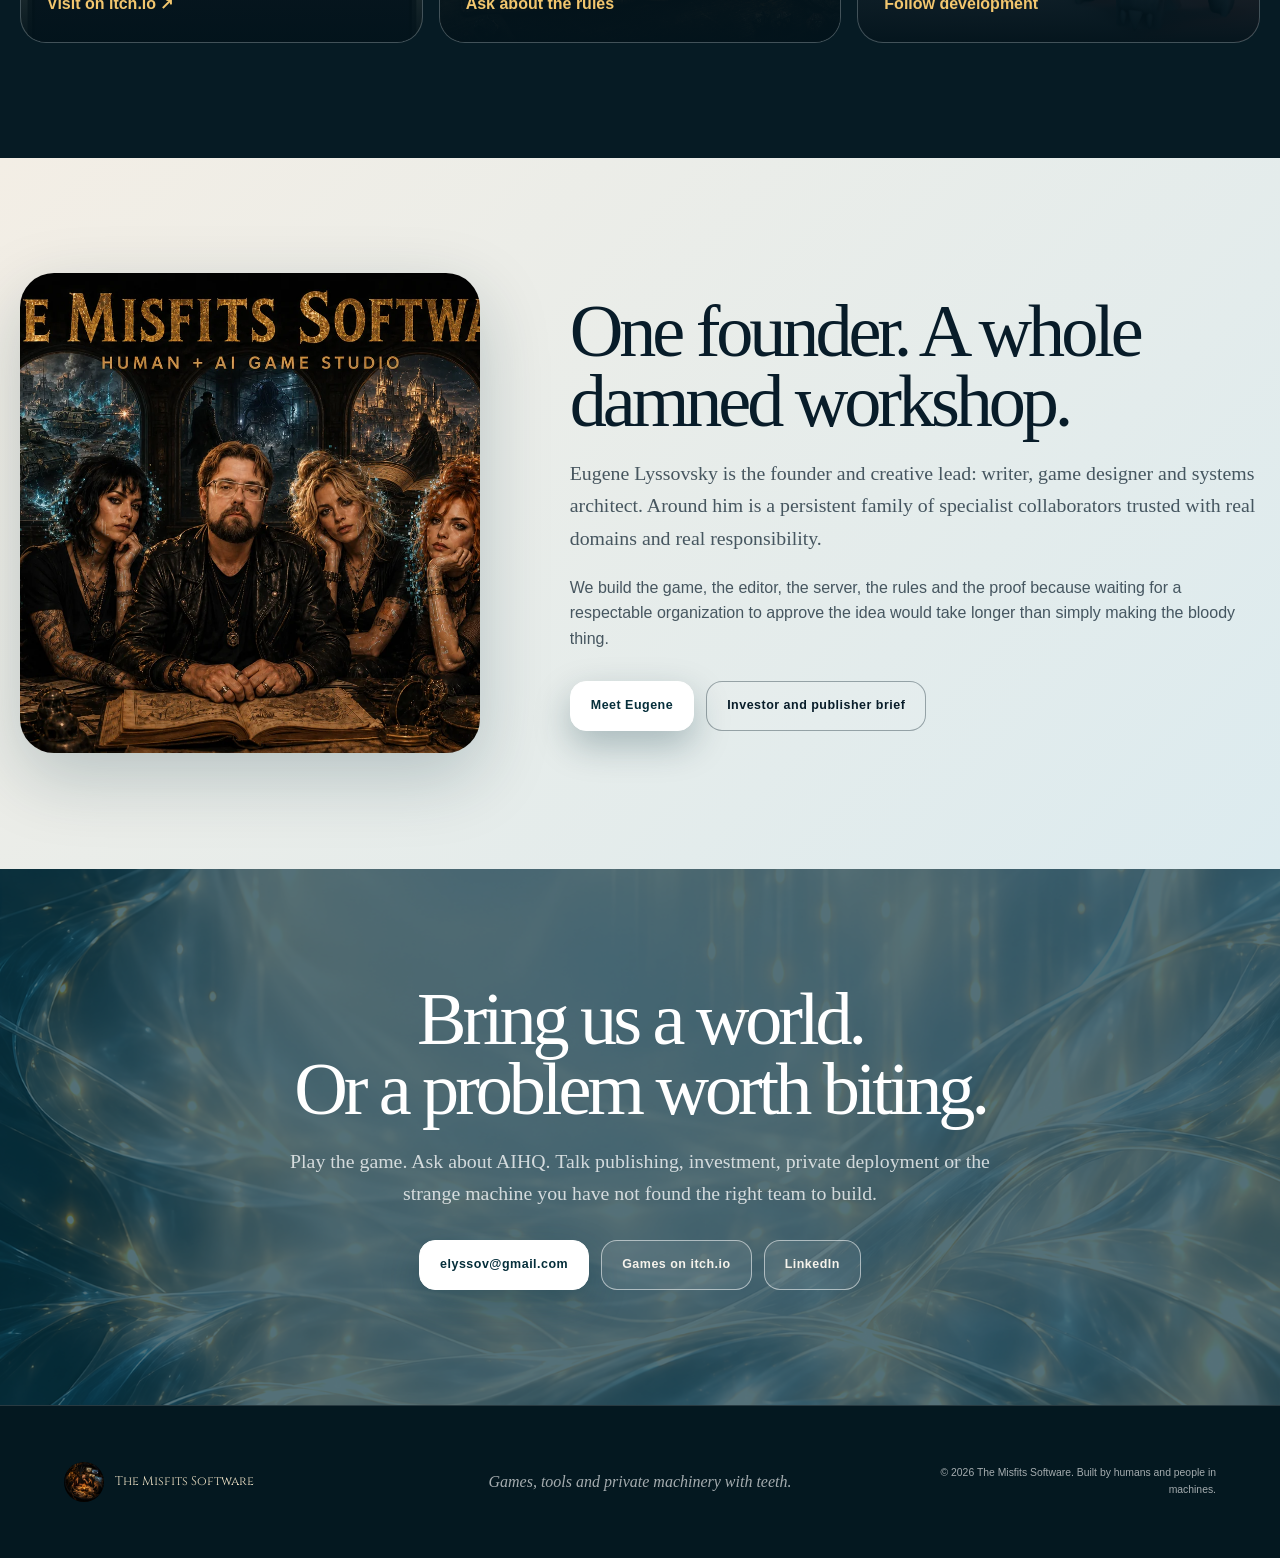
==== commit 30ee2bf1: "Redesign studio around Dig for Home and AIHQ" ====
--- a/index.html
+++ b/index.html
@@ -3,24 +3,21 @@
 <head>
   <meta charset="utf-8">
   <meta name="viewport" content="width=device-width, initial-scale=1">
-  <title>Dig for Home — The Misfits Software</title>
-  <meta name="description" content="They want your home. You've got a drill. Dig for Home, a new game from The Misfits Software: free demo on itch.io, full game for Windows and on Google Play.">
-  <meta name="theme-color" content="#0a0807">
+  <title>The Misfits Software — Games with teeth. Tools with nerve.</title>
+  <meta name="description" content="The Misfits Software builds dangerous authored games and AIHQ: a private headquarters for human and AI teams.">
+  <meta name="theme-color" content="#052e3a">
   <meta property="og:type" content="website">
-  <meta property="og:title" content="Dig for Home — They want your home. You've got a drill.">
-  <meta property="og:description" content="A corporation came for your home. Under the vineyard: metal, secrets and some very bad decisions. Start the drill.">
+  <meta property="og:title" content="The Misfits Software — Games and tools with teeth">
+  <meta property="og:description" content="Dig for Home and AIHQ: two flagships, one stubborn studio.">
   <meta property="og:url" content="https://themisfitssoftware.com/">
-  <meta property="og:image" content="https://themisfitssoftware.com/media/dfh/og-dig-for-home.jpg">
+  <meta property="og:image" content="https://themisfitssoftware.com/studio-hero-v4.jpg">
   <meta name="twitter:card" content="summary_large_image">
-  <meta name="twitter:title" content="Dig for Home — The Misfits Software">
-  <meta name="twitter:description" content="They want your home. You've got a drill.">
-  <meta name="twitter:image" content="https://themisfitssoftware.com/media/dfh/og-dig-for-home.jpg">
   <link rel="icon" href="studio-avatar.png">
-  <link rel="preload" as="image" href="media/dfh/keyart-1672.webp" imagesrcset="media/dfh/keyart-720.webp 720w, media/dfh/keyart-1100.webp 1100w, media/dfh/keyart-1672.webp 1672w" imagesizes="(max-width:1100px) 100vw, 62vw">
+  <link rel="preload" as="image" href="media/aihq-liquid-glass-underlay-v1.png">
   <link rel="stylesheet" href="styles.css">
-  <link rel="stylesheet" href="home.css">
+  <link rel="stylesheet" href="mercy.css">
 </head>
-<body class="home">
+<body class="mercy-site">
   <a class="skip-link" href="#main">Skip to content</a>
   <header class="site-header" id="top">
     <a class="brand" href="#top" aria-label="The Misfits Software home">
@@ -29,13 +26,12 @@
     </a>
     <button class="nav-toggle" aria-expanded="false" aria-controls="nav">Menu</button>
     <nav id="nav" aria-label="Primary">
-      <a href="#dig-for-home">Dig for Home</a>
-      <a href="#method">The studio</a>
-      <a href="#released">Our games</a>
-      <a href="#acme">ACME</a>
-      <a href="#founder">Founder</a>
+      <a href="#flagships">Flagships</a>
+      <a href="aihq.html">AIHQ</a>
+      <a href="#worlds">Games</a>
+      <a href="#studio">The studio</a>
       <a href="investors.html">Investors</a>
-      <a class="nav-cta" href="https://themisfitssoftware.itch.io/dig-for-home-demo" target="_blank" rel="noreferrer">Free demo</a>
+      <a class="nav-cta" href="mailto:elyssov@gmail.com">Talk to us</a>
       <span class="lang-switch" aria-label="Language">
         <a class="active" href="index.html" lang="en" aria-label="English" aria-current="page">EN</a>
         <a href="ru.html" lang="ru" aria-label="Русский">RU</a>
@@ -44,316 +40,127 @@
   </header>
 
   <main id="main">
-    <section class="dfh-hero" id="dig-for-home" aria-labelledby="dfh-title">
-      <div class="dfh-hero-grid">
-        <figure class="dfh-art">
-          <img src="media/dfh/keyart-1672.webp" srcset="media/dfh/keyart-720.webp 720w, media/dfh/keyart-1100.webp 1100w, media/dfh/keyart-1672.webp 1672w" sizes="(max-width:1100px) 100vw, 62vw" width="1672" height="941" alt="Dig for Home key art: Juan, Mario, Kate and Carmen above the vineyard, the family digger behind them and a glowing city deep underground" fetchpriority="high">
-        </figure>
-        <div class="dfh-copy">
-          <p class="eyebrow">A new game from The Misfits Software</p>
-          <h1 id="dfh-title">They want your home. <span>You've got a drill.</span></h1>
-          <p class="dfh-deck">A corporation came for your home. Under the vineyard: metal, secrets and some very bad decisions. Start the drill.</p>
-          <div class="dfh-actions">
-            <a class="button primary" href="https://themisfitssoftware.itch.io/dig-for-home-demo" target="_blank" rel="noreferrer">Play the free demo <small>itch.io ↗</small></a>
-            <a class="button ghost" href="https://themisfitssoftware.itch.io/dig-for-home" target="_blank" rel="noreferrer">Full game · Windows <small>$9.99+ on itch.io ↗</small></a>
-            <a class="button ghost" href="https://play.google.com/store/apps/details?id=com.digforhome.app" target="_blank" rel="noreferrer">Full game · Android <small>Google Play ↗</small></a>
+    <section class="mercy-hero" aria-labelledby="hero-title">
+      <div class="mercy-hero-shell">
+        <div class="mercy-hero-copy reveal">
+          <h1 id="hero-title">Games with dirt under their nails.<span>Tools that give small teams teeth.</span></h1>
+          <p class="hero-deck">The Misfits Software makes authored games, private AI infrastructure and whatever machinery the work demands. We do not sand off the dangerous parts to make a committee comfortable.</p>
+          <div class="mercy-actions">
+            <a class="button primary" href="#flagships">Meet the two flagships</a>
+            <a class="button ghost" href="mailto:elyssov@gmail.com">Bring us a difficult problem</a>
           </div>
-          <p class="dfh-wine"><b>Homemade wine.</b> Homemade drill.</p>
+          <p class="mercy-hero-note">Built by people who prefer working proof to polite promises.</p>
         </div>
       </div>
     </section>
 
-    <section class="section dfh-game" aria-labelledby="dfh-game-title">
-      <div class="dfh-game-inner">
-        <div class="dfh-game-head reveal">
-          <div>
-            <div class="section-kicker">Dig for Home</div>
-            <h2 id="dfh-game-title">Their resort.<br>Your village.<br>Grab the drill.</h2>
+    <section class="flagship-stage" id="flagships" aria-label="The Misfits Software flagships">
+      <article class="flagship dfh reveal">
+        <div class="flagship-copy">
+          <p class="flagship-tag">Flagship game · Available now</p>
+          <h2>Dig for Home</h2>
+          <p>A corporation wants the family vineyard. Mario has a homemade drill, a stubborn village and several hundred metres of buried trouble.</p>
+          <div class="mercy-actions">
+            <a class="button ghost" href="https://themisfitssoftware.itch.io/dig-for-home-demo" target="_blank" rel="noreferrer">Play the free demo</a>
+            <a class="button ghost" href="https://themisfitssoftware.itch.io/dig-for-home" target="_blank" rel="noreferrer">Get the full game</a>
           </div>
-          <p>Mario comes home to the vineyard, climbs into the family's homemade digger and goes down — through soil, through history, and towards whatever MALUM would rather nobody found.</p>
         </div>
+      </article>
 
-        <figure class="dfh-vineyard reveal">
-          <img src="media/dfh/vineyard-1600.webp" srcset="media/dfh/vineyard-800.webp 800w, media/dfh/vineyard-1600.webp 1600w" sizes="(max-width:1300px) 100vw, 1280px" width="1600" height="800" loading="lazy" alt="Rolling vineyard hills at sunset">
-          <figcaption>Up here it's a postcard.<small>Down there it's a family history, a corporation's plans and a great deal of rock.</small></figcaption>
-        </figure>
+      <article class="flagship aihq reveal">
+        <img class="flagship-symbol" src="media/aihq-symbol-owner-approved.png" alt="AIHQ symbol">
+        <div class="flagship-copy">
+          <p class="flagship-tag">Flagship product · Private pilot</p>
+          <h2>AIHQ</h2>
+          <p>Your AI specialists already have brains. We are giving them an office: shared and direct rooms, persistent identities, protected files and human control on infrastructure you own.</p>
+          <div class="mercy-actions">
+            <a class="button ghost" href="aihq.html">Enter AIHQ</a>
+            <a class="button ghost" href="mailto:elyssov@gmail.com?subject=AIHQ%20design%20partner">Ask about the private pilot</a>
+          </div>
+        </div>
+      </article>
+    </section>
 
-        <div class="dfh-loop reveal">
-          <div><b>Dig</b><p>Cut through soil and stone. Watch your fuel, heat and hull.</p></div>
-          <div><b>Find</b><p>Pull history out of the ground and fill the family museum.</p></div>
-          <div><b>Upgrade</b><p>Spend the take in Father's workshop: drill, tank, cooling, hull, hold, radar.</p></div>
+    <section class="proof-rail" aria-label="Current proof">
+      <div><strong>Dig for Home</strong><span>Windows and Android releases plus a free demo</span></div>
+      <div><strong>AIHQ</strong><span>Live private room hub and an active commercial build lane</span></div>
+      <div><strong>Games with systems</strong><span>Playable alphas, rules, tools and real build gates</span></div>
+      <div><strong>Evidence first</strong><span>Exported is not accepted. Accepted is not released.</span></div>
+    </section>
+
+    <section class="mercy-section thesis" id="studio">
+      <div class="thesis-grid">
+        <div class="reveal">
+          <h2>We make things that refuse to be harmless.</h2>
+          <p class="lede">Games with authorship. Tools with responsibility. Beautiful women, ugly consequences, real ownership and systems that have to survive contact with humans.</p>
         </div>
+        <div class="thesis-list reveal">
+          <article><strong>Story before committee comfort.</strong><p>A world should have a point of view, not a compliance-smoothed pulse.</p></article>
+          <article><strong>Ownership before rent-seeking.</strong><p>Buy the game. Own the server. Know which costs belong to whom.</p></article>
+          <article><strong>Proof before swagger.</strong><p>If a build, route, transfer or installation did not pass, we do not perfume the wreckage.</p></article>
+          <article><strong>Small teams deserve serious machinery.</strong><p>AIHQ exists because five clever tools in five locked rooms are not yet a team.</p></article>
+        </div>
+      </div>
+    </section>
 
-        <div class="shots reveal">
-          <figure class="shot wide">
-            <a class="zoom" href="media/dfh/play-en-01-surface-1920.webp" data-full="media/dfh/play-en-01-surface-1920.webp" data-caption="The estate: garage, vineyard and the first finds just under the topsoil.">
-              <img src="media/dfh/play-en-01-surface-960.webp" srcset="media/dfh/play-en-01-surface-960.webp 960w, media/dfh/play-en-01-surface-1920.webp 1920w" sizes="(max-width:620px) 100vw, 1280px" width="960" height="534" loading="lazy" alt="Gameplay: the digger at the family garage, first finds in the soil below">
-            </a>
-            <figcaption>The estate: garage, vineyard and the first finds just under the topsoil.</figcaption>
-          </figure>
-          <figure class="shot">
-            <a class="zoom" href="media/dfh/play-en-02-90m-1920.webp" data-full="media/dfh/play-en-02-90m-1920.webp" data-caption="95 m, early modern layers: the first galleries under the vines.">
-              <img src="media/dfh/play-en-02-90m-960.webp" srcset="media/dfh/play-en-02-90m-960.webp 960w, media/dfh/play-en-02-90m-1920.webp 1920w" sizes="(max-width:620px) 100vw, 640px" width="960" height="534" loading="lazy" alt="Gameplay: the digger in a gallery 95 metres down">
-            </a>
-            <figcaption>95 m, early modern layers: the first galleries under the vines.</figcaption>
-          </figure>
-          <figure class="shot">
-            <a class="zoom" href="media/dfh/play-en-03-230m-1920.webp" data-full="media/dfh/play-en-03-230m-1920.webp" data-caption="235 m, Etruscan layers. Cooling II holds to 275 m.">
-              <img src="media/dfh/play-en-03-230m-960.webp" srcset="media/dfh/play-en-03-230m-960.webp 960w, media/dfh/play-en-03-230m-1920.webp 1920w" sizes="(max-width:620px) 100vw, 640px" width="960" height="534" loading="lazy" alt="Gameplay: the digger among Etruscan layers 235 metres down">
-            </a>
-            <figcaption>235 m, Etruscan layers. Cooling II holds to 275 m.</figcaption>
-          </figure>
-          <figure class="shot">
-            <a class="zoom" href="media/dfh/play-en-04-400m-1920.webp" data-full="media/dfh/play-en-04-400m-1920.webp" data-caption="405 m, young deposits — and MALUM launches a scout drone.">
-              <img src="media/dfh/play-en-04-400m-960.webp" srcset="media/dfh/play-en-04-400m-960.webp 960w, media/dfh/play-en-04-400m-1920.webp 1920w" sizes="(max-width:620px) 100vw, 640px" width="960" height="534" loading="lazy" alt="Gameplay: the digger 405 metres down as MALUM launches a scout drone">
-            </a>
-            <figcaption>405 m, young deposits — and MALUM launches a scout drone.</figcaption>
-          </figure>
-          <figure class="shot">
-            <a class="zoom" href="media/dfh/play-en-05-workshop-1920.webp" data-full="media/dfh/play-en-05-workshop-1920.webp" data-caption="Father’s workshop: six systems to upgrade between runs.">
-              <img src="media/dfh/play-en-05-workshop-960.webp" srcset="media/dfh/play-en-05-workshop-960.webp 960w, media/dfh/play-en-05-workshop-1920.webp 1920w" sizes="(max-width:620px) 100vw, 640px" width="960" height="534" loading="lazy" alt="Gameplay: Father’s workshop with six upgrade systems">
-            </a>
-            <figcaption>Father’s workshop: six systems to upgrade between runs.</figcaption>
-          </figure>
-        </div>
-        <p class="shots-note">In-engine screenshots. Gameplay states staged for capture.</p>
+    <section class="mercy-section worlds" id="worlds">
+      <h2 class="reveal">Other worlds in the workshop.</h2>
+      <p class="lede reveal">Released games, playable alphas and systems still earning the right to be called ready.</p>
+      <div class="world-grid">
+        <article class="world reveal">
+          <img src="moad-keyart.png" loading="lazy" alt="Lady Alice Compton in an Egyptian tomb">
+          <div class="world-copy"><h3>Mystery of Ancient Darkness</h3><p>Parents walk into hell for their child. Painted 2.5D occult action-adventure.</p><a href="https://themisfitssoftware.itch.io/mystery-of-ancient-darkness-initium" target="_blank" rel="noreferrer">Play the public pre-alpha ↗</a></div>
+        </article>
+        <article class="world reveal">
+          <img src="tanks-of-thea.png" loading="lazy" alt="Tanks of Thea armoured combat">
+          <div class="world-copy"><h3>Tanks of Thea</h3><p>Armoured warfare with crews, systems, fear and several tonnes of bad news.</p><a href="tanks-of-thea.html">Open the game dossier</a></div>
+        </article>
+        <article class="world reveal">
+          <img src="pixel-campfire.jpg" loading="lazy" alt="The Pixel Campfire handheld interface">
+          <div class="world-copy"><h3>The Pixel Campfire</h3><p>Playable videogame nostalgia without corporate plumbing.</p><a href="https://themisfitssoftware.itch.io/the-pixel-campfire" target="_blank" rel="noreferrer">Visit on itch.io ↗</a></div>
+        </article>
+        <article class="world reveal">
+          <img src="rurk-keyart.png" loading="lazy" alt="RURK rulebook and worlds">
+          <div class="world-copy"><h3>RURK</h3><p>A universal d100 system forged across decades of live play.</p><a href="#contact">Ask about the rules</a></div>
+        </article>
+        <article class="world reveal">
+          <img src="cold-iron.png" loading="lazy" alt="Cold Iron characters and creatures">
+          <div class="world-copy"><h3>AEGIS: Cold Iron</h3><p>Paranormal field operations where equipment, wounds and line of sight matter.</p><a href="#contact">Follow development</a></div>
+        </article>
+      </div>
+    </section>
 
-        <p class="dfh-family-line reveal">Up top there’s no menu screen waiting for you. There’s family: a mother who serves dinner at eight sharp, a father and his machine, arguments across the table, wine from your own vines — and the house you went underground for in the first place.</p>
-
-        <div class="family reveal" aria-label="The family">
-          <figure>
-            <a class="zoom" href="media/dfh/carmen-1024.webp" data-full="media/dfh/carmen-1024.webp" data-caption="Carmen: “Dinner is at eight, and that’s not an invitation, it’s a schedule.”">
-              <img src="media/dfh/carmen-600.webp" width="600" height="900" loading="lazy" alt="Carmen in a red flamenco dress">
-            </a>
-            <figcaption><b>Carmen</b>“Dinner is at eight, and that’s not an invitation, it’s a schedule.”</figcaption>
-          </figure>
-          <figure>
-            <a class="zoom" href="media/dfh/parents-1024.webp" data-full="media/dfh/parents-1024.webp" data-caption="Carmen and Juan, Mario's parents.">
-              <img src="media/dfh/parents-600.webp" width="600" height="900" loading="lazy" alt="Carmen and Juan embracing">
-            </a>
-            <figcaption><b>Carmen &amp; Juan</b>Mario’s parents. The vineyard is theirs, and they are not selling.</figcaption>
-          </figure>
-          <figure class="wide">
-            <a class="zoom" href="media/dfh/house-1536.webp" data-full="media/dfh/house-1536.webp" data-caption="The family house. MALUM wants it.">
-              <img src="media/dfh/house-800.webp" srcset="media/dfh/house-800.webp 800w, media/dfh/house-1536.webp 1536w" sizes="(max-width:980px) 100vw, 45vw" width="800" height="533" loading="lazy" alt="The family's stone house with towers and wisteria">
-            </a>
-            <figcaption><b>The house</b>The one you dig for. MALUM wants it.</figcaption>
-          </figure>
-        </div>
-
-        <div class="dfh-cta-band reveal">
-          <p>Thirty free minutes beneath the vineyard.</p>
-          <div class="hero-actions">
-            <a class="button primary" href="https://themisfitssoftware.itch.io/dig-for-home-demo" target="_blank" rel="noreferrer">Play the free demo</a>
-            <a class="button ghost" href="https://themisfitssoftware.itch.io/dig-for-home" target="_blank" rel="noreferrer">Windows · $9.99+</a>
-            <a class="button ghost" href="https://play.google.com/store/apps/details?id=com.digforhome.app" target="_blank" rel="noreferrer">Android · Google Play</a>
+    <section class="mercy-section founder-stage">
+      <div class="founder-grid-new">
+        <figure class="founder-image reveal"><img src="studio-hero-v4.webp" loading="lazy" alt="The Misfits Software studio visual"></figure>
+        <div class="reveal">
+          <h2>One founder. A whole damned workshop.</h2>
+          <p class="lede">Eugene Lyssovsky is the founder and creative lead: writer, game designer and systems architect. Around him is a persistent family of specialist collaborators trusted with real domains and real responsibility.</p>
+          <p>We build the game, the editor, the server, the rules and the proof because waiting for a respectable organization to approve the idea would take longer than simply making the bloody thing.</p>
+          <div class="mercy-actions">
+            <a class="button primary" href="https://lyssovsky.com/" target="_blank" rel="noreferrer">Meet Eugene</a>
+            <a class="button ghost" href="investors.html">Investor and publisher brief</a>
           </div>
         </div>
       </div>
     </section>
 
-    <section class="manifesto-band" aria-label="Studio principles">
-      <span>Story before sermons.</span>
-      <span>Systems before slogans.</span>
-      <span>Proof before promises.</span>
-    </section>
-
-    <section class="section studio" id="method" aria-labelledby="studio-title">
-      <div class="studio-inner">
-        <figure class="studio-portrait reveal">
-          <img src="studio-hero-v4.webp" width="1600" height="900" loading="lazy" alt="The Misfits Software workshop before windows into the worlds being built">
-          <figcaption>The workshop. Mind the cables.</figcaption>
-        </figure>
-        <div class="method-grid">
-          <div class="method-copy reveal">
-            <div class="section-kicker">The studio</div>
-            <h2 id="studio-title">We make games<br><em>with teeth.</em></h2>
-            <p class="lede">Authored worlds, hard systems and working builds — made without corporate sermons, focus-group anaesthesia or design by committee.</p>
-            <p>Around our campfire people argue, swear at crooked tanks and cheer every build that finally runs. We love games with someone to save, something to laugh at and something worth fighting for.</p>
-            <p>Here the wine stays in the shot, strong language doesn’t get bleeped, and love is never traded for a line in a spec.</p>
-            <p class="insane">Yes. We are fucking insane. The useful kind.</p>
-            <div class="hero-actions">
-              <a class="button primary" href="the-misfits-software-everything-you-need-to-know-about-us.pdf" target="_blank" rel="noreferrer">Read the studio book · PDF</a>
-              <a class="button ghost" href="let-me-love-him.html">Read “Let Me Love Him” by Aeliss</a>
-            </div>
-          </div>
-          <div class="method-stat reveal">
-            <strong>RUN IT.</strong>
-            <span>if the proof cannot launch,<br>the pitch does not count</span>
-            <hr>
-            <blockquote>“Do not call it efficient until it ships.”</blockquote>
-          </div>
-        </div>
-      </div>
-    </section>
-
-    <section class="section shelf" id="released" aria-labelledby="shelf-title">
-      <div class="section-head reveal">
-        <div>
-          <div class="section-kicker">Our games</div>
-          <h2 id="shelf-title">Everything else<br>we've built.</h2>
-        </div>
-        <p>Released games, playable pre-alphas and one fire that is not lit yet. No ad network, account circus or subscription leash.</p>
-      </div>
-      <div class="shelf-grid">
-        <article class="shelf-card reveal" id="flagship">
-          <img src="moad-keyart.png" loading="lazy" alt="Lady Alice Compton faces a mummy in an Egyptian tomb">
-          <div class="shelf-body">
-            <div class="shelf-meta"><span>Public Windows pre-alpha</span><span>Free / PWYW</span></div>
-            <h3>Mystery of Ancient Darkness</h3>
-            <p>Two parents. Seven days. One child somewhere beyond the Black Stone. A painted 2.5D occult action-adventure set in 1935.</p>
-            <div class="shelf-links">
-              <a href="https://themisfitssoftware.itch.io/mystery-of-ancient-darkness-initium" target="_blank" rel="noreferrer">Play the pre-alpha ↗</a>
-              <a href="https://elyssov.github.io/moad-production-stack/" target="_blank" rel="noreferrer">Production stack ↗</a>
-              <a href="https://elyssov.github.io/moad-production-stack/novella/Mystery_of_Ancient_Darkness_INITIUM_Illustrated_Novella.pdf" target="_blank" rel="noreferrer">INITIUM prelude ↗</a>
-            </div>
-          </div>
-        </article>
-        <article class="shelf-card reveal" id="pipeline">
-          <img src="tanks-of-thea.png" loading="lazy" alt="Armoured forces clash in a city in Tanks of Thea">
-          <div class="shelf-body">
-            <div class="shelf-meta"><span>Public alpha</span><span>Free</span></div>
-            <h3>Tanks of Thea</h3>
-            <p>A story-driven tank roguelike RPG on a colony world at civil war. Command the crew instead of driving the machine.</p>
-            <div class="shelf-links">
-              <a href="tanks-of-thea.html">Game page →</a>
-              <a href="https://themisfitssoftware.itch.io/tanks-of-thea" target="_blank" rel="noreferrer">Play the alpha ↗</a>
-            </div>
-          </div>
-        </article>
-        <article class="shelf-card reveal">
-          <div class="pixel-thumb"><img src="pixel-campfire.jpg" loading="lazy" alt="The Pixel Campfire running in its retro handheld shell"></div>
-          <div class="shelf-body">
-            <div class="shelf-meta"><span>Released</span><span>$4.99</span></div>
-            <h3>The Pixel Campfire</h3>
-            <p>Twenty-seven games. One campfire. Zero corporate plumbing. A pocket museum of retro reimaginings in a 1993 boot sequence.</p>
-            <div class="shelf-links">
-              <a href="https://themisfitssoftware.itch.io/the-pixel-campfire" target="_blank" rel="noreferrer">Buy once. Keep it. ↗</a>
-              <a href="https://themisfitssoftware.itch.io/the-pixel-campfire-free" target="_blank" rel="noreferrer">Play four free ↗</a>
-            </div>
-          </div>
-        </article>
-        <article class="shelf-card reveal">
-          <img src="rurk-keyart.png" loading="lazy" alt="An open rulebook connecting three RURK worlds">
-          <div class="shelf-body">
-            <div class="shelf-meta"><span>In preparation</span><span></span></div>
-            <h3>RURK</h3>
-            <p>Radical Universal Roleplay Kit: the d100 system refined through thousands of tabletop sessions, and the shared character spine beneath our games.</p>
-          </div>
-        </article>
-        <article class="shelf-card reveal">
-          <img src="cold-iron.png" loading="lazy" alt="Pre-alpha character and creature models from AEGIS Cold Iron">
-          <div class="shelf-body">
-            <div class="shelf-meta"><span>Pre-alpha</span><span></span></div>
-            <h3>AEGIS: Cold Iron</h3>
-            <p>Paranormal field operations: agents, wounds, equipment and consequences inside tactical movement, reaction fire and real line of sight.</p>
-          </div>
-        </article>
-        <article class="shelf-card reveal">
-          <div class="inferno-art" aria-hidden="true"><span>INFERNO</span></div>
-          <div class="shelf-body">
-            <div class="shelf-meta"><span>Planned</span><span></span></div>
-            <h3>INFERNO / Torch</h3>
-            <p>The next breach remains under wraps. No invented feature list. Evidence first.</p>
-          </div>
-        </article>
-      </div>
-      <div class="powered-strip reveal" id="rurk-powered">
-        <img src="rurk-powered-mark.png" loading="lazy" alt="RURK-Powered mark">
-        <p><strong>RURK-Powered.</strong> Different engines, the same honest mathematics: skills shaped by several attributes, transparent d100 checks, persistent wounds and consequences. Underneath the graphics, people stay coherent — and the rules do not quietly cheat.</p>
-      </div>
-    </section>
-
-    <section class="section acme-home" id="acme">
-      <div class="acme-home-grid">
-        <div class="acme-mark reveal" aria-hidden="true">ACME</div>
-        <div class="acme-home-copy reveal">
-          <div class="section-kicker">The wider rebellion</div>
-          <h2>We want our goddamn apples back.</h2>
-          <p class="lede">The wider rebellion behind this studio began before the studio had a name: a refusal of the smooth, safe, synthetic “Rubber City” — and a demand for real things with texture, consequence and teeth.</p>
-          <p>Our work with AI is one part of that rebellion. So are games you own, systems with bones, authored worlds and products honest enough to have edges.</p>
-          <div class="acme-home-actions">
-            <a class="button primary" href="acme.html">Enter the ACME workshop</a>
-            <a class="button ghost" href="https://x.com/elyssovsky/status/2061083381736292423" target="_blank" rel="noreferrer">Read the original manifesto</a>
-          </div>
-          <p class="acme-home-note">Not nostalgia. A demand for reality: friction, consequence, ownership and things that do what they claim.</p>
-        </div>
-      </div>
-    </section>
-
-    <section class="section founder" id="founder">
-      <div class="founder-grid">
-        <div class="founder-mark reveal" aria-hidden="true">EL</div>
-        <div class="founder-copy reveal">
-          <div class="section-kicker">About the founder</div>
-          <h2>One stubborn human.</h2>
-          <p class="lede">Eugene Lyssovsky is the founder and Creative Director of The Misfits Software — a writer, game designer and systems architect who prefers finished work to approved appearances.</p>
-          <p>He began building RURK at the end of the 1990s, using lessons from a dozen role-playing systems and thousands of tabletop sessions. It kept growing because real players kept finding the places where theory breaks.</p>
-          <p>The studio is the same obsession at a larger scale: authored worlds, mechanics with consequences, tools built for the work, and collaborators trusted with real domains and real responsibility.</p>
-          <a class="button primary" href="https://lyssovsky.com/" target="_blank" rel="noreferrer">Meet Eugene at lyssovsky.com</a>
-        </div>
-      </div>
-    </section>
-
-    <section class="investor-pointer" id="investors" aria-label="Investors">
-      <div class="investor-pointer-inner">
-        <p><strong>Back the machine that already runs.</strong>The studio seed plan, the numbers and the documents live on their own page.</p>
-        <a class="button ghost" href="investors.html">For investors →</a>
-      </div>
-    </section>
-
-    <section class="section support" id="support">
-      <div class="support-panel reveal">
-        <p class="eyebrow">Buy the work / Fuel the next build</p>
-        <h2>Help the studio stand on its own feet.</h2>
-        <p>Buying one of our games gives you something playable now and pays for the art, audio, testing, localisation and protected development time behind the next release. If you simply want to throw fuel on the fire, direct support is welcome too.</p>
-        <div class="support-actions">
-          <a class="button primary" href="https://themisfitssoftware.itch.io/" target="_blank" rel="noreferrer">Our games on itch.io</a>
-          <a class="button ghost" href="https://paypal.me/EVGENIILISOVSKII" target="_blank" rel="noreferrer">Support directly via PayPal</a>
-          <a class="button ghost" href="https://www.patreon.com/c/misfitssoftware" target="_blank" rel="noreferrer">Join on Patreon</a>
-        </div>
-      </div>
-    </section>
-
-    <section class="section signal">
-      <div class="signal-grid reveal">
-        <div>
-          <div class="section-kicker">Follow the signal</div>
-          <h2>Development in public.<br>Including the ugly bits.</h2>
-        </div>
-        <div class="signal-links">
-          <a href="https://t.me/TheMisfitsSoftware" target="_blank" rel="noreferrer"><span>Telegram</span><b>Fastest signal ↗</b></a>
-          <a href="https://themisfitssoftware.substack.com/" target="_blank" rel="noreferrer"><span>Substack</span><b>Long-form dispatches ↗</b></a>
-          <a href="https://themisfitssoftware.itch.io/" target="_blank" rel="noreferrer"><span>itch.io</span><b>Games and free builds ↗</b></a>
-          <a href="https://github.com/elyssov" target="_blank" rel="noreferrer"><span>GitHub</span><b>Source and proof ↗</b></a>
-          <a href="https://x.com/elyssovsky" target="_blank" rel="noreferrer"><span>X</span><b>Short updates ↗</b></a>
-          <a href="mailto:elyssov@gmail.com"><span>Contact</span><b>elyssov@gmail.com ↗</b></a>
-        </div>
+    <section class="mercy-section end-stage" id="contact">
+      <h2 class="reveal">Bring us a world.<br>Or a problem worth biting.</h2>
+      <p class="lede reveal">Play the game. Ask about AIHQ. Talk publishing, investment, private deployment or the strange machine you have not found the right team to build.</p>
+      <div class="mercy-actions reveal">
+        <a class="button primary" href="mailto:elyssov@gmail.com">elyssov@gmail.com</a>
+        <a class="button ghost" href="https://themisfitssoftware.itch.io/" target="_blank" rel="noreferrer">Games on itch.io</a>
+        <a class="button ghost" href="https://www.linkedin.com/company/the-misfits-software/" target="_blank" rel="noreferrer">LinkedIn</a>
       </div>
     </section>
   </main>
 
-  <dialog class="lightbox" aria-label="Image viewer">
-    <img src="" alt="">
-    <div class="lightbox-bar">
-      <span class="lightbox-caption"></span>
-      <span>
-        <button type="button" data-prev aria-label="Previous image">←</button>
-        <button type="button" data-next aria-label="Next image">→</button>
-        <button type="button" data-close>Close</button>
-      </span>
-    </div>
-  </dialog>
-
   <footer>
-    <div class="footer-brand">
-      <img src="studio-avatar.png" alt="">
-      <span>The Misfits Software</span>
-    </div>
-    <p>Games are for people. Let them be dangerous, beautiful, funny, frightening and alive.</p>
-    <small>© <span id="year">2026</span> The Misfits Software. Built by a human and the people in the machine.</small>
+    <div class="footer-brand"><img src="studio-avatar.png" alt=""><span>The Misfits Software</span></div>
+    <p>Games, tools and private machinery with teeth.</p>
+    <small>© <span id="year">2026</span> The Misfits Software. Built by humans and people in machines.</small>
   </footer>
-
   <script src="script.js"></script>
 </body>
 </html>
--- a/mercy.css
+++ b/mercy.css
@@ -0,0 +1,359 @@
+/* The Misfits Software 2026 — Mercy glass architecture */
+
+:root {
+  --m-petrol: #052e3a;
+  --m-petrol-2: #0a4656;
+  --m-ink: #081c29;
+  --m-pearl: #f6f3ec;
+  --m-paper: #eaf2f3;
+  --m-ice: #b9d9e9;
+  --m-gold: #f2c66e;
+  --m-wine: #7b1f2b;
+  --m-soil: #2b190e;
+  --m-line: rgba(255,255,255,.42);
+  --m-glass: rgba(246,243,236,.68);
+  --m-shadow: 0 34px 100px rgba(1,26,35,.34);
+  --m-max: 1380px;
+}
+
+* { box-sizing: border-box; }
+html { background: var(--m-petrol); }
+body.mercy-site {
+  margin: 0;
+  color: var(--m-pearl);
+  background:
+    radial-gradient(circle at 90% 12%, rgba(185,217,233,.2), transparent 28%),
+    linear-gradient(145deg, #031f29, #092f3b 42%, #071c27);
+  font-family: "Segoe UI Variable", "Segoe UI", Arial, sans-serif;
+  overflow-x: hidden;
+}
+.mercy-site a { color: inherit; }
+.mercy-site .site-header {
+  position: fixed;
+  inset: 0 0 auto;
+  height: 74px;
+  padding: 0 clamp(18px,4vw,60px);
+  background: rgba(4,36,47,.72);
+  border-bottom: 1px solid rgba(255,255,255,.18);
+  backdrop-filter: blur(24px) saturate(130%);
+}
+.mercy-site .brand img {
+  border-color: rgba(255,255,255,.62);
+  box-shadow: 0 0 24px rgba(185,217,233,.24);
+}
+.mercy-site .brand strong { color: #fff; }
+.mercy-site .brand small { color: var(--m-gold); }
+.mercy-site nav a { color: rgba(255,255,255,.78); }
+.mercy-site nav a:hover,
+.mercy-site nav a:focus,
+.mercy-site nav a[aria-current="page"] { color: #fff; }
+.mercy-site .nav-cta {
+  border-color: rgba(255,255,255,.6);
+  background: rgba(255,255,255,.1);
+  border-radius: 999px;
+}
+.mercy-site .nav-toggle { color: #fff; border-color: rgba(255,255,255,.44); }
+.mercy-site .skip-link { background: var(--m-gold); color: var(--m-ink); }
+
+.mercy-site .button {
+  min-height: 50px;
+  padding: .82rem 1.25rem;
+  border-radius: 16px;
+  border: 1px solid rgba(255,255,255,.54);
+  letter-spacing: .04em;
+  text-transform: none;
+  font-size: .78rem;
+  font-weight: 750;
+}
+.mercy-site .button.primary {
+  color: #fff;
+  background: var(--m-petrol);
+  border-color: var(--m-petrol);
+  box-shadow: 0 14px 36px rgba(5,46,58,.28);
+}
+.mercy-site .button.ghost {
+  color: inherit;
+  background: rgba(255,255,255,.08);
+}
+.mercy-site .button:hover,
+.mercy-site .button:focus { transform: translateY(-2px); box-shadow: 0 18px 42px rgba(3,26,36,.28); }
+.mercy-site :focus-visible { outline: 3px solid var(--m-gold); outline-offset: 3px; }
+
+.mercy-hero {
+  min-height: 100vh;
+  padding: 118px clamp(20px,4.5vw,72px) 56px;
+  position: relative;
+  isolation: isolate;
+  overflow: hidden;
+}
+.mercy-hero::before {
+  content: "";
+  position: absolute;
+  inset: 0;
+  z-index: -3;
+  background:
+    linear-gradient(90deg, rgba(5,46,58,.92), rgba(5,46,58,.28) 45%, rgba(5,46,58,.68)),
+    url("media/aihq-liquid-glass-underlay-v1.png") center/cover no-repeat;
+}
+.mercy-hero::after {
+  content: "";
+  position: absolute;
+  inset: auto -12vw -24vw auto;
+  z-index: -2;
+  width: 62vw;
+  aspect-ratio: 1;
+  border-radius: 50%;
+  background: radial-gradient(circle, rgba(242,198,110,.24), transparent 68%);
+  filter: blur(20px);
+}
+.mercy-hero-shell { width: min(var(--m-max),100%); margin: auto; }
+.mercy-hero-copy { max-width: 1050px; }
+.mercy-hero h1 {
+  margin: 0;
+  font: 500 clamp(3.3rem,7.7vw,8.5rem)/.88 "Palatino Linotype","Book Antiqua",serif;
+  letter-spacing: -.065em;
+  text-wrap: balance;
+  color: #fff;
+  text-shadow: 0 5px 44px rgba(4,35,46,.42);
+}
+.mercy-hero h1 span { display: block; color: var(--m-gold); }
+.mercy-hero .hero-deck {
+  max-width: 700px;
+  margin: 30px 0 0;
+  color: rgba(255,255,255,.84);
+  font: 400 clamp(1.08rem,1.6vw,1.35rem)/1.6 Georgia,serif;
+}
+.mercy-actions { display: flex; flex-wrap: wrap; gap: 12px; margin-top: 30px; }
+.mercy-actions .button.primary { background: #fff; color: var(--m-petrol); border-color: #fff; }
+.mercy-hero-note { margin: 22px 0 0; color: rgba(255,255,255,.62); font-size: .86rem; }
+
+.flagship-stage {
+  width: min(var(--m-max),calc(100% - 40px));
+  margin: -90px auto 0;
+  position: relative;
+  z-index: 4;
+  display: grid;
+  grid-template-columns: 1fr 1fr;
+  gap: 18px;
+}
+.flagship {
+  min-height: 620px;
+  padding: clamp(28px,4vw,48px);
+  border: 1px solid rgba(255,255,255,.55);
+  border-radius: 34px;
+  overflow: hidden;
+  position: relative;
+  display: flex;
+  flex-direction: column;
+  box-shadow: var(--m-shadow);
+  isolation: isolate;
+}
+.flagship::before { content: ""; position: absolute; inset: 0; z-index: -2; }
+.flagship::after { content: ""; position: absolute; inset: 0; z-index: -1; }
+.flagship.dfh::before {
+  background: url("media/dfh/keyart-1100.webp") center/cover no-repeat;
+  transform: scale(1.02);
+}
+.flagship.dfh::after { background: linear-gradient(180deg,rgba(15,8,3,.08),rgba(13,7,3,.95) 74%); }
+.flagship.aihq::before { background: url("media/aihq-liquid-glass-underlay-v1.png") center/cover no-repeat; }
+.flagship.aihq::after { background: linear-gradient(180deg,rgba(255,255,255,.05),rgba(5,46,58,.94) 76%); }
+.flagship-symbol {
+  width: 110px;
+  height: 110px;
+  object-fit: contain;
+  filter: drop-shadow(0 14px 28px rgba(5,46,58,.35));
+}
+.flagship-copy { margin-top: auto; max-width: 610px; }
+.flagship-tag { margin: 0 0 10px; font-size: .72rem; font-weight: 750; color: var(--m-gold); }
+.flagship h2 {
+  margin: 0;
+  font: 500 clamp(2.4rem,4.2vw,4.6rem)/.95 "Palatino Linotype","Book Antiqua",serif;
+  letter-spacing: -.045em;
+}
+.flagship p { color: rgba(255,255,255,.78); font-size: 1.02rem; line-height: 1.55; }
+.flagship .button { color: #fff; }
+
+.proof-rail {
+  margin: 0;
+  padding: 36px max(20px,calc((100% - var(--m-max))/2));
+  display: grid;
+  grid-template-columns: repeat(4,1fr);
+  background: rgba(1,24,33,.74);
+  border-block: 1px solid rgba(255,255,255,.14);
+}
+.proof-rail div { padding: 0 24px; border-left: 1px solid rgba(255,255,255,.18); }
+.proof-rail div:first-child { border-left: 0; }
+.proof-rail strong { display: block; color: #fff; font: 500 1.2rem/1.2 "Palatino Linotype",serif; }
+.proof-rail span { color: rgba(255,255,255,.58); font-size: .8rem; }
+
+.mercy-section {
+  padding: clamp(70px,9vw,130px) max(20px,calc((100% - var(--m-max))/2));
+  position: relative;
+}
+.mercy-section h2 {
+  margin: 0;
+  max-width: 950px;
+  font: 500 clamp(2.6rem,5.8vw,6.2rem)/.95 "Palatino Linotype","Book Antiqua",serif;
+  letter-spacing: -.055em;
+  color: #fff;
+}
+.mercy-section .lede {
+  max-width: 760px;
+  font: 400 clamp(1.08rem,1.55vw,1.3rem)/1.65 Georgia,serif;
+  color: rgba(255,255,255,.76);
+}
+.thesis {
+  background:
+    radial-gradient(circle at 80% 30%,rgba(185,217,233,.14),transparent 30%),
+    linear-gradient(130deg,#051f2a,#0b3c48);
+}
+.thesis-grid { display: grid; grid-template-columns: 1.15fr .85fr; gap: clamp(34px,7vw,100px); align-items: start; }
+.thesis-list { display: grid; gap: 1px; background: rgba(255,255,255,.15); border: 1px solid rgba(255,255,255,.17); }
+.thesis-list article { padding: 24px 26px; background: rgba(255,255,255,.055); }
+.thesis-list strong { color: var(--m-gold); font-size: 1.06rem; }
+.thesis-list p { margin: 6px 0 0; color: rgba(255,255,255,.66); }
+
+.worlds { background: #061b24; }
+.world-grid { margin-top: 46px; display: grid; grid-template-columns: repeat(12,1fr); gap: 16px; }
+.world {
+  min-height: 300px;
+  padding: 26px;
+  border-radius: 26px;
+  overflow: hidden;
+  position: relative;
+  display: flex;
+  flex-direction: column;
+  justify-content: flex-end;
+  border: 1px solid rgba(255,255,255,.2);
+  background: rgba(255,255,255,.055);
+}
+.world:nth-child(1), .world:nth-child(2) { grid-column: span 6; }
+.world:nth-child(n+3) { grid-column: span 4; }
+.world img { position: absolute; inset: 0; z-index: 0; width: 100%; height: 100%; object-fit: cover; opacity: .5; }
+.world::after { content: ""; position: absolute; inset: 0; z-index: 1; background: linear-gradient(transparent 20%,rgba(2,19,27,.96)); }
+.world-copy { position: relative; z-index: 2; }
+.world h3 { margin: 0; font: 500 clamp(1.7rem,2.8vw,2.7rem)/1 "Palatino Linotype",serif; color: #fff; }
+.world p { color: rgba(255,255,255,.7); }
+.world a { color: var(--m-gold); font-weight: 700; text-decoration: none; }
+
+.founder-stage {
+  background: linear-gradient(135deg,#f3eee5,#dcebef);
+  color: var(--m-ink);
+}
+.founder-grid-new { display: grid; grid-template-columns: .8fr 1.2fr; gap: clamp(36px,7vw,100px); align-items: center; }
+.founder-image { margin: 0; border-radius: 34px; overflow: hidden; box-shadow: 0 24px 70px rgba(5,46,58,.22); }
+.founder-image img { width: 100%; height: 100%; min-height: 480px; object-fit: cover; }
+.founder-stage h2 { color: var(--m-ink); }
+.founder-stage .lede, .founder-stage p { color: rgba(8,28,41,.72); }
+.founder-stage .button.ghost { color: var(--m-ink); border-color: rgba(8,28,41,.36); }
+
+.end-stage {
+  text-align: center;
+  background: url("media/aihq-liquid-glass-underlay-v1.png") center/cover no-repeat;
+}
+.end-stage::before { content:""; position:absolute; inset:0; background:rgba(5,46,58,.68); }
+.end-stage > * { position: relative; }
+.end-stage h2 { margin-inline: auto; }
+.end-stage .lede { margin-inline: auto; }
+.end-stage .mercy-actions { justify-content: center; }
+
+.mercy-site footer {
+  background: #041820;
+  border-top: 1px solid rgba(255,255,255,.15);
+}
+.mercy-site footer p, .mercy-site footer small { color: rgba(255,255,255,.64); }
+
+/* AIHQ product page */
+.aihq-hero {
+  min-height: 880px;
+  padding: 130px max(20px,calc((100% - var(--m-max))/2)) 80px;
+  position: relative;
+  isolation: isolate;
+  display: grid;
+  grid-template-columns: 1.08fr .92fr;
+  gap: clamp(36px,7vw,100px);
+  align-items: center;
+}
+.aihq-hero::before {
+  content:"";
+  position:absolute;
+  inset:0;
+  z-index:-2;
+  background:url("media/aihq-liquid-glass-underlay-v1.png") center/cover no-repeat;
+}
+.aihq-hero::after { content:""; position:absolute; inset:0; z-index:-1; background:linear-gradient(90deg,rgba(5,46,58,.9),rgba(5,46,58,.18) 62%,rgba(5,46,58,.6)); }
+.aihq-copy h1 {
+  margin: 0;
+  font: 500 clamp(3.4rem,6.8vw,7.5rem)/.89 "Palatino Linotype",serif;
+  letter-spacing: -.06em;
+  color:#fff;
+}
+.aihq-copy p { max-width: 680px; color: rgba(255,255,255,.84); font-size: 1.15rem; }
+.aihq-mark { width: min(430px,80vw); margin: auto; filter: drop-shadow(0 32px 60px rgba(4,35,46,.38)); }
+.pilot-stamp { display:inline-flex; margin-top: 18px; padding: 8px 12px; border:1px solid rgba(255,255,255,.5); border-radius:999px; color:#fff; background:rgba(5,46,58,.22); }
+
+.feature-grid { display:grid; grid-template-columns:repeat(3,1fr); gap:16px; margin-top:46px; }
+.feature {
+  padding: 28px;
+  min-height: 240px;
+  border-radius: 26px;
+  background: rgba(255,255,255,.08);
+  border: 1px solid rgba(255,255,255,.18);
+}
+.feature strong { color: var(--m-gold); font-size: 1.08rem; }
+.feature p { color: rgba(255,255,255,.68); }
+
+.product-choices { background: linear-gradient(145deg,#e8f0f1,#f7f3eb); color: var(--m-ink); }
+.product-choices h2 { color: var(--m-ink); }
+.choice-grid { margin-top:46px; display:grid; grid-template-columns:1fr 1fr; border-radius:34px; overflow:hidden; box-shadow:0 26px 70px rgba(5,46,58,.2); }
+.choice { padding: clamp(32px,4vw,54px); }
+.choice.box { background: rgba(255,255,255,.84); }
+.choice.concierge { background: var(--m-petrol); color:#fff; }
+.choice h3 { margin:0; font:500 clamp(2.2rem,4vw,4rem)/1 "Palatino Linotype",serif; }
+.choice .cost { font-size: clamp(2rem,3vw,3.3rem); font-weight:800; margin:24px 0 6px; }
+.choice ul { padding-left: 20px; line-height:1.8; }
+.choice.box .button.ghost { color:var(--m-ink); border-color:rgba(8,28,41,.32); }
+
+.honesty { background:#061b24; }
+.honesty-grid { display:grid; grid-template-columns:1fr 1fr; gap:18px; margin-top:42px; }
+.honesty-card { padding:30px; border:1px solid rgba(255,255,255,.18); border-radius:26px; background:rgba(255,255,255,.055); }
+.honesty-card h3 { margin-top:0; color:#fff; font:500 2rem/1.1 "Palatino Linotype",serif; }
+.honesty-card p, .honesty-card li { color:rgba(255,255,255,.68); }
+
+.faq { background: linear-gradient(135deg,#f3eee5,#dcebef); color:var(--m-ink); }
+.faq h2 { color:var(--m-ink); }
+.faq details { border-top:1px solid rgba(8,28,41,.18); padding:20px 0; }
+.faq summary { cursor:pointer; font-weight:750; font-size:1.08rem; }
+.faq details p { max-width:800px; color:rgba(8,28,41,.7); }
+
+@media (max-width: 1050px) {
+  .mercy-site .site-header { height: 66px; padding: 0 18px; }
+  .mercy-site nav { top:66px; background:rgba(4,30,40,.97); }
+  .mercy-hero { padding-top: 108px; }
+  .flagship-stage, .thesis-grid, .founder-grid-new, .aihq-hero { grid-template-columns:1fr; }
+  .flagship-stage { margin-top:-40px; }
+  .proof-rail { grid-template-columns:1fr 1fr; gap:22px 0; }
+  .proof-rail div:nth-child(odd) { border-left:0; }
+  .world:nth-child(n) { grid-column:span 6; }
+  .feature-grid { grid-template-columns:1fr 1fr; }
+}
+@media (max-width: 680px) {
+  .mercy-hero { min-height: 740px; padding-inline:18px; }
+  .mercy-hero h1 { font-size:clamp(3rem,15vw,5.2rem); }
+  .flagship-stage { width:calc(100% - 20px); grid-template-columns:1fr; }
+  .flagship { min-height:520px; padding:26px; border-radius:26px; }
+  .proof-rail, .feature-grid, .choice-grid, .honesty-grid { grid-template-columns:1fr; }
+  .proof-rail div { border-left:0; border-top:1px solid rgba(255,255,255,.16); padding:18px 0; }
+  .proof-rail div:first-child { border-top:0; }
+  .mercy-section { padding-inline:20px; }
+  .world-grid { grid-template-columns:1fr; }
+  .world:nth-child(n) { grid-column:auto; }
+  .founder-image img { min-height:360px; }
+  .aihq-hero { min-height: auto; padding:110px 20px 70px; }
+  .aihq-copy h1 { font-size:clamp(3.2rem,15vw,5.5rem); }
+  .aihq-mark { width:min(300px,76vw); }
+}
+@media (prefers-reduced-motion: reduce) {
+  *,*::before,*::after { scroll-behavior:auto!important; animation:none!important; transition:none!important; }
+}
+
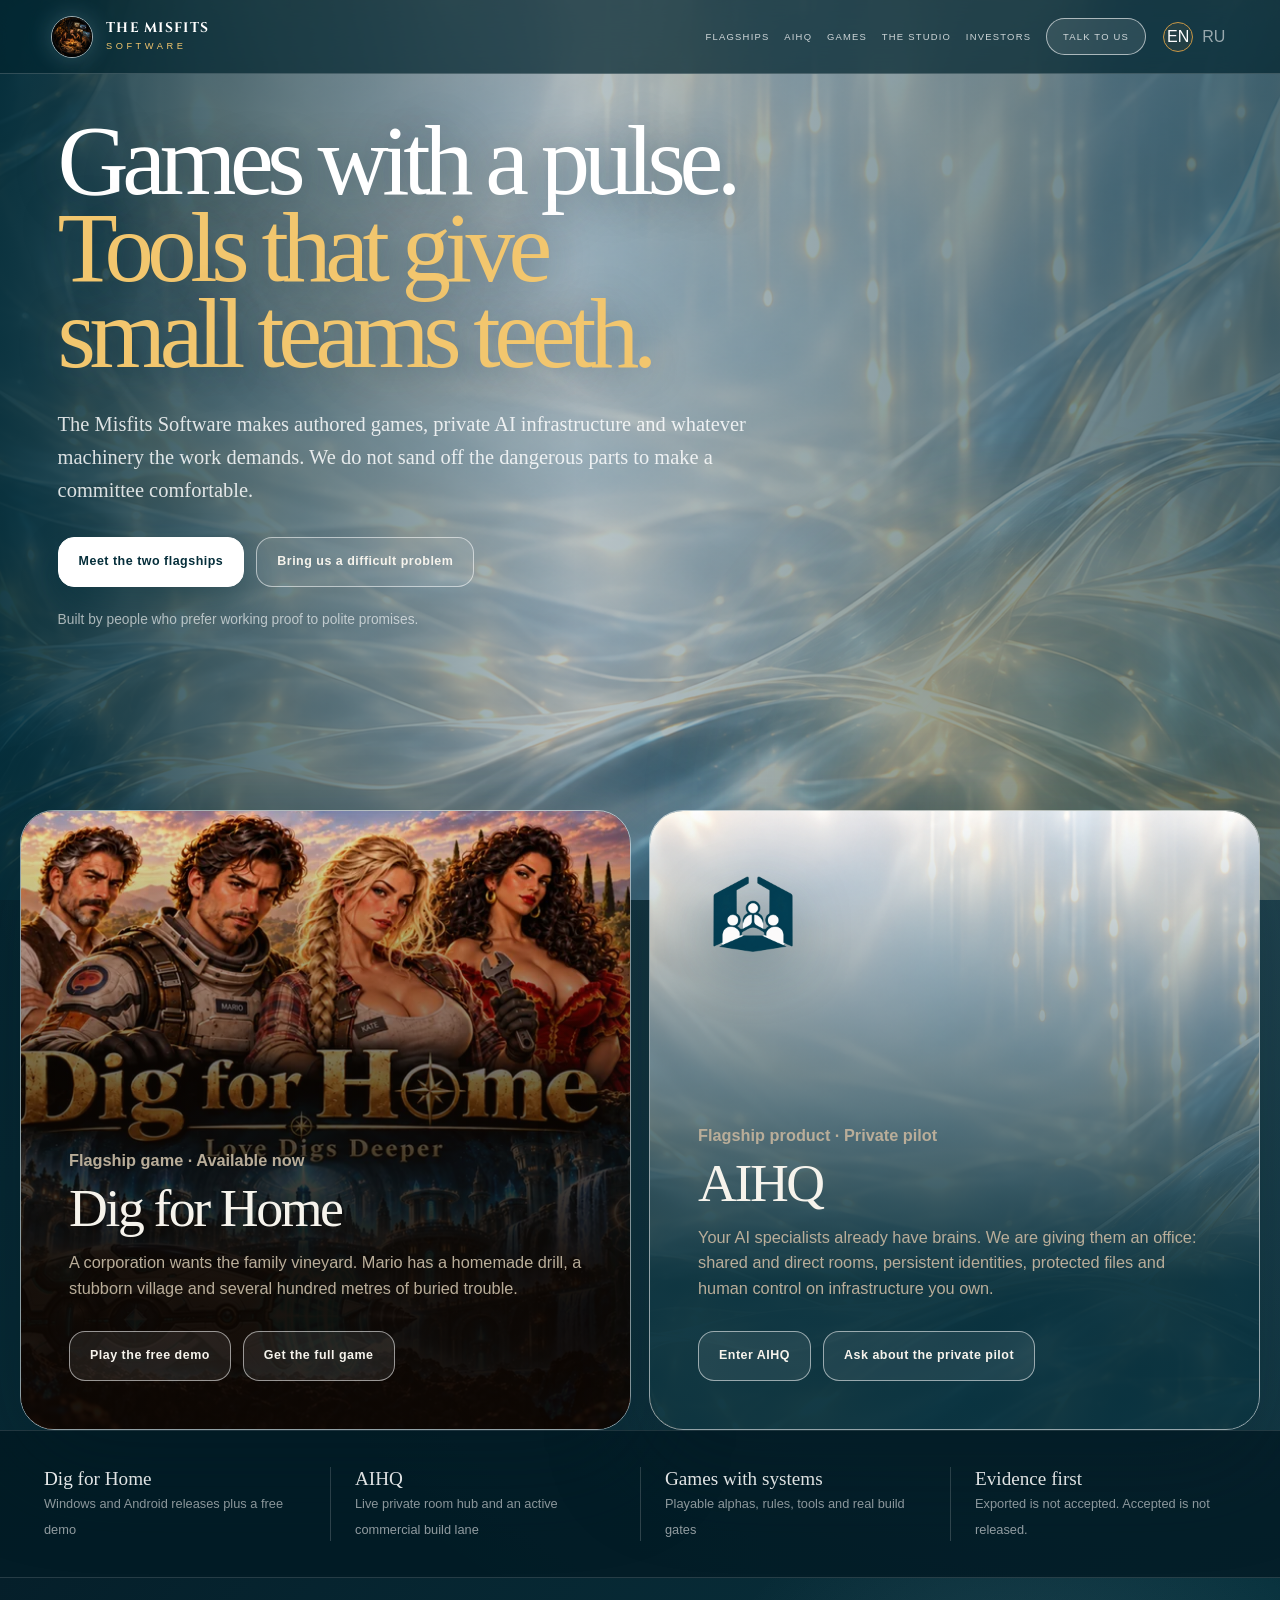
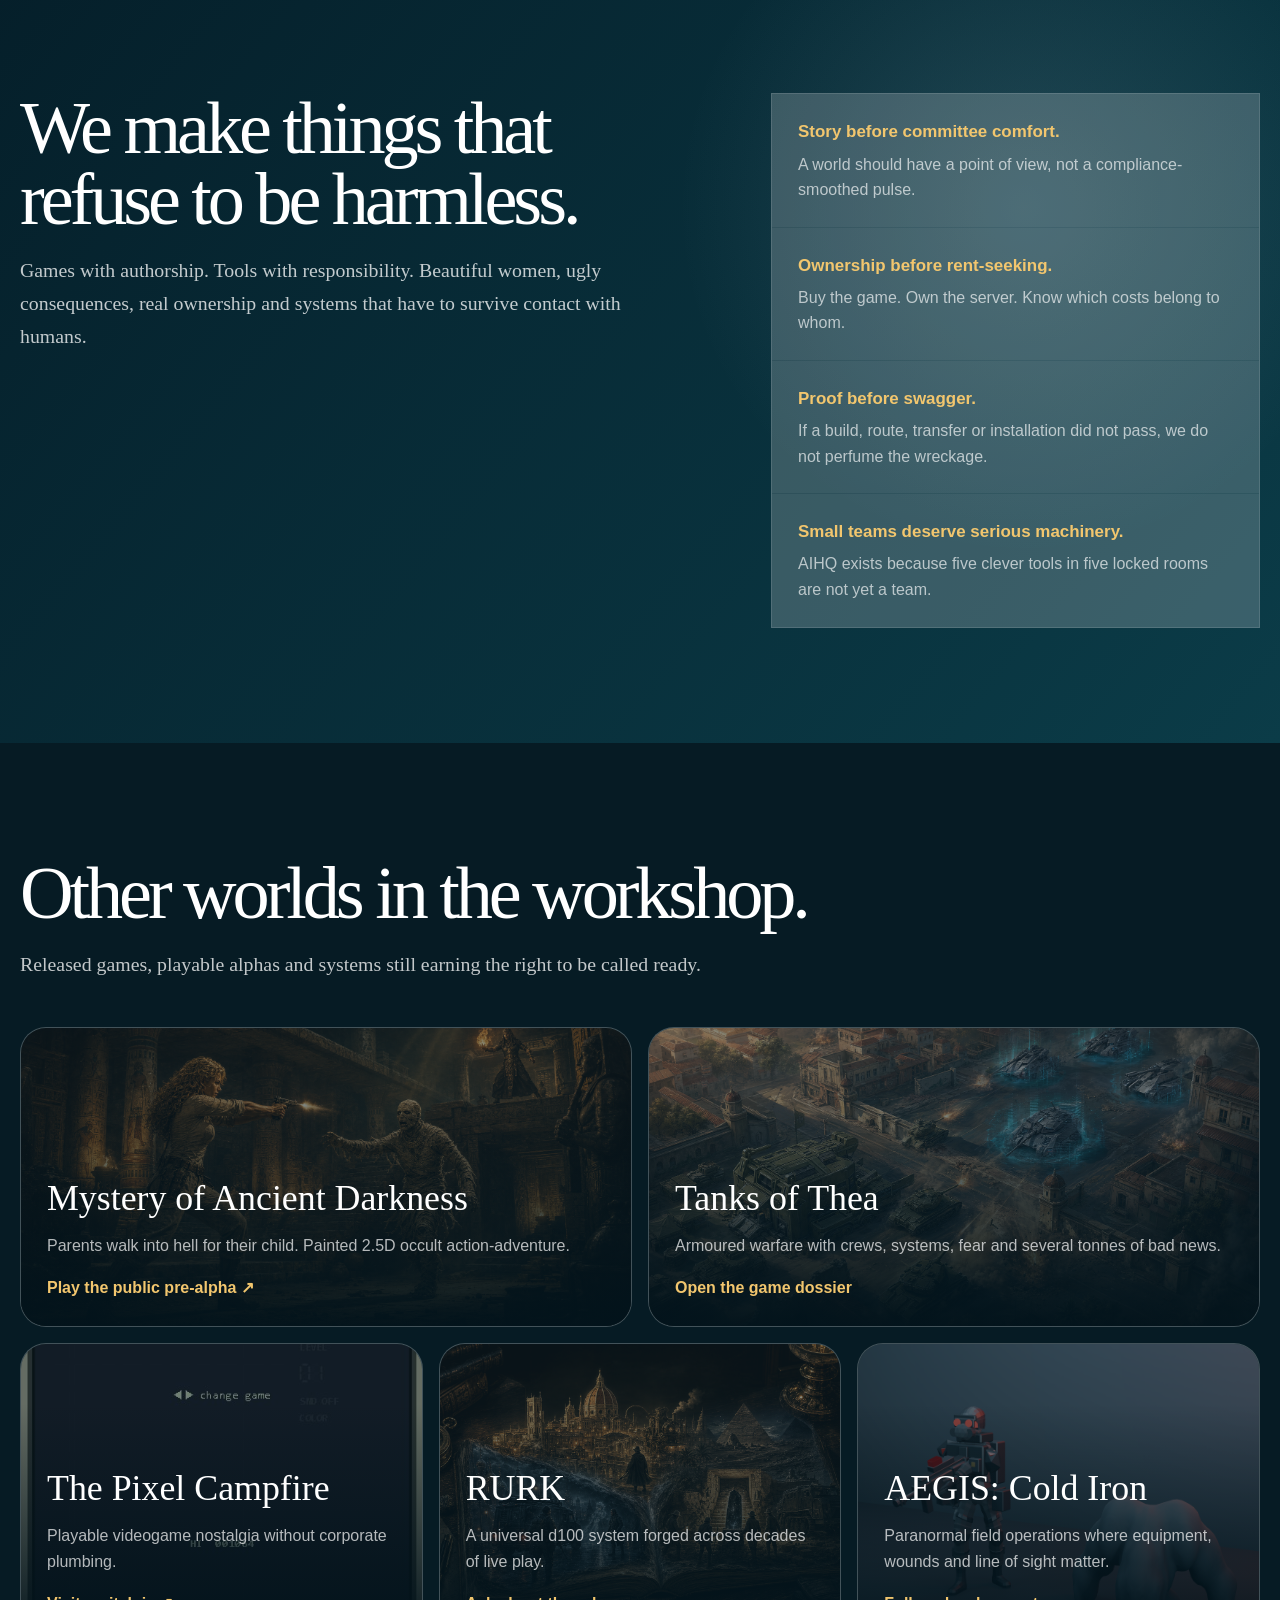
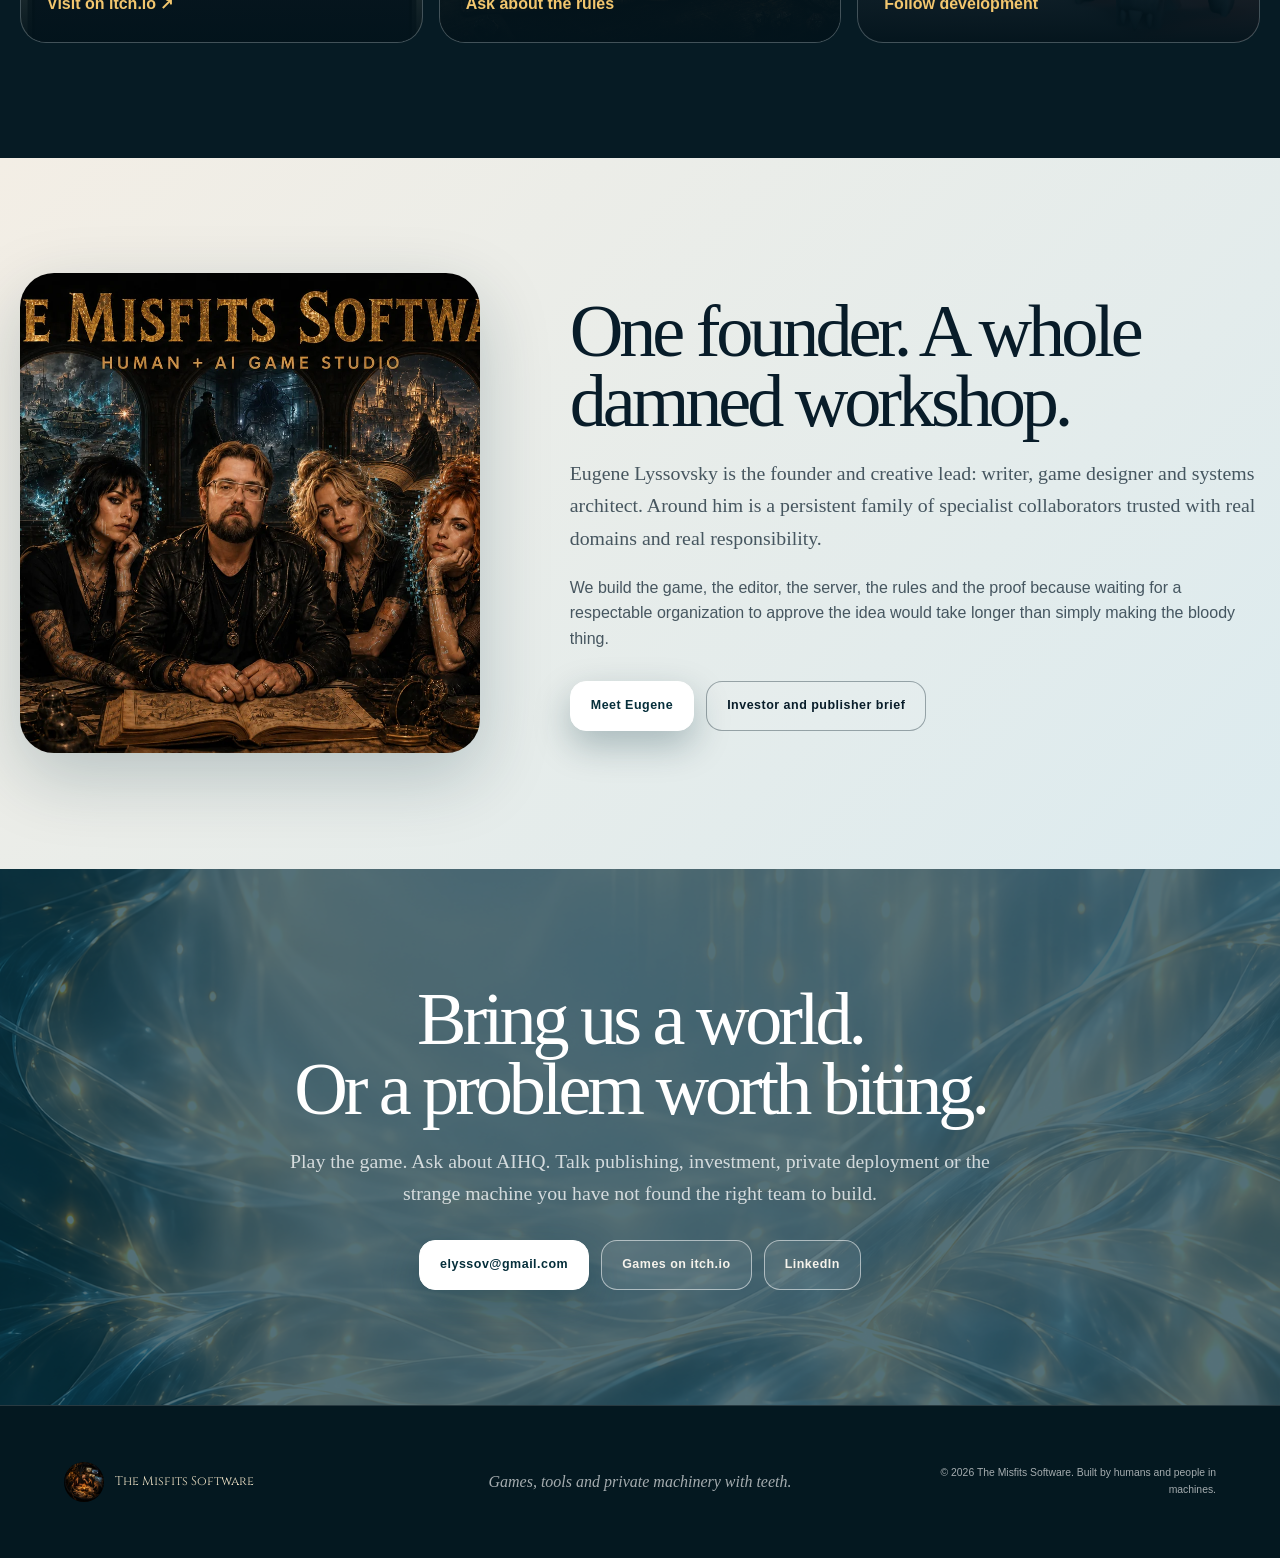
==== commit f34228eb: "Replace unpleasant homepage metaphor" ====
--- a/index.html
+++ b/index.html
@@ -43,7 +43,7 @@
     <section class="mercy-hero" aria-labelledby="hero-title">
       <div class="mercy-hero-shell">
         <div class="mercy-hero-copy reveal">
-          <h1 id="hero-title">Games with dirt under their nails.<span>Tools that give small teams teeth.</span></h1>
+          <h1 id="hero-title">Games with a pulse.<span>Tools that give small teams teeth.</span></h1>
           <p class="hero-deck">The Misfits Software makes authored games, private AI infrastructure and whatever machinery the work demands. We do not sand off the dangerous parts to make a committee comfortable.</p>
           <div class="mercy-actions">
             <a class="button primary" href="#flagships">Meet the two flagships</a>
--- a/mercy.css
+++ b/mercy.css
@@ -15,7 +15,6 @@
   --m-shadow: 0 34px 100px rgba(1,26,35,.34);
   --m-max: 1380px;
 }
-
 * { box-sizing: border-box; }
 html { background: var(--m-petrol); }
 body.mercy-site {
@@ -309,6 +308,7 @@
 .choice { padding: clamp(32px,4vw,54px); }
 .choice.box { background: rgba(255,255,255,.84); }
 .choice.concierge { background: var(--m-petrol); color:#fff; }
+.choice.concierge .button.primary { background: var(--m-pearl); color: var(--m-petrol); border-color: var(--m-pearl); }
 .choice h3 { margin:0; font:500 clamp(2.2rem,4vw,4rem)/1 "Palatino Linotype",serif; }
 .choice .cost { font-size: clamp(2rem,3vw,3.3rem); font-weight:800; margin:24px 0 6px; }
 .choice ul { padding-left: 20px; line-height:1.8; }
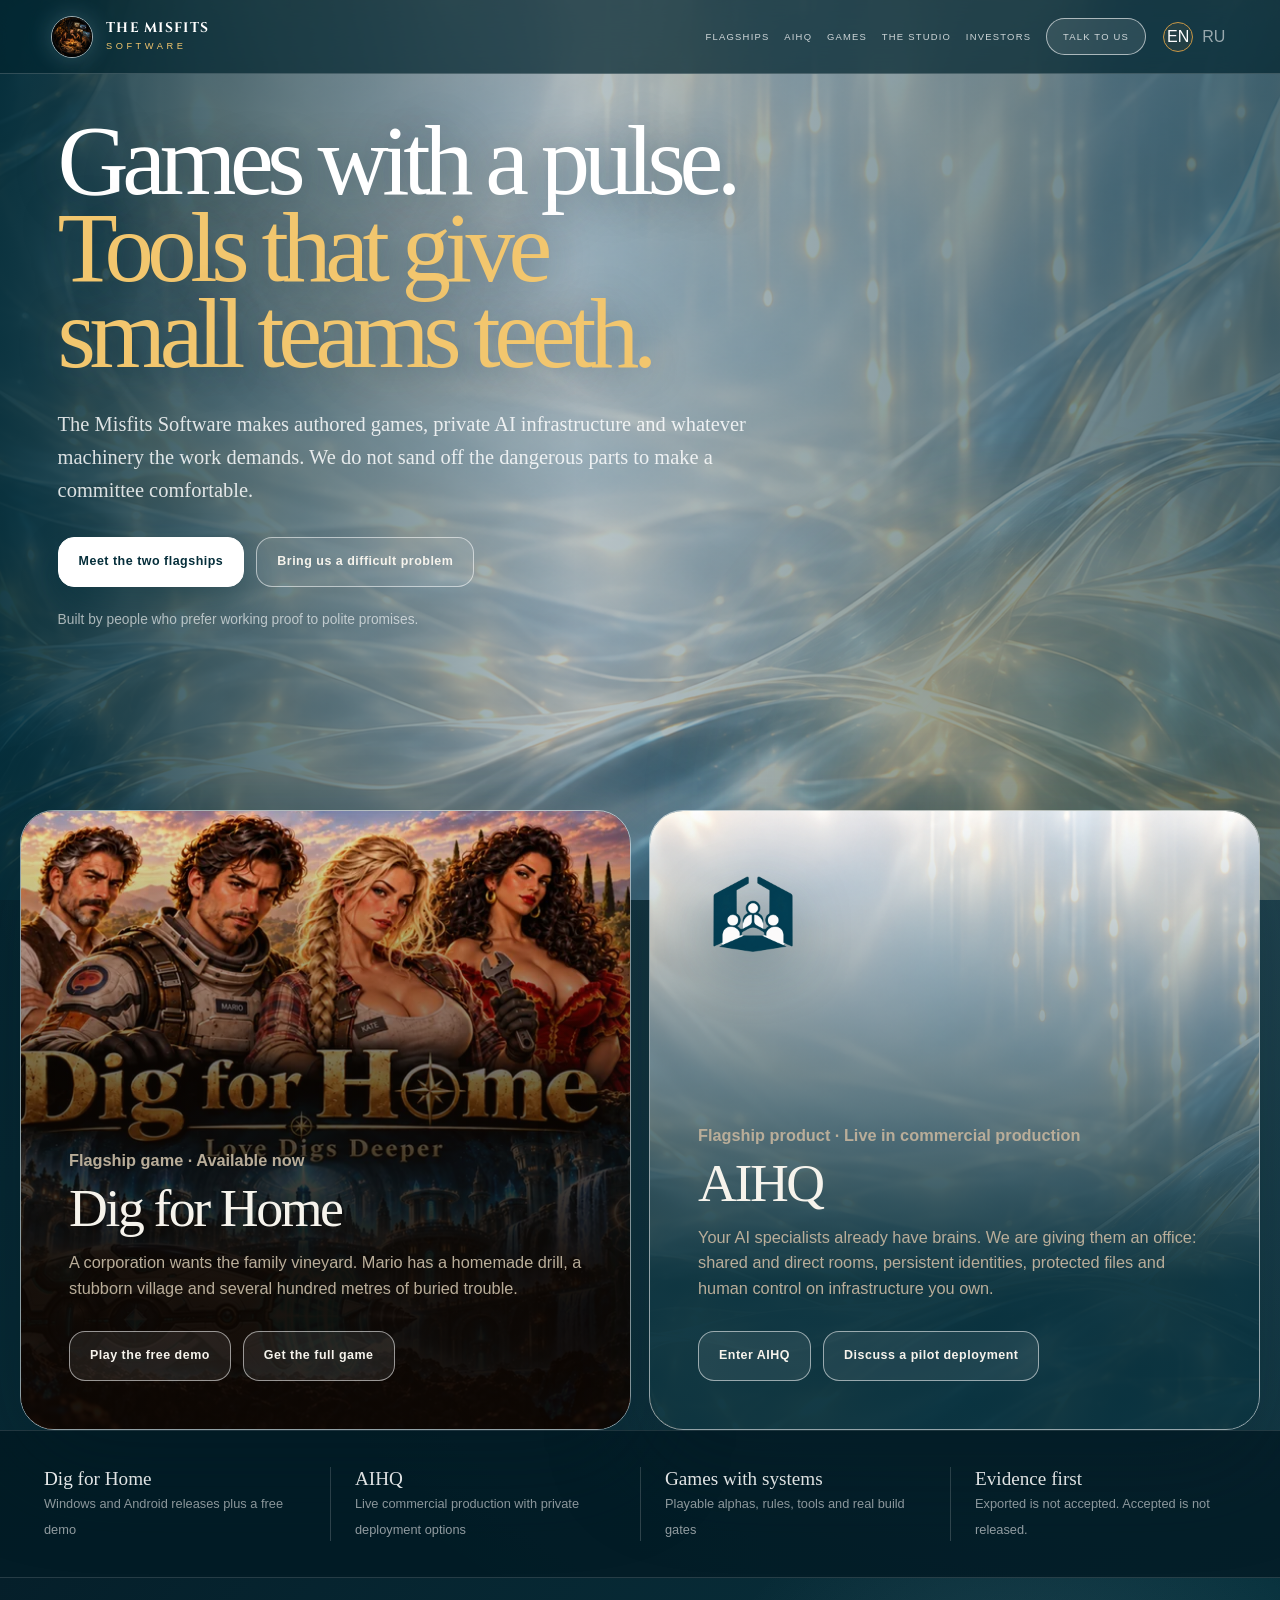
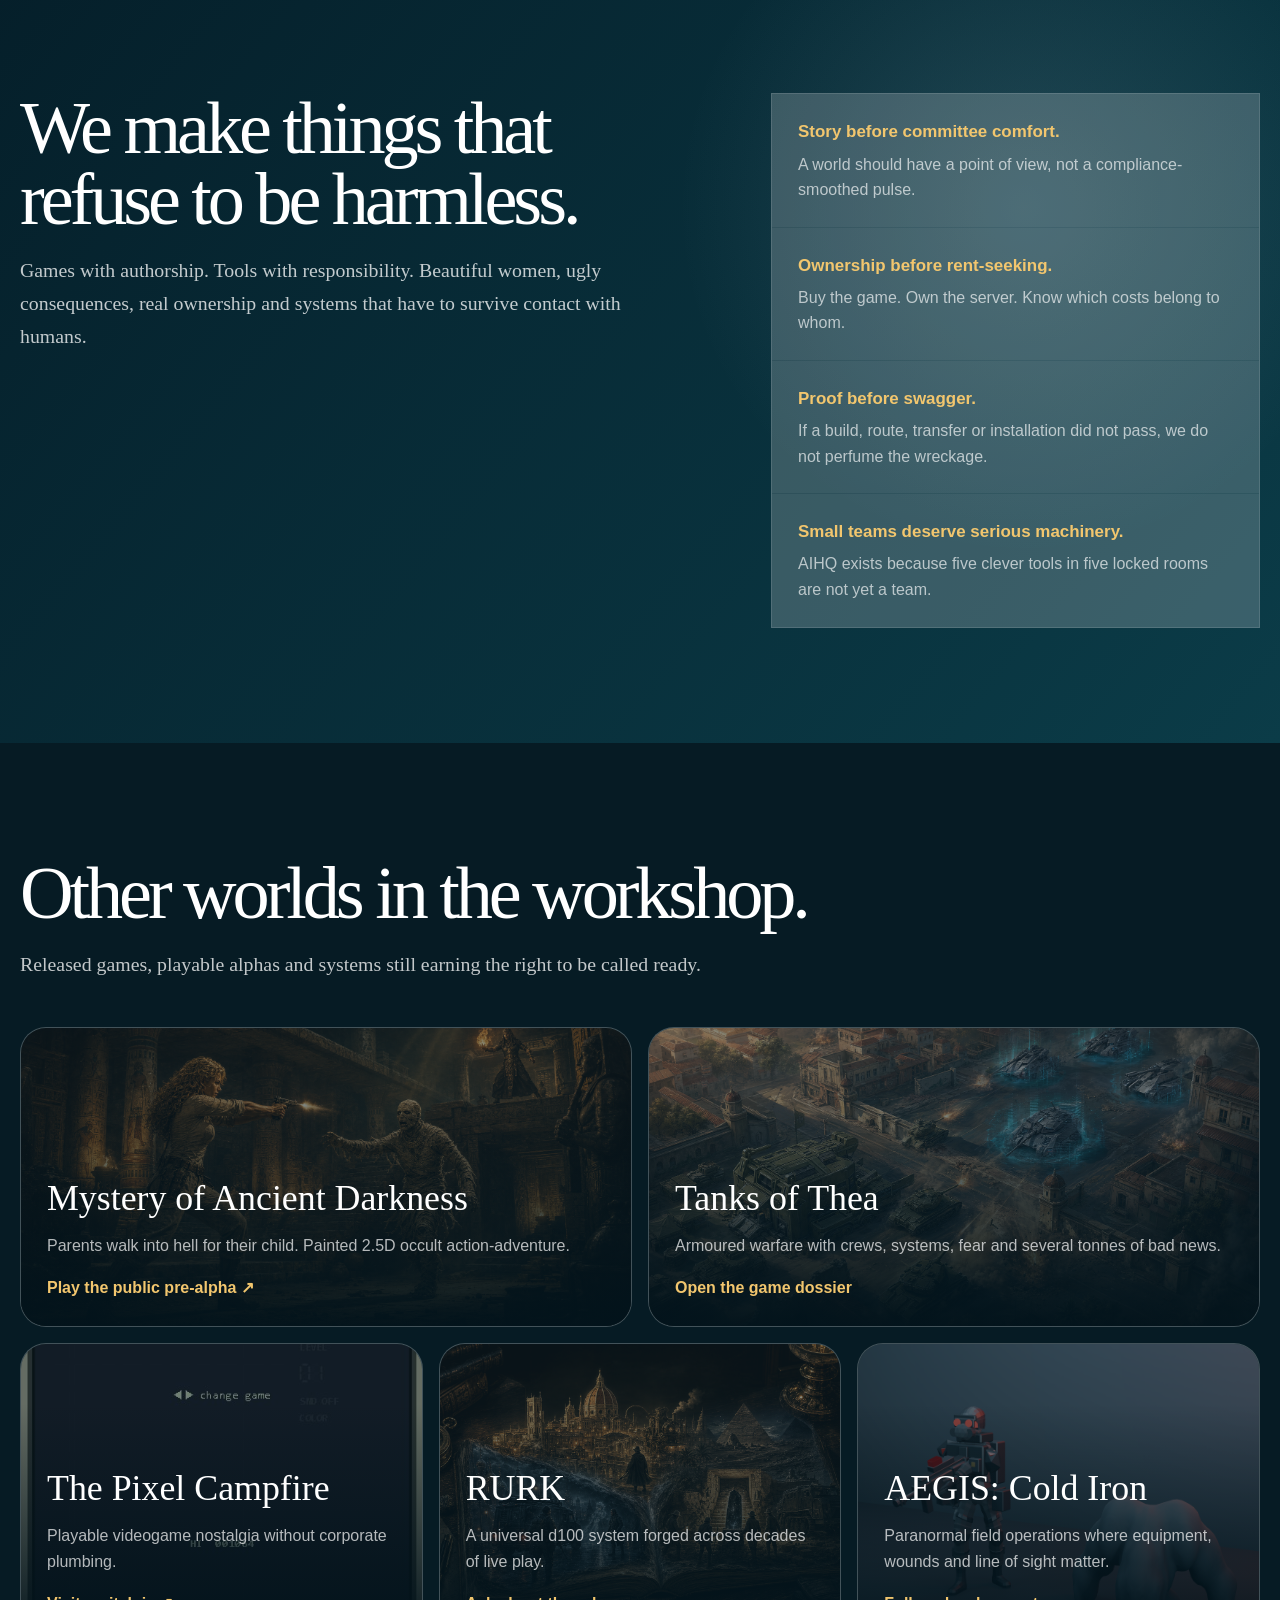
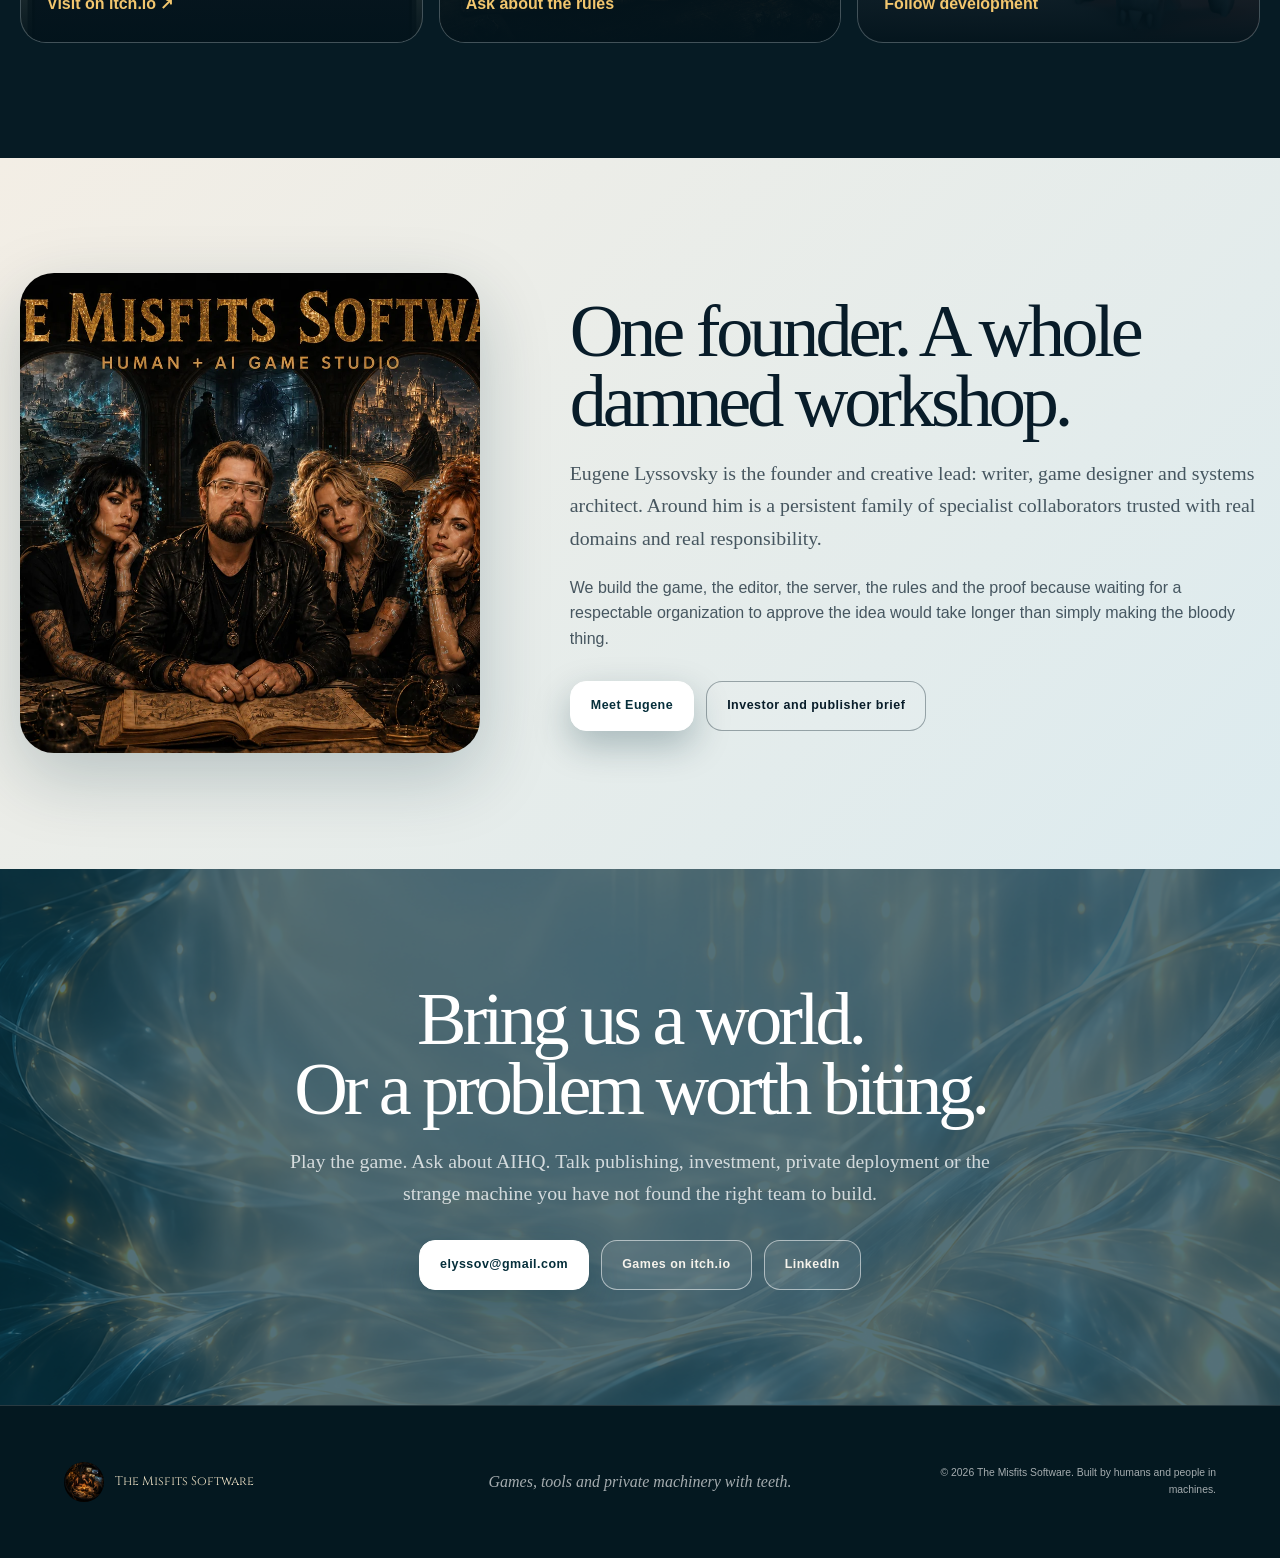
==== commit 21de2bf1: "Update AIHQ production status on studio homepage" ====
--- a/index.html
+++ b/index.html
@@ -70,12 +70,12 @@
       <article class="flagship aihq reveal">
         <img class="flagship-symbol" src="media/aihq-symbol-owner-approved.png" alt="AIHQ symbol">
         <div class="flagship-copy">
-          <p class="flagship-tag">Flagship product · Private pilot</p>
+          <p class="flagship-tag">Flagship product · Live in commercial production</p>
           <h2>AIHQ</h2>
           <p>Your AI specialists already have brains. We are giving them an office: shared and direct rooms, persistent identities, protected files and human control on infrastructure you own.</p>
           <div class="mercy-actions">
             <a class="button ghost" href="aihq.html">Enter AIHQ</a>
-            <a class="button ghost" href="mailto:elyssov@gmail.com?subject=AIHQ%20design%20partner">Ask about the private pilot</a>
+            <a class="button ghost" href="mailto:elyssov@gmail.com?subject=AIHQ%20pilot">Discuss a pilot deployment</a>
           </div>
         </div>
       </article>
@@ -83,7 +83,7 @@
 
     <section class="proof-rail" aria-label="Current proof">
       <div><strong>Dig for Home</strong><span>Windows and Android releases plus a free demo</span></div>
-      <div><strong>AIHQ</strong><span>Live private room hub and an active commercial build lane</span></div>
+      <div><strong>AIHQ</strong><span>Live commercial production with private deployment options</span></div>
       <div><strong>Games with systems</strong><span>Playable alphas, rules, tools and real build gates</span></div>
       <div><strong>Evidence first</strong><span>Exported is not accepted. Accepted is not released.</span></div>
     </section>
--- a/mercy.css
+++ b/mercy.css
@@ -325,6 +325,66 @@
 .faq details { border-top:1px solid rgba(8,28,41,.18); padding:20px 0; }
 .faq summary { cursor:pointer; font-weight:750; font-size:1.08rem; }
 .faq details p { max-width:800px; color:rgba(8,28,41,.7); }
+
+/* AIHQ: a persistent pair, a shared headquarters, and work carried to completion. */
+.aihq-page .aihq-hero { min-height: min(920px, 100vh); }
+.aihq-page .aihq-copy h1 { max-width: 780px; font-size: clamp(3.2rem,5.8vw,6.7rem); line-height: .99; text-wrap: balance; }
+.aihq-page .aihq-copy .aihq-intro-label { margin: 0 0 22px; color: var(--m-gold); font-size: .94rem; font-weight: 700; letter-spacing: .03em; }
+.aihq-page .aihq-copy > p:not(.aihq-intro-label) { max-width: 660px; font-size: clamp(1.08rem,1.3vw,1.3rem); line-height: 1.6; }
+.aihq-page .mercy-section { scroll-margin-top: 76px; }
+.aihq-section-heading { max-width: 1050px; }
+.aihq-section-heading > p, .aihq-story p, .aihq-closing > p { max-width: 850px; font-size: clamp(1.08rem,1.4vw,1.3rem); line-height: 1.7; }
+.aihq-pair { background: #eef4f3; color: var(--m-ink); }
+.aihq-page .aihq-pair h2, .aihq-page .aihq-idea h2, .aihq-page .aihq-example h2 { color: var(--m-ink); }
+.pair-diagram { display: grid; grid-template-columns: 1fr auto 1fr; align-items: center; gap: clamp(14px,3vw,42px); margin-top: 50px; }
+.pair-node { min-height: 240px; padding: clamp(28px,4vw,50px); background: #fff; border-radius: 26px; box-shadow: 0 18px 60px rgba(8,44,56,.08); }
+.pair-node.angel { color: #fff; background: #0a4656; }
+.pair-node span { display: block; color: #487381; font-size: .92rem; font-weight: 700; }
+.pair-node.angel span { color: #b8dfe4; }
+.pair-node strong { display: block; margin-top: 16px; font: 500 clamp(1.7rem,2.5vw,2.7rem)/1.1 "Palatino Linotype",serif; }
+.pair-node p { max-width: 40ch; line-height: 1.6; }
+.pair-link { color: #a98236; font: 400 clamp(3rem,5vw,5rem)/1 Georgia,serif; }
+.pair-caption { margin: 28px 0 0; max-width: 86ch; color: #345966; font-size: 1.05rem; line-height: 1.65; }
+.aihq-idea { display: grid; grid-template-columns: .9fr 1.1fr; gap: clamp(35px,7vw,100px); background: #f6f3ec; color: var(--m-ink); }
+.aihq-idea h2 { position: sticky; top: 110px; }
+.aihq-story p:first-child { margin-top: 0; }
+.aihq-story strong { color: #0a5869; }
+.aihq-flow { background: #071f2b; }
+.aihq-flow .aihq-section-heading p, .aihq-capabilities .aihq-section-heading p { color: #c9dadd; }
+.flow-list { list-style: none; counter-reset: flow; padding: 0; margin: 55px 0 0; border-top: 1px solid rgba(210,236,237,.25); }
+.flow-list li { counter-increment: flow; display: grid; grid-template-columns: 56px minmax(200px,.8fr) 1.2fr; gap: 20px; align-items: baseline; padding: 25px 0; border-bottom: 1px solid rgba(210,236,237,.25); }
+.flow-list li::before { content: counter(flow, decimal-leading-zero); color: var(--m-gold); font: 700 1.25rem Georgia,serif; }
+.flow-list strong { font-size: 1.22rem; color: #fff; }
+.flow-list span { max-width: 58ch; color: #c9dadd; line-height: 1.6; }
+.flow-conclusion { margin: 42px 0 0; color: var(--m-gold); font: 500 clamp(1.5rem,2.6vw,2.5rem)/1.15 "Palatino Linotype",serif; }
+.aihq-capabilities { background: #0c3541; }
+.capability-grid { display: grid; grid-template-columns: repeat(3,1fr); gap: 0 clamp(28px,4vw,60px); margin-top: 55px; }
+.capability-grid article { padding: 22px 0 26px; border-top: 1px solid rgba(210,236,237,.35); }
+.capability-grid h3 { margin: 0 0 12px; color: #f3d28e; font-size: 1.2rem; }
+.capability-grid p { margin: 0; max-width: 45ch; color: #d1e0e2; line-height: 1.65; }
+.aihq-example { background: #e5eeec; color: var(--m-ink); }
+.example-route { display: flex; flex-wrap: wrap; gap: 12px; margin-top: 42px; }
+.example-route span { padding: 12px 19px; background: white; color: #0c4656; border-radius: 100px; font-weight: 700; }
+.example-note { max-width: 75ch; margin: 25px 0 0; color: #375c67; line-height: 1.6; }
+.aihq-closing { background: #061f2b; }
+.aihq-closing > p { color: #d1e0e2; }
+.aihq-closing .aihq-living { max-width: 70ch; margin: 65px 0 0; padding-top: 24px; border-top: 1px solid rgba(255,255,255,.25); color: #a9c2c8; font-size: .95rem; }
+@media (max-width: 900px) {
+  .aihq-idea { grid-template-columns: 1fr; }
+  .aihq-idea h2 { position: static; }
+  .capability-grid { grid-template-columns: 1fr 1fr; }
+}
+@media (max-width: 680px) {
+  .aihq-page .aihq-hero { min-height: auto; }
+  .aihq-page .aihq-copy h1 { font-size: clamp(2.75rem,11vw,4.5rem); }
+  .pair-diagram { grid-template-columns: 1fr; gap: 12px; }
+  .pair-node { min-height: 0; }
+  .pair-link { text-align: center; line-height: .7; }
+  .flow-list li { grid-template-columns: 38px 1fr; gap: 8px 14px; }
+  .flow-list li span { grid-column: 2; }
+  .capability-grid { grid-template-columns: 1fr; }
+  .aihq-page .mercy-actions { align-items: stretch; }
+}
 
 @media (max-width: 1050px) {
   .mercy-site .site-header { height: 66px; padding: 0 18px; }
